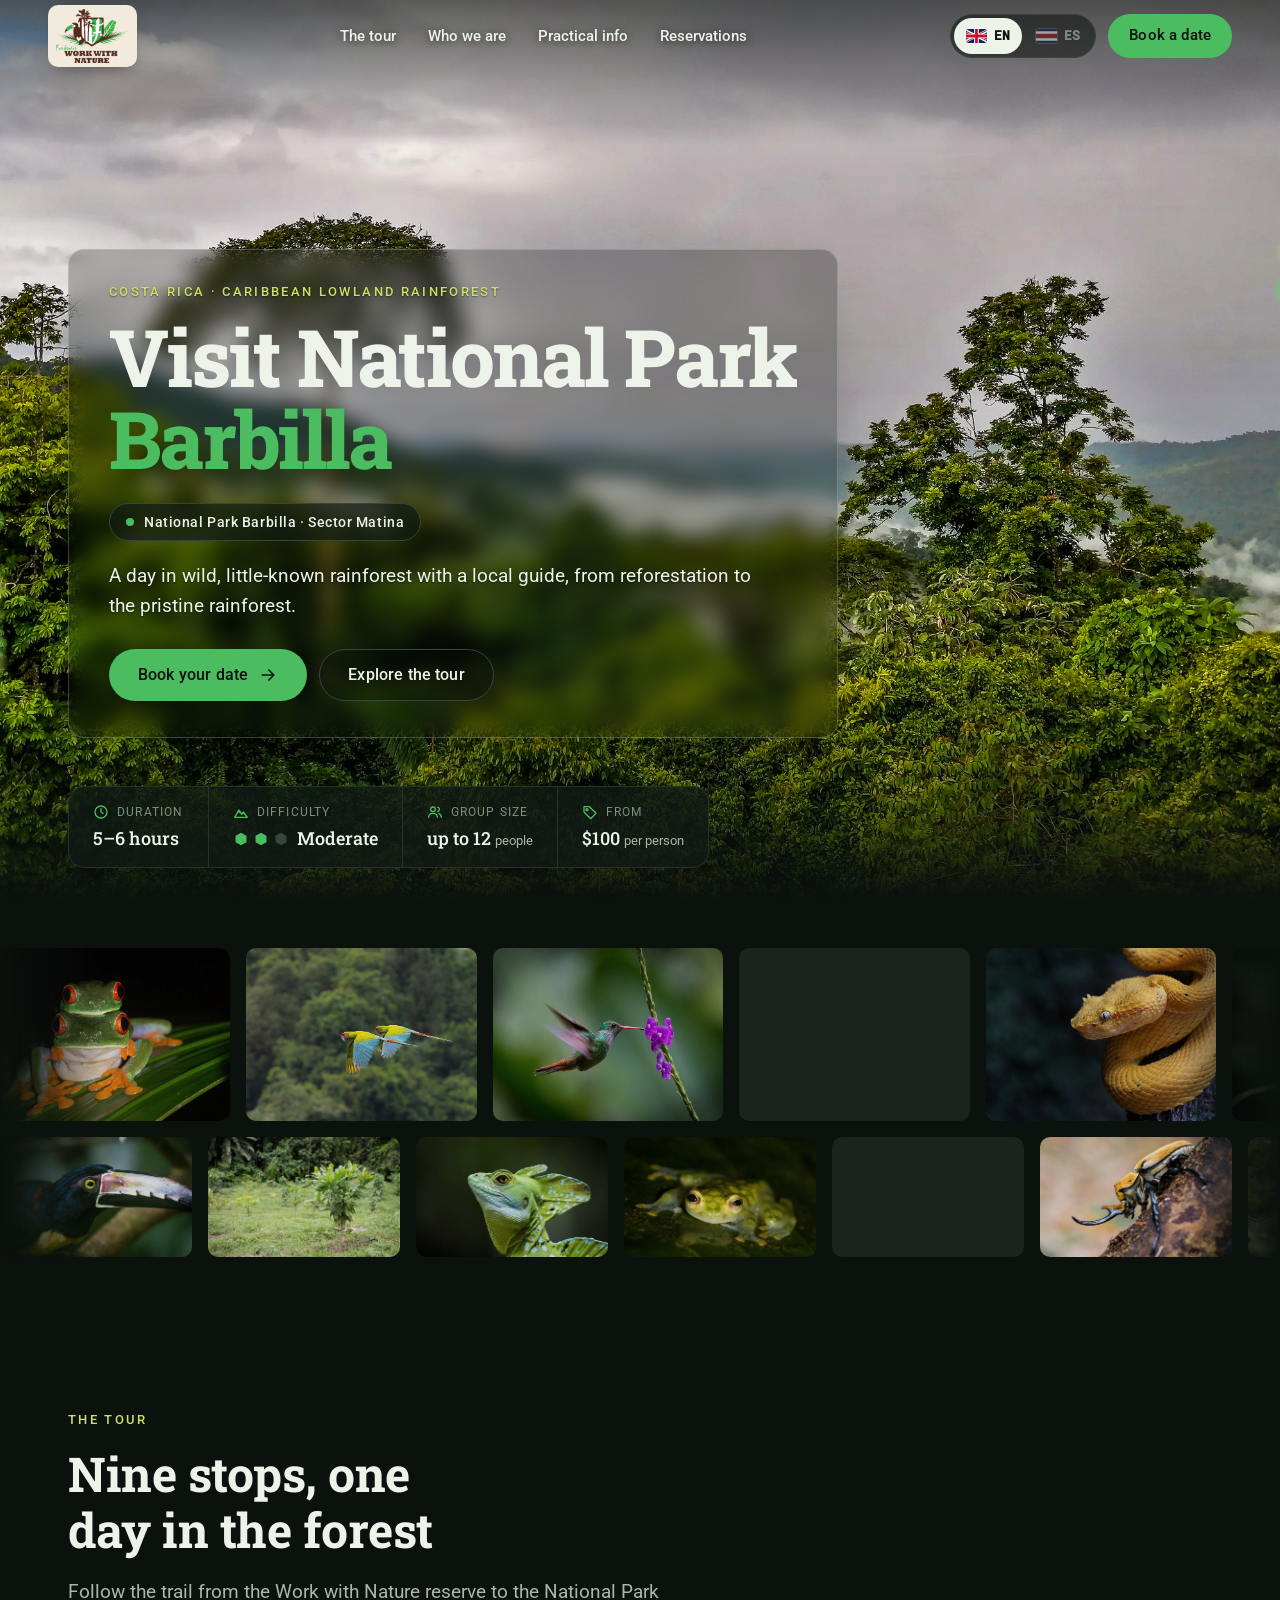
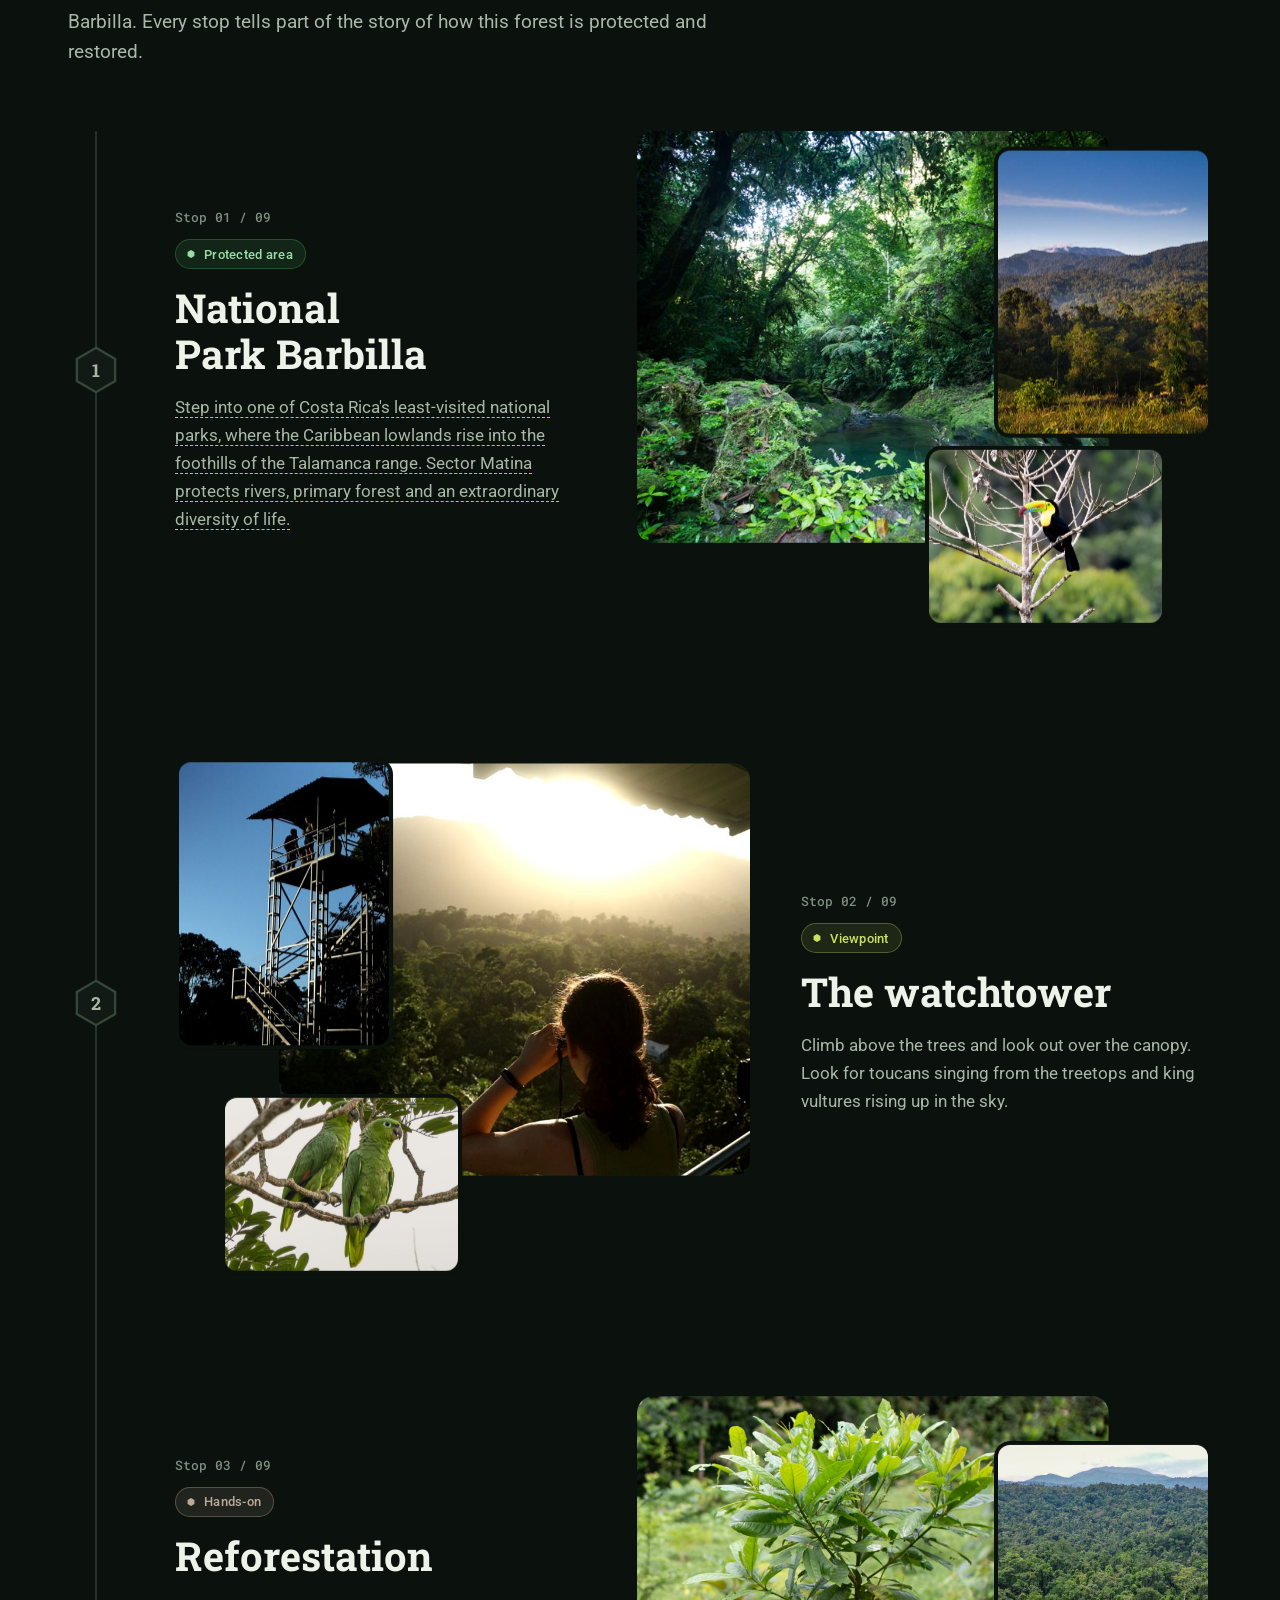
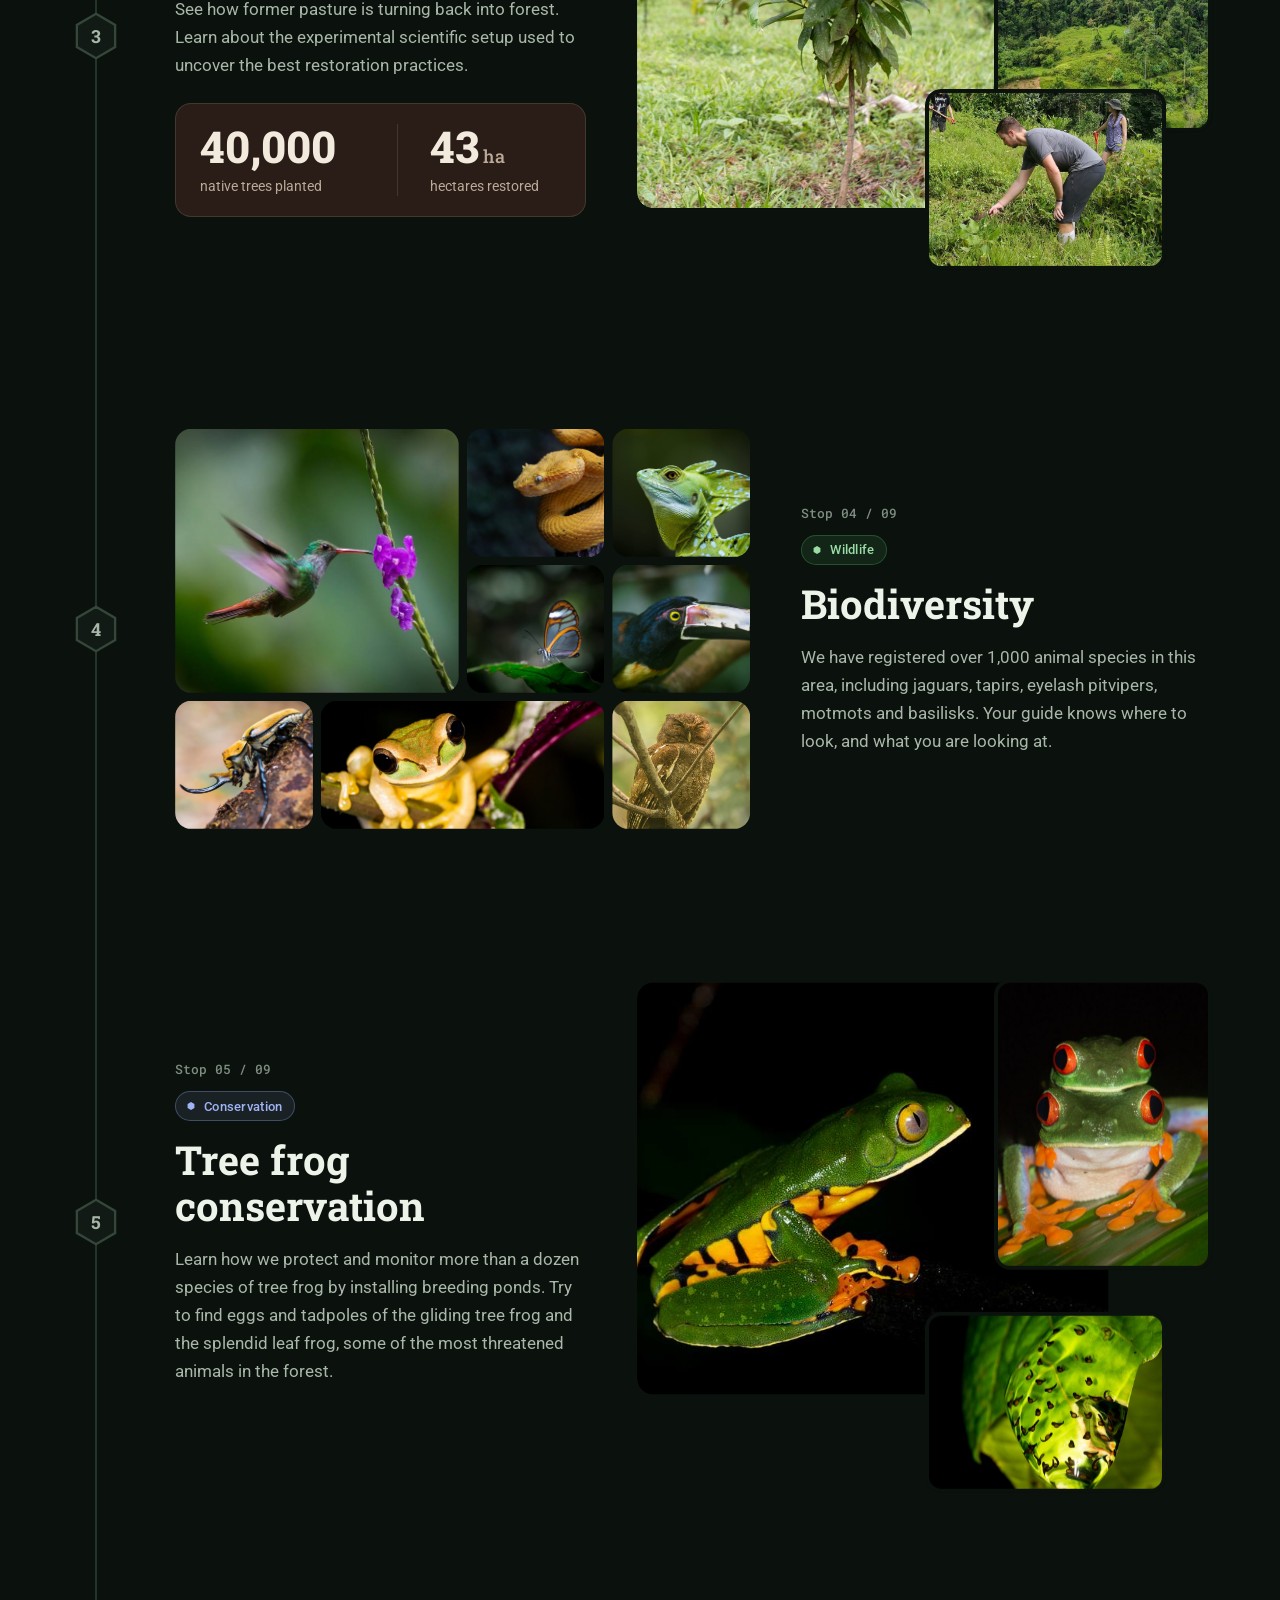
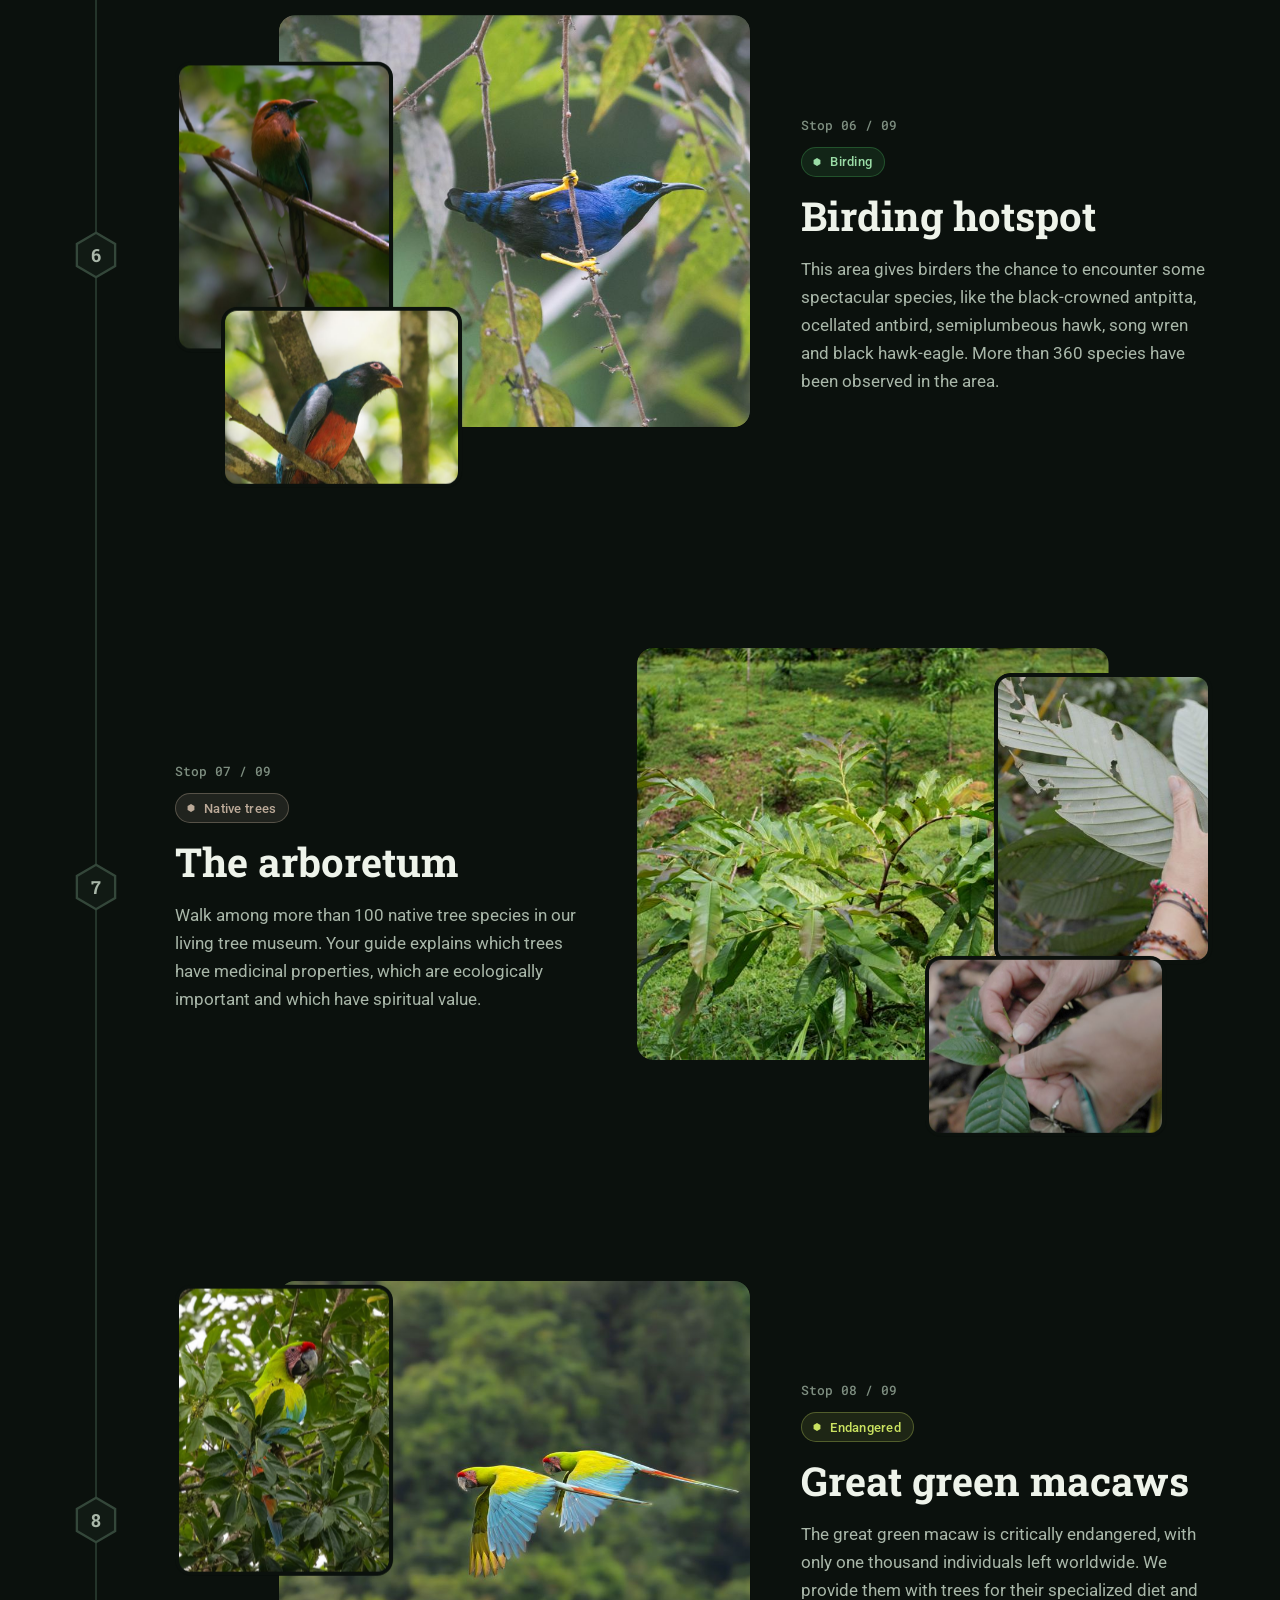
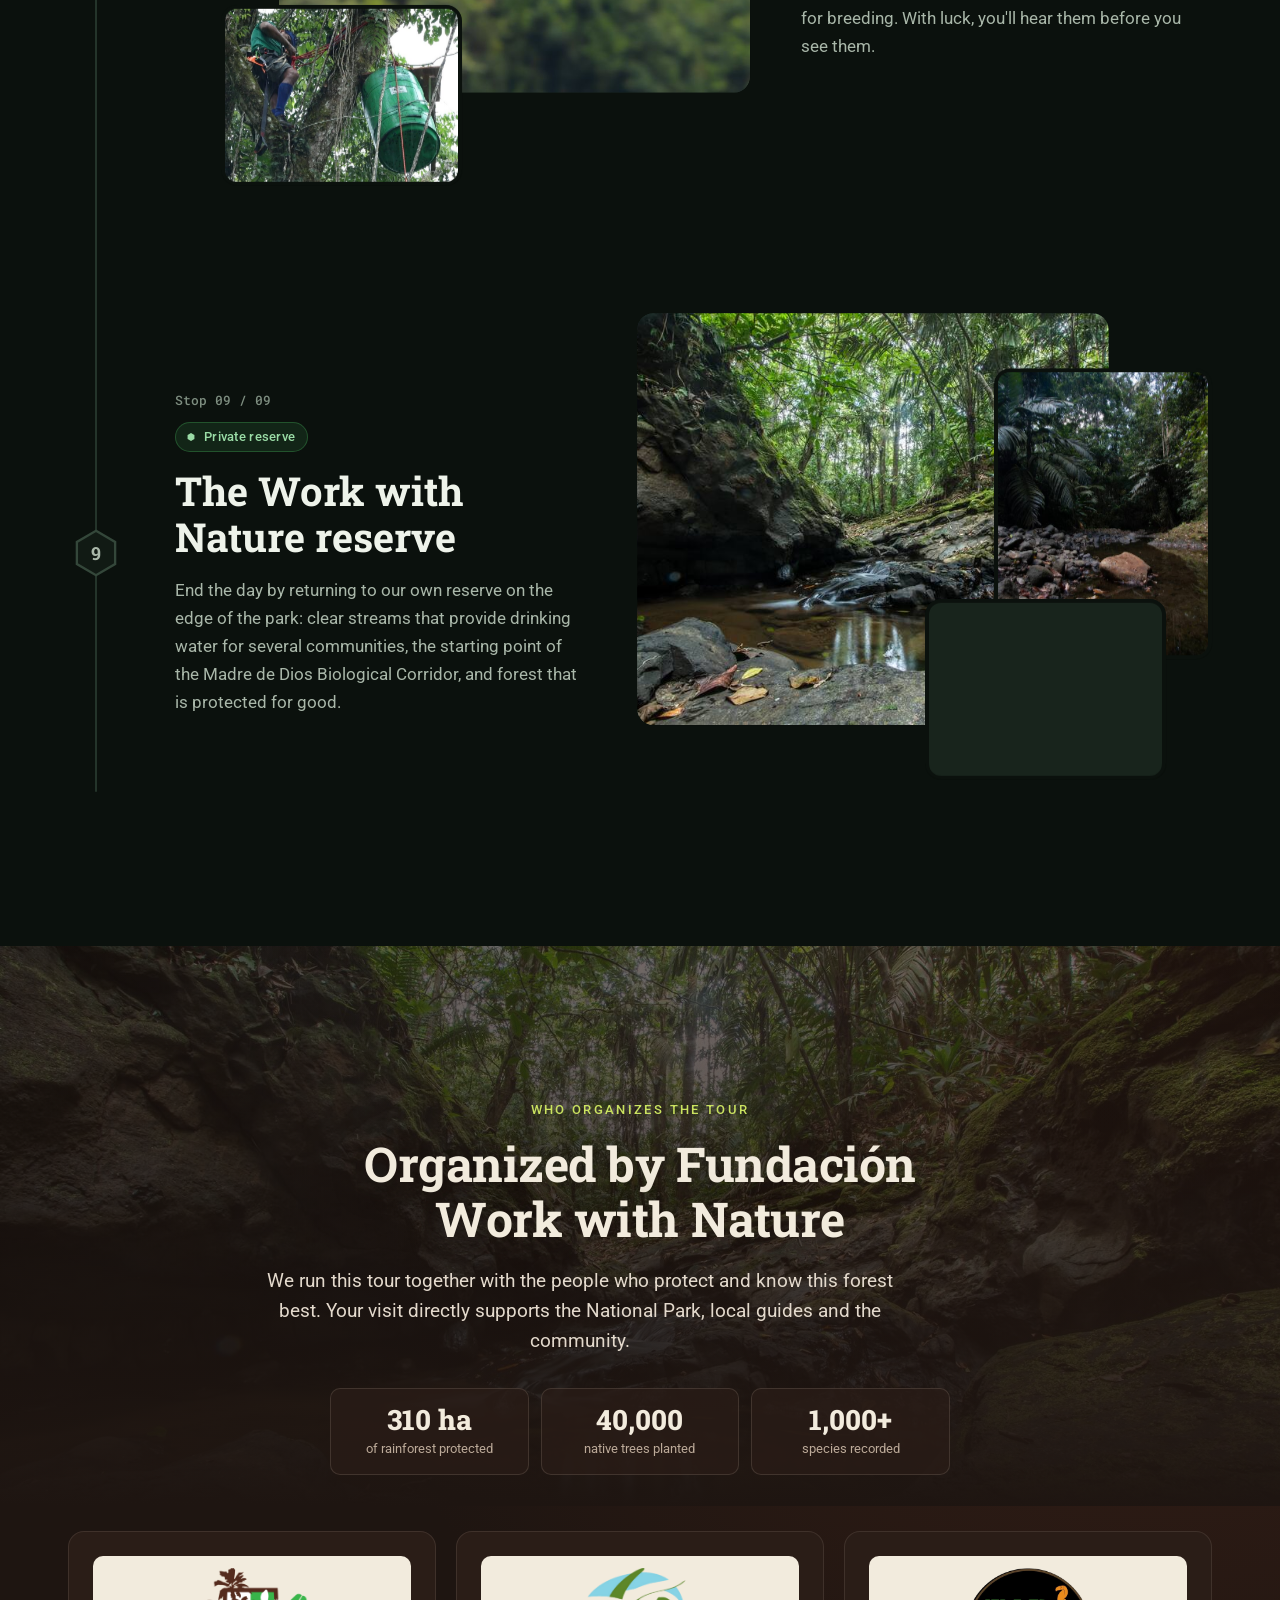
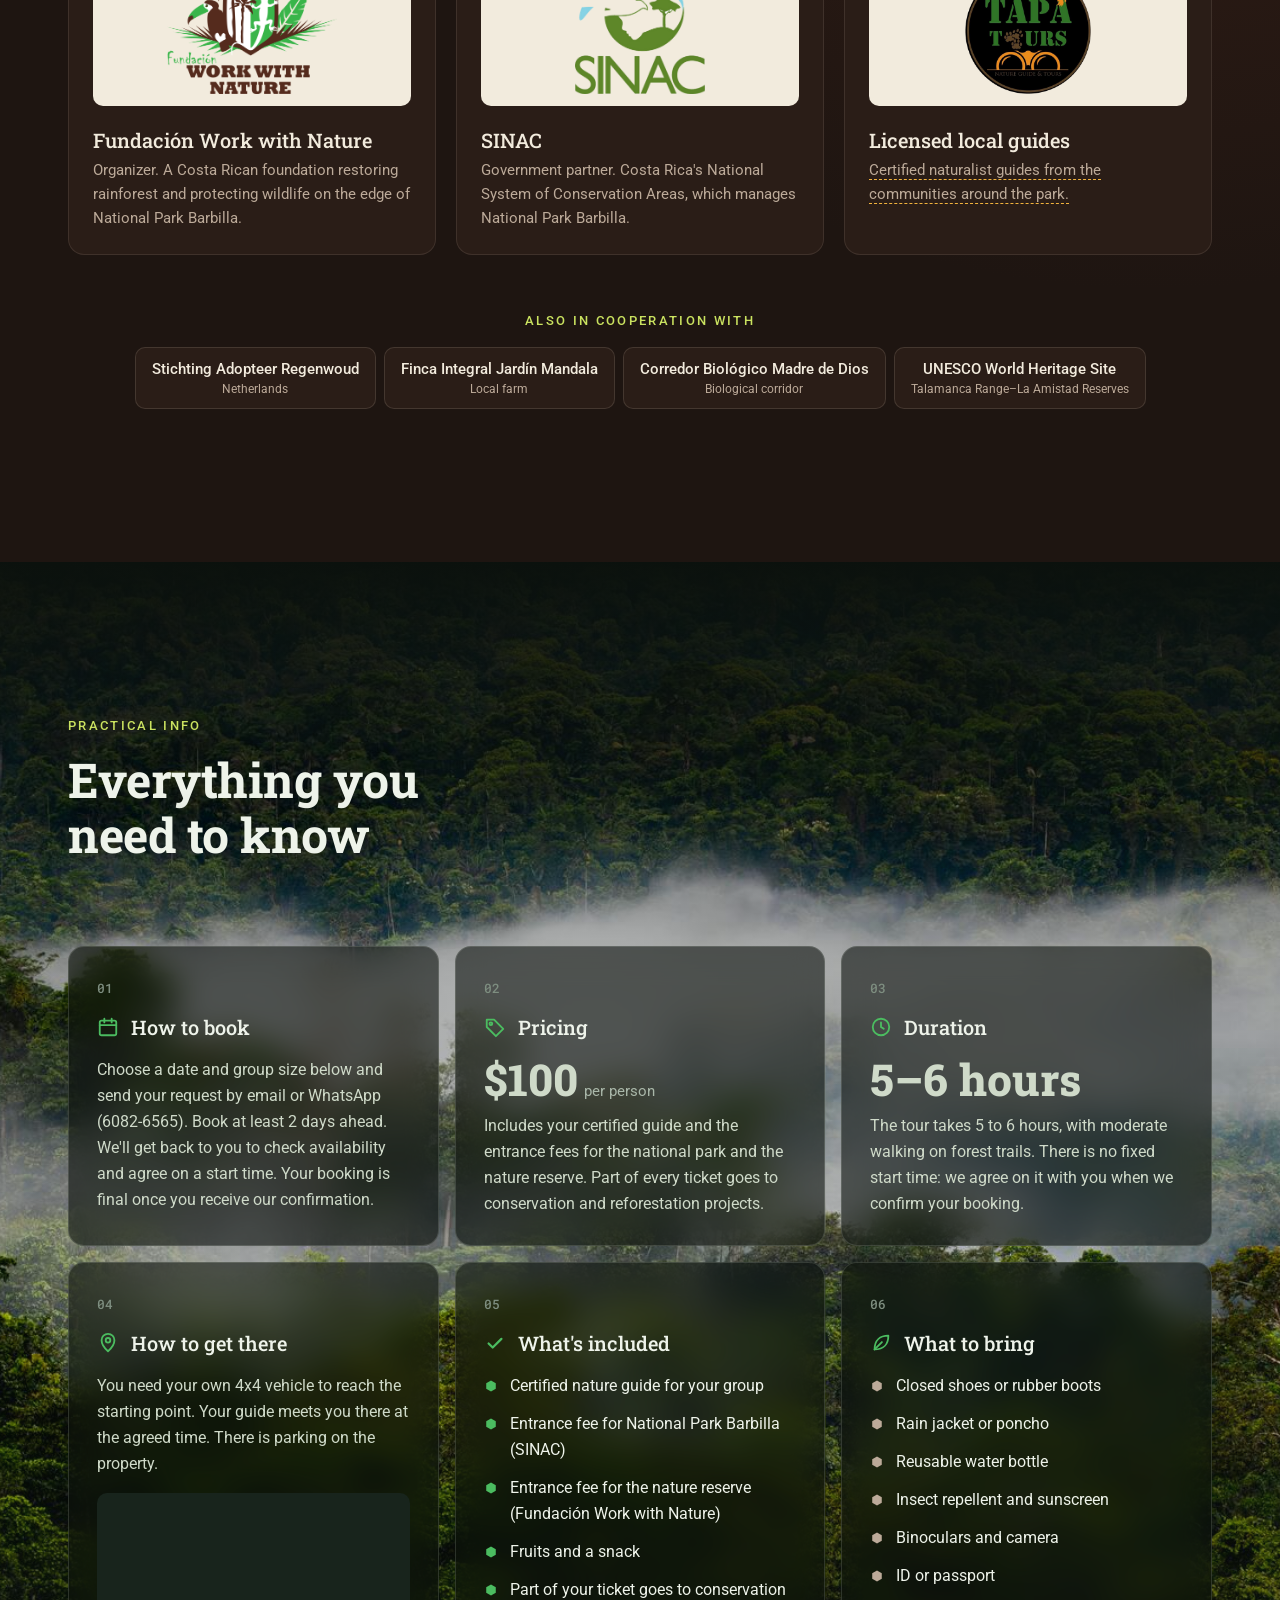
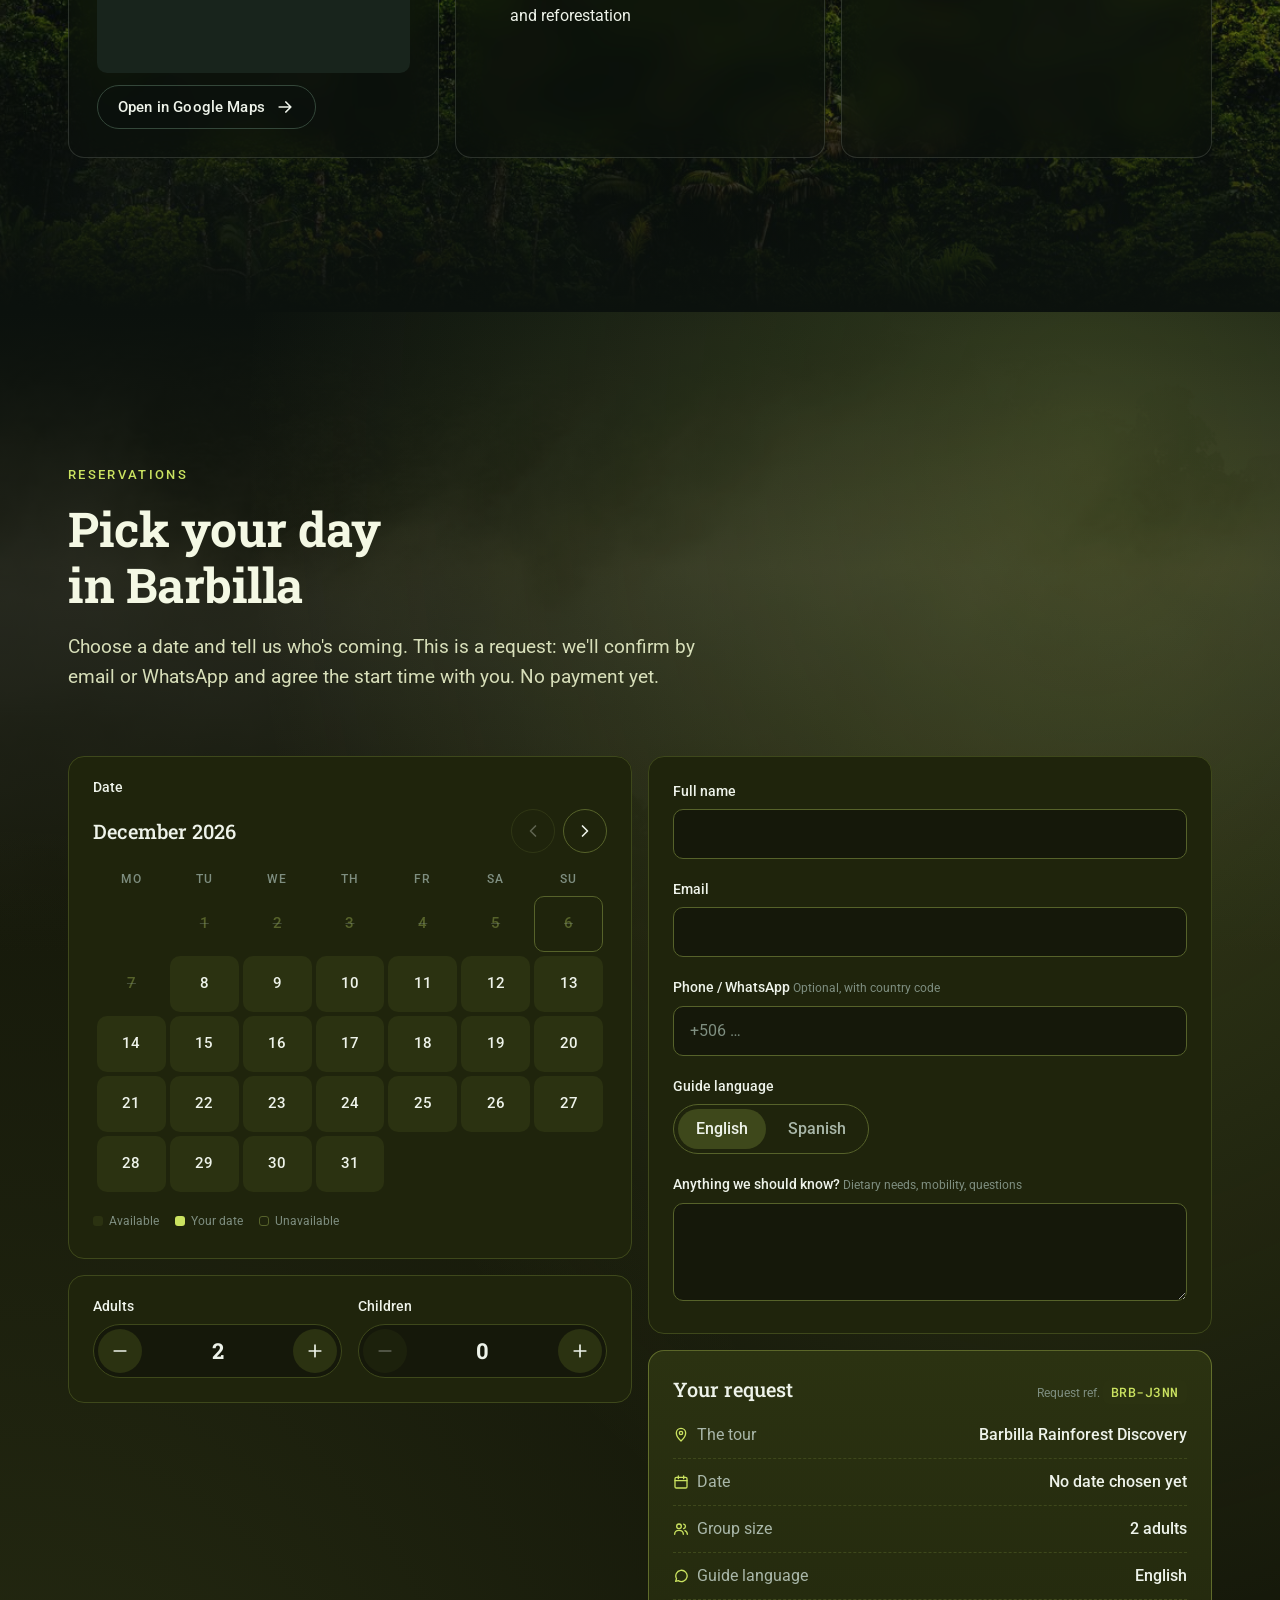
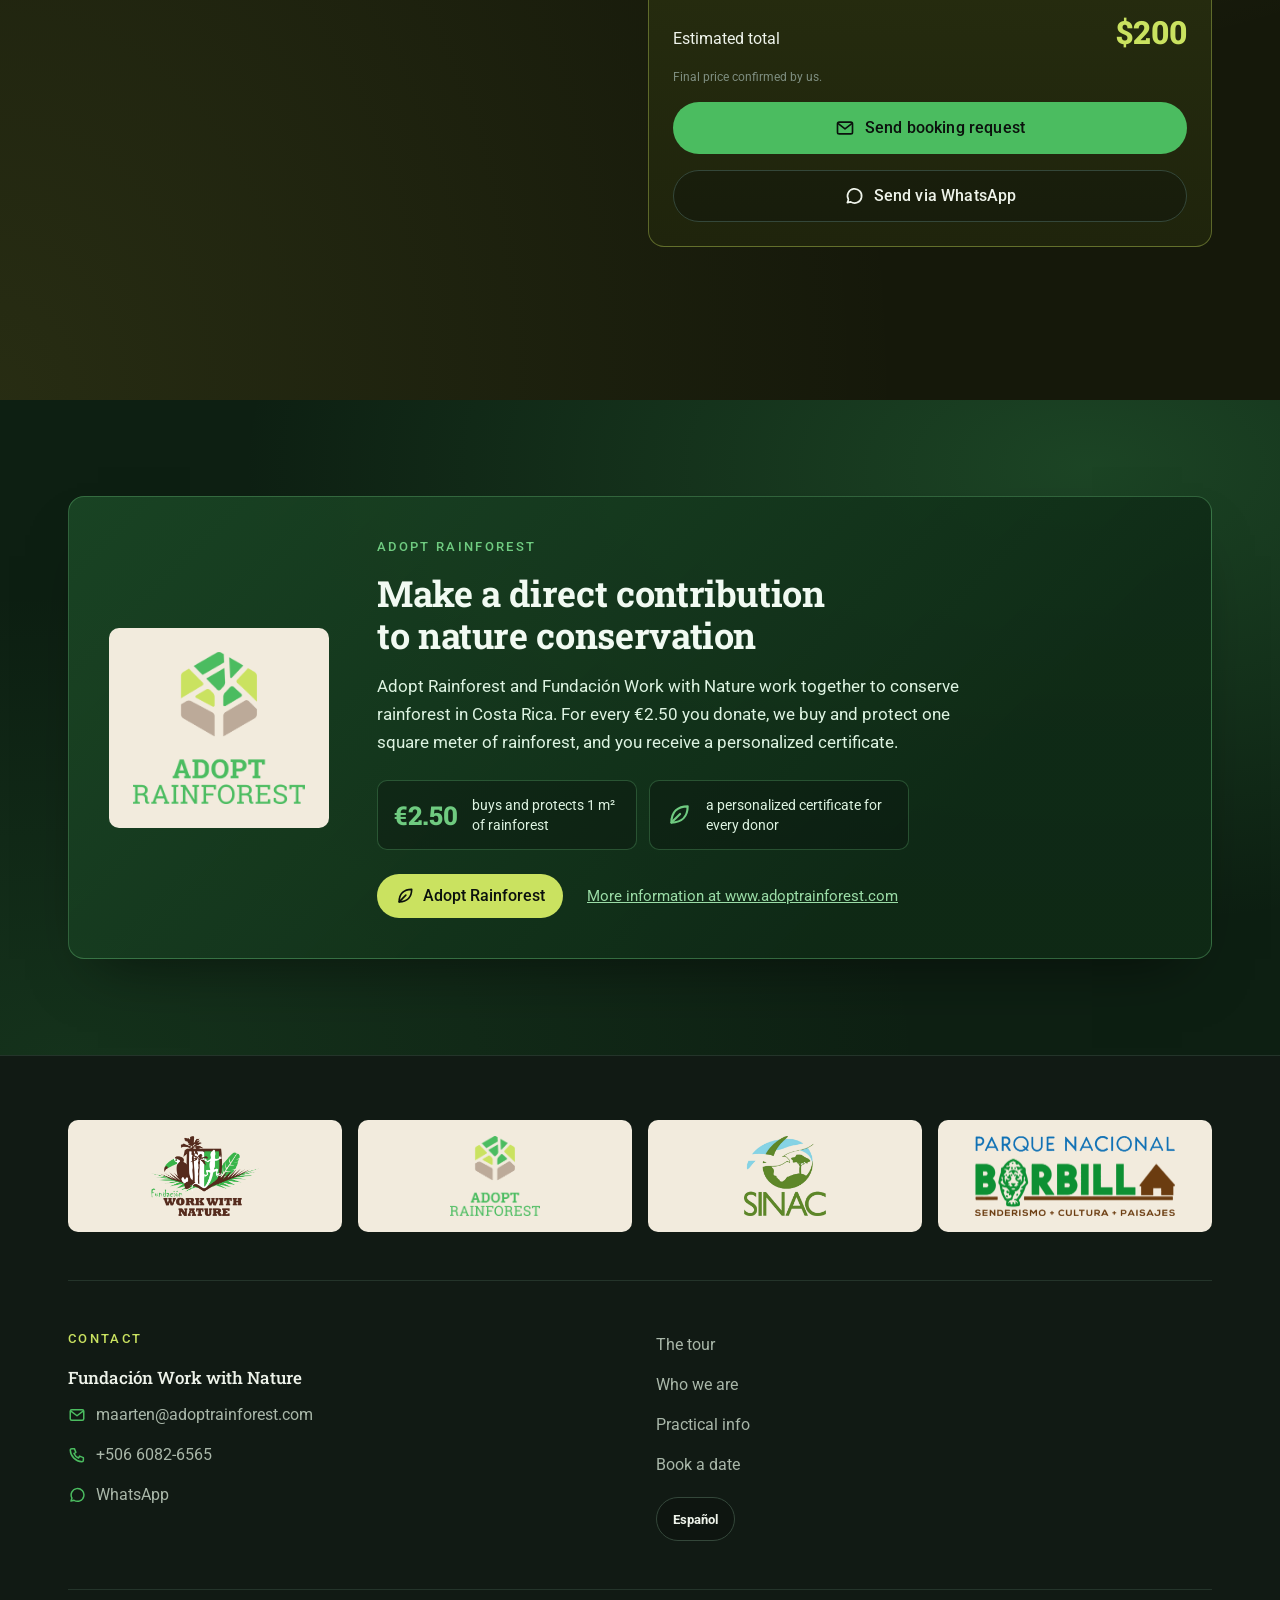
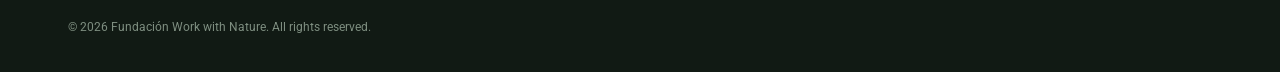
==== index.html @ 62157e4d "Audit fixes: self-hosted fonts, SEO/sharing tags, security policy, steadier hero - Fonts served from" ====
<!doctype html>
<html lang="en">
<head>
  <meta charset="utf-8">
  <meta name="viewport" content="width=device-width, initial-scale=1">
  <!-- Security: only load scripts, fonts and images from this site; the map may come from Google Maps.
       If you add an outside service later (booking form endpoint, analytics, video host), add its address here. -->
  <meta http-equiv="Content-Security-Policy" content="default-src 'self'; script-src 'self'; style-src 'self' 'unsafe-inline'; img-src 'self' data:; font-src 'self'; frame-src https://maps.google.com https://www.google.com; connect-src 'self'; object-src 'none'; base-uri 'self'; form-action 'self'">
  <meta name="referrer" content="strict-origin-when-cross-origin">
  <title>Barbilla Rainforest Tour · Fundación Work with Nature</title>
  <meta name="description" content="Visit National Park Barbilla, sector Matina, Costa Rica. A guided day in the Caribbean lowland rainforest by Fundación Work with Nature.">
  <meta name="theme-color" content="#0B110D">

  <!-- Web address. Change https://www.visitbarbilla.com/ everywhere in this block (and in robots.txt and sitemap.xml) if the domain changes. -->
  <link rel="canonical" href="https://www.visitbarbilla.com/">
  <link rel="alternate" hreflang="en" href="https://www.visitbarbilla.com/?lang=en">
  <link rel="alternate" hreflang="es" href="https://www.visitbarbilla.com/?lang=es">
  <link rel="alternate" hreflang="x-default" href="https://www.visitbarbilla.com/">

  <!-- How the page looks when shared on WhatsApp, Facebook, LinkedIn, X, etc. -->
  <meta property="og:type" content="website">
  <meta property="og:site_name" content="Fundación Work with Nature">
  <meta property="og:title" content="Visit National Park Barbilla · Rainforest tour in Costa Rica">
  <meta property="og:description" content="A guided day in the Caribbean lowland rainforest of National Park Barbilla, sector Matina, with a local guide. From reforestation to pristine rainforest.">
  <meta property="og:url" content="https://www.visitbarbilla.com/">
  <meta property="og:image" content="https://www.visitbarbilla.com/assets/img/og-image.jpg">
  <meta property="og:image:width" content="1200">
  <meta property="og:image:height" content="630">
  <meta property="og:image:alt" content="Rainforest canopy with mist in the valleys of Barbilla">
  <meta property="og:locale" content="en_US">
  <meta property="og:locale:alternate" content="es_CR">
  <meta name="twitter:card" content="summary_large_image">

  <link rel="icon" href="assets/logos/adopt-rainforest.png">
  <link rel="apple-touch-icon" href="assets/logos/adopt-rainforest.png">
  <link rel="preload" href="assets/fonts/roboto-latin-400-normal.woff2" as="font" type="font/woff2" crossorigin>
  <link rel="preload" href="assets/fonts/roboto-latin-500-normal.woff2" as="font" type="font/woff2" crossorigin>
  <link rel="preload" href="assets/fonts/roboto-slab-latin-800-normal.woff2" as="font" type="font/woff2" crossorigin>
  <link rel="preload" href="assets/fonts/roboto-slab-latin-500-normal.woff2" as="font" type="font/woff2" crossorigin>
  <link rel="stylesheet" href="css/style.css">
  <script src="js/top.js"></script>
  <!-- Tour details for Google search results -->
  <script type="application/ld+json">
{
  "@context": "https://schema.org",
  "@type": "TouristTrip",
  "name": "Barbilla Rainforest Tour",
  "description": "A guided day (5–6 hours) in the Caribbean lowland rainforest of National Park Barbilla, sector Matina, Costa Rica, with a certified local guide.",
  "url": "https://www.visitbarbilla.com/",
  "image": "https://www.visitbarbilla.com/assets/img/og-image.jpg",
  "inLanguage": [
    "en",
    "es"
  ],
  "touristType": [
    "Nature lovers",
    "Birdwatchers",
    "Families"
  ],
  "itinerary": {
    "@type": "Place",
    "name": "National Park Barbilla, sector Matina",
    "address": {
      "@type": "PostalAddress",
      "addressRegion": "Limón",
      "addressCountry": "CR"
    }
  },
  "offers": {
    "@type": "Offer",
    "price": "100",
    "priceCurrency": "USD",
    "url": "https://www.visitbarbilla.com/#book",
    "availability": "https://schema.org/InStock"
  },
  "provider": {
    "@type": "Organization",
    "name": "Fundación Work with Nature",
    "email": "maarten@adoptrainforest.com",
    "telephone": "+506 6082 6565",
    "url": "https://www.visitbarbilla.com/"
  }
}
  </script>
</head>
<body>
  <a class="skip" href="#tour" data-t="nav.tour"></a>

  <!-- ============ HEADER ============ -->
  <header class="site-header" id="top">
    <a class="brand" href="#top" aria-label="Fundación Work with Nature">
      <img src="assets/logos/work-with-nature.png" alt="Fundación Work with Nature" width="73" height="54">
    </a>
    <nav class="main-nav" id="mainNav" aria-label="Main">
      <a href="#tour" data-t="nav.tour"></a>
      <a href="#partners" data-t="nav.partners"></a>
      <a href="#logistics" data-t="nav.logistics"></a>
      <a href="#book" data-t="nav.reservations"></a>
    </nav>
    <div class="header-actions">
      <button class="lang-toggle" type="button" id="langToggle">
        <span class="lang-seg" data-seg="en" aria-hidden="true"><svg class="flag" viewBox="0 0 60 30" preserveAspectRatio="xMidYMid slice"><clipPath id="ukClip"><path d="M30,15h30v15zv15h-30zh-30v-15zv-15h30z"/></clipPath><path d="M0,0v30h60v-30z" fill="#012169"/><path d="M0,0L60,30M60,0L0,30" stroke="#fff" stroke-width="6"/><path d="M0,0L60,30M60,0L0,30" clip-path="url(#ukClip)" stroke="#C8102E" stroke-width="4"/><path d="M30,0v30M0,15h60" stroke="#fff" stroke-width="10"/><path d="M30,0v30M0,15h60" stroke="#C8102E" stroke-width="6"/></svg>EN</span>
        <span class="lang-seg" data-seg="es" aria-hidden="true"><svg class="flag" viewBox="0 0 30 18" preserveAspectRatio="none"><path fill="#002B7F" d="M0 0h30v18H0z"/><path fill="#fff" d="M0 3h30v12H0z"/><path fill="#CE1126" d="M0 6h30v6H0z"/></svg>ES</span>
      </button>
      <a class="btn btn-primary btn-sm header-cta" href="#book" data-t="nav.book"></a>
      <button class="menu-btn" type="button" id="menuBtn" aria-expanded="false" aria-controls="mainNav"><span class="sr" data-t="nav.menu"></span><i></i><i></i></button>
    </div>
  </header>

  <main>
    <!-- ============ HERO ============ -->
    <section class="hero" id="hero" aria-labelledby="heroTitle">
      <div class="hero-media">
        <div class="scene-wrap">
          <div class="scene" id="scene" role="img">
            <div class="layer layer-photo" data-depth="1">
              <img id="heroImg" src="assets/img/hero-barbilla1-s.jpg" srcset="assets/img/hero-barbilla1-s.jpg 1200w, assets/img/hero-barbilla1-l.jpg 2400w" sizes="120vw" alt="" fetchpriority="high">
            </div>
          </div>
        </div>
        <canvas class="fireflies" id="fireflies" aria-hidden="true"></canvas>
        <div class="hero-shade"></div>
      </div>
      <div class="hero-content wrap">
       <div class="hero-panel">
        <p class="eyebrow" data-t="hero.eyebrow"></p>
        <h1 id="heroTitle" class="display">
          <span class="line"><span data-t="hero.titleLine1"></span></span>
          <span class="line accent"><span data-t="hero.titleLine2"></span></span>
        </h1>
        <p class="hero-place" data-tour="place"></p>
        <p class="hero-sub lead" data-t="hero.subtitle"></p>
        <div class="hero-ctas">
          <a class="btn btn-primary" href="#book"><span data-t="hero.cta"></span><svg class="ic" aria-hidden="true"><use href="#i-arrow"/></svg></a>
          <a class="btn btn-ghost" href="#tour" data-t="hero.secondary"></a>
        </div>
       </div>
      </div>
      <div class="hero-bottom wrap">
        <dl class="facts" id="heroFacts"></dl>
        <button class="video-toggle" type="button" id="motionToggle" hidden>
          <svg class="ic" aria-hidden="true"><use href="#i-pause"/></svg><span class="sr"></span>
        </button>
      </div>
    </section>

    <!-- ============ MOVING PHOTO RIBBON ============ -->
    <section class="ribbon" aria-hidden="true">
      <div class="ribbon-track" id="ribbonA"></div>
      <div class="ribbon-track reverse" id="ribbonB"></div>
    </section>

    <!-- ============ 1. THE TOUR ============ -->
    <section class="tour" id="tour" aria-labelledby="tourTitle">
      <div class="wrap section-head">
        <p class="eyebrow" data-t="tour.eyebrow"></p>
        <h2 id="tourTitle" data-t="tour.title"></h2>
        <p class="lead" data-t="tour.intro"></p>
      </div>
      <div class="wrap trail">
        <div class="trail-line" aria-hidden="true"><div class="trail-fill" id="trailFill"></div></div>
        <ol class="stops" id="stops"></ol>
      </div>
    </section>

    <!-- ============ 2. PARTNERS ============ -->
    <section class="partners" id="partners" aria-labelledby="partnersTitle">
      <div class="org-hero" aria-hidden="true"><img id="partnersBg" alt="" loading="lazy"></div>
      <div class="wrap partners-grid">
        <div class="partners-head">
          <p class="eyebrow" data-t="partners.eyebrow"></p>
          <h2 id="partnersTitle" data-t="partners.title"></h2>
          <p class="lead" data-t="partners.intro"></p>
          <ul class="org-stats" id="orgStats"></ul>
        </div>
        <ul class="partner-list" id="partnerList"></ul>
      </div>
      <div class="wrap org-band" id="partnerOthers"></div>
    </section>

    <!-- ============ 3. LOGISTICS ============ -->
    <section class="logistics" id="logistics" aria-labelledby="logTitle">
      <div class="log-bg" aria-hidden="true"><img id="logisticsBg" alt="" loading="lazy"></div>
      <div class="wrap section-head">
        <p class="eyebrow" data-t="logistics.eyebrow"></p>
        <h2 id="logTitle" data-t="logistics.title"></h2>
      </div>
      <div class="wrap log-grid" id="logGrid"></div>
    </section>

    <!-- ============ 4. BOOKING ============ -->
    <section class="booking" id="book" aria-labelledby="bookTitle">
      <div class="booking-bg" aria-hidden="true"><img id="bookingBg" alt="" loading="lazy"></div>
      <div class="wrap section-head">
        <p class="eyebrow" data-t="booking.eyebrow"></p>
        <h2 id="bookTitle" data-t="booking.title"></h2>
        <p class="lead" data-t="booking.intro"></p>
      </div>
      <form class="wrap book-form" id="bookForm" novalidate>
        <div class="book-col">
          <fieldset class="panel cal-panel">
            <legend class="label"><span data-t="booking.date"></span></legend>
            <div class="cal" id="calendar"></div>
            <p class="field-error" id="err-date" role="alert"></p>
          </fieldset>
          <fieldset class="panel">
            <legend class="label sr" data-t="facts.group"></legend>
            <div class="stepper-row">
              <div class="stepper" data-field="adults">
                <span class="stepper-label" id="lbl-adults" data-t="booking.adults"></span>
                <div class="stepper-ctl">
                  <button type="button" class="step-btn" data-step="-1"><svg class="ic" aria-hidden="true"><use href="#i-minus"/></svg><span class="sr" data-t="booking.decrease"></span></button>
                  <output aria-labelledby="lbl-adults" aria-live="polite">2</output>
                  <button type="button" class="step-btn" data-step="1"><svg class="ic" aria-hidden="true"><use href="#i-plus"/></svg><span class="sr" data-t="booking.increase"></span></button>
                </div>
              </div>
              <div class="stepper" data-field="children">
                <span class="stepper-label" id="lbl-children" data-t="booking.children"></span>
                <div class="stepper-ctl">
                  <button type="button" class="step-btn" data-step="-1"><svg class="ic" aria-hidden="true"><use href="#i-minus"/></svg><span class="sr" data-t="booking.decrease"></span></button>
                  <output aria-labelledby="lbl-children" aria-live="polite">0</output>
                  <button type="button" class="step-btn" data-step="1"><svg class="ic" aria-hidden="true"><use href="#i-plus"/></svg><span class="sr" data-t="booking.increase"></span></button>
                </div>
              </div>
            </div>
            <p class="field-error" id="err-group" role="alert"></p>
          </fieldset>
        </div>

        <div class="book-col">
          <div class="panel fields">
            <div class="field">
              <label for="f-name" data-t="booking.name"></label>
              <input id="f-name" name="name" type="text" autocomplete="name" required>
              <p class="field-error" id="err-name" role="alert"></p>
            </div>
            <div class="field">
              <label for="f-email" data-t="booking.email"></label>
              <input id="f-email" name="email" type="email" autocomplete="email" inputmode="email" required>
              <p class="field-error" id="err-email" role="alert"></p>
            </div>
            <div class="field">
              <label for="f-phone"><span data-t="booking.phone"></span> <small data-t="booking.phoneHint"></small></label>
              <input id="f-phone" name="phone" type="tel" autocomplete="tel" inputmode="tel" placeholder="+506 …">
            </div>
            <div class="field">
              <span class="label-like" id="lbl-lang" data-t="booking.language"></span>
              <div class="seg" role="radiogroup" aria-labelledby="lbl-lang" id="guideLang"></div>
            </div>
            <div class="field">
              <label for="f-notes"><span data-t="booking.notes"></span> <small data-t="booking.notesHint"></small></label>
              <textarea id="f-notes" name="notes" rows="3"></textarea>
            </div>
          </div>

          <aside class="panel summary" aria-live="polite">
            <div class="summary-head">
              <h3 class="h4" data-t="booking.summary"></h3>
              <span class="ref"><span data-t="booking.reference"></span> <code id="bookRef">—</code></span>
            </div>
            <dl class="summary-list" id="summaryList"></dl>
            <div class="summary-total">
              <span data-t="booking.total"></span>
              <strong id="summaryTotal">—</strong>
            </div>
            <p class="caption" data-t="booking.priceNote"></p>
            <button class="btn btn-primary btn-block" type="submit"><svg class="ic" aria-hidden="true"><use href="#i-mail"/></svg><span data-t="booking.submit"></span></button>
            <button class="btn btn-ghost btn-block" type="button" id="waBtn"><svg class="ic" aria-hidden="true"><use href="#i-chat"/></svg><span data-t="booking.whatsapp"></span></button>
            <div class="sent-note" id="sentNote" hidden>
              <strong data-t="booking.sentTitle"></strong>
              <p><span data-t="booking.sentText"></span> <a data-contact="email"></a>.</p>
            </div>
          </aside>
        </div>
      </form>
    </section>

    <!-- ============ ADOPT RAINFOREST (donation) ============ -->
    <section class="adopt" id="adopt" aria-labelledby="adoptTitle">
      <div class="wrap">
        <div class="adopt-card">
          <div class="adopt-logo plate"><img src="assets/logos/adopt-rainforest.png" alt="Adopt Rainforest" width="160" height="141" loading="lazy"></div>
          <div class="adopt-body">
            <p class="eyebrow" data-t="adopt.eyebrow"></p>
            <h2 id="adoptTitle" data-t="adopt.title"></h2>
            <p class="adopt-text" data-t="adopt.text"></p>
            <div class="adopt-facts">
              <div><b data-t="adopt.price"></b><span data-t="adopt.priceLabel"></span></div>
              <div><b><svg class="ic" aria-hidden="true"><use href="#i-leaf"/></svg></b><span data-t="adopt.certificate"></span></div>
            </div>
            <div class="adopt-actions">
              <a class="adopt-link" data-contact="website" target="_blank" rel="noopener"><svg class="ic" aria-hidden="true"><use href="#i-leaf"/></svg><span data-t="adopt.button"></span></a>
              <a class="adopt-more" data-contact="website" target="_blank" rel="noopener"><span data-t="adopt.more"></span> www.adoptrainforest.com</a>
            </div>
          </div>
        </div>
      </div>
    </section>
  </main>

  <!-- ============ FOOTER ============ -->
  <footer class="site-footer">
    <div class="wrap">
      <div class="footer-logos" id="footerLogos"></div>
      <div class="footer-grid">
        <address class="footer-contact">
          <h2 class="eyebrow" data-t="footer.contact"></h2>
          <p class="org" data-contact="organization"></p>
          <a data-contact="email"><svg class="ic" aria-hidden="true"><use href="#i-mail"/></svg><span></span></a>
          <a data-contact="emailAlt"><svg class="ic" aria-hidden="true"><use href="#i-mail"/></svg><span></span></a>
          <a data-contact="phone"><svg class="ic" aria-hidden="true"><use href="#i-phone"/></svg><span></span></a>
          <a data-contact="whatsapp" target="_blank" rel="noopener"><svg class="ic" aria-hidden="true"><use href="#i-chat"/></svg><span>WhatsApp</span></a>
        </address>
        <div class="footer-nav">
          <a href="#tour" data-t="nav.tour"></a>
          <a href="#partners" data-t="nav.partners"></a>
          <a href="#logistics" data-t="nav.logistics"></a>
          <a href="#book" data-t="nav.book"></a>
          <button class="lang-toggle lang-toggle-text" type="button" data-lang-toggle data-t="langToggle"></button>
        </div>
      </div>
      <p class="copyright">© <span id="year"></span> <span data-contact="organization"></span>. <span data-t="footer.rights"></span></p>
    </div>
  </footer>

  <!-- ============ ICONS ============ -->
  <svg class="icon-sprite" width="0" height="0" aria-hidden="true">
    <defs>
      <symbol id="i-arrow" viewBox="0 0 24 24"><path d="M5 12h14M13 6l6 6-6 6" fill="none" stroke="currentColor" stroke-width="2" stroke-linecap="round" stroke-linejoin="round"/></symbol>
      <symbol id="i-left" viewBox="0 0 24 24"><path d="M15 6l-6 6 6 6" fill="none" stroke="currentColor" stroke-width="2" stroke-linecap="round" stroke-linejoin="round"/></symbol>
      <symbol id="i-right" viewBox="0 0 24 24"><path d="M9 6l6 6-6 6" fill="none" stroke="currentColor" stroke-width="2" stroke-linecap="round" stroke-linejoin="round"/></symbol>
      <symbol id="i-plus" viewBox="0 0 24 24"><path d="M12 5v14M5 12h14" fill="none" stroke="currentColor" stroke-width="2" stroke-linecap="round"/></symbol>
      <symbol id="i-minus" viewBox="0 0 24 24"><path d="M5 12h14" fill="none" stroke="currentColor" stroke-width="2" stroke-linecap="round"/></symbol>
      <symbol id="i-pause" viewBox="0 0 24 24"><path d="M9 6v12M15 6v12" fill="none" stroke="currentColor" stroke-width="2.4" stroke-linecap="round"/></symbol>
      <symbol id="i-play" viewBox="0 0 24 24"><path d="M8 5.5v13l11-6.5z" fill="currentColor"/></symbol>
      <symbol id="i-clock" viewBox="0 0 24 24"><g fill="none" stroke="currentColor" stroke-width="2" stroke-linecap="round"><circle cx="12" cy="12" r="9"/><path d="M12 7v5l3 2"/></g></symbol>
      <symbol id="i-users" viewBox="0 0 24 24"><g fill="none" stroke="currentColor" stroke-width="2" stroke-linecap="round" stroke-linejoin="round"><circle cx="9" cy="8" r="3.5"/><path d="M2.5 20c0-3.6 2.9-6 6.5-6s6.5 2.4 6.5 6"/><path d="M16 4.6a3.5 3.5 0 0 1 0 6.8M18 14.3c2 .8 3.5 2.8 3.5 5.7"/></g></symbol>
      <symbol id="i-tag" viewBox="0 0 24 24"><g fill="none" stroke="currentColor" stroke-width="2" stroke-linejoin="round"><path d="M3 12V4h8l10 10-8 8z"/><circle cx="7.5" cy="8.5" r="1.5"/></g></symbol>
      <symbol id="i-calendar" viewBox="0 0 24 24"><g fill="none" stroke="currentColor" stroke-width="2" stroke-linecap="round"><rect x="3" y="5" width="18" height="16" rx="2"/><path d="M3 10h18M8 3v4M16 3v4"/></g></symbol>
      <symbol id="i-check" viewBox="0 0 24 24"><path d="M5 12.5l4.5 4.5L19 7.5" fill="none" stroke="currentColor" stroke-width="2.4" stroke-linecap="round" stroke-linejoin="round"/></symbol>
      <symbol id="i-mail" viewBox="0 0 24 24"><g fill="none" stroke="currentColor" stroke-width="2" stroke-linejoin="round"><rect x="3" y="5" width="18" height="14" rx="2"/><path d="M3.5 6.5l8.5 6.5 8.5-6.5"/></g></symbol>
      <symbol id="i-phone" viewBox="0 0 24 24"><path d="M5 3.5h3.5l2 5-2.5 1.5a11 11 0 0 0 6 6l1.5-2.5 5 2V19a2 2 0 0 1-2 2A16.5 16.5 0 0 1 3 5.5a2 2 0 0 1 2-2z" fill="none" stroke="currentColor" stroke-width="2" stroke-linejoin="round"/></symbol>
      <symbol id="i-chat" viewBox="0 0 24 24"><path d="M4 20l1.3-3.9A8.5 8.5 0 1 1 8 19z" fill="none" stroke="currentColor" stroke-width="2" stroke-linejoin="round"/></symbol>
      <symbol id="i-leaf" viewBox="0 0 24 24"><g fill="none" stroke="currentColor" stroke-width="2" stroke-linecap="round" stroke-linejoin="round"><path d="M5 19C5 9 11 4 20 4c0 9-5 15-15 15z"/><path d="M5 19l8-8"/></g></symbol>
      <symbol id="i-guide" viewBox="0 0 24 24"><g fill="none" stroke="currentColor" stroke-width="2" stroke-linecap="round" stroke-linejoin="round"><circle cx="12" cy="6" r="3"/><path d="M7 21l2-8h6l2 8M9 13l-3-2M15 13l3-3"/><path d="M4 9h5"/></g></symbol>
      <symbol id="i-town" viewBox="0 0 24 24"><g fill="none" stroke="currentColor" stroke-width="2" stroke-linejoin="round"><path d="M3 21h18M5 21V10l7-5 7 5v11"/><path d="M10 21v-5h4v5M9 11h6"/></g></symbol>
      <symbol id="i-pin" viewBox="0 0 24 24"><g fill="none" stroke="currentColor" stroke-width="2" stroke-linejoin="round"><path d="M12 21s7-6.2 7-12a7 7 0 0 0-14 0c0 5.8 7 12 7 12z"/><circle cx="12" cy="9" r="2.5"/></g></symbol>
      <symbol id="i-mountain" viewBox="0 0 24 24"><g fill="none" stroke="currentColor" stroke-width="2" stroke-linecap="round" stroke-linejoin="round"><path d="M2.5 20l6.5-11 4 6.5 2.5-3.5 6 8z"/><path d="M7.2 11.2l1.8 1.3 1.6-1.1"/></g></symbol>
      <symbol id="i-hex" viewBox="0 0 24 24"><path d="M12 2.5l8.2 4.75v9.5L12 21.5l-8.2-4.75v-9.5z"/></symbol>
    </defs>
  </svg>

  <script src="content/content.js"></script>
  <script src="js/main.js"></script>
</body>
</html>
---- css/style.css ----
/* =====================================================================
   Night Canopy design system · Barbilla tour site
   Colors, type and radii follow the Night Canopy tokens.
   ===================================================================== */

/* Fonts are hosted on this site (no Google Fonts request, so visitors' IP
   addresses are not sent to Google, and the page shows text sooner). */
@font-face { font-family: "Roboto"; font-style: normal; font-weight: 400; font-display: swap; src: url("../assets/fonts/roboto-latin-400-normal.woff2") format("woff2"); }
@font-face { font-family: "Roboto"; font-style: normal; font-weight: 500; font-display: swap; src: url("../assets/fonts/roboto-latin-500-normal.woff2") format("woff2"); }
@font-face { font-family: "Roboto"; font-style: normal; font-weight: 700; font-display: swap; src: url("../assets/fonts/roboto-latin-700-normal.woff2") format("woff2"); }
@font-face { font-family: "Roboto Slab"; font-style: normal; font-weight: 500; font-display: swap; src: url("../assets/fonts/roboto-slab-latin-500-normal.woff2") format("woff2"); }
@font-face { font-family: "Roboto Slab"; font-style: normal; font-weight: 700; font-display: swap; src: url("../assets/fonts/roboto-slab-latin-700-normal.woff2") format("woff2"); }
@font-face { font-family: "Roboto Slab"; font-style: normal; font-weight: 800; font-display: swap; src: url("../assets/fonts/roboto-slab-latin-800-normal.woff2") format("woff2"); }
@font-face { font-family: "Roboto Mono"; font-style: normal; font-weight: 500; font-display: swap; src: url("../assets/fonts/roboto-mono-latin-500-normal.woff2") format("woff2"); }

.icon-sprite { position: absolute; }

:root {
  /* Brand core */
  --canopy: #4BBC60;
  --fern: #39B54A;
  --lime: #CAE260;
  --clay: #BCAA99;
  --cacao: #552B1D;

  /* Grounds */
  --night-950: #0B110D;
  --night-900: #111A14;
  --night-800: #18241C;
  --night-700: #24342A;
  --night-600: #34473A;
  --bark-900: #1E1511;
  --bark-800: #2A1D17;

  /* Canopy ramp */
  --canopy-900: #0F2A16;
  --canopy-800: #1C4A27;
  --canopy-600: #36924A;
  --canopy-400: #6FCB80;
  --canopy-300: #9ADCA6;
  --canopy-100: #DDF3E1;

  /* Text */
  --mist: #EEF3EA;
  --moss: #A9B7A9;
  --lichen: #7E8E80;
  --cream: #F2EBDD;

  /* Accents & feedback */
  --moonlight: #9FB4F5;
  --warning: #F2B33D;
  --error: #F0705A;
  --info: #6FB7D9;

  /* Type */
  --f-slab: "Roboto Slab", Georgia, serif;
  --f-sans: "Roboto", system-ui, -apple-system, "Segoe UI", sans-serif;
  --f-mono: "Roboto Mono", ui-monospace, Menlo, Consolas, monospace;

  /* Radii & spacing (4-pt grid) */
  --r-sm: 6px;
  --r-md: 10px;
  --r-lg: 16px;
  --r-pill: 999px;
  --gutter: clamp(16px, 4vw, 48px);
  --section: clamp(80px, 12vw, 160px);

  /* Motion */
  --ease: cubic-bezier(.2, .7, .2, 1);
  --t-fast: 160ms;
  --t-med: 320ms;
  --t-slow: 800ms;

  color-scheme: dark;
}

*, *::before, *::after { box-sizing: border-box; }
[hidden] { display: none !important; }
html { scroll-behavior: smooth; scroll-padding-top: 80px; -webkit-text-size-adjust: 100%; }
body {
  margin: 0;
  background: var(--night-950);
  color: var(--mist);
  font: 400 16px/26px var(--f-sans);
  -webkit-font-smoothing: antialiased;
  overflow-x: hidden;
}
img, video, canvas { display: block; max-width: 100%; }
a { color: inherit; }
button { font: inherit; color: inherit; }
h1, h2, h3, h4 { font-family: var(--f-slab); margin: 0; text-wrap: balance; }
h2 { font-weight: 700; font-size: clamp(32px, 4.4vw, 48px); line-height: 1.15; letter-spacing: -.01em; }
h3, .h3 { font-weight: 700; font-size: clamp(24px, 2.6vw, 28px); line-height: 36px; }
.h4 { font: 500 20px/28px var(--f-slab); }
p { margin: 0; }
.lead { font-size: 19px; line-height: 30px; color: var(--moss); max-width: 60ch; }
.caption { font-size: 12px; line-height: 18px; color: var(--lichen); }
.eyebrow {
  font: 500 13px/20px var(--f-sans);
  letter-spacing: .18em; text-transform: uppercase;
  color: var(--lime); margin: 0 0 16px;
}
.sr { position: absolute !important; width: 1px; height: 1px; overflow: hidden; clip: rect(0 0 0 0); white-space: nowrap; }
.wrap { width: 100%; max-width: 1240px; margin-inline: auto; padding-inline: var(--gutter); }
.ic { width: 20px; height: 20px; flex: none; }

.skip { position: absolute; left: 16px; top: -60px; z-index: 100; background: var(--canopy); color: var(--night-950); padding: 8px 16px; border-radius: var(--r-sm); }
.skip:focus { top: 16px; }

:focus-visible { outline: 2px solid var(--canopy-300); outline-offset: 3px; border-radius: 4px; }

/* Placeholder markers (switch off in content.js) */
.is-todo { text-decoration: underline dashed var(--warning); text-decoration-thickness: 1px; text-underline-offset: 4px; }
.todo-note {
  display: inline-flex; align-items: center; gap: 8px;
  font-size: 12px; line-height: 18px; color: var(--warning);
  border: 1px dashed rgba(242,179,61,.6); border-radius: var(--r-pill); padding: 4px 12px;
}

/* ---------------- Buttons ---------------- */
.btn {
  display: inline-flex; align-items: center; justify-content: center; gap: 10px;
  min-height: 52px; padding: 0 28px; border-radius: var(--r-pill);
  font: 500 16px/1 var(--f-sans); letter-spacing: .01em; text-decoration: none;
  border: 1.5px solid transparent; cursor: pointer; position: relative; overflow: hidden; isolation: isolate;
  transition: background-color var(--t-fast) var(--ease), border-color var(--t-fast) var(--ease), color var(--t-fast) var(--ease), transform var(--t-fast) var(--ease);
}
.btn:active { transform: scale(.98); }
.btn .ic { transition: transform var(--t-med) var(--ease); }
.btn:hover .ic { transform: translateX(3px); }
.btn-primary { background: var(--canopy); color: var(--night-950); }
.btn-primary::before {
  content: ""; position: absolute; inset: 0; z-index: -1;
  background: radial-gradient(120px circle at var(--mx, 50%) var(--my, 50%), rgba(255,255,255,.35), transparent 70%);
  opacity: 0; transition: opacity var(--t-med) var(--ease);
}
.btn-primary:hover { background: var(--canopy-400); }
.btn-primary:hover::before { opacity: 1; }
.btn-primary:active { background: var(--canopy-600); }
.btn-ghost { border-color: var(--night-600); color: var(--mist); background: rgba(11,17,13,.35); }
.btn-ghost:hover { border-color: var(--canopy); color: var(--canopy-300); }
.btn-sm { min-height: 44px; padding: 0 20px; font-size: 15px; }
.btn-block { width: 100%; }

/* ---------------- Header ---------------- */
.site-header {
  position: fixed; inset: 0 0 auto; z-index: 50;
  display: flex; align-items: center; justify-content: space-between; gap: 16px;
  height: 72px; padding-inline: var(--gutter);
  transition: background-color var(--t-med) var(--ease), border-color var(--t-med) var(--ease), transform var(--t-med) var(--ease);
  border-bottom: 1px solid transparent;
}
.site-header.solid { background: rgba(11,17,13,.94); border-bottom-color: var(--night-700); }
.site-header.hide { transform: translateY(-100%); }
.brand { display: flex; align-items: center; text-decoration: none; }
.brand { padding: 4px 8px; border-radius: var(--r-md); background: var(--cream); box-shadow: 0 6px 18px -8px rgba(0,0,0,.5); }
.brand img { height: 54px; width: auto; display: block; }
.main-nav { display: flex; gap: 32px; }
.main-nav a { text-decoration: none; color: var(--moss); font-weight: 500; font-size: 15px; position: relative; padding: 8px 0; transition: color var(--t-fast); }
.main-nav a::after { content: ""; position: absolute; left: 0; right: 0; bottom: 2px; height: 2px; background: var(--canopy); transform: scaleX(0); transform-origin: left; transition: transform var(--t-med) var(--ease); }
.main-nav a:hover, .main-nav a.active { color: var(--mist); }
.main-nav a:hover::after, .main-nav a.active::after { transform: scaleX(1); }
.header-actions { display: flex; align-items: center; gap: 12px; }
.lang-toggle {
  display: inline-flex; align-items: center; gap: 2px; min-height: 44px; padding: 3px;
  background: rgba(11,17,13,.55); border: 1px solid var(--night-600); border-radius: var(--r-pill);
  font: 600 13px/1 var(--f-mono); color: var(--lichen); cursor: pointer;
  transition: border-color var(--t-fast);
}
.lang-toggle:hover { border-color: var(--canopy); }
.lang-seg { display: inline-flex; align-items: center; gap: 7px; height: 36px; padding: 0 12px; border-radius: var(--r-pill); transition: background var(--t-fast), color var(--t-fast); }
.lang-seg .flag { width: 21px; height: 14px; border-radius: 3px; flex: none; box-shadow: 0 0 0 1px rgba(255,255,255,.25); opacity: .55; filter: saturate(.6); transition: opacity var(--t-fast), filter var(--t-fast); }
.lang-seg.on { background: var(--mist); color: var(--night-950); }
.lang-seg.on .flag { opacity: 1; filter: none; }
.lang-toggle:hover .lang-seg:not(.on) { color: var(--mist); }
.lang-toggle:hover .lang-seg:not(.on) .flag { opacity: .9; }
.menu-btn { display: none; width: 44px; height: 44px; border: 1px solid var(--night-600); border-radius: var(--r-pill); background: transparent; cursor: pointer; position: relative; }
.menu-btn i { position: absolute; left: 13px; right: 13px; height: 2px; background: var(--mist); border-radius: 2px; transition: transform var(--t-med) var(--ease); }
.menu-btn i:first-of-type { top: 17px; } .menu-btn i:last-of-type { top: 25px; }
.menu-btn[aria-expanded="true"] i:first-of-type { transform: translateY(4px) rotate(45deg); }
.menu-btn[aria-expanded="true"] i:last-of-type { transform: translateY(-4px) rotate(-45deg); }

/* ---------------- Hero ---------------- */
.hero { position: relative; min-height: 100svh; display: flex; flex-direction: column; justify-content: flex-end; overflow: hidden; }
.hero-media { position: absolute; inset: 0; }
/* 3D photo scene: layers of one photo moving at different depths */
.scene-wrap { position: absolute; inset: 0; perspective: 1400px; overflow: hidden; background: #8fb0d8; }
.scene { position: absolute; left: 50%; top: 50%; aspect-ratio: 3 / 2; transform-style: preserve-3d; will-change: transform; }
.layer { position: absolute; inset: 0; will-change: transform; }
.layer img { position: absolute; inset: 0; width: 100%; height: 100%; display: block; filter: saturate(1.3) brightness(1.18) contrast(1.04); }
.layer-photo img { object-fit: cover; object-position: 50% 100%; filter: saturate(1.12) contrast(1.04); }
.mist { pointer-events: none; opacity: .55; mix-blend-mode: screen;
  background:
    radial-gradient(28% 6% at 30% 47%, rgba(235,242,250,.55), transparent 70%),
    radial-gradient(22% 5% at 58% 52%, rgba(235,242,250,.45), transparent 70%),
    radial-gradient(30% 5% at 84% 45%, rgba(235,242,250,.35), transparent 70%); }
.mist-low { opacity: .35;
  background:
    radial-gradient(35% 5% at 20% 64%, rgba(240,245,250,.5), transparent 70%),
    radial-gradient(30% 4% at 70% 70%, rgba(240,245,250,.4), transparent 70%); }
.fireflies { position: absolute; inset: 0; width: 100%; height: 100%; pointer-events: none; }
.hero-shade {
  position: absolute; inset: 0;
  background:
    linear-gradient(180deg, rgba(11,17,13,.6) 0%, rgba(11,17,13,0) 16%),
    linear-gradient(0deg, var(--night-950) 0%, rgba(11,17,13,.35) 12%, rgba(11,17,13,0) 26%);
}
.hero-content { position: relative; padding-top: 140px; }
/* Keep the hero text hidden for the split second before main.js fills it in, so nothing jumps */
html:not(.ready) .hero-content, html:not(.ready) .hero-bottom { visibility: hidden; }
.display { font-weight: 800; font-size: clamp(44px, 8.4vw, 104px); line-height: .98; letter-spacing: -.025em; margin-bottom: 20px; }
.display .line { display: block; overflow: hidden; padding-bottom: .06em; }
.display .line > span { display: inline-block; transform: translateY(105%); animation: rise 1s var(--ease) forwards; }
.display .line.accent > span { color: var(--canopy); animation-delay: .15s; }
.hero-place {
  display: inline-flex; align-items: center; gap: 10px; margin-bottom: 20px;
  font: 500 14px/20px var(--f-sans); letter-spacing: .04em; color: var(--mist);
  padding: 8px 16px; border-radius: var(--r-pill); background: rgba(17,26,20,.7); border: 1px solid var(--night-600);
}
.hero-place::before { content: ""; width: 8px; height: 8px; border-radius: 50%; background: var(--canopy); box-shadow: 0 0 0 0 rgba(75,188,96,.6); animation: ping 2.4s infinite; }
.hero-sub { margin-bottom: 32px; color: var(--mist); opacity: .88; }
.hero-ctas { display: flex; flex-wrap: wrap; gap: 12px; }
.hero-panel { width: fit-content; max-width: 820px; padding: 32px 40px 36px; border-radius: var(--r-lg);
  background: rgba(11,17,13,.26); border: 1px solid rgba(238,243,234,.22);
  -webkit-backdrop-filter: blur(10px) saturate(1.25); backdrop-filter: blur(10px) saturate(1.25);
  box-shadow: 0 30px 60px -30px rgba(0,0,0,.5); opacity: 0; animation: fadeUp .9s var(--ease) forwards; }
.hero-panel .display { font-size: clamp(40px, 6.2vw, 84px); }
.hero-panel .hero-sub { margin-bottom: 28px; }
.hero-content > * { opacity: 0; animation: fadeUp .9s var(--ease) forwards; }
.hero-panel > * { opacity: 0; animation: fadeUp .9s var(--ease) forwards; }
.hero-panel > .eyebrow { animation-delay: .05s; }
.hero-panel > h1 { opacity: 1; animation: none; }
.hero-panel > .hero-place { animation-delay: .35s; }
.hero-panel > .hero-sub { animation-delay: .45s; }
.hero-panel > .hero-ctas { animation-delay: .55s; }
.hero-bottom { position: relative; display: flex; align-items: flex-end; justify-content: space-between; gap: 16px; padding-top: 48px; padding-bottom: 32px; }
.facts {
  display: grid; grid-template-columns: repeat(4, minmax(0, auto)); gap: 0; margin: 0;
  background: rgba(17,26,20,.82); border: 1px solid var(--night-700); border-radius: var(--r-lg);
  opacity: 0; animation: fadeUp .9s .7s var(--ease) forwards;
}
.fact { padding: 16px 24px; border-left: 1px solid var(--night-700); }
.fact:first-child { border-left: 0; }
.fact dt { display: flex; align-items: center; gap: 8px; font-size: 12px; line-height: 18px; color: var(--lichen); text-transform: uppercase; letter-spacing: .1em; }
.fact dt .ic { width: 16px; height: 16px; color: var(--canopy); }
.fact dd { margin: 4px 0 0; font: 500 18px/26px var(--f-slab); white-space: nowrap; }
.fact dd small { font: 400 13px var(--f-sans); color: var(--moss); }
.hexes { display: inline-flex; gap: 4px; vertical-align: -2px; margin-right: 8px; }
.hexes svg { width: 16px; height: 16px; fill: var(--night-600); }
.fact dt svg { fill: var(--canopy); }
.hexes svg.on { fill: var(--canopy); }
.video-toggle { width: 44px; height: 44px; border-radius: 50%; border: 1px solid var(--night-600); background: rgba(17,26,20,.7); display: grid; place-items: center; cursor: pointer; flex: none; }
.video-toggle:hover { border-color: var(--canopy); }

/* ---------------- Ribbon (moving photos) ---------------- */
.ribbon { padding: 48px 0 0; display: grid; gap: 16px; overflow: hidden; mask-image: linear-gradient(90deg, transparent, #000 8%, #000 92%, transparent); }
.ribbon-track { display: flex; gap: 16px; width: max-content; animation: marquee 70s linear infinite; }
.ribbon-track.reverse { animation-direction: reverse; animation-duration: 85s; }
.ribbon:hover .ribbon-track { animation-play-state: paused; }
.ribbon-track figure { margin: 0; width: clamp(160px, 18vw, 260px); aspect-ratio: 4/3; border-radius: var(--r-md); overflow: hidden; background: var(--night-800); }
.ribbon-track.reverse figure { aspect-ratio: 16/10; width: clamp(140px, 15vw, 220px); }
.ribbon-track img { width: 100%; height: 100%; object-fit: cover; filter: saturate(.92) brightness(.9); transition: filter var(--t-med), transform var(--t-slow) var(--ease); }
.ribbon-track figure:hover img { filter: none; transform: scale(1.06); }

/* ---------------- Section heads ---------------- */
.section-head { padding-top: var(--section); padding-bottom: 64px; }
.section-head h2 { max-width: 18ch; margin-bottom: 20px; }

/* ---------------- Tour trail ---------------- */
.trail { position: relative; padding-bottom: var(--section); }
.trail-line { position: absolute; top: 0; bottom: var(--section); left: calc(var(--gutter) + 27px); width: 2px; background: var(--night-700); border-radius: 2px; }
.trail-fill { width: 100%; height: 0; background: linear-gradient(180deg, var(--canopy-600), var(--canopy)); border-radius: 2px; box-shadow: 0 0 12px rgba(75,188,96,.5); }
.stops { list-style: none; margin: 0; padding: 0; display: grid; gap: clamp(96px, 12vw, 160px); }
.stop { position: relative; display: grid; grid-template-columns: 56px minmax(0, 5fr) minmax(0, 7fr); gap: 0 clamp(24px, 4vw, 64px); align-items: center; }
.stop:nth-child(even) { grid-template-columns: 56px minmax(0, 7fr) minmax(0, 5fr); }
.stop:nth-child(even) .stop-body { order: 3; }
.stop:nth-child(even) .stop-media { order: 2; }
.stop-marker { position: relative; align-self: center; width: 56px; height: 56px; display: grid; place-items: center; z-index: 1; }
.stop-marker svg { position: absolute; inset: 0; width: 100%; height: 100%; fill: var(--night-900); stroke: var(--night-600); stroke-width: 1; transition: fill var(--t-med), stroke var(--t-med); }
.stop-marker b { position: relative; font: 700 18px/1 var(--f-slab); color: var(--moss); transition: color var(--t-med); }
.stop.active .stop-marker svg { fill: var(--canopy); stroke: var(--canopy); }
.stop.active .stop-marker b { color: var(--night-950); }
.stop-body { padding: 24px 0; }
.stop-num { font: 500 13px/20px var(--f-mono); color: var(--lichen); margin-bottom: 12px; display: block; }
.stop-body h3 { margin: 16px 0 16px; font-size: clamp(28px, 3.4vw, 40px); line-height: 1.15; }
.stop-body p { color: var(--moss); font-size: 17px; line-height: 28px; max-width: 46ch; }
.stop-body .todo-note { margin-top: 16px; }
.tag {
  display: inline-flex; align-items: center; gap: 8px; min-height: 30px; padding: 0 12px 0 10px;
  border-radius: var(--r-pill); font: 500 13px/1 var(--f-sans); letter-spacing: .02em;
  background: rgba(75,188,96,.12); color: var(--canopy-300); border: 1px solid rgba(75,188,96,.3);
}
.tag svg { width: 10px; height: 10px; fill: currentColor; }
.tag.clay { background: rgba(188,170,153,.12); color: var(--clay); border-color: rgba(188,170,153,.35); }
.tag.lime { background: rgba(202,226,96,.1); color: var(--lime); border-color: rgba(202,226,96,.3); }
.tag.moon { background: rgba(159,180,245,.1); color: var(--moonlight); border-color: rgba(159,180,245,.3); }

/* Collage */
.collage { position: relative; aspect-ratio: 6/5; }
.collage figure { position: absolute; margin: 0; overflow: hidden; border-radius: var(--r-lg); background: var(--night-800); box-shadow: 0 24px 48px -16px rgba(0,0,0,.6); }
.collage figure img { width: 100%; height: 100%; object-fit: cover; transform: scale(1.12); transition: transform 1.6s var(--ease); }
.collage .c1 { inset: 0 18% 14% 0; }
.collage .c2 { width: 38%; aspect-ratio: 3/4; right: 0; top: 8%; border: 4px solid var(--night-950); }
.collage .c3 { width: 42%; aspect-ratio: 4/3; right: 8%; bottom: 0; border: 4px solid var(--night-950); }
.stop:nth-child(even) .collage .c1 { inset: 0 0 14% 18%; }
.stop:nth-child(even) .collage .c2 { right: auto; left: 0; }
.stop:nth-child(even) .collage .c3 { right: auto; left: 8%; }
.reveal .collage figure, .reveal .mosaic figure { clip-path: inset(12% 12% 12% 12% round var(--r-lg)); opacity: 0; transition: clip-path 1.1s var(--ease), opacity .8s var(--ease); }
.reveal.in .collage figure, .reveal.in .mosaic figure { clip-path: inset(0 0 0 0 round var(--r-lg)); opacity: 1; }
.reveal.in .collage figure img { transform: scale(1); }
.reveal .collage .c2, .reveal .mosaic figure:nth-child(2n) { transition-delay: .15s; }
.reveal .collage .c3, .reveal .mosaic figure:nth-child(3n) { transition-delay: .3s; }
.reveal .stop-body > * { opacity: 0; transform: translateY(24px); transition: opacity .8s var(--ease), transform .8s var(--ease); }
.reveal.in .stop-body > * { opacity: 1; transform: none; }
.reveal.in .stop-body > *:nth-child(2) { transition-delay: .08s; }
.reveal.in .stop-body > *:nth-child(3) { transition-delay: .16s; }
.reveal.in .stop-body > *:nth-child(4) { transition-delay: .24s; }
.reveal.in .stop-body > *:nth-child(5) { transition-delay: .32s; }
.parallax { will-change: transform; }

/* Mosaic (biodiversity) */
.mosaic { display: grid; grid-template-columns: repeat(4, 1fr); grid-auto-rows: clamp(90px, 10vw, 150px); gap: 8px;
  grid-template-areas: "a a b c" "a a d e" "f g g h"; }
.mosaic figure:nth-child(1) { grid-area: a; } .mosaic figure:nth-child(2) { grid-area: b; } .mosaic figure:nth-child(3) { grid-area: c; } .mosaic figure:nth-child(4) { grid-area: d; }
.mosaic figure:nth-child(5) { grid-area: e; } .mosaic figure:nth-child(6) { grid-area: f; } .mosaic figure:nth-child(7) { grid-area: g; } .mosaic figure:nth-child(8) { grid-area: h; }
.mosaic figure { margin: 0; overflow: hidden; border-radius: var(--r-md); background: var(--night-800); position: relative; }
.mosaic img { width: 100%; height: 100%; object-fit: cover; transition: transform var(--t-slow) var(--ease); }
.mosaic figure:hover img { transform: scale(1.08); }
.mosaic figcaption {
  position: absolute; left: 8px; bottom: 8px; padding: 4px 10px; border-radius: var(--r-pill);
  background: rgba(11,17,13,.8); font-size: 12px; line-height: 18px; color: var(--mist);
  opacity: 0; transform: translateY(6px); transition: opacity var(--t-med), transform var(--t-med) var(--ease);
}
.mosaic figure:hover figcaption, .mosaic figure:focus-within figcaption { opacity: 1; transform: none; }

/* Impact stat */
.impact { margin-top: 24px; padding: 20px 24px; border-radius: var(--r-lg); background: var(--bark-800); border: 1px solid rgba(188,170,153,.18); max-width: 460px; display: flex; flex-wrap: wrap; gap: 20px 32px; }
.impact-stat { flex: 1 1 140px; }
.impact-stat + .impact-stat { border-left: 1px solid rgba(188,170,153,.18); padding-left: 32px; }
@media (max-width: 420px) { .impact-stat + .impact-stat { border-left: 0; padding-left: 0; } }
.impact-num { font: 800 44px/1 var(--f-slab); color: var(--cream); }
.impact-num small { font: 500 18px var(--f-slab); color: var(--clay); margin-left: 4px; }
.impact p { color: var(--clay); font-size: 14px; line-height: 20px; margin-top: 8px; }

/* ---------------- Partners ---------------- */
.partners { background: var(--bark-900); position: relative; overflow: hidden; }
.partners::before { content: ""; position: absolute; inset: 0; background: radial-gradient(ellipse at 90% 0%, rgba(85,43,29,.55), transparent 55%); pointer-events: none; }
/* photo header behind the title; title centered; three partner cards in a row */
.org-hero { position: absolute; left: 0; right: 0; top: 0; height: 560px; }
.org-hero img { width: 100%; height: 100%; object-fit: cover; opacity: .55; }
.org-hero::after { content: ""; position: absolute; inset: 0; background: linear-gradient(180deg, rgba(30,21,17,.35) 0%, rgba(30,21,17,.55) 45%, var(--bark-900) 100%); }
.partners-grid { position: relative; display: grid; grid-template-columns: 1fr; gap: 56px; padding-top: var(--section); padding-bottom: 48px; }
.partners-head { text-align: center; max-width: 780px; margin: 0 auto; }
.partners-head h2 { color: var(--cream); margin-bottom: 20px; max-width: none; text-shadow: 0 4px 30px rgba(30,21,17,.6); }
.partners .lead { color: #e3d9cc; }
.org-stats { list-style: none; padding: 0; display: grid; grid-template-columns: repeat(3, 1fr); gap: 12px; max-width: 620px; margin: 32px auto 0; }
.org-stats li { padding: 16px; border-radius: var(--r-md); background: rgba(42,29,23,.75); border: 1px solid rgba(188,170,153,.18); }
.org-stats b { display: block; font: 800 28px/1.1 var(--f-slab); color: var(--cream); }
.org-stats span { display: block; margin-top: 4px; font-size: 13px; line-height: 18px; color: var(--clay); }
.partner-list { list-style: none; margin: 0; padding: 0; display: grid; grid-template-columns: repeat(3, 1fr); gap: 20px; }
.org-band { position: relative; padding-bottom: var(--section); text-align: center; }
.org-band .chips { justify-content: center; }
.partner {
  background: var(--bark-800); border: 1px solid rgba(188,170,153,.14); border-radius: var(--r-lg); padding: 24px;
  display: flex; flex-direction: column; gap: 16px; transition: transform var(--t-med) var(--ease), border-color var(--t-med);
}
.partner:hover { transform: translateY(-4px); border-color: rgba(188,170,153,.4); }
.partner { flex-direction: column; align-items: stretch; gap: 20px; }
.plate { width: 112px; height: 88px; flex: none; border-radius: var(--r-md); background: var(--cream); padding: 12px; }
.plate img { width: 100%; height: 100%; object-fit: contain; }
.partner .plate { width: 100%; height: 150px; }
.partner .icon-plate { width: 160px; height: 72px; }
.partner .icon-plate svg.bg { width: 72px; left: 44px; }
.partner-others { padding: 8px 0 0; }
.partner-others h3 { font: 500 13px/20px var(--f-sans); letter-spacing: .18em; text-transform: uppercase; color: var(--lime); margin-bottom: 16px; }
.chips { list-style: none; margin: 0; padding: 0; display: flex; flex-wrap: wrap; gap: 8px; }
.chips li { display: inline-flex; flex-direction: column; padding: 10px 16px; border-radius: var(--r-md); background: var(--bark-800); border: 1px solid rgba(188,170,153,.18); }
.chips b { font: 500 15px/22px var(--f-sans); color: var(--cream); }
.chips small { font-size: 12px; line-height: 18px; color: var(--clay); }
.icon-plate { width: 56px; height: 56px; display: grid; place-items: center; position: relative; color: var(--cream); }
.icon-plate svg.bg { position: absolute; inset: 0; width: 100%; height: 100%; fill: var(--cacao); }
.icon-plate .ic { position: relative; width: 24px; height: 24px; }
.partner h3 { font: 500 20px/28px var(--f-slab); color: var(--cream); margin-bottom: 4px; }
.partner p { color: var(--clay); font-size: 15px; line-height: 24px; }
.partner .role { font: 500 12px/18px var(--f-sans); text-transform: uppercase; letter-spacing: .14em; color: var(--lime); }

/* ---------------- Logistics ---------------- */
/* forest photo behind the section, cards as frosted glass on top */
.logistics { position: relative; isolation: isolate; overflow: hidden; }
.log-bg { position: absolute; inset: 0; z-index: -1; }
.log-bg img { width: 100%; height: 100%; object-fit: cover; filter: saturate(1.15); }
.log-bg::after { content: ""; position: absolute; inset: 0;
  background: linear-gradient(180deg, var(--night-950) 0%, rgba(11,17,13,.35) 22%, rgba(11,17,13,.25) 55%, rgba(11,17,13,.7) 85%, var(--night-950) 100%); }
.logistics .section-head h2 { text-shadow: 0 4px 30px rgba(11,17,13,.6); }
.log-grid { display: grid; grid-template-columns: repeat(6, 1fr); gap: 16px; padding-bottom: var(--section); }
.log-card { grid-column: span 2; background: rgba(11,17,13,.58); border: 1px solid rgba(238,244,234,.14); -webkit-backdrop-filter: blur(16px) saturate(1.2); backdrop-filter: blur(16px) saturate(1.2); border-radius: var(--r-lg); padding: 28px; position: relative; overflow: hidden; transition: border-color var(--t-med), transform var(--t-med) var(--ease); }
.log-card:hover { border-color: rgba(238,244,234,.28); transform: translateY(-3px); }
.log-card.wide { grid-column: span 2; }
.log-card .num { font: 500 13px/20px var(--f-mono); color: var(--lichen); }
.log-head { display: flex; align-items: center; gap: 12px; margin: 12px 0 16px; }
.log-head .ic { width: 22px; height: 22px; color: var(--canopy); }
.log-head h3 { font: 500 20px/28px var(--f-slab); }
.log-card p { color: #cfdac9; }
.log-big { font: 800 44px/1 var(--f-slab); margin-bottom: 12px; color: var(--lime); }
.log-big small { font: 400 15px var(--f-sans); color: var(--moss); margin-left: 6px; }
.checklist { list-style: none; margin: 0; padding: 0; display: grid; gap: 12px; }
.checklist li { display: flex; gap: 12px; align-items: flex-start; color: var(--mist); }
.checklist svg { width: 14px; height: 14px; margin-top: 6px; flex: none; fill: var(--canopy); }
.log-card.bring .checklist svg { fill: var(--clay); }
.log-map { margin-top: 16px; position: relative; }
.log-map iframe { display: block; width: 100%; height: 180px; border: 0; border-radius: var(--r-md); background: var(--night-800); }
.log-map .btn { margin-top: 12px; }

/* ---------------- Booking ---------------- */
.booking { position: relative; padding-bottom: var(--section); overflow: hidden; }
.booking-bg { position: absolute; inset: 0 0 auto; height: 640px; z-index: 0; }
.booking-bg img { width: 100%; height: 100%; object-fit: cover; opacity: .28; }
.booking-bg::after { content: ""; position: absolute; inset: 0; background: linear-gradient(180deg, var(--night-950) 0%, rgba(11,17,13,.6) 40%, var(--night-950) 100%); }
.booking > .wrap { position: relative; z-index: 1; }
.book-form { display: grid; grid-template-columns: minmax(0, 1fr) minmax(0, 1fr); gap: 16px; align-items: start; }
.book-col { display: grid; gap: 16px; }
.panel { margin: 0; background: var(--night-900); border: 1px solid var(--night-700); border-radius: var(--r-lg); padding: 24px; min-width: 0; }
fieldset.panel { padding-top: 20px; }
.label, legend.label { font: 500 14px/20px var(--f-sans); color: var(--mist); padding: 0; margin-bottom: 12px; float: left; width: 100%; }
.label-like { display: block; font: 500 14px/20px var(--f-sans); margin-bottom: 8px; }

/* Calendar */
.cal { clear: both; }
.cal-head { display: flex; align-items: center; justify-content: space-between; margin-bottom: 12px; }
.cal-title { font: 500 20px/28px var(--f-slab); }
.cal-nav { display: flex; gap: 8px; }
.cal-nav button { width: 44px; height: 44px; border-radius: 50%; border: 1px solid var(--night-600); background: transparent; display: grid; place-items: center; cursor: pointer; transition: border-color var(--t-fast), background-color var(--t-fast); }
.cal-nav button:hover:not(:disabled) { border-color: var(--canopy); }
.cal-nav button:disabled { opacity: .3; cursor: not-allowed; }
.cal-grid { width: 100%; border-collapse: separate; border-spacing: 4px; table-layout: fixed; }
.cal-grid th { font: 500 12px/18px var(--f-sans); color: var(--lichen); text-transform: uppercase; letter-spacing: .08em; padding-bottom: 4px; }
.cal-grid td { padding: 0; }
.day {
  width: 100%; aspect-ratio: 1; min-height: 40px; max-height: 56px; border-radius: var(--r-md); border: 1px solid transparent;
  background: var(--night-800); color: var(--mist); font: 500 15px/1 var(--f-sans); cursor: pointer;
  transition: background-color var(--t-fast), border-color var(--t-fast), color var(--t-fast), transform var(--t-fast);
}
.day:hover:not(:disabled) { border-color: var(--canopy); }
.day:disabled { background: transparent; color: var(--night-600); cursor: not-allowed; text-decoration: line-through; text-decoration-color: rgba(126,142,128,.4); }
.day.today { border-color: var(--night-600); }
.day[aria-pressed="true"] { background: var(--canopy); color: var(--night-950); border-color: var(--canopy); transform: scale(1.04); }
.cal-legend { display: flex; gap: 16px; margin-top: 12px; font-size: 12px; color: var(--lichen); }
.cal-legend span::before { content: ""; display: inline-block; width: 10px; height: 10px; border-radius: 3px; margin-right: 6px; vertical-align: -1px; background: var(--night-800); }
.cal-legend .off::before { background: transparent; border: 1px solid var(--night-600); }
.cal-legend .sel::before { background: var(--canopy); }

/* Steppers */
.stepper-row { clear: both; display: grid; grid-template-columns: 1fr 1fr; gap: 16px; }
.stepper { display: grid; gap: 8px; }
.stepper-label { font: 500 14px/20px var(--f-sans); }
.stepper-ctl { display: flex; align-items: center; justify-content: space-between; border: 1px solid var(--night-700); border-radius: var(--r-pill); padding: 4px; background: var(--night-950); }
.step-btn { width: 44px; height: 44px; border-radius: 50%; border: 0; background: var(--night-800); display: grid; place-items: center; cursor: pointer; transition: background-color var(--t-fast); }
.step-btn:hover:not(:disabled) { background: var(--night-700); }
.step-btn:disabled { opacity: .35; cursor: not-allowed; }
.stepper output { font: 700 22px/1 var(--f-slab); min-width: 2ch; text-align: center; }

/* Fields */
.fields { display: grid; gap: 20px; }
.field label { display: block; font: 500 14px/20px var(--f-sans); margin-bottom: 8px; }
.field label small, .field .label-like small { font-weight: 400; color: var(--lichen); }
input, textarea {
  width: 100%; min-height: 48px; padding: 12px 16px; border-radius: var(--r-md);
  border: 1px solid var(--night-600); background: var(--night-950); color: var(--mist);
  font: 400 16px/24px var(--f-sans); transition: border-color var(--t-fast), box-shadow var(--t-fast);
}
textarea { resize: vertical; min-height: 96px; }
input::placeholder, textarea::placeholder { color: var(--lichen); }
input:hover, textarea:hover { border-color: var(--lichen); }
input:focus, textarea:focus { outline: none; border-color: var(--canopy); box-shadow: 0 0 0 1px var(--canopy); }
.invalid input, input.invalid { border-color: var(--error); box-shadow: 0 0 0 1px var(--error); }
.field-error { color: var(--error); font-size: 13px; line-height: 20px; margin-top: 6px; min-height: 0; clear: both; }
.field-error:empty { display: none; }
.seg { display: inline-flex; border: 1px solid var(--night-600); border-radius: var(--r-pill); padding: 4px; gap: 4px; }
.seg button { min-height: 40px; padding: 0 18px; border-radius: var(--r-pill); border: 0; background: transparent; color: var(--moss); cursor: pointer; font-weight: 500; transition: background-color var(--t-fast), color var(--t-fast); }
.seg button[aria-checked="true"] { background: var(--night-700); color: var(--mist); }

/* Summary */
.summary { display: grid; gap: 16px; border-color: var(--night-600); background: linear-gradient(180deg, var(--night-800), var(--night-900)); }
.summary-head { display: flex; align-items: baseline; justify-content: space-between; gap: 12px; flex-wrap: wrap; }
.ref { font-size: 12px; color: var(--lichen); }
.ref code { font: 500 13px var(--f-mono); color: var(--canopy-300); background: var(--canopy-900); padding: 3px 8px; border-radius: var(--r-sm); letter-spacing: .04em; }
.summary-list { margin: 0; display: grid; gap: 10px; }
.summary-list div { display: flex; justify-content: space-between; gap: 16px; border-bottom: 1px dashed var(--night-700); padding-bottom: 10px; }
.summary-list dt { color: var(--moss); display: flex; align-items: center; gap: 8px; }
.summary-list dt .ic { width: 16px; height: 16px; color: var(--canopy); }
.summary-list dd { margin: 0; text-align: right; font-weight: 500; }
.summary-total { display: flex; justify-content: space-between; align-items: baseline; }
.summary-total strong { font: 800 32px/1 var(--f-slab); }
.sent-note { border-radius: var(--r-md); padding: 16px; background: var(--canopy-900); border: 1px solid var(--canopy-800); }
.sent-note p { color: var(--canopy-100); font-size: 14px; line-height: 22px; margin-top: 4px; }
.sent-note a { color: var(--canopy-300); }

/* ---------------- Adopt rainforest (donation) ---------------- */
.adopt { padding-bottom: 96px; }
.adopt-card { display: grid; grid-template-columns: 220px 1fr; gap: 48px; align-items: center; padding: 40px; border-radius: var(--r-lg);
  background: linear-gradient(135deg, var(--canopy-900) 0%, var(--night-800) 70%); border: 1px solid var(--canopy-800); }
.adopt-logo.plate { width: 220px; height: 200px; padding: 24px; }
.adopt-body h2 { font-size: clamp(26px, 3vw, 36px); max-width: 22ch; margin: 8px 0 16px; }
.adopt-text { color: var(--canopy-100); font-size: 17px; line-height: 28px; max-width: 62ch; }
.adopt-facts { display: grid; grid-template-columns: repeat(2, minmax(0, 260px)); gap: 12px; margin: 24px 0; }
.adopt-facts div { display: flex; align-items: center; gap: 14px; padding: 14px 16px; border-radius: var(--r-md); background: rgba(11,17,13,.45); border: 1px solid var(--night-700); }
.adopt-facts b { font: 800 26px/1 var(--f-slab); color: var(--lime); flex: none; }
.adopt-facts b .ic { width: 26px; height: 26px; color: var(--lime); display: block; }
.adopt-facts span { font-size: 14px; line-height: 20px; color: var(--moss); }
.adopt-actions { display: flex; flex-wrap: wrap; align-items: center; gap: 12px 24px; }
.adopt-more { color: var(--canopy-300); font-size: 15px; }
.adopt-more:hover { color: var(--mist); }
@media (max-width: 900px) {
  .adopt-card { grid-template-columns: 1fr; gap: 24px; padding: 24px; }
  .adopt-logo.plate { width: 140px; height: 124px; padding: 14px; }
}
@media (max-width: 640px) { .adopt-facts { grid-template-columns: 1fr; } .adopt { padding-bottom: 64px; } }

/* ---------------- Footer ---------------- */
.site-footer { background: var(--night-900); border-top: 1px solid var(--night-700); padding: 64px 0 32px; }
.footer-logos { display: grid; grid-template-columns: repeat(4, 1fr); gap: 16px; padding-bottom: 48px; border-bottom: 1px solid var(--night-700); }
.footer-logos .plate { width: 100%; height: 112px; padding: 16px 24px; transition: transform var(--t-med) var(--ease); }
.footer-logos .plate:hover { transform: translateY(-3px); }
.footer-grid { display: grid; grid-template-columns: 1fr 1fr; gap: 32px; padding: 48px 0; }
.adopt-link { display: inline-flex; align-items: center; gap: 8px; min-height: 44px; padding: 0 18px; border-radius: var(--r-pill); background: var(--lime); color: var(--night-950); text-decoration: none; font-weight: 500; transition: filter var(--t-fast); }
.adopt-link:hover { filter: brightness(1.08); }
.footer-contact { font-style: normal; display: grid; gap: 8px; align-content: start; }
.footer-contact .eyebrow { font-family: var(--f-sans); margin-bottom: 8px; }
.footer-contact .org { font: 500 17px/26px var(--f-slab); }
.footer-contact a { display: inline-flex; align-items: center; gap: 10px; text-decoration: none; color: var(--moss); min-height: 32px; transition: color var(--t-fast); }
.footer-contact a:hover { color: var(--canopy-300); }
.footer-contact .ic { width: 18px; height: 18px; color: var(--canopy); }
.footer-nav { display: grid; gap: 8px; align-content: start; justify-items: start; }
.footer-nav a { color: var(--moss); text-decoration: none; min-height: 32px; display: inline-flex; align-items: center; }
.footer-nav a:hover { color: var(--mist); }
.lang-toggle-text { font-family: var(--f-sans); color: var(--mist); margin-top: 8px; padding: 0 16px; }
.copyright { font-size: 12px; color: var(--lichen); border-top: 1px solid var(--night-700); padding-top: 24px; }

/* ---------------- Animations ---------------- */
@keyframes rise { to { transform: translateY(0); } }
@keyframes fadeUp { from { opacity: 0; transform: translateY(20px); } to { opacity: 1; transform: none; } }
@keyframes kenburns { from { transform: scale(1.02) translate(0, 0); } to { transform: scale(1.14) translate(-2%, -2%); } }
@keyframes marquee { to { transform: translateX(-50%); } }
@keyframes ping { 0% { box-shadow: 0 0 0 0 rgba(75,188,96,.6); } 70%, 100% { box-shadow: 0 0 0 10px rgba(75,188,96,0); } }

/* ---------------- Responsive ---------------- */
@media (max-width: 1080px) {
  .facts { grid-template-columns: repeat(2, minmax(0, 1fr)); }
  .fact:nth-child(3) { border-left: 0; }
  .fact:nth-child(n+3) { border-top: 1px solid var(--night-700); }
  .log-card, .log-card.wide { grid-column: span 2; }
}
@media (max-width: 900px) {
  .main-nav {
    position: fixed; inset: 72px 0 auto; flex-direction: column; gap: 0; padding: 8px var(--gutter) 24px;
    background: var(--night-950); border-bottom: 1px solid var(--night-700);
    transform: translateY(-8px); opacity: 0; visibility: hidden; transition: opacity var(--t-med), transform var(--t-med) var(--ease), visibility var(--t-med);
  }
  .main-nav.open { transform: none; opacity: 1; visibility: visible; }
  .main-nav a { padding: 14px 0; font-size: 18px; border-bottom: 1px solid var(--night-800); }
  .main-nav a::after { display: none; }
  .menu-btn { display: block; }
  .stop, .stop:nth-child(even) { grid-template-columns: 56px minmax(0, 1fr); gap: 24px 20px; }
  .stop .stop-body, .stop:nth-child(even) .stop-body { grid-column: 2; order: 2; padding: 0; }
  .stop .stop-media, .stop:nth-child(even) .stop-media { grid-column: 2; order: 3; }
  .stop-marker { grid-row: span 2; }
  .partners-grid { grid-template-columns: 1fr; }
  .partners-head { position: static; }
  .book-form { grid-template-columns: 1fr; }
  .footer-logos { grid-template-columns: repeat(2, 1fr); }
}
@media (max-width: 640px) {
  .header-cta { display: none; }
  .brand img { height: 44px; }
  .hero-content { padding-top: 112px; }
  .hero-ctas .btn { flex: 1 1 auto; }
  .facts { width: 100%; }
  .fact { padding: 12px 16px; }
  .fact dd { font-size: 16px; }
  .video-toggle { position: absolute; right: var(--gutter); top: 0; }
  .hero-bottom { padding-top: 64px; }
  .trail-line { left: calc(var(--gutter) + 19px); }
  .stop, .stop:nth-child(even) { grid-template-columns: 40px minmax(0, 1fr); gap: 20px 16px; }
  .stop-marker { width: 40px; height: 40px; top: 88px; }
  .stop-marker b { font-size: 15px; }
  .collage { aspect-ratio: 5/6; }
  .collage .c1, .stop:nth-child(even) .collage .c1 { inset: 0 0 24% 0; }
  .collage .c2 { width: 46%; top: auto; bottom: 0; }
  .collage .c3 { width: 50%; right: 0 !important; left: auto !important; bottom: 4%; }
  .collage .c2, .stop:nth-child(even) .collage .c2 { left: 0; right: auto; aspect-ratio: 1; }
  .mosaic { grid-template-columns: repeat(2, 1fr); grid-auto-rows: 120px; grid-template-areas: "a a" "a a" "b c" "d e" "f g" "h h"; }
  .partner-list { grid-template-columns: 1fr; }
  .partner { flex-direction: column; align-items: stretch; }
  .partner .icon-plate { width: 56px; height: 56px; }
  .partner .icon-plate svg.bg { width: 100%; left: 0; }
  .log-card, .log-card.wide { grid-column: span 6; }
  .panel { padding: 20px 16px; }
  .cal-grid { border-spacing: 3px; }
  .day { font-size: 14px; min-height: 36px; }
  .stepper-row { grid-template-columns: 1fr; }
  .footer-grid { grid-template-columns: 1fr; }
  .footer-logos .plate { height: 96px; padding: 12px 16px; }
}

/* ---------------- Reduced motion ---------------- */
@media (prefers-reduced-motion: reduce) {
  *, *::before, *::after { animation-duration: 1ms !important; animation-iteration-count: 1 !important; transition-duration: 1ms !important; scroll-behavior: auto !important; }
  .hero-poster { animation: none; }
  .ribbon { overflow-x: auto; mask-image: none; }
  .ribbon-track { animation: none; }
  .fireflies { display: none; }
  .reveal .collage figure, .reveal .mosaic figure, .reveal .stop-body > * { clip-path: none; opacity: 1; transform: none; }
}

/* keep the hero text readable on the brighter photo */
.hero-panel > .eyebrow, .hero-sub { text-shadow: 0 1px 2px rgba(11,17,13,.55), 0 4px 28px rgba(11,17,13,.6); }
@media (max-width: 900px) { .org-hero { height: 680px; } }
@media (max-width: 640px) { .org-stats { gap: 8px; } .org-stats li { padding: 12px 10px; } .org-stats b { font-size: 22px; } }
.log-map iframe { pointer-events: auto; }
.log-map .map-link { position: relative; z-index: 1; }
/* hero: natural photo, text on a glass panel */
.site-header:not(.solid) .main-nav a { color: var(--mist); text-shadow: 0 1px 8px rgba(11,17,13,.7); }
@media (max-width: 640px) {
  .hero-panel { padding: 20px 20px 22px; }
  .hero-panel .display { font-size: 40px; margin-bottom: 14px; }
  .hero-panel .hero-place { margin-bottom: 14px; }
  .hero-panel .hero-sub { font-size: 16px; line-height: 25px; margin-bottom: 20px; }
}
.hero-panel .hero-sub { opacity: 1; }

/* Booking: warm sunlit-lime grounds (like the bark tint in "Who we are") */
.booking { --sun-950: #15180A; --sun-900: #1F240C; --sun-800: #2B3211; --sun-700: #3E481B; --sun-600: #56622A;
  background: var(--sun-950); }
.booking::before { content: ""; position: absolute; inset: 0; pointer-events: none; z-index: 1;
  background: radial-gradient(ellipse at 85% 8%, rgba(202,226,96,.2), transparent 55%), radial-gradient(ellipse at 0% 100%, rgba(202,226,96,.1), transparent 50%); }
.booking > .wrap { z-index: 2; }
.booking-bg::after { background: linear-gradient(180deg, var(--night-950) 0%, rgba(19,21,10,.55) 40%, var(--sun-950) 100%); }
.booking .section-head h2 { color: #F4F8E4; }
.booking .section-head .lead { color: #D7DEB9; }
.booking .panel { background: var(--sun-900); border-color: var(--sun-700); }
.booking .summary { border-color: rgba(202,226,96,.35); background: linear-gradient(180deg, var(--sun-800), var(--sun-900)); }
.booking .day { background: var(--sun-800); }
.booking .day.today { border-color: var(--sun-600); }
.booking .day:disabled { background: transparent; color: var(--sun-600); }
.booking .day[aria-pressed="true"] { background: var(--lime); border-color: var(--lime); color: var(--night-950); }
.booking .day:hover:not(:disabled) { border-color: var(--lime); }
.booking .cal-legend span::before { background: var(--sun-800); }
.booking .cal-legend .sel::before { background: var(--lime); }
.booking .cal-legend .off::before { background: transparent; border-color: var(--sun-600); }
.booking .cal-nav button { border-color: var(--sun-600); }
.booking .stepper-ctl, .booking input, .booking textarea { background: var(--sun-950); border-color: var(--sun-600); }
.booking .stepper-ctl { border-color: var(--sun-700); }
.booking .step-btn { background: var(--sun-800); }
.booking .step-btn:hover:not(:disabled) { background: var(--sun-700); }
.booking .seg { border-color: var(--sun-600); }
.booking .seg button[aria-checked="true"] { background: var(--sun-700); }
.booking .summary-list div { border-bottom-color: var(--sun-700); }
.booking .summary-list dt .ic { color: var(--lime); }
.booking .summary-total strong { color: var(--lime); }
.booking .ref code { color: var(--lime); background: var(--sun-800); }

/* Adopt Rainforest: canopy-green tinted grounds (same principle as the booking lime and the "Who we are" bark) */
.adopt { position: relative; overflow: hidden; padding-top: 96px; background: #0D1F12; }
.adopt::before { content: ""; position: absolute; inset: 0; pointer-events: none;
  background: radial-gradient(ellipse at 85% 10%, rgba(75,188,96,.24), transparent 55%), radial-gradient(ellipse at 5% 100%, rgba(75,188,96,.12), transparent 50%); }
.adopt > .wrap { position: relative; z-index: 1; }
.adopt-card { background: linear-gradient(135deg, rgba(28,74,39,.85) 0%, rgba(15,42,22,.9) 75%); border-color: rgba(111,203,128,.35); box-shadow: 0 30px 60px -30px rgba(0,0,0,.55); }
.adopt-body h2 { color: #F1FAF2; }
.adopt .eyebrow { color: var(--canopy-400); }
.adopt-facts div { background: rgba(11,17,13,.35); border-color: rgba(111,203,128,.28); }
.adopt-facts b, .adopt-facts b .ic { color: var(--canopy-400); }
.adopt-facts span { color: var(--canopy-100); }
.adopt-more { color: var(--canopy-300); }
@media (max-width: 640px) { .adopt { padding-top: 64px; } }
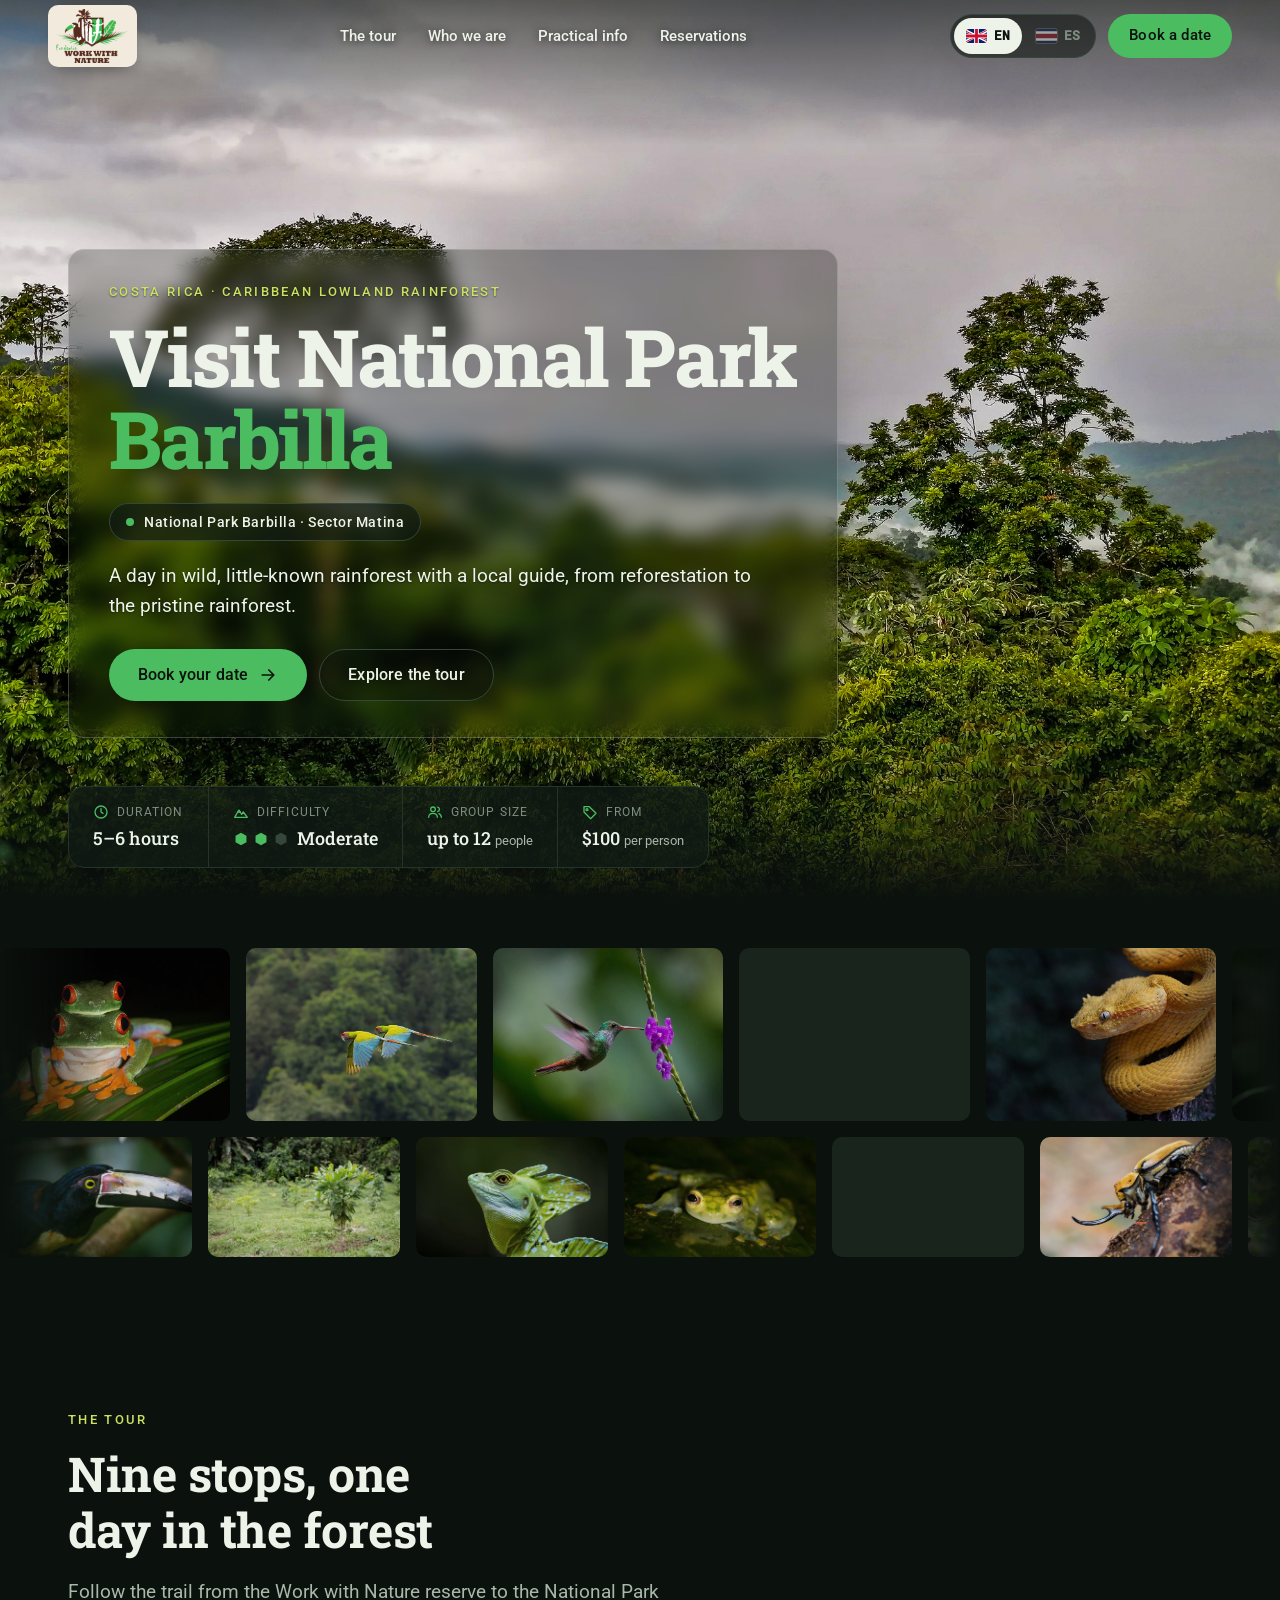
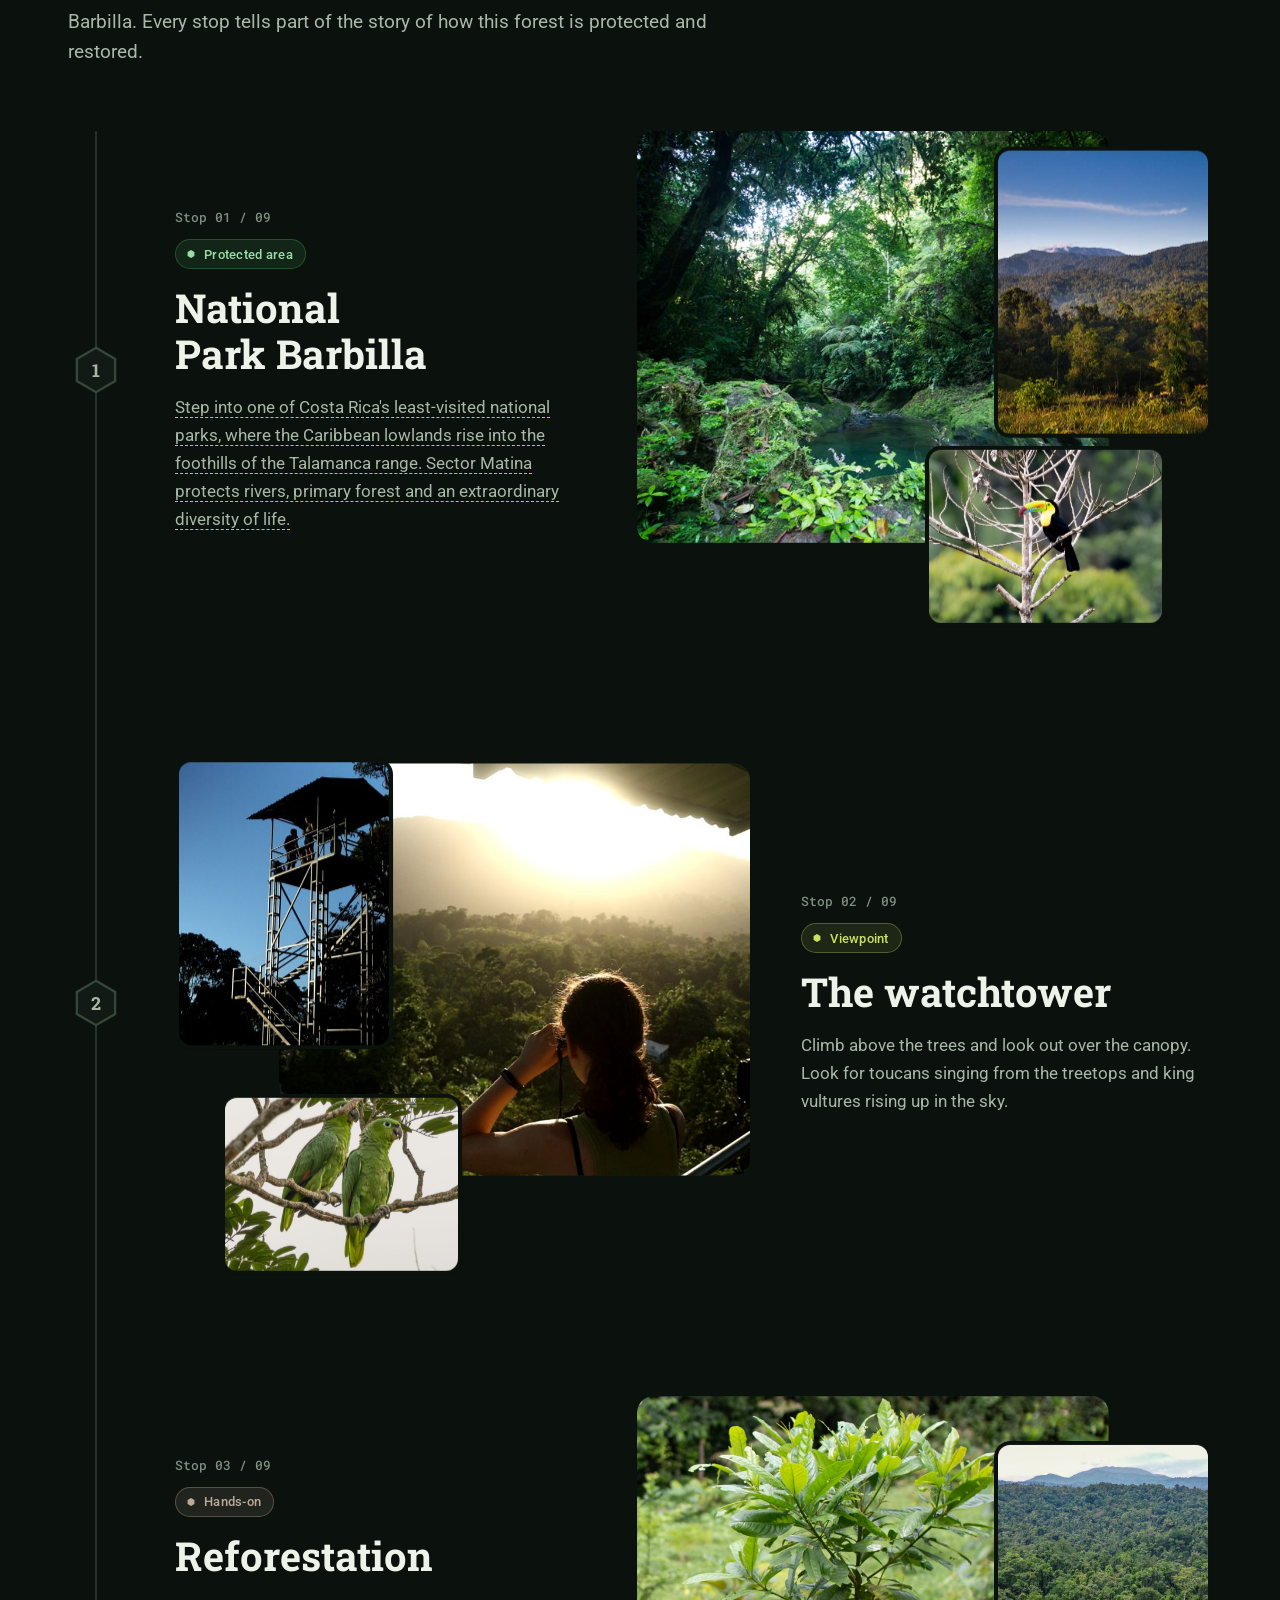
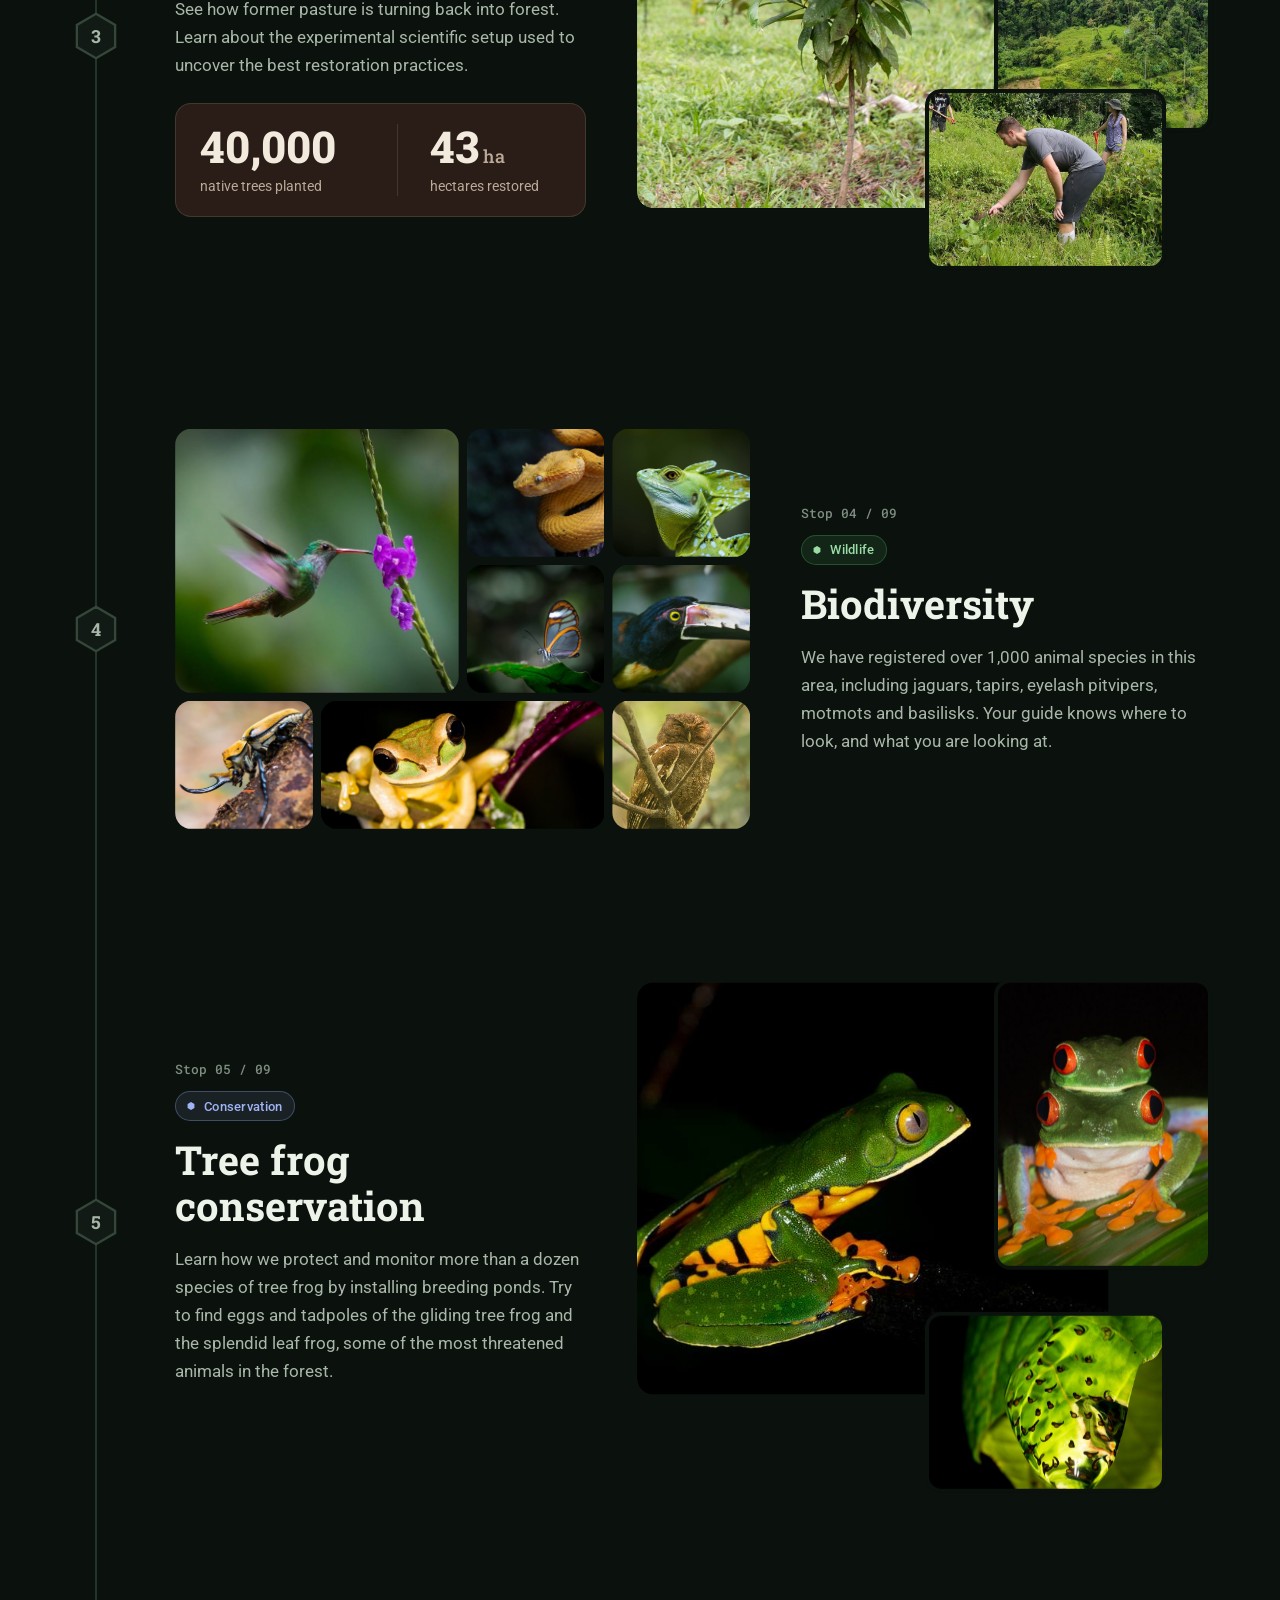
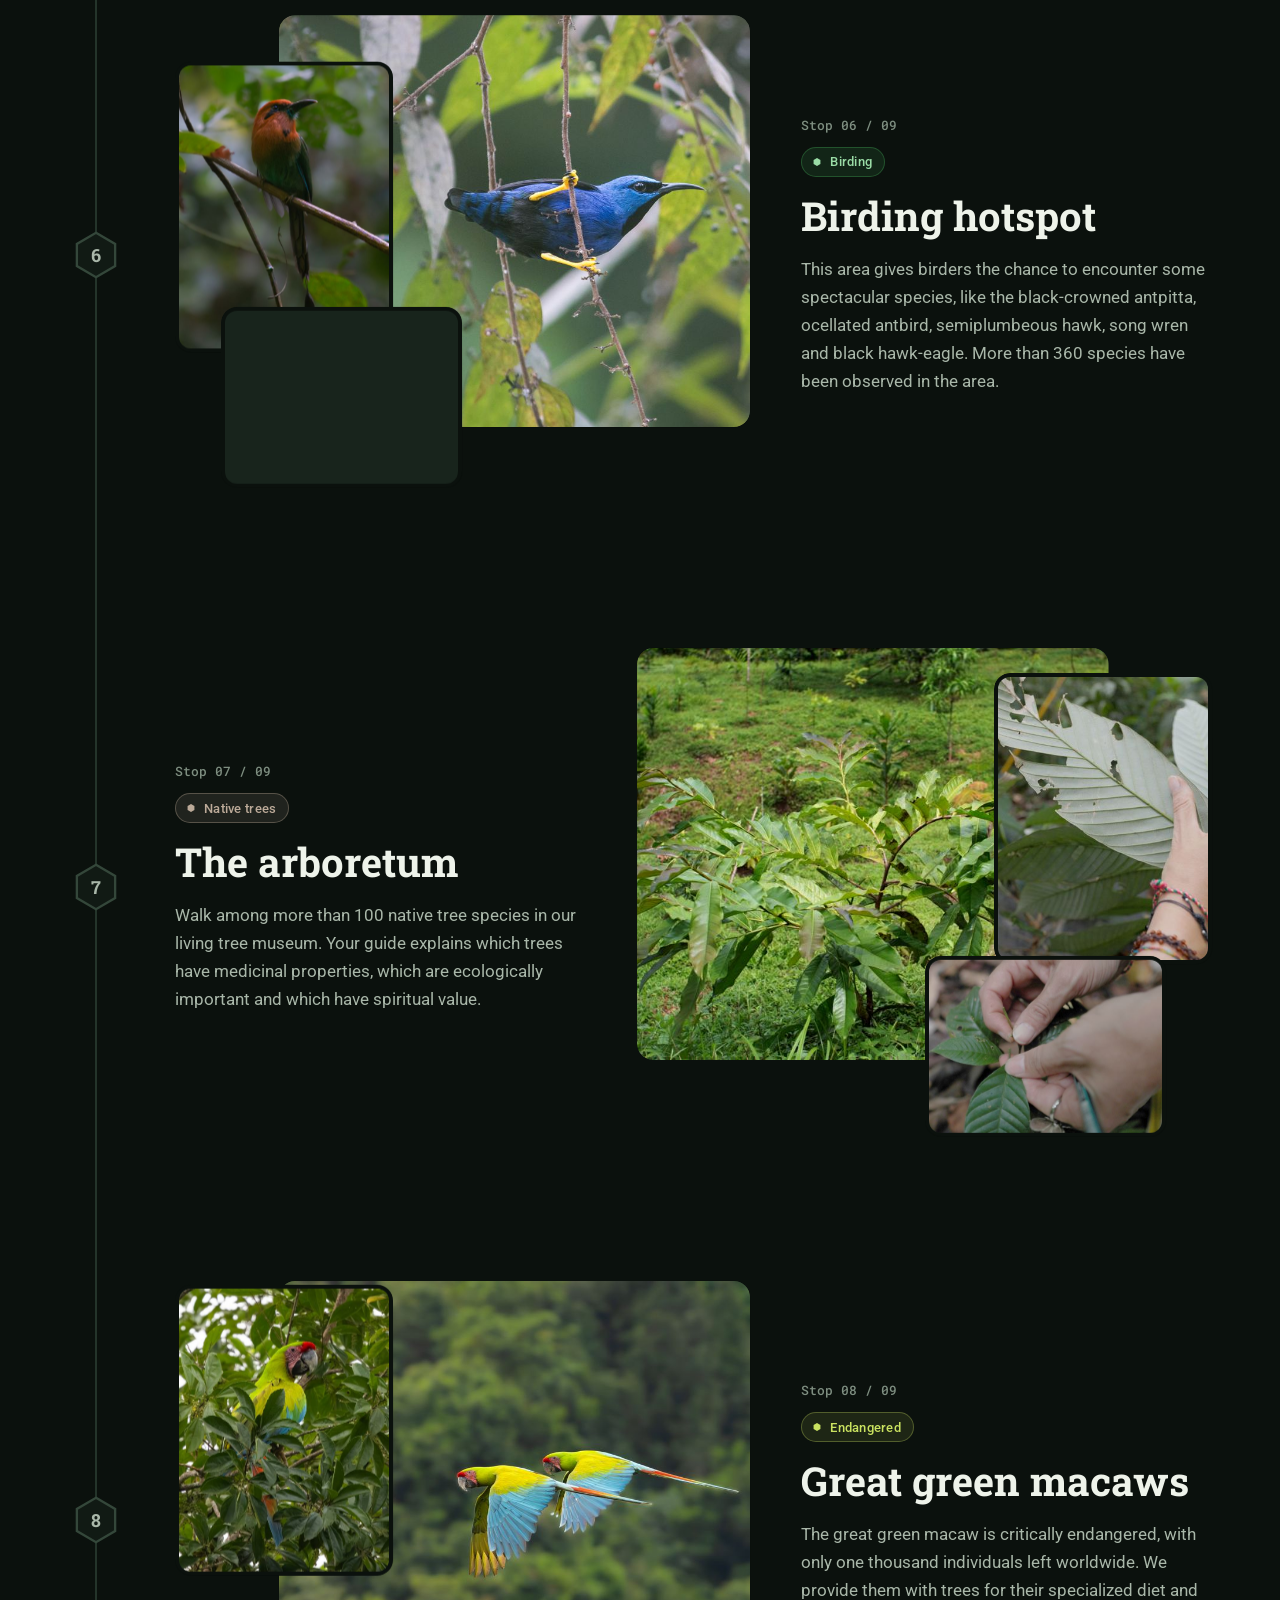
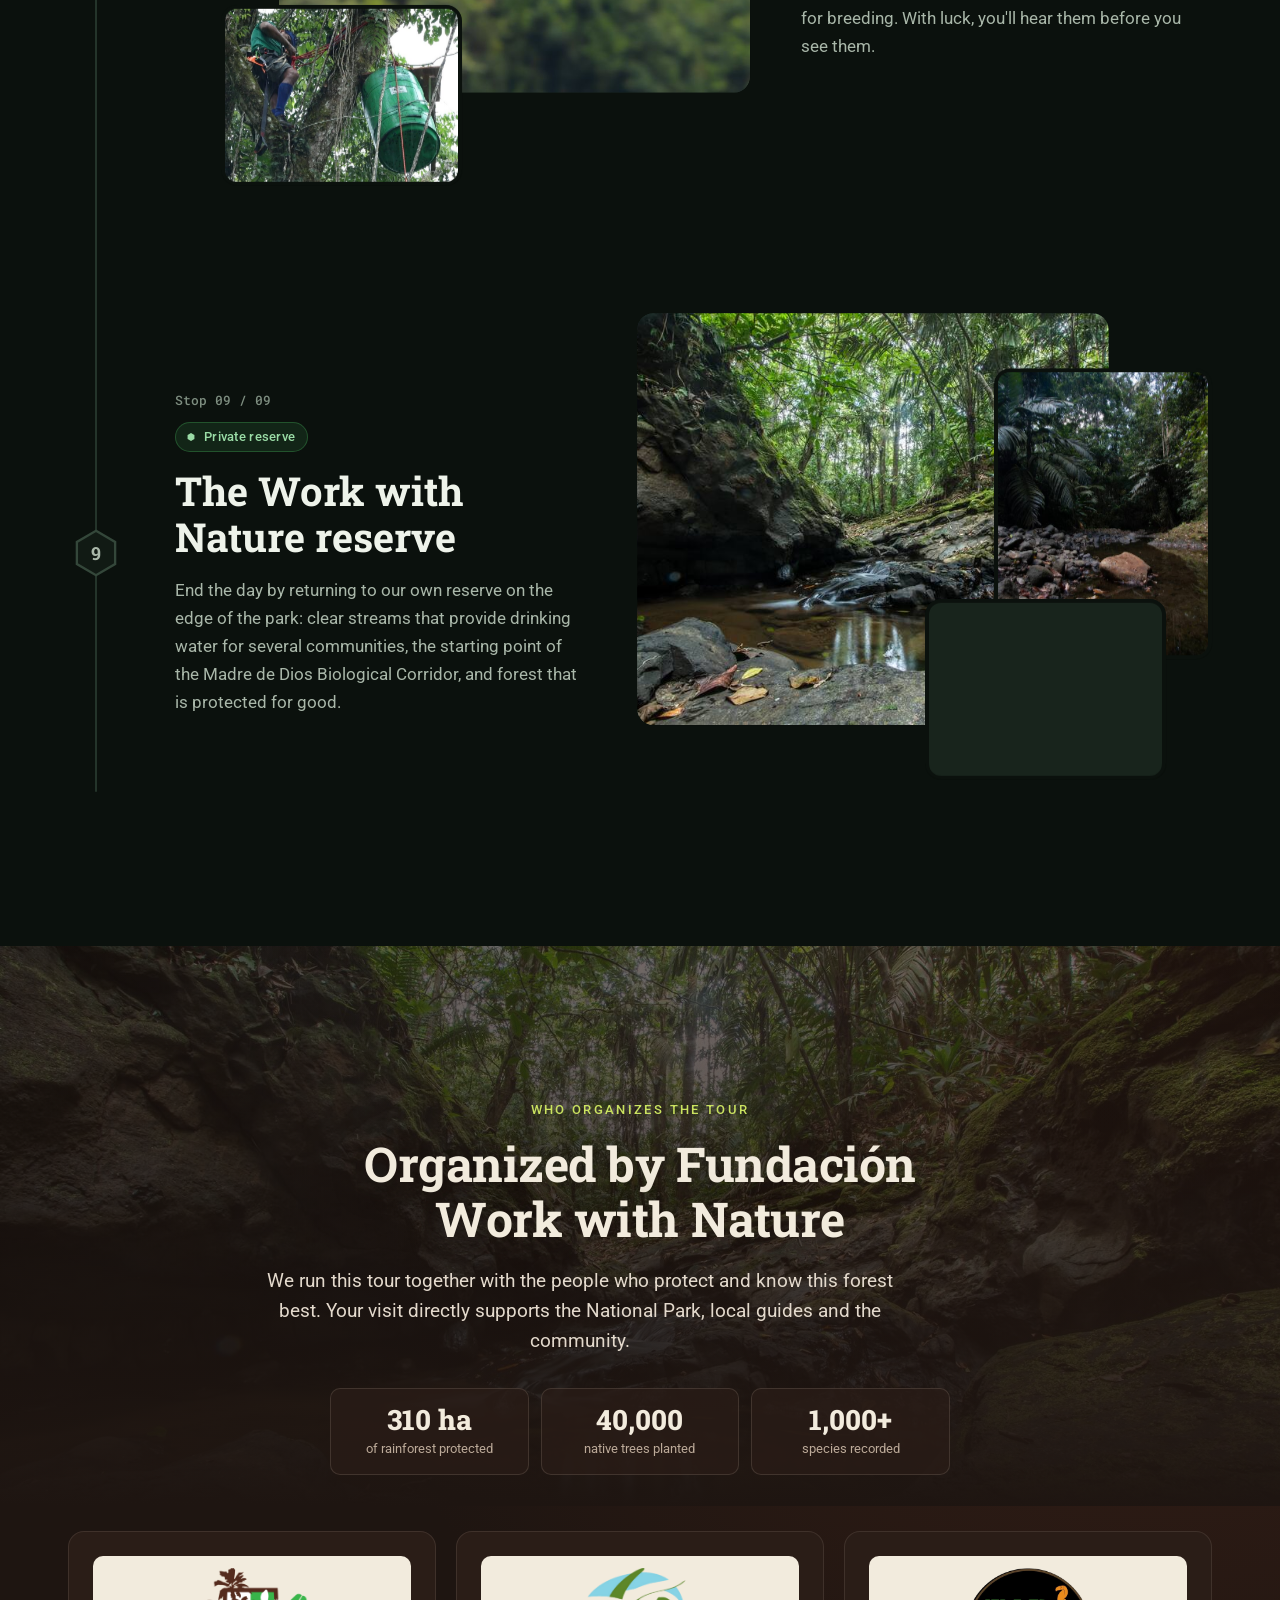
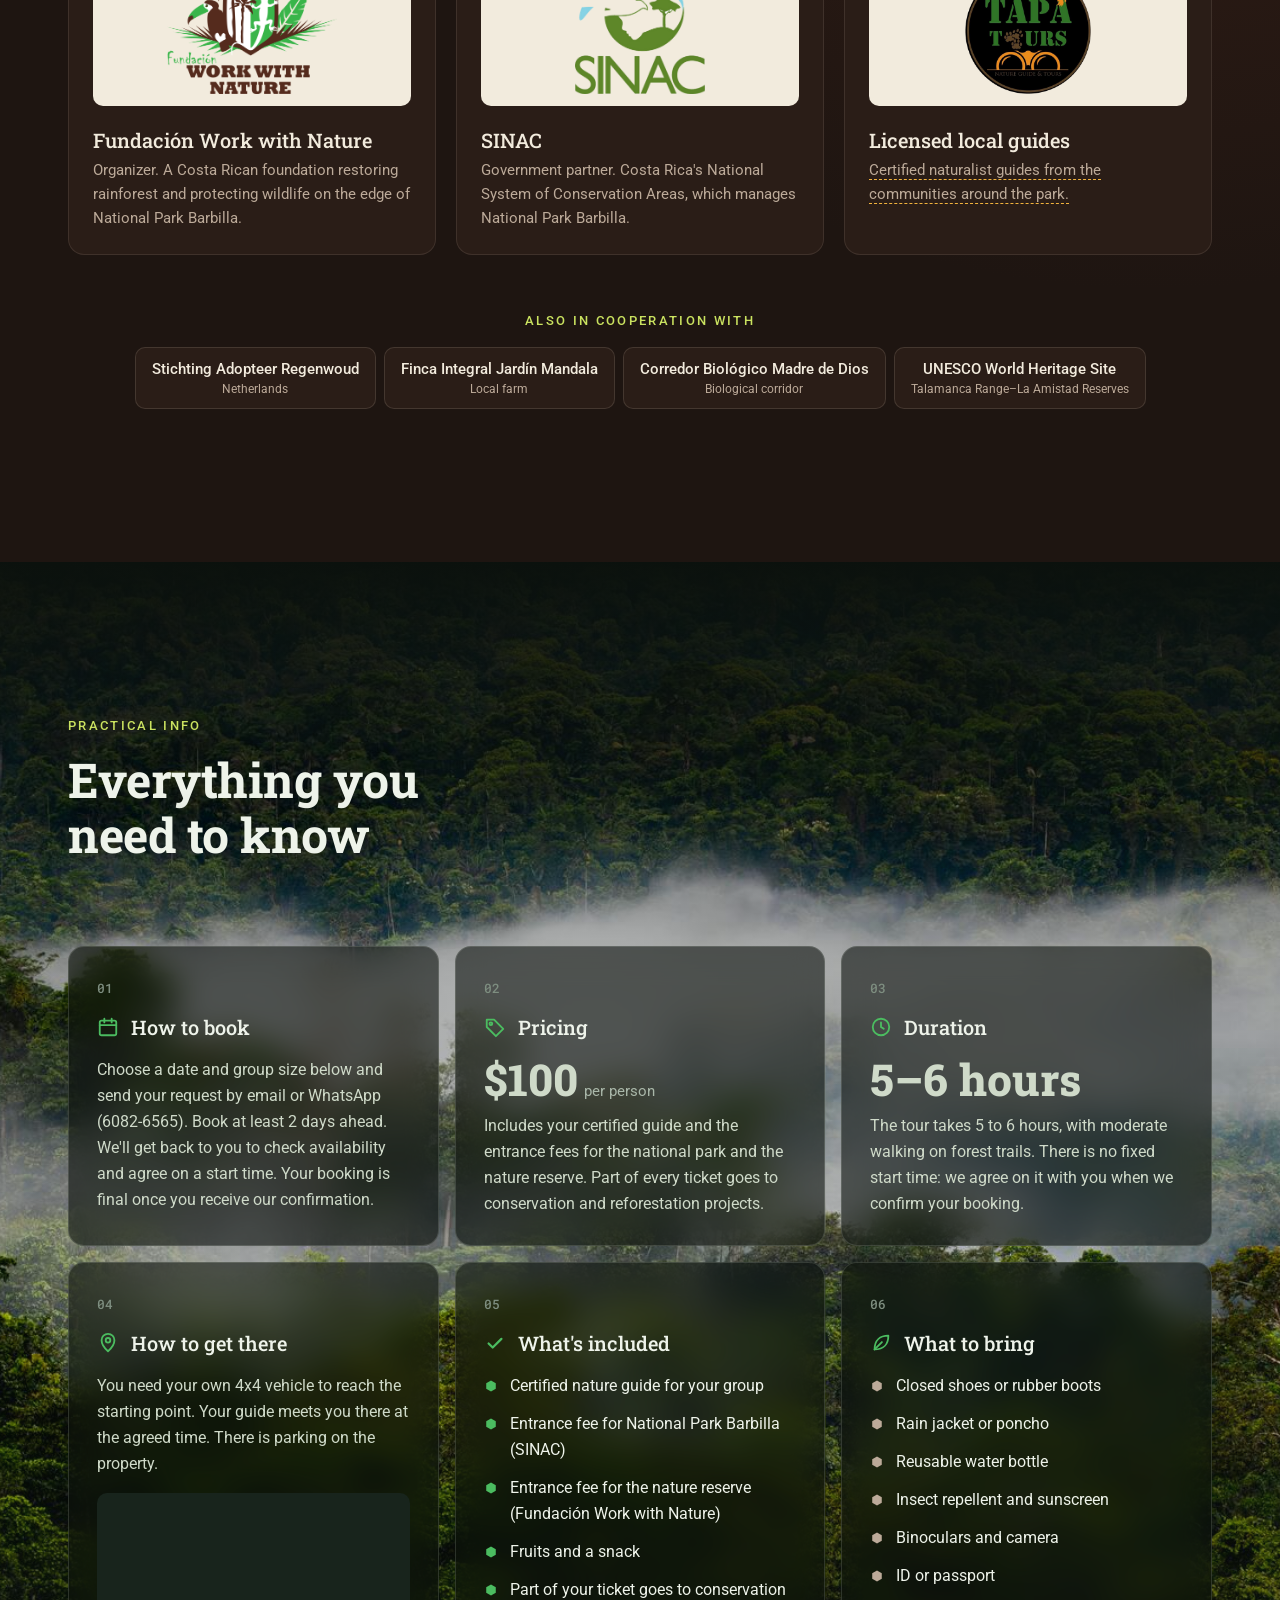
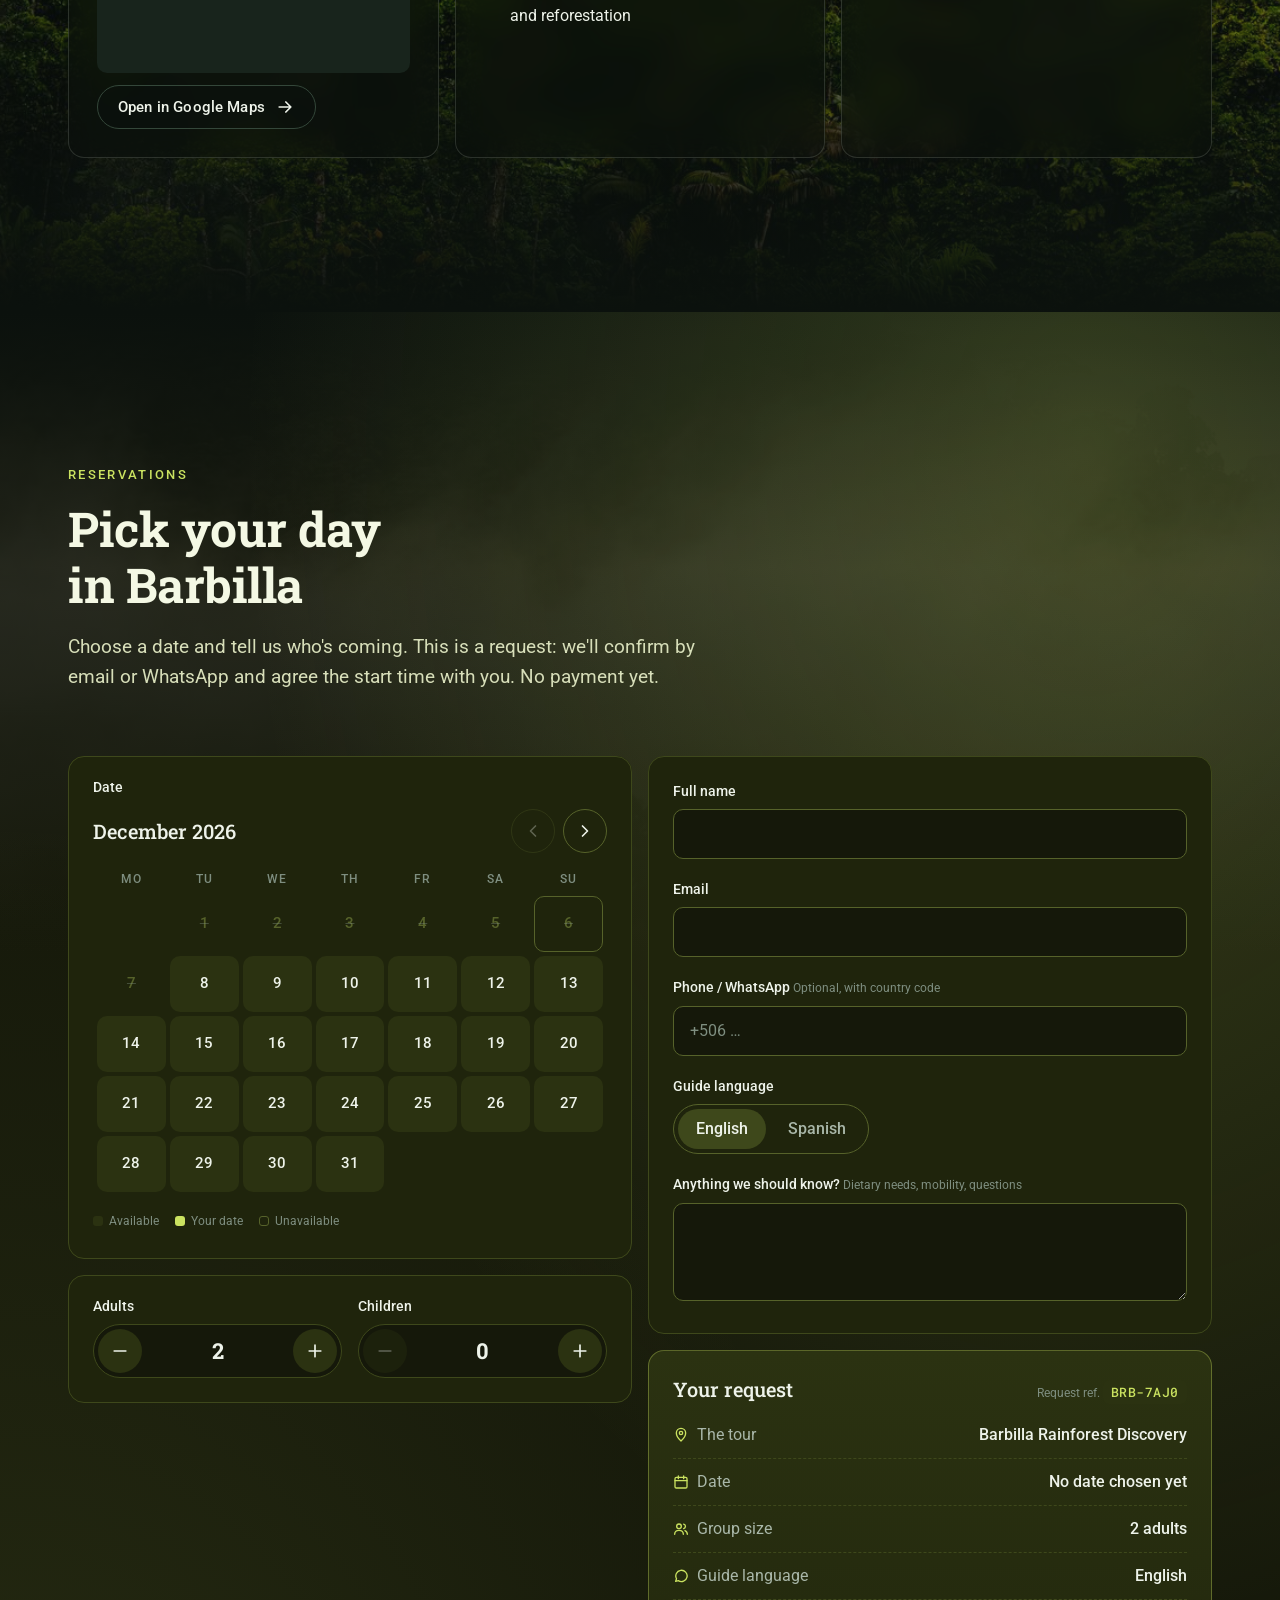
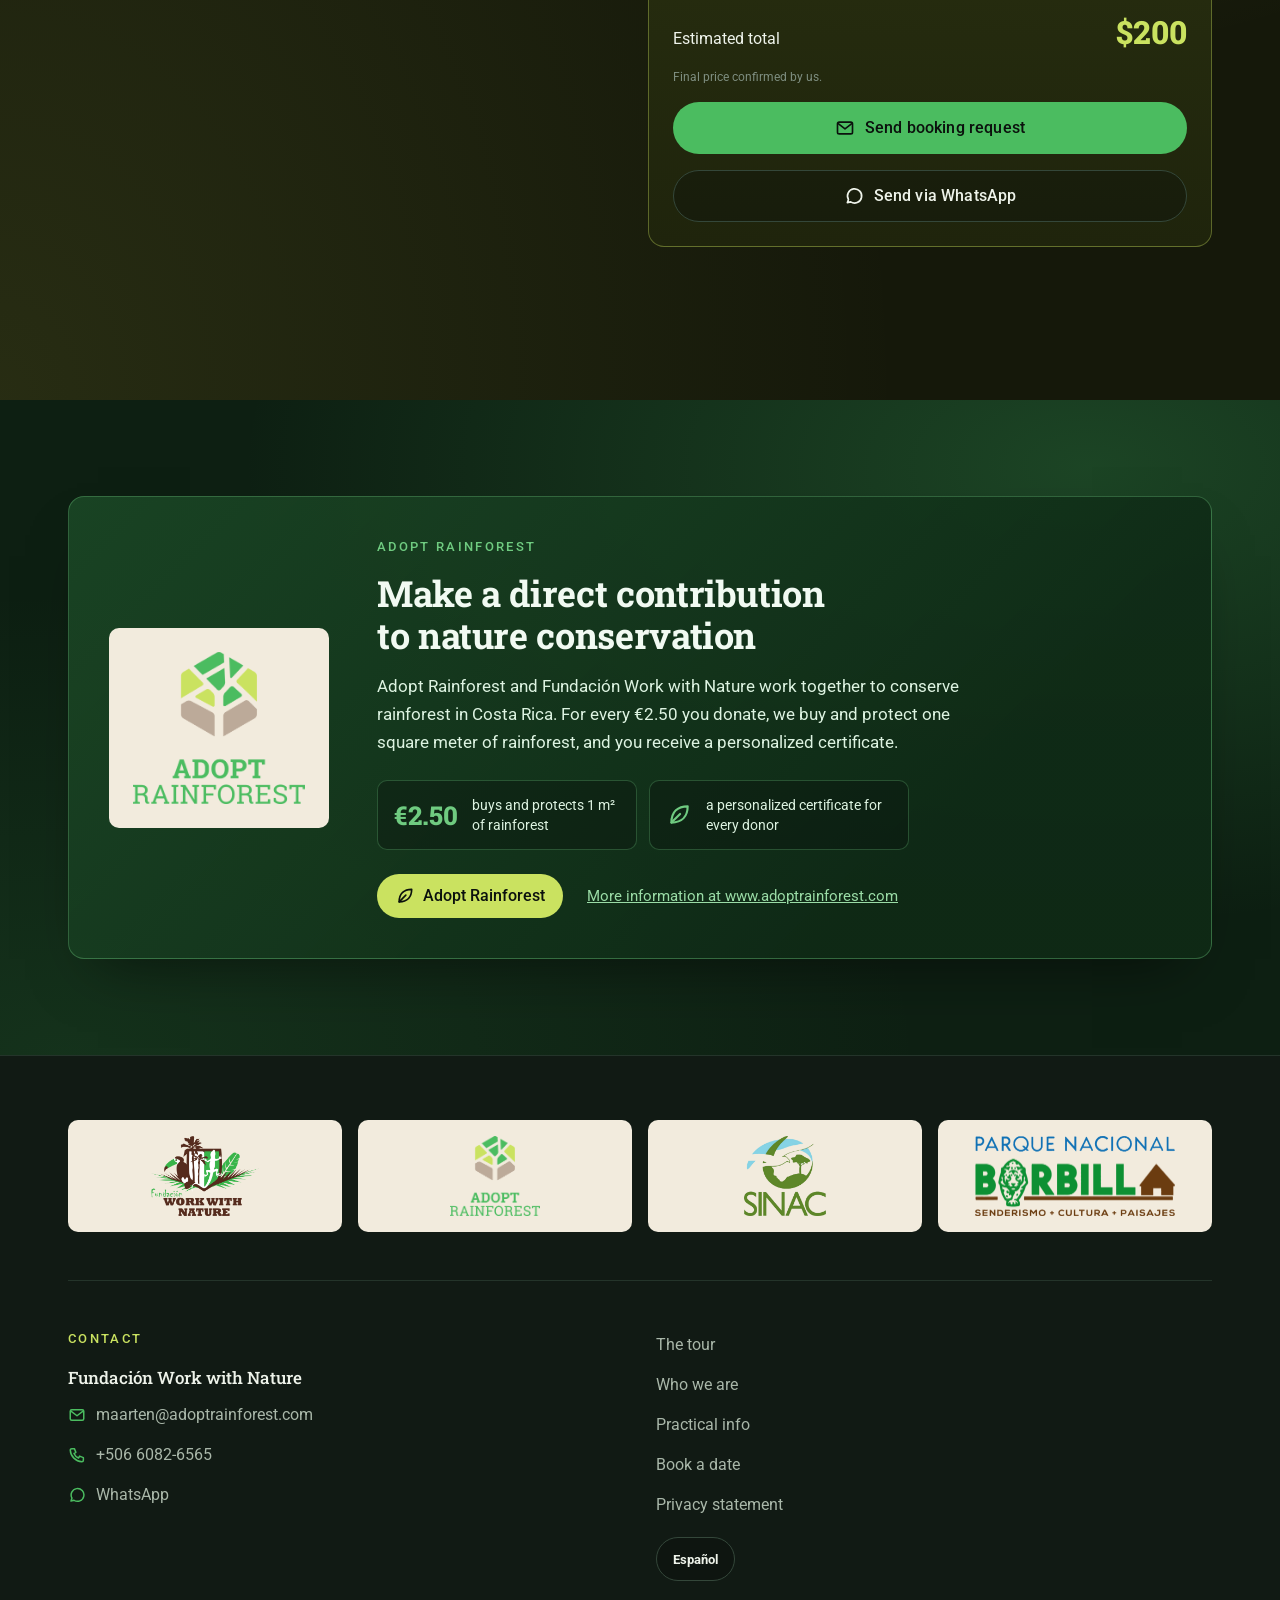
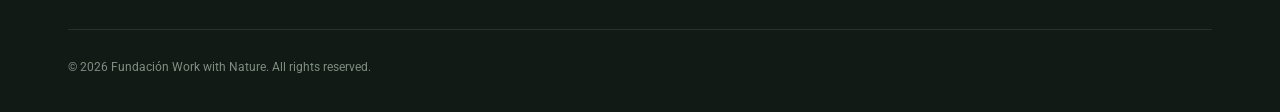
==== commit 52c21ed1: "Privacy statement (EN/ES), GoatCounter hook, English Adopt Rainforest links - privacy.html: bilingua" ====
--- a/index.html
+++ b/index.html
@@ -3,9 +3,10 @@
 <head>
   <meta charset="utf-8">
   <meta name="viewport" content="width=device-width, initial-scale=1">
-  <!-- Security: only load scripts, fonts and images from this site; the map may come from Google Maps.
+  <!-- Security: only load scripts, fonts and images from this site; the map may come from Google Maps,
+       visitor statistics from GoatCounter (gc.zgo.at / goatcounter.com).
        If you add an outside service later (booking form endpoint, analytics, video host), add its address here. -->
-  <meta http-equiv="Content-Security-Policy" content="default-src 'self'; script-src 'self'; style-src 'self' 'unsafe-inline'; img-src 'self' data:; font-src 'self'; frame-src https://maps.google.com https://www.google.com; connect-src 'self'; object-src 'none'; base-uri 'self'; form-action 'self'">
+  <meta http-equiv="Content-Security-Policy" content="default-src 'self'; script-src 'self' https://gc.zgo.at; style-src 'self' 'unsafe-inline'; img-src 'self' data: https://*.goatcounter.com; font-src 'self'; frame-src https://maps.google.com https://www.google.com; connect-src 'self' https://*.goatcounter.com; object-src 'none'; base-uri 'self'; form-action 'self'">
   <meta name="referrer" content="strict-origin-when-cross-origin">
   <title>Barbilla Rainforest Tour · Fundación Work with Nature</title>
   <meta name="description" content="Visit National Park Barbilla, sector Matina, Costa Rica. A guided day in the Caribbean lowland rainforest by Fundación Work with Nature.">
@@ -289,7 +290,7 @@
               <div><b><svg class="ic" aria-hidden="true"><use href="#i-leaf"/></svg></b><span data-t="adopt.certificate"></span></div>
             </div>
             <div class="adopt-actions">
-              <a class="adopt-link" data-contact="website" target="_blank" rel="noopener"><svg class="ic" aria-hidden="true"><use href="#i-leaf"/></svg><span data-t="adopt.button"></span></a>
+              <a class="adopt-link" data-contact="adopt" target="_blank" rel="noopener"><svg class="ic" aria-hidden="true"><use href="#i-leaf"/></svg><span data-t="adopt.button"></span></a>
               <a class="adopt-more" data-contact="website" target="_blank" rel="noopener"><span data-t="adopt.more"></span> www.adoptrainforest.com</a>
             </div>
           </div>
@@ -316,6 +317,7 @@
           <a href="#partners" data-t="nav.partners"></a>
           <a href="#logistics" data-t="nav.logistics"></a>
           <a href="#book" data-t="nav.book"></a>
+          <a href="privacy.html" id="privacyLink" data-t="footer.privacy"></a>
           <button class="lang-toggle lang-toggle-text" type="button" data-lang-toggle data-t="langToggle"></button>
         </div>
       </div>
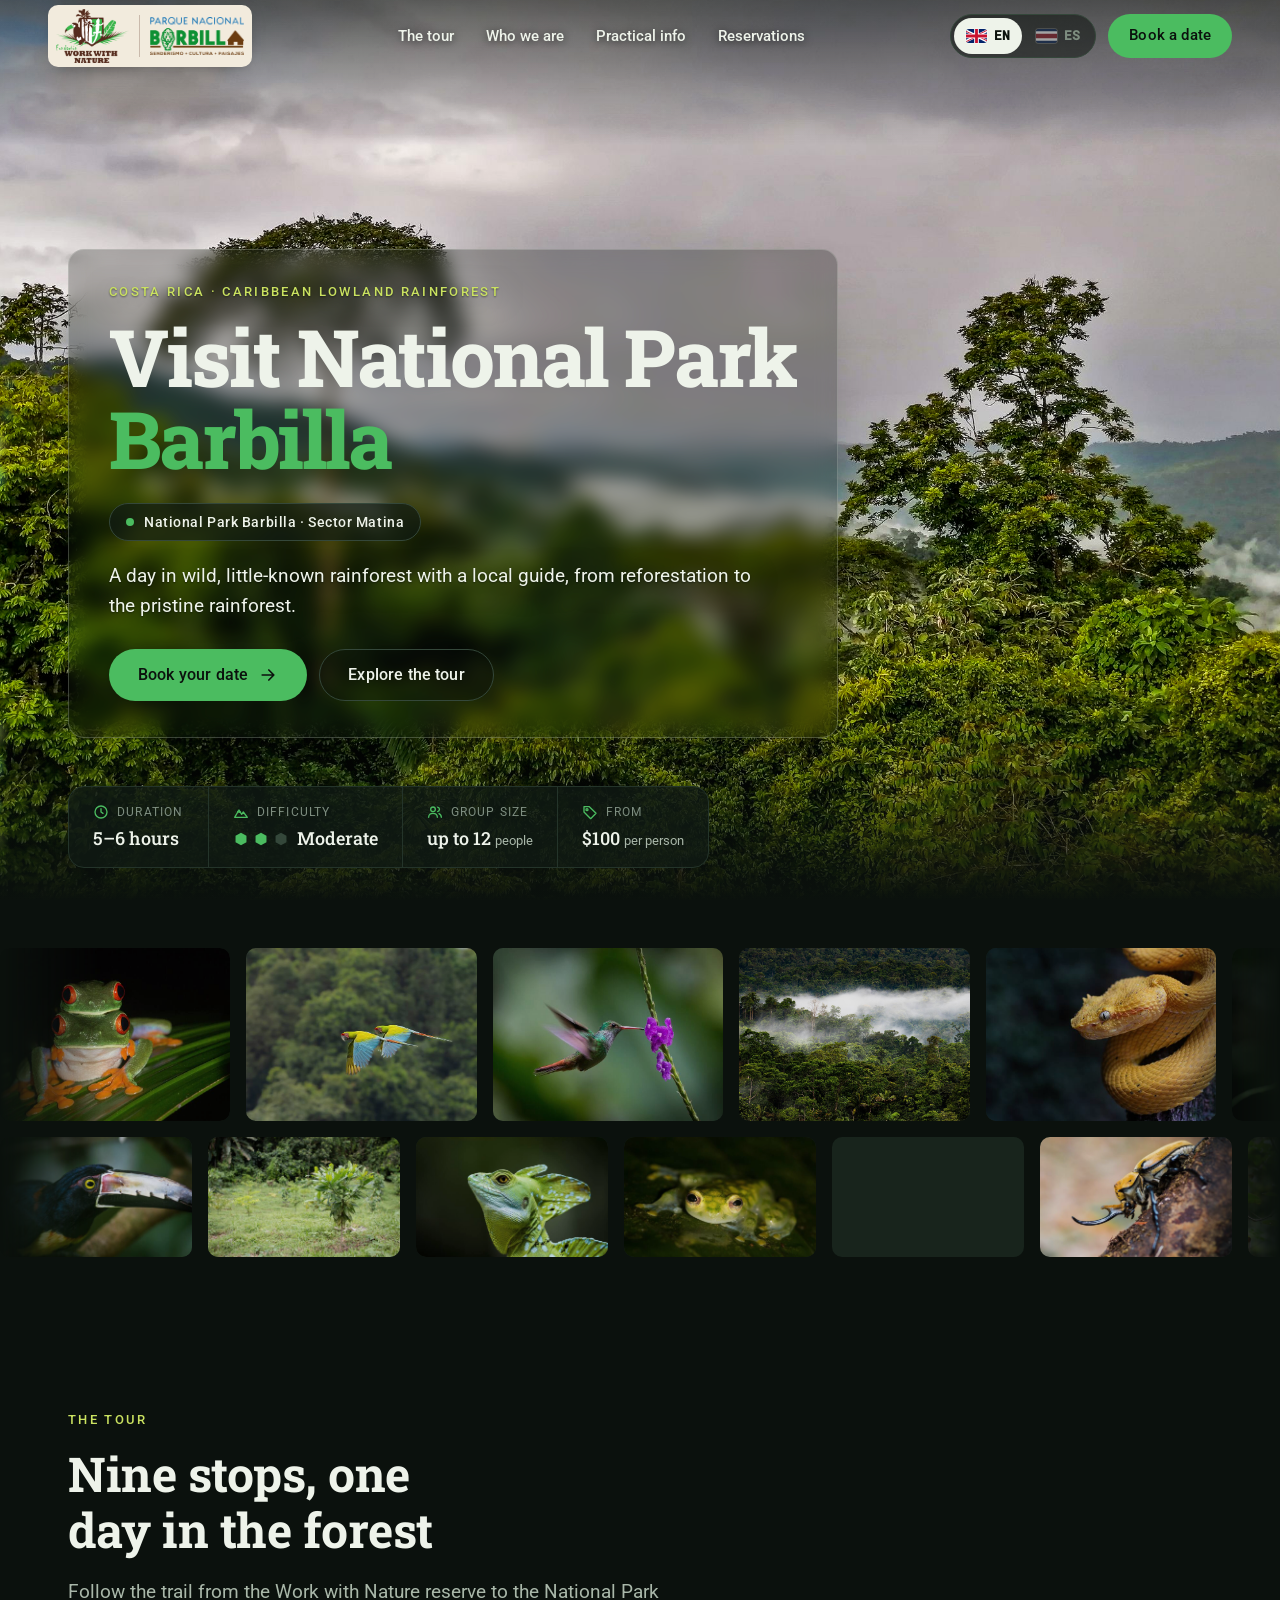
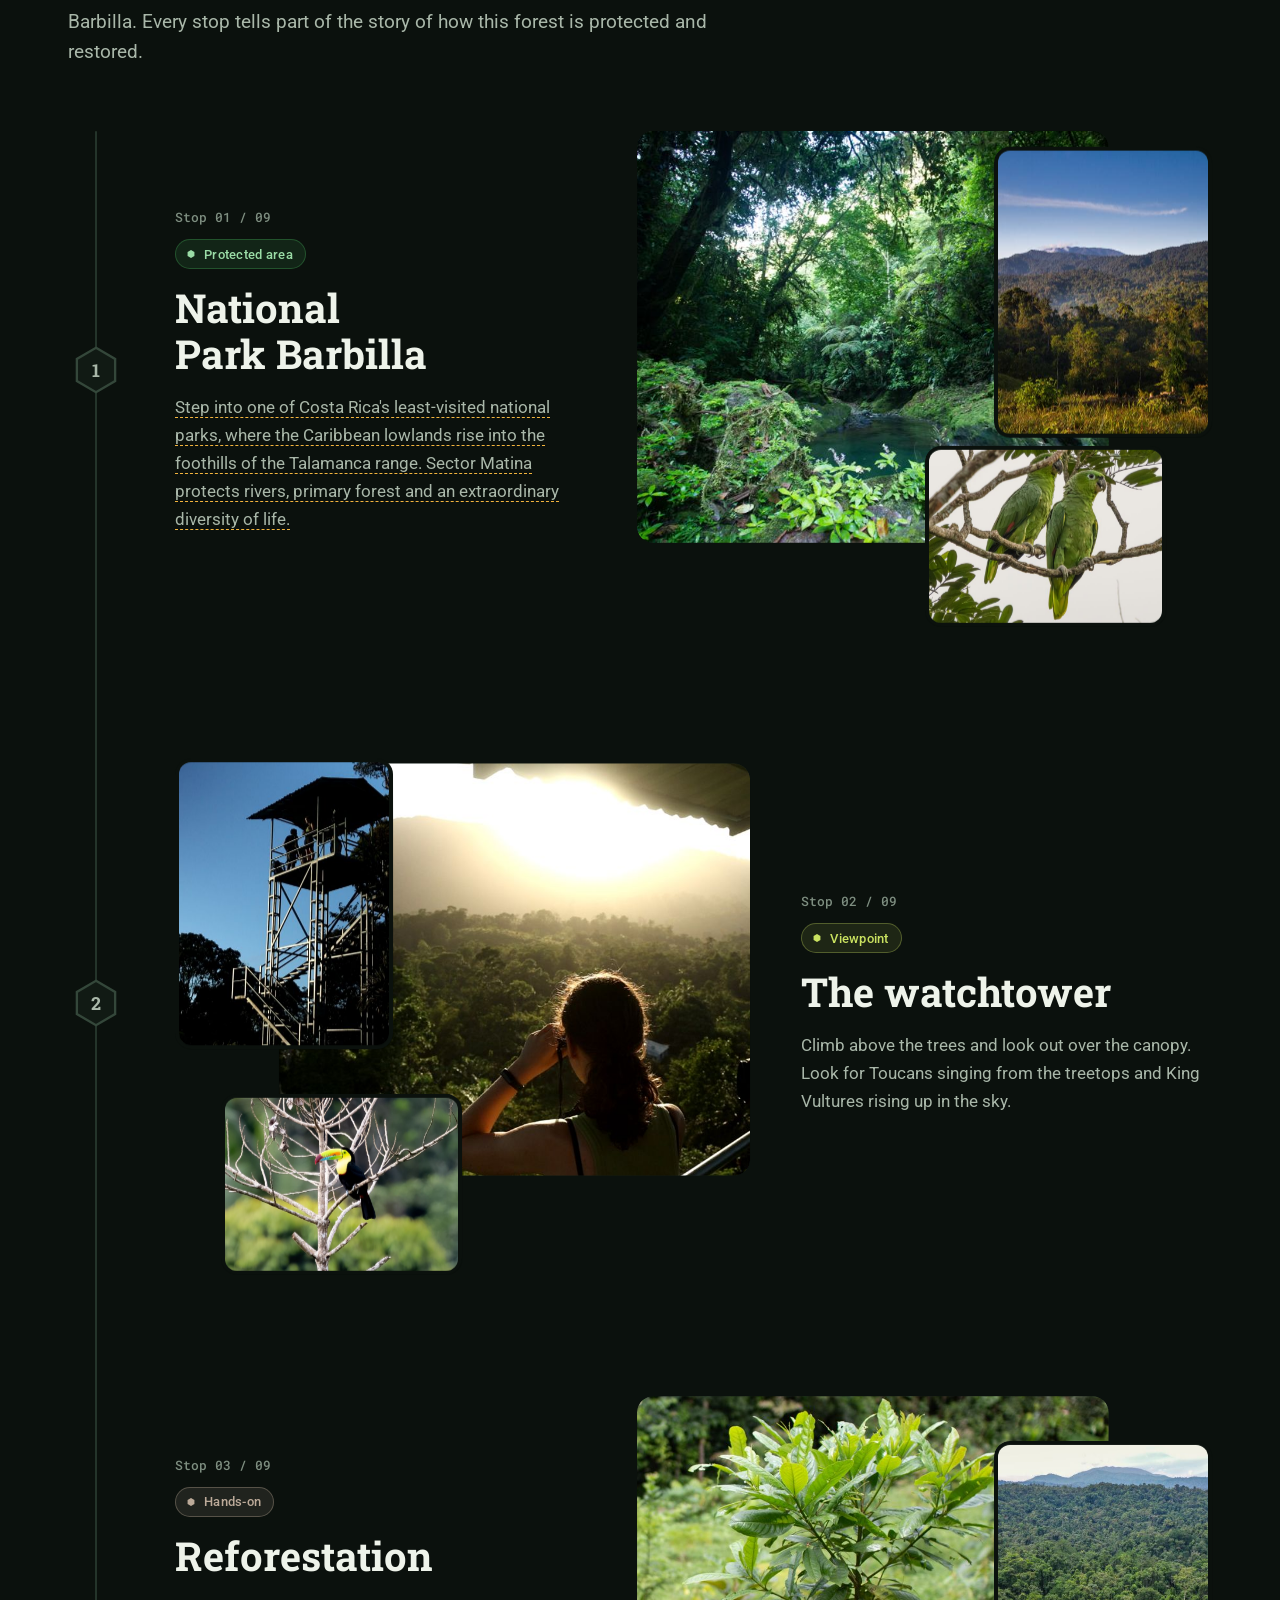
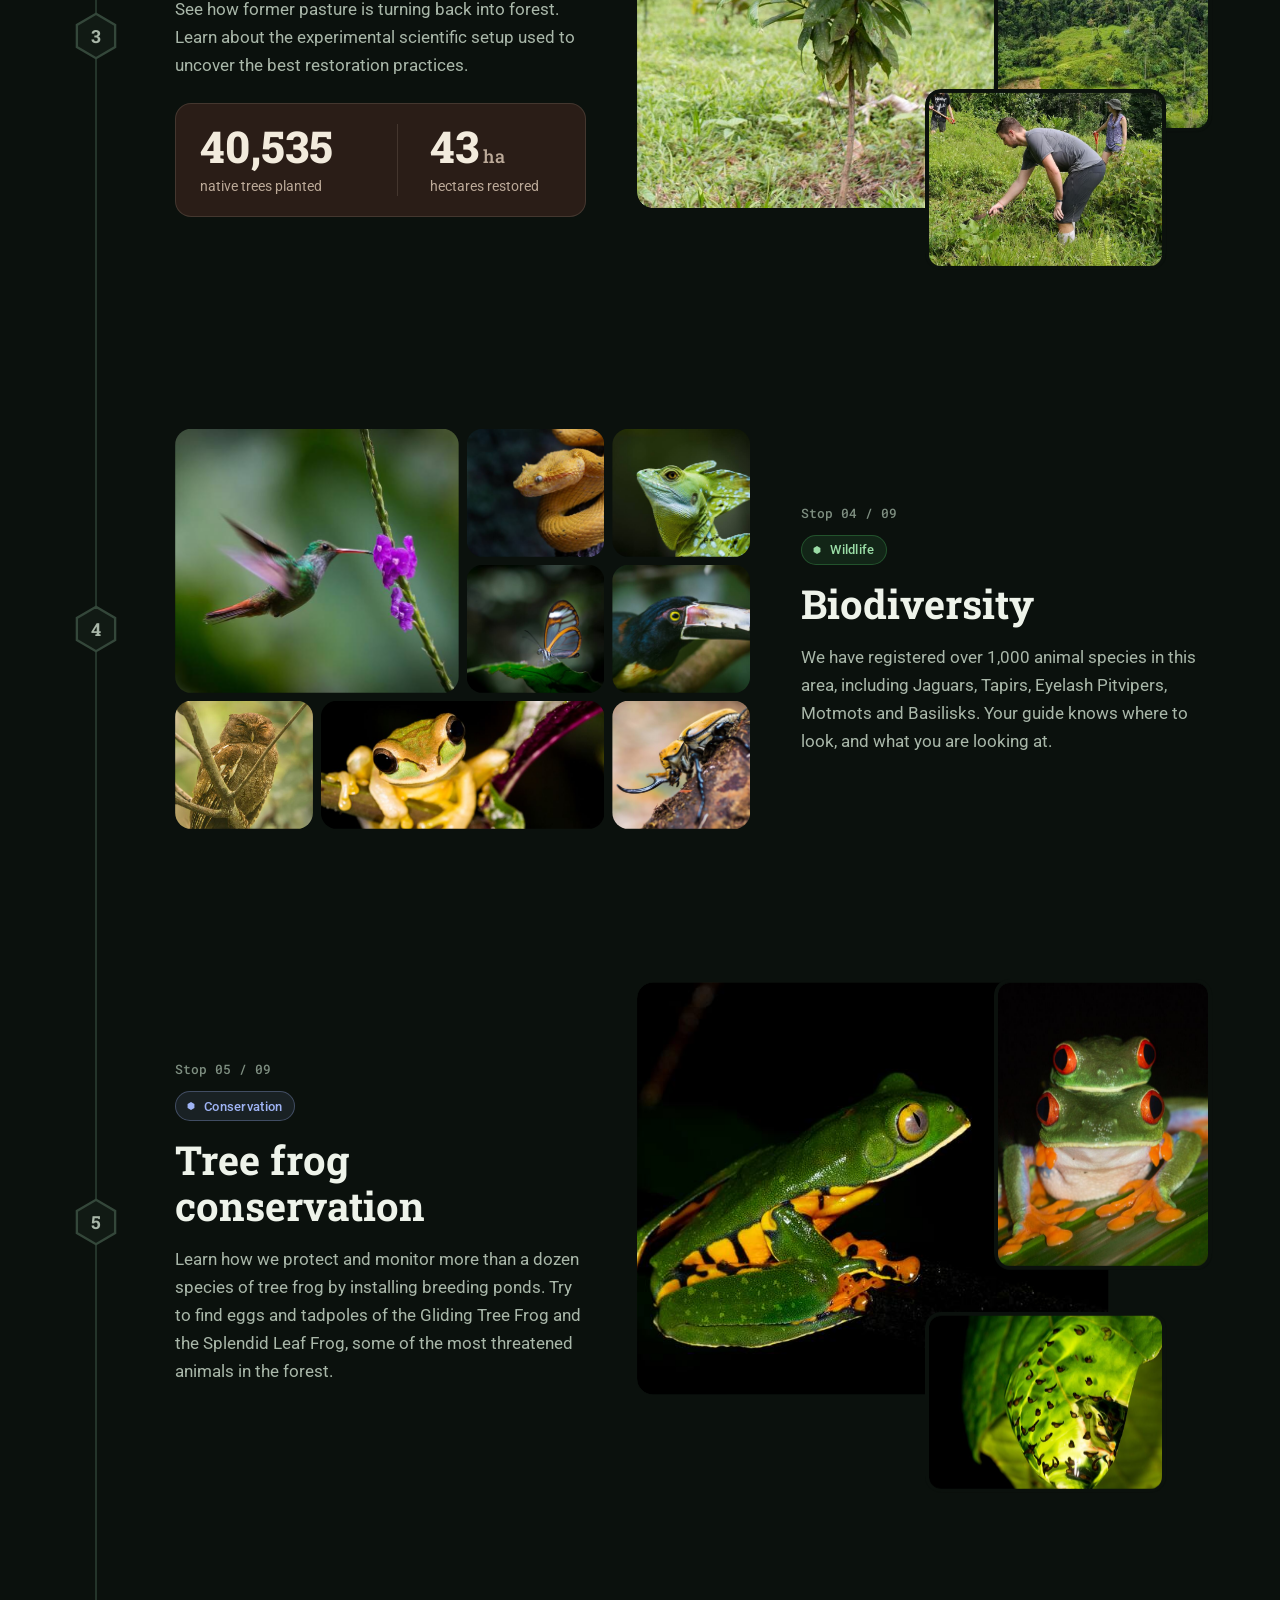
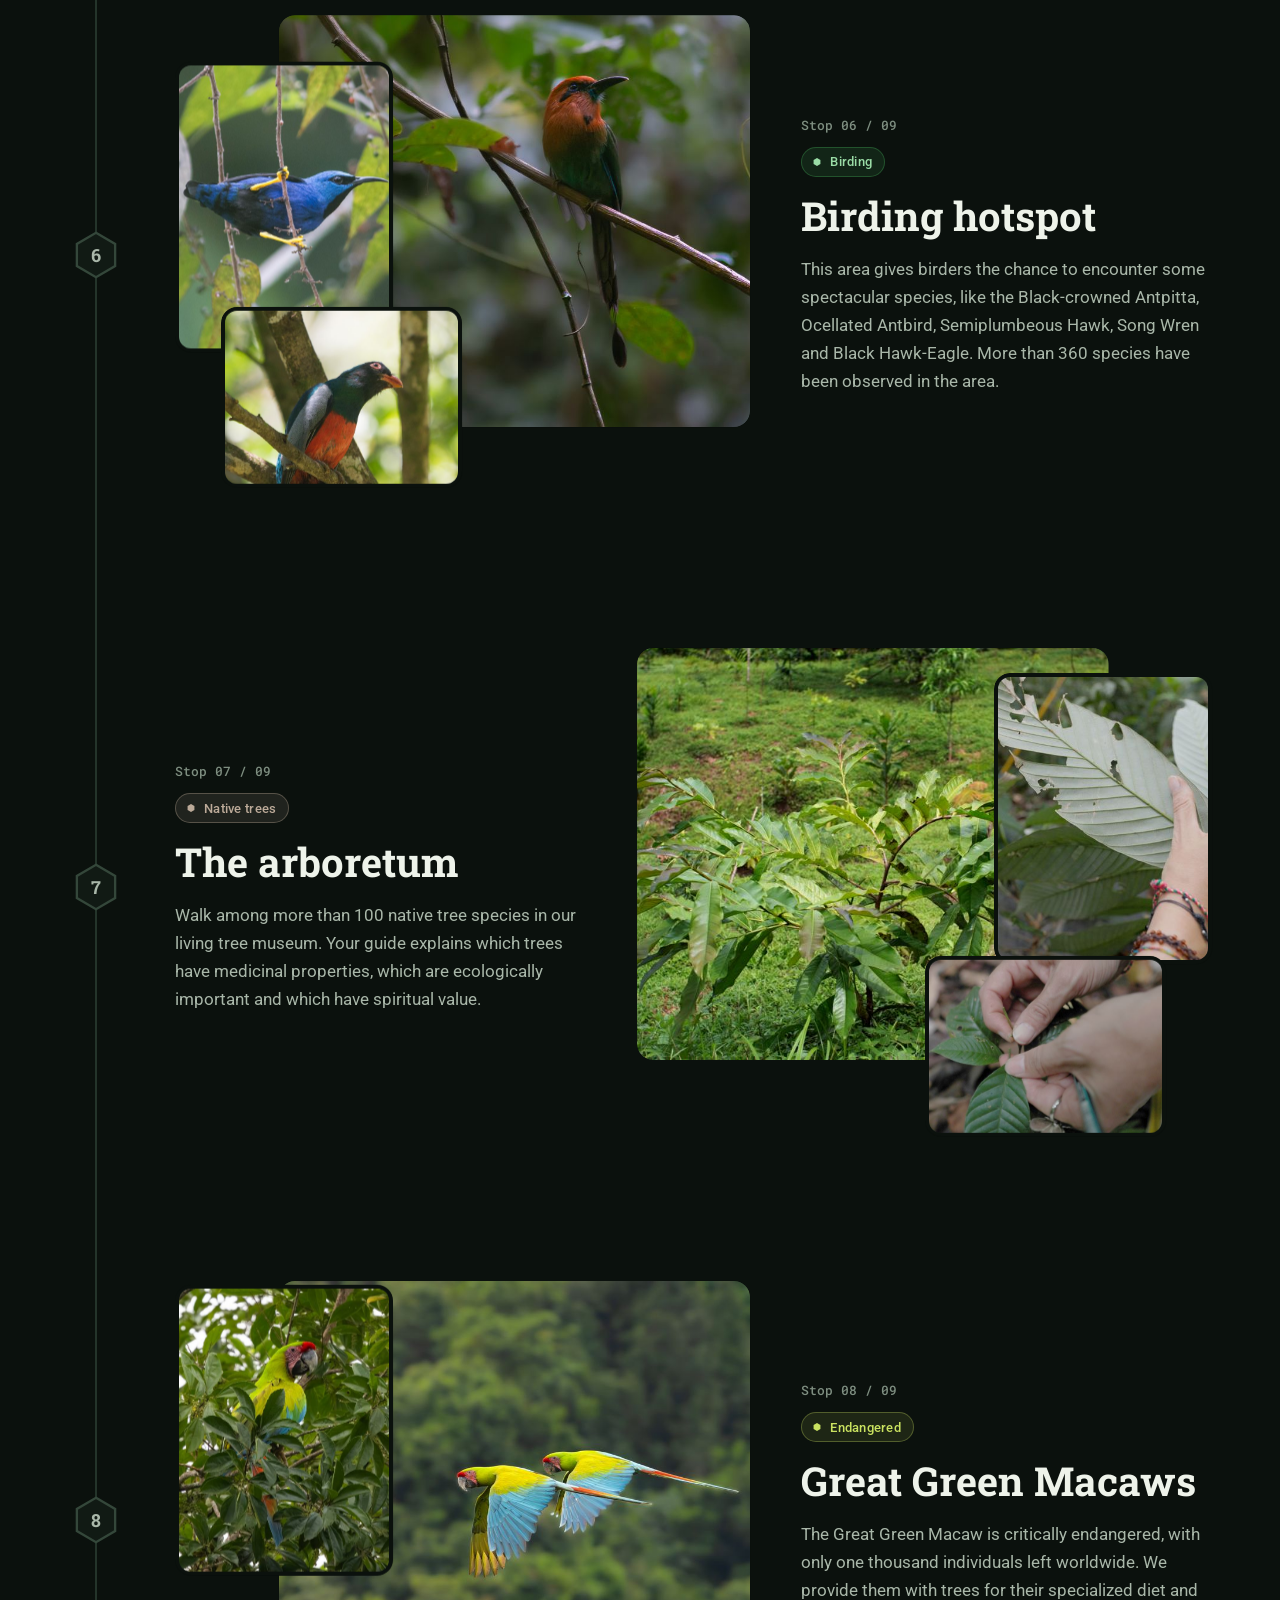
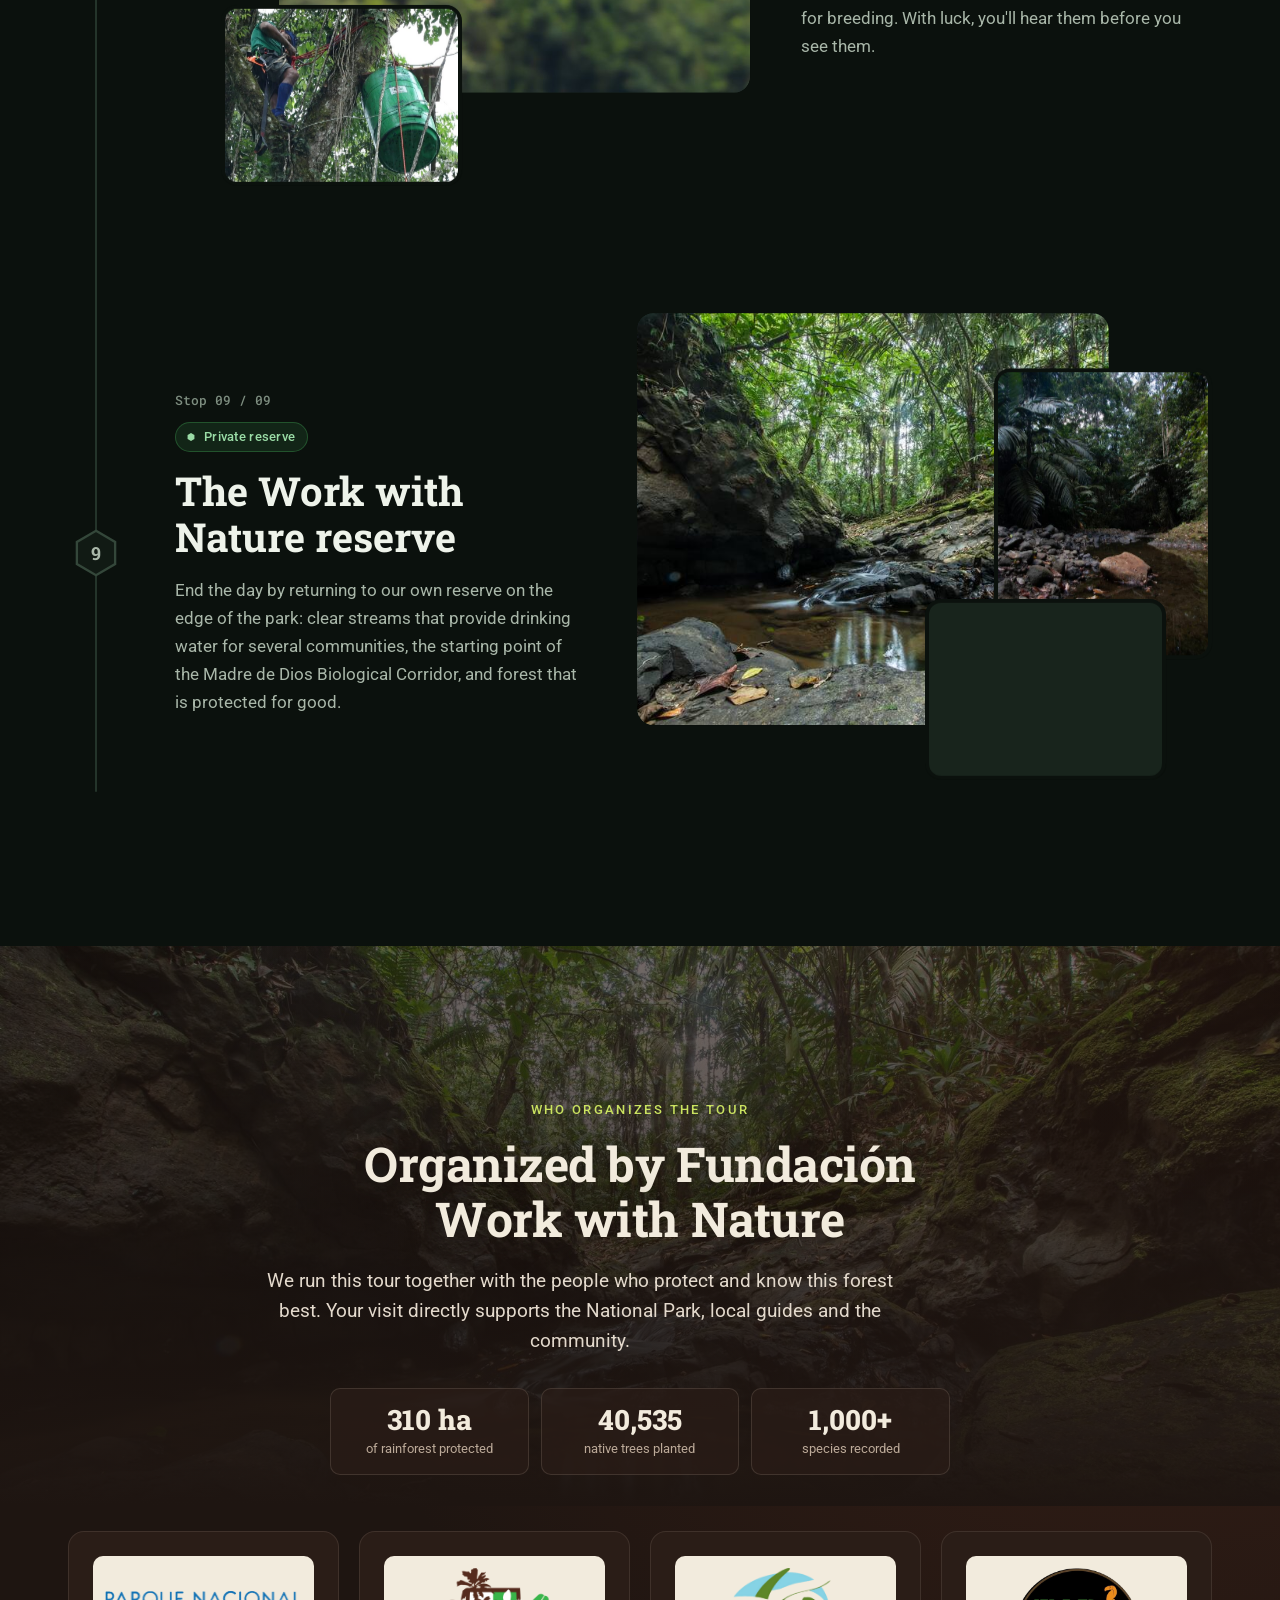
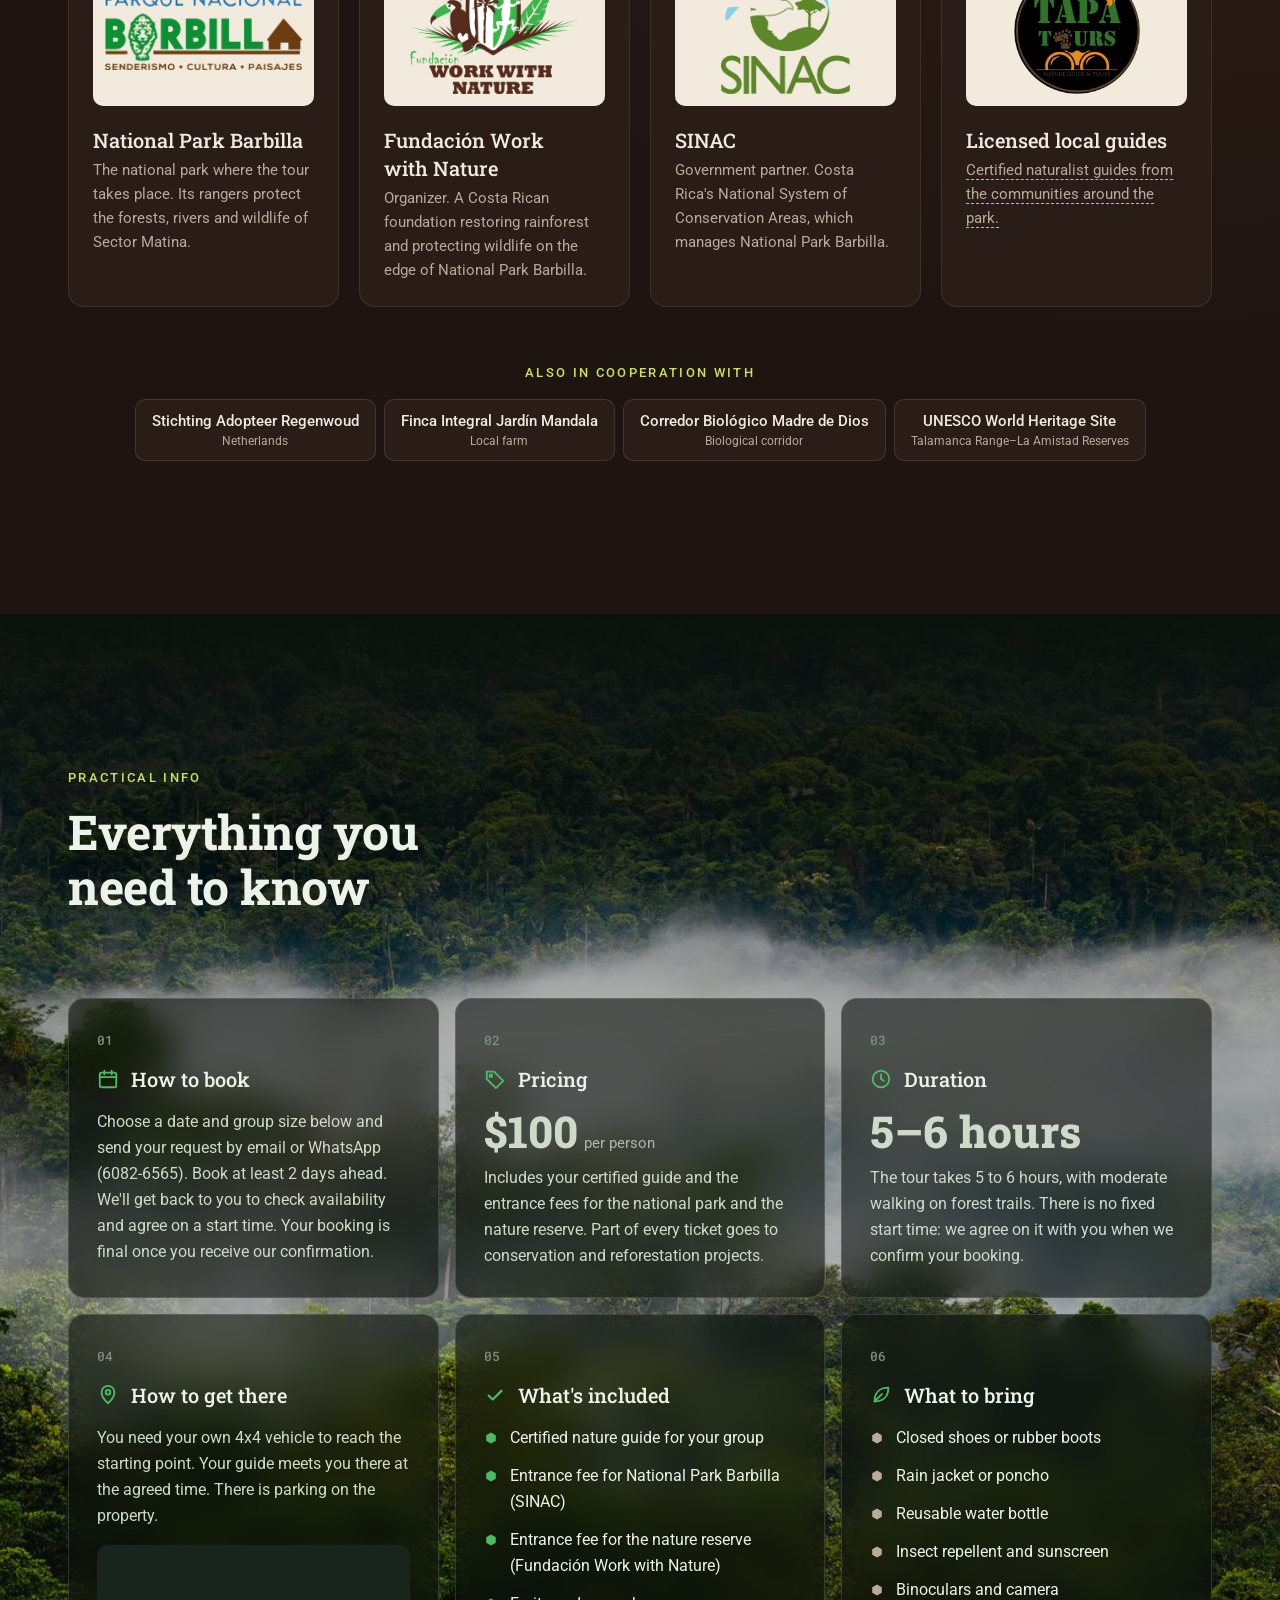
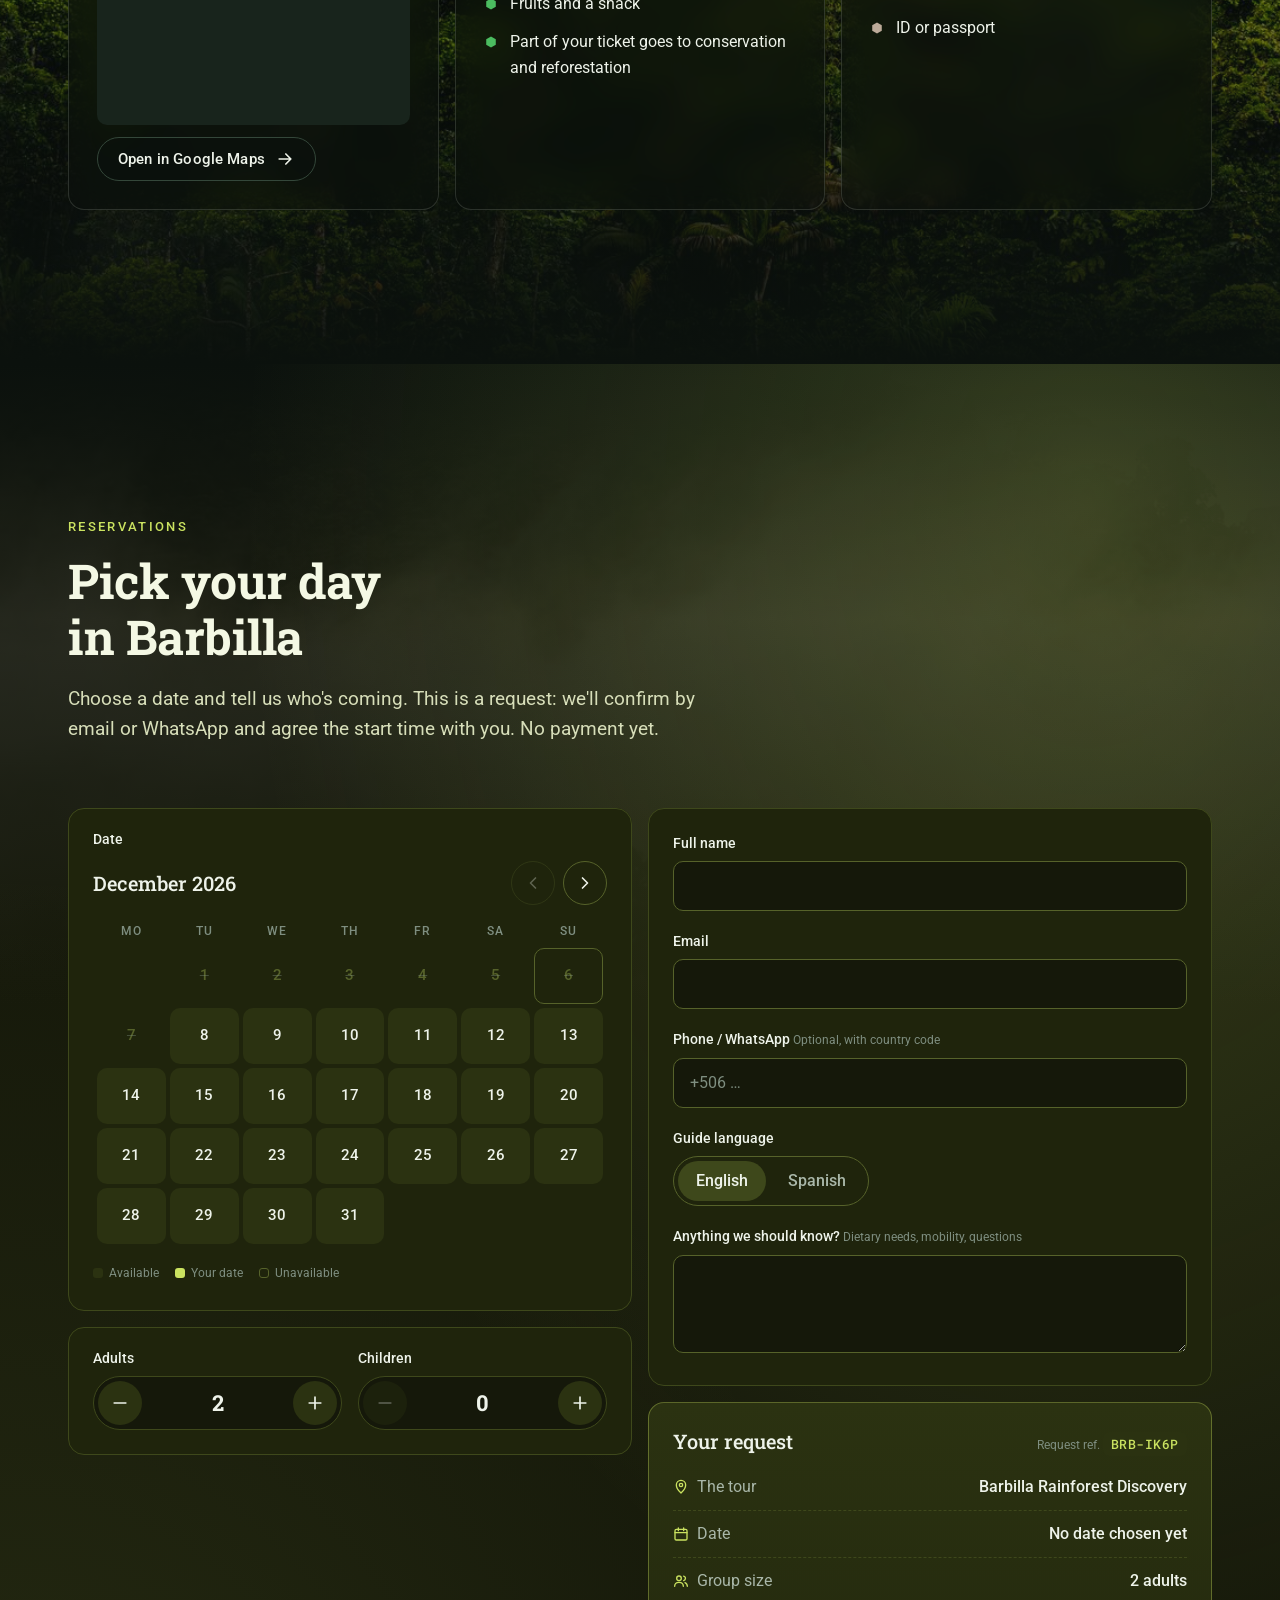
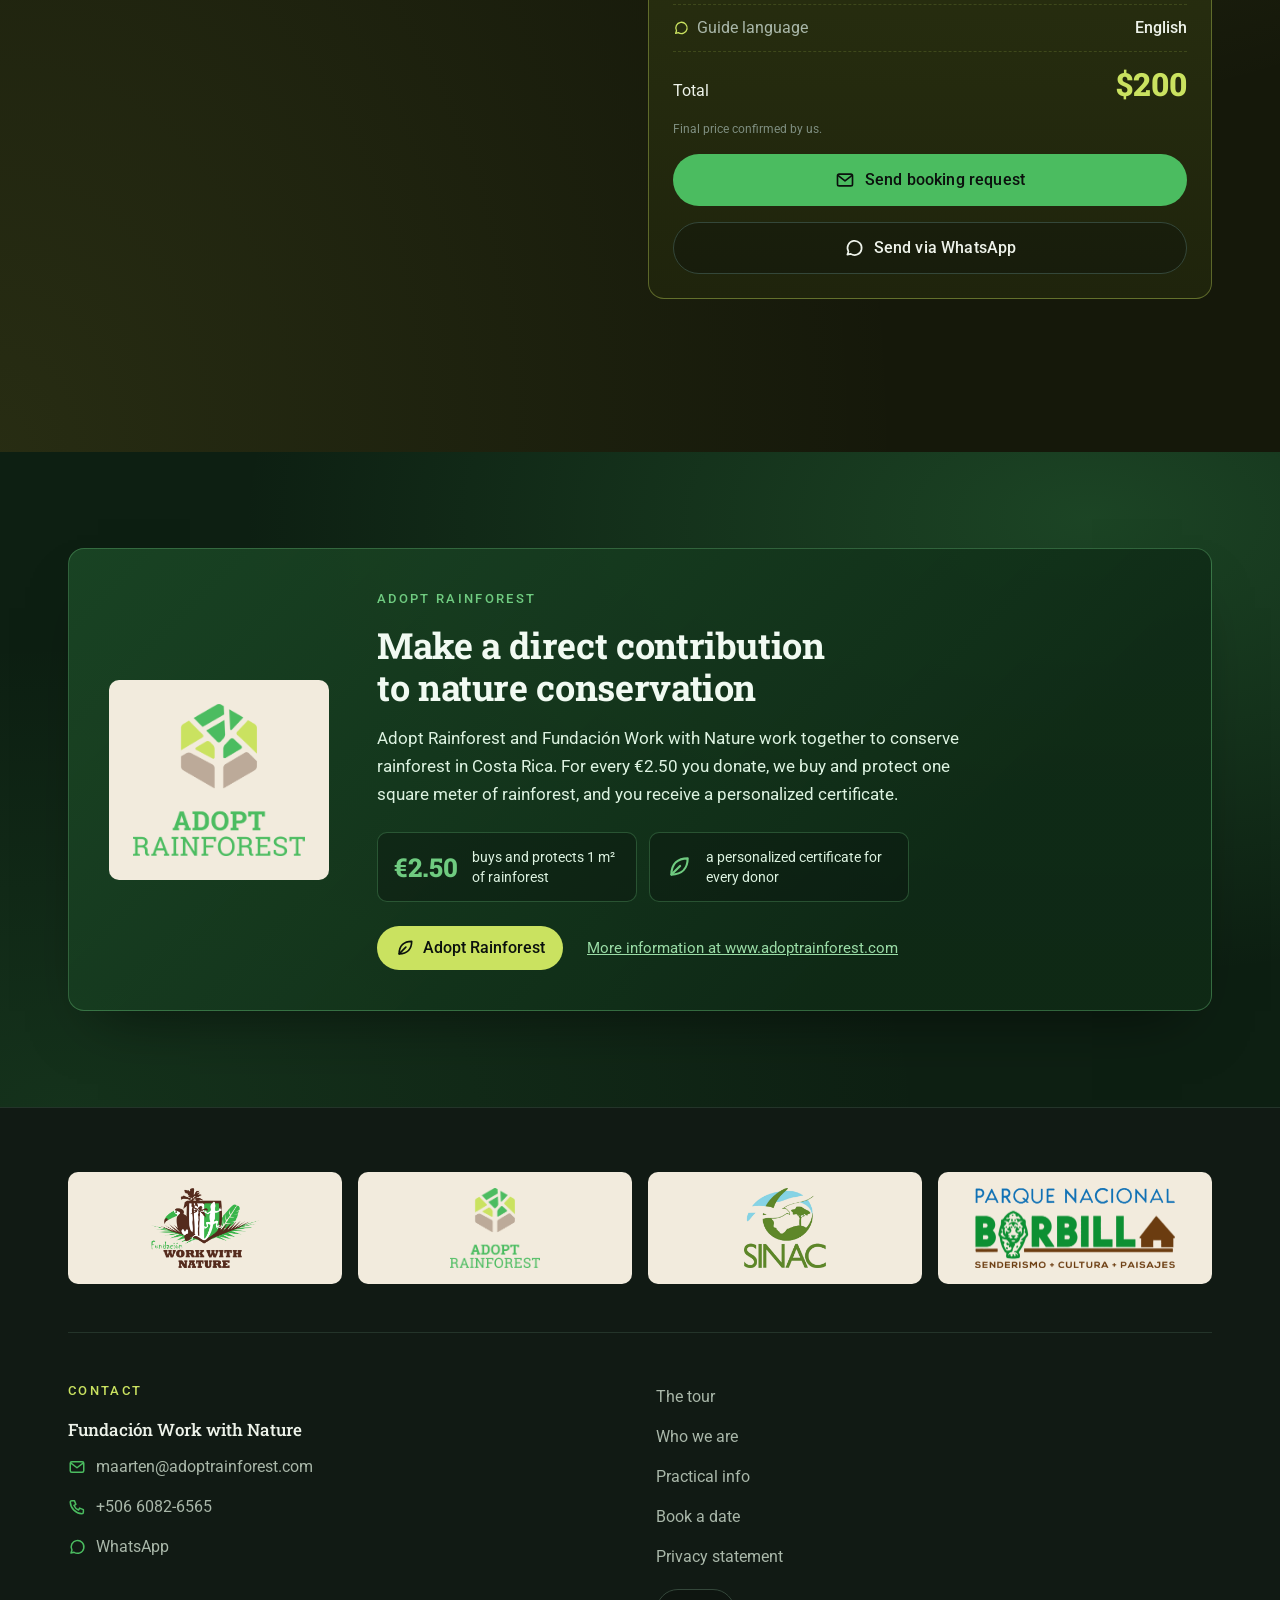
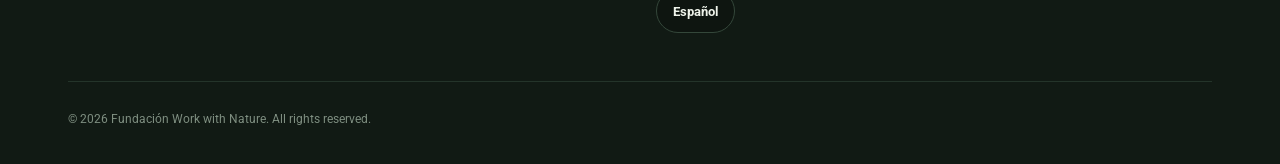
==== commit 9796b4cc: "Trees 40,535; photo swaps; capitalized animal names; Barbilla as first partner and in header; Total " ====
--- a/index.html
+++ b/index.html
@@ -89,8 +89,10 @@
 
   <!-- ============ HEADER ============ -->
   <header class="site-header" id="top">
-    <a class="brand" href="#top" aria-label="Fundación Work with Nature">
+    <a class="brand" href="#top" aria-label="Fundación Work with Nature · Parque Nacional Barbilla">
       <img src="assets/logos/work-with-nature.png" alt="Fundación Work with Nature" width="73" height="54">
+      <span class="brand-sep" aria-hidden="true"></span>
+      <img class="brand-park" src="assets/logos/barbilla.png" alt="Parque Nacional Barbilla" width="100" height="40">
     </a>
     <nav class="main-nav" id="mainNav" aria-label="Main">
       <a href="#tour" data-t="nav.tour"></a>
--- a/css/style.css
+++ b/css/style.css
@@ -155,6 +155,9 @@
 .brand { display: flex; align-items: center; text-decoration: none; }
 .brand { padding: 4px 8px; border-radius: var(--r-md); background: var(--cream); box-shadow: 0 6px 18px -8px rgba(0,0,0,.5); }
 .brand img { height: 54px; width: auto; display: block; }
+.brand { gap: 10px; }
+.brand .brand-park { height: 38px; }
+.brand-sep { width: 1px; align-self: stretch; margin: 6px 0; background: rgba(85,43,29,.25); }
 .main-nav { display: flex; gap: 32px; }
 .main-nav a { text-decoration: none; color: var(--moss); font-weight: 500; font-size: 15px; position: relative; padding: 8px 0; transition: color var(--t-fast); }
 .main-nav a::after { content: ""; position: absolute; left: 0; right: 0; bottom: 2px; height: 2px; background: var(--canopy); transform: scaleX(0); transform-origin: left; transition: transform var(--t-med) var(--ease); }
@@ -357,7 +360,8 @@
 .org-stats li { padding: 16px; border-radius: var(--r-md); background: rgba(42,29,23,.75); border: 1px solid rgba(188,170,153,.18); }
 .org-stats b { display: block; font: 800 28px/1.1 var(--f-slab); color: var(--cream); }
 .org-stats span { display: block; margin-top: 4px; font-size: 13px; line-height: 18px; color: var(--clay); }
-.partner-list { list-style: none; margin: 0; padding: 0; display: grid; grid-template-columns: repeat(3, 1fr); gap: 20px; }
+.partner-list { list-style: none; margin: 0; padding: 0; display: grid; grid-template-columns: repeat(4, 1fr); gap: 20px; }
+@media (max-width: 1180px) { .partner-list { grid-template-columns: repeat(2, 1fr); } }
 .org-band { position: relative; padding-bottom: var(--section); text-align: center; }
 .org-band .chips { justify-content: center; }
 .partner {
@@ -571,7 +575,9 @@
 }
 @media (max-width: 640px) {
   .header-cta { display: none; }
-  .brand img { height: 44px; }
+  .brand img { height: 40px; }
+  .brand { gap: 6px; padding: 3px 6px; }
+  .brand .brand-park { height: 26px; }
   .hero-content { padding-top: 112px; }
   .hero-ctas .btn { flex: 1 1 auto; }
   .facts { width: 100%; }
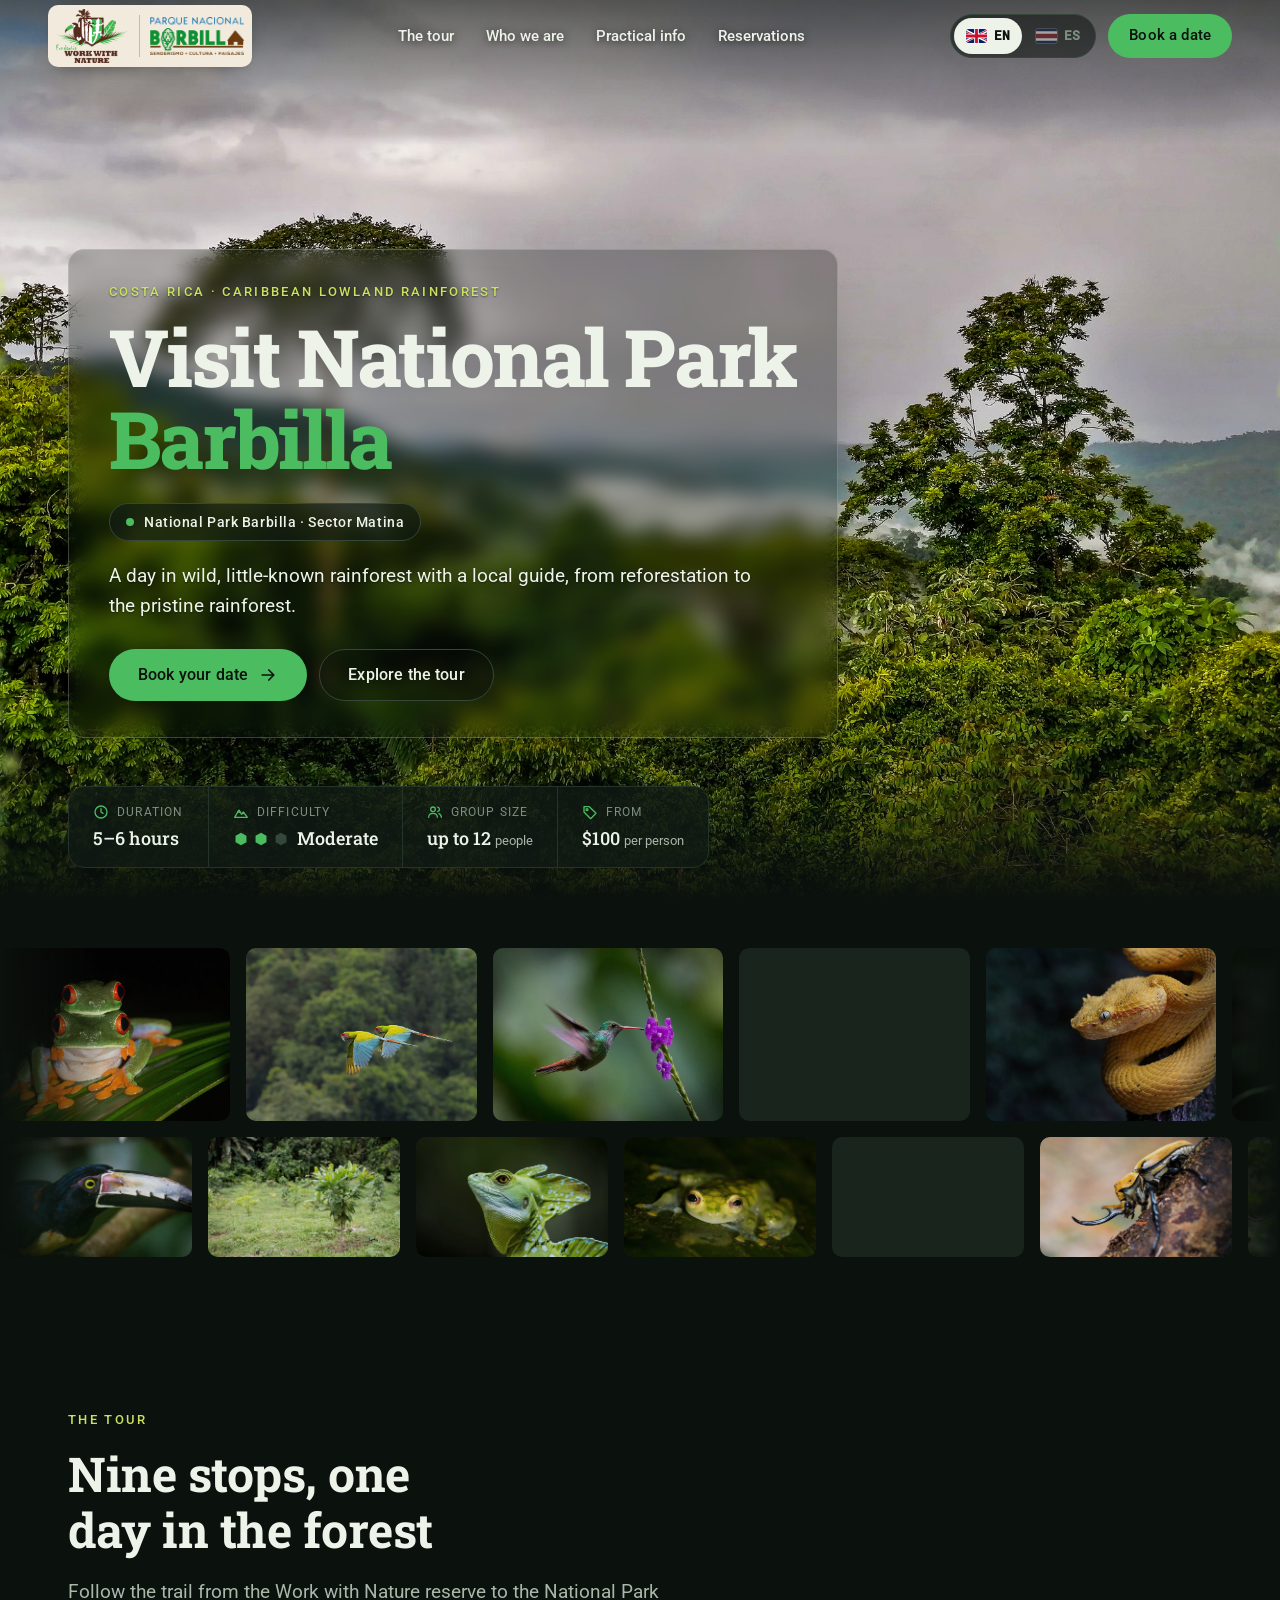
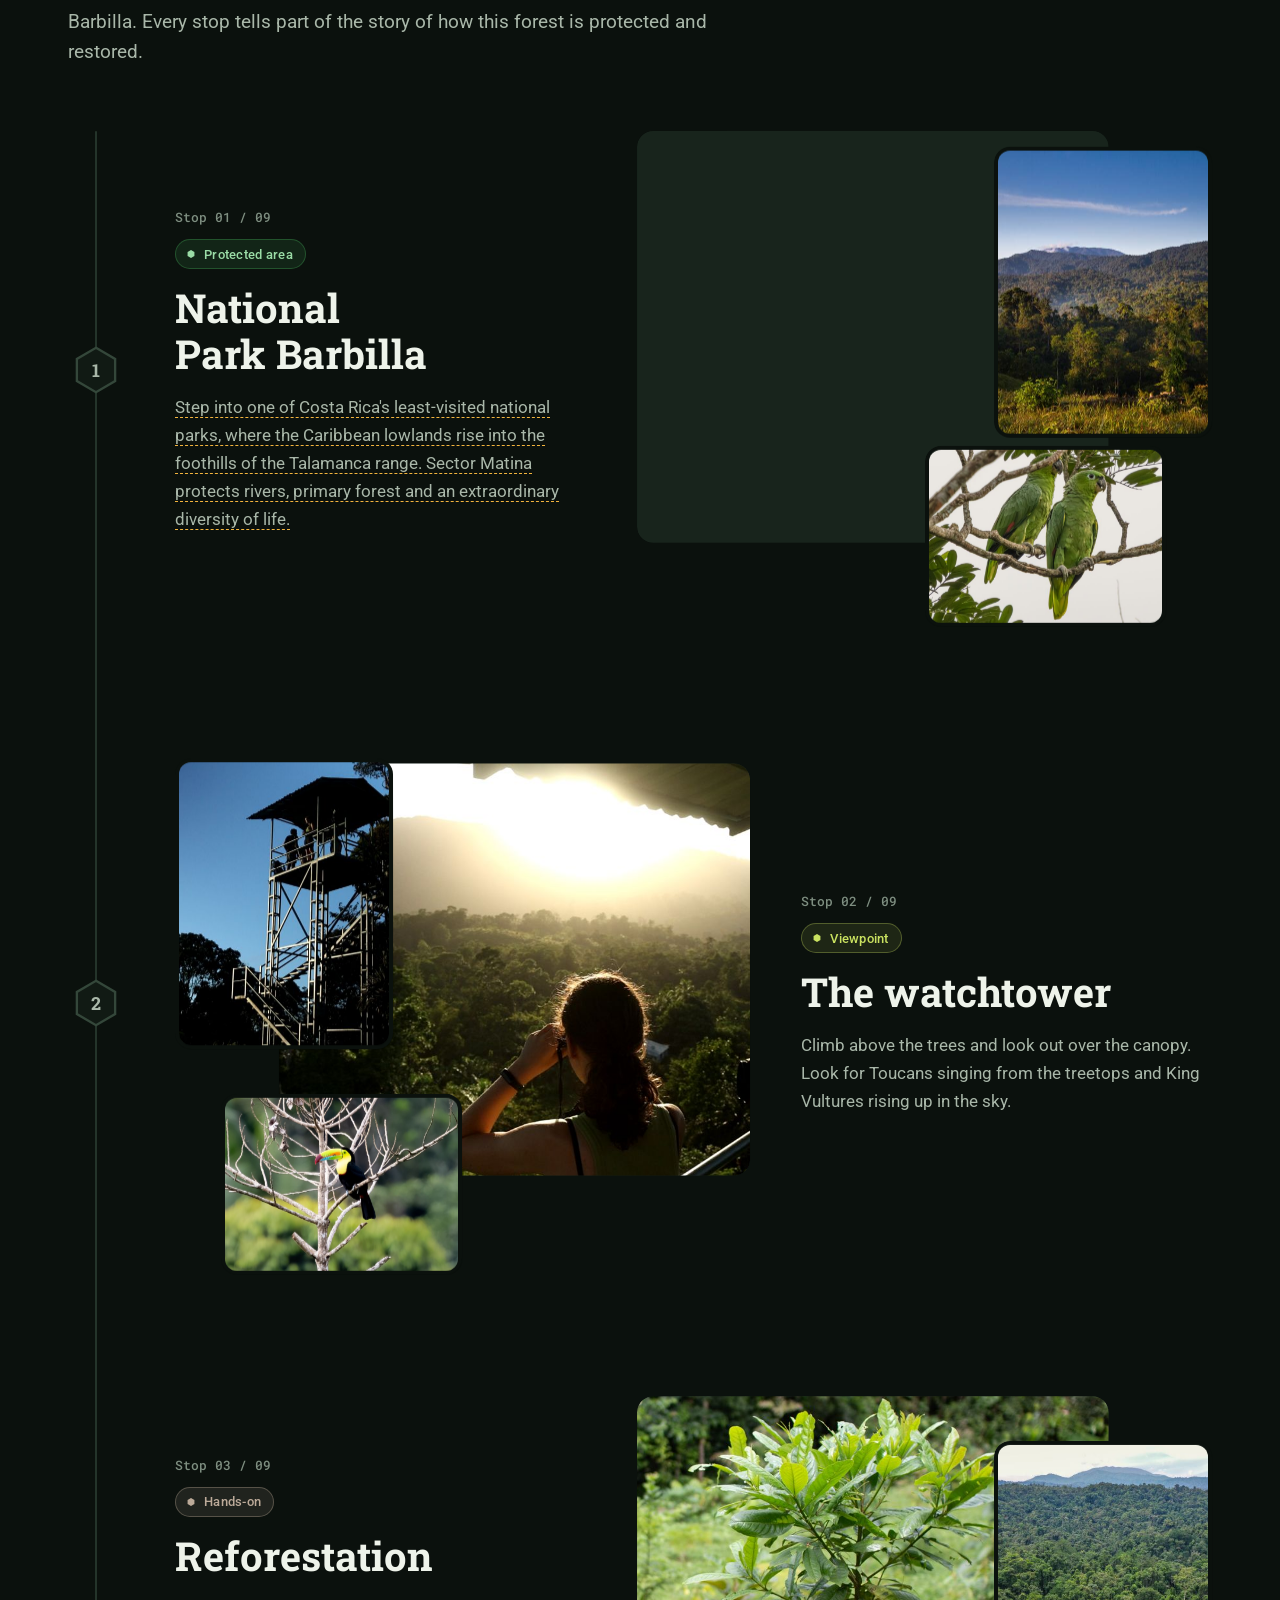
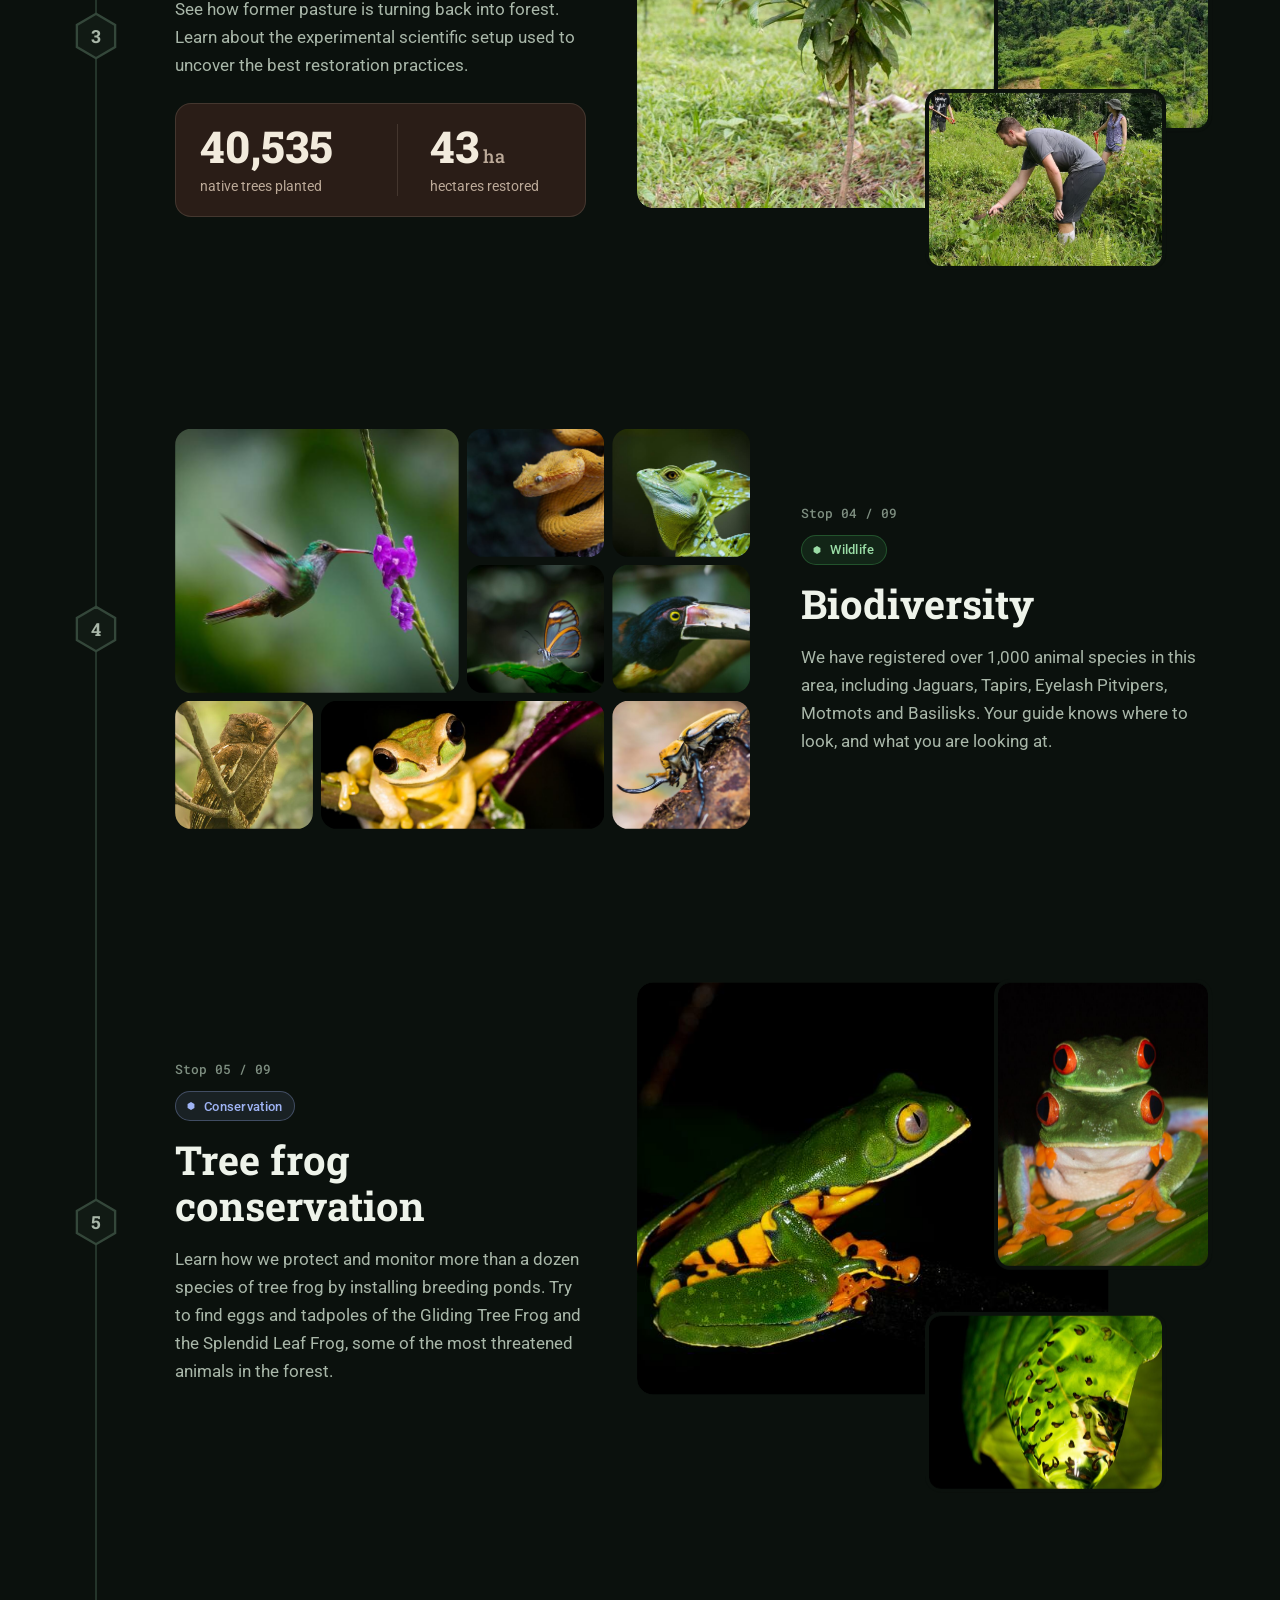
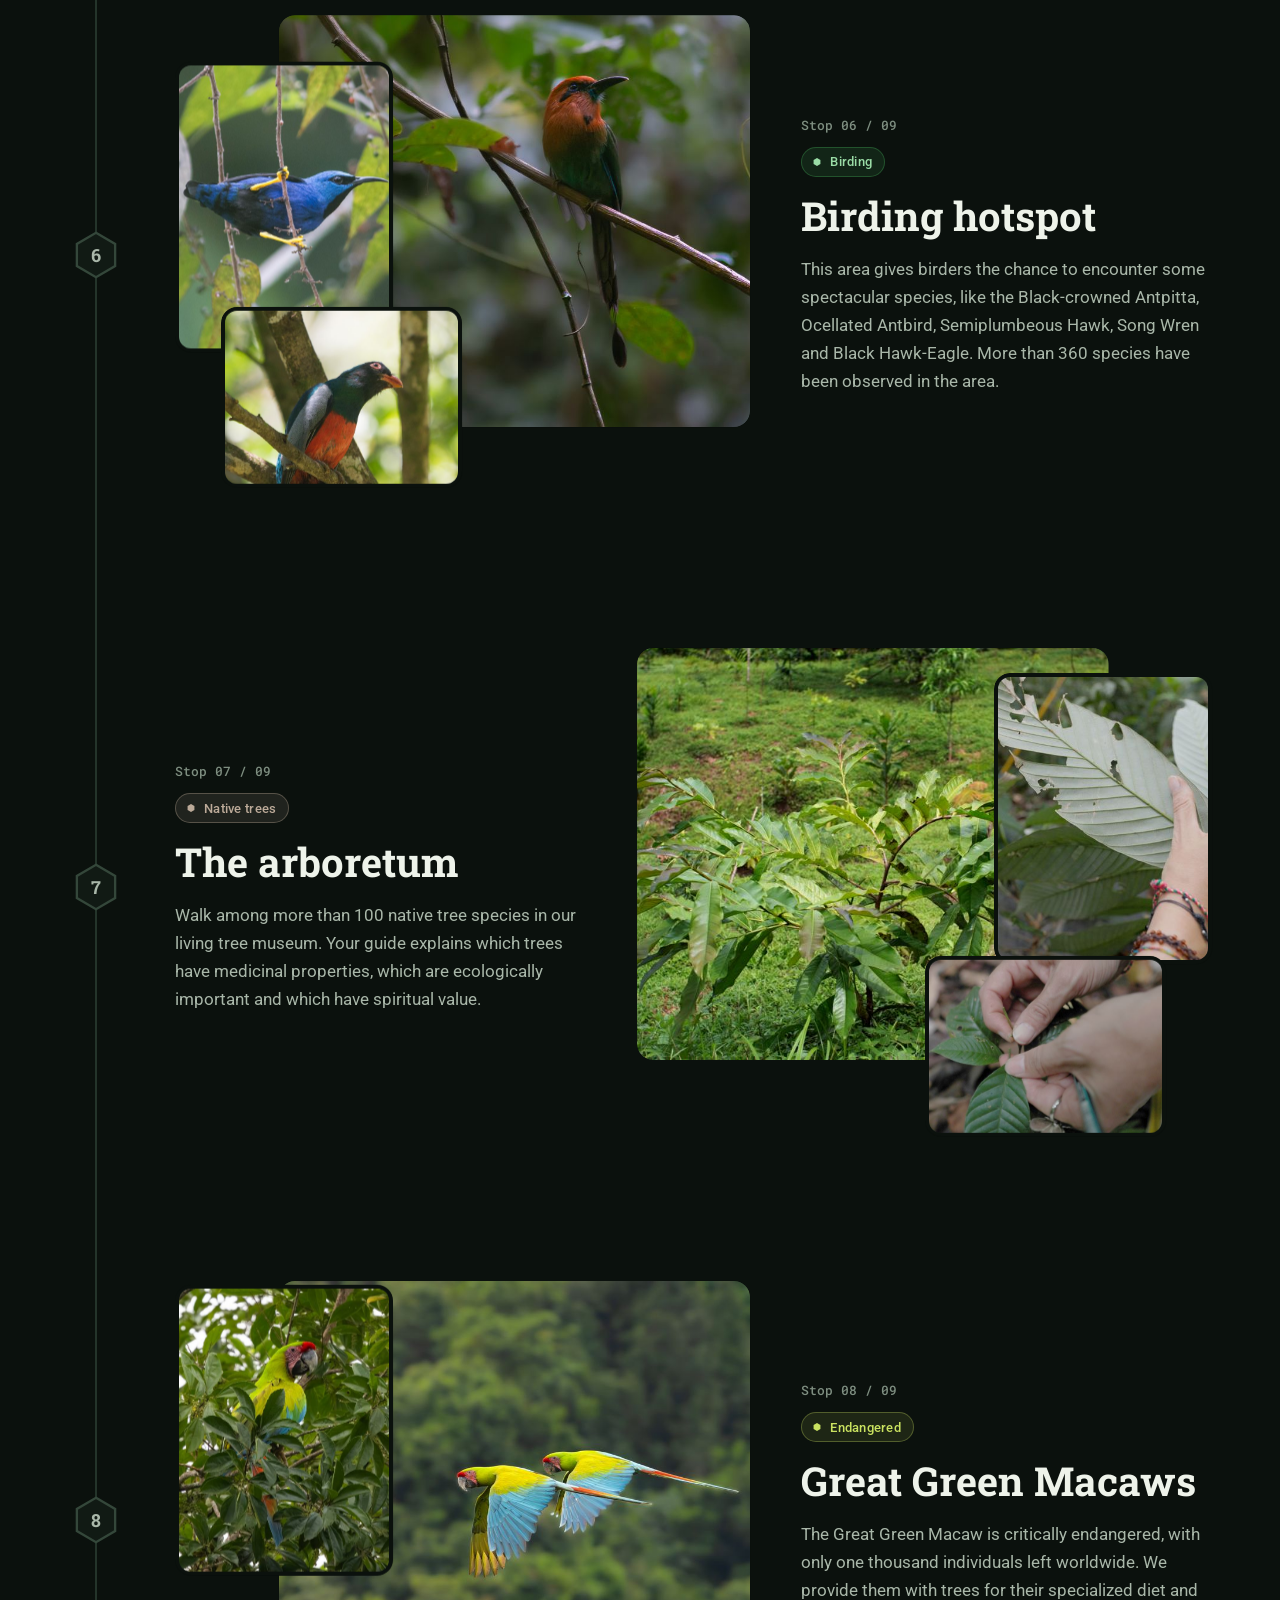
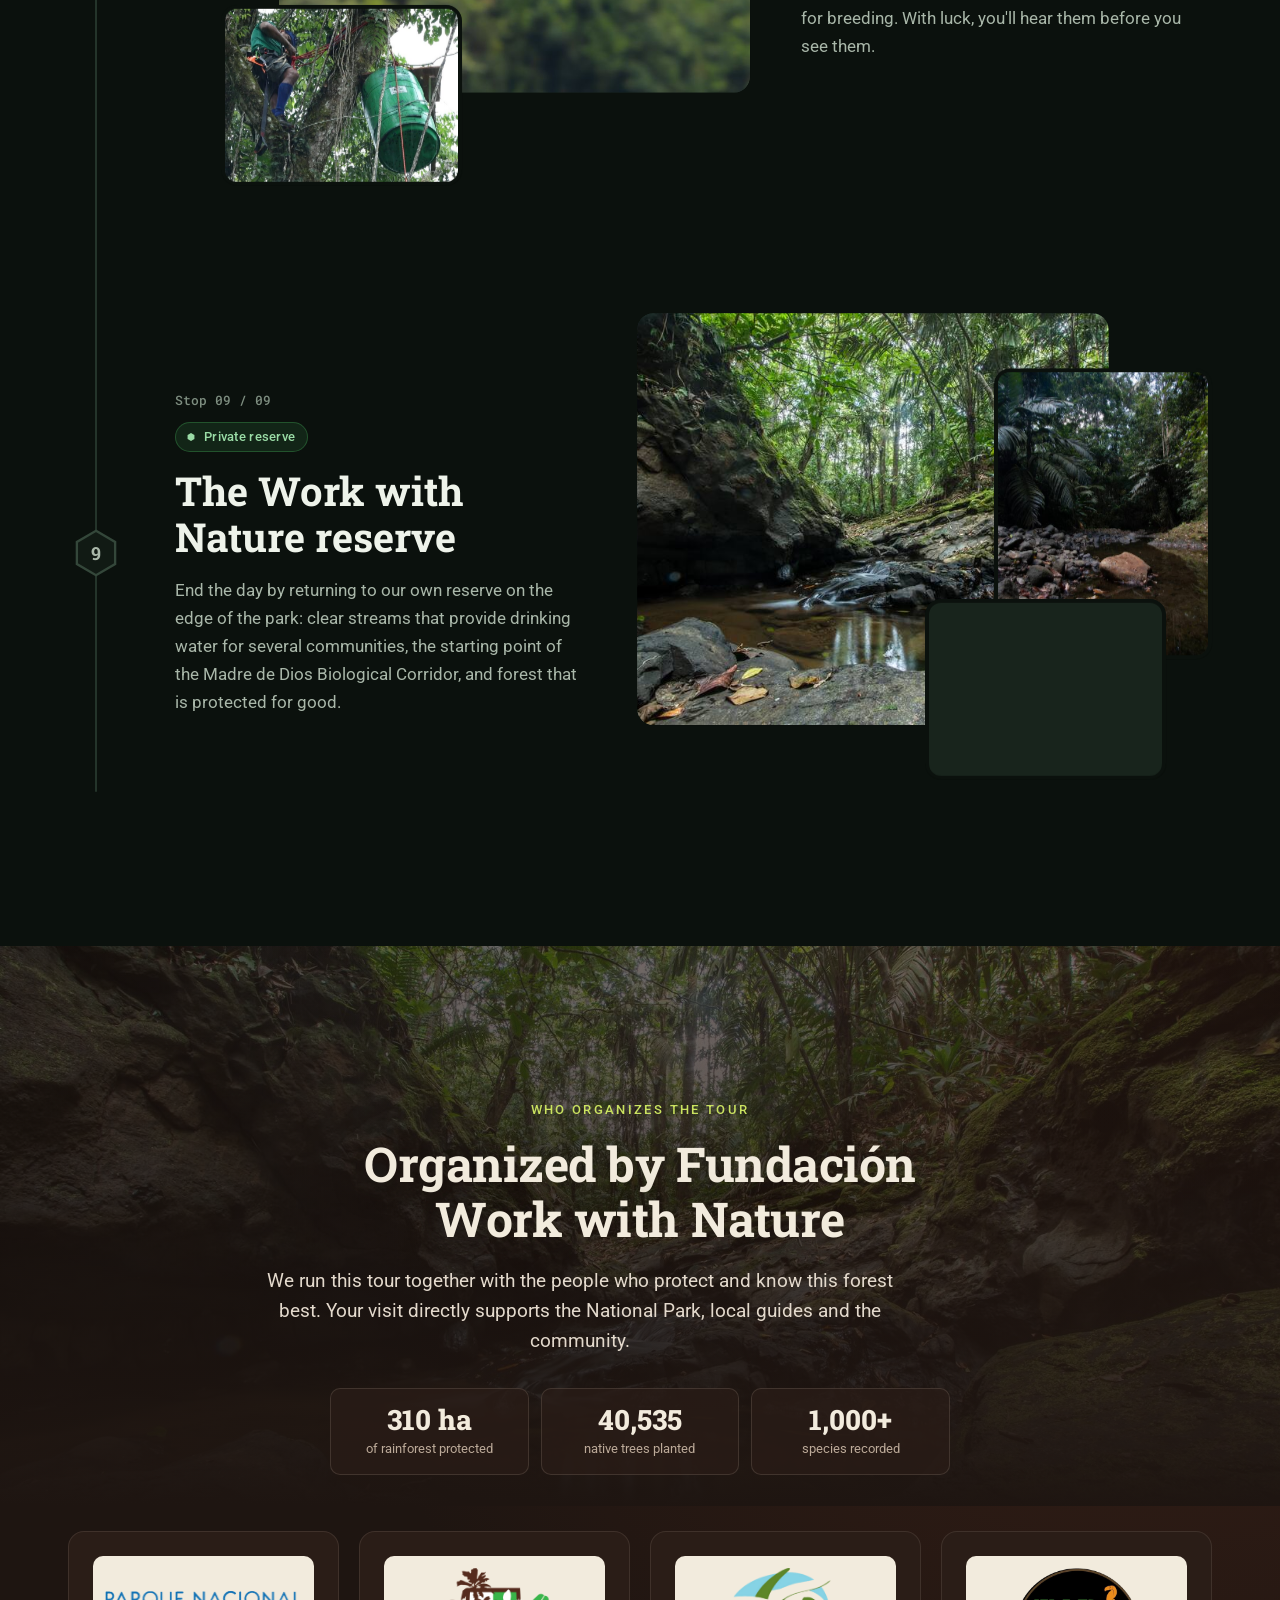
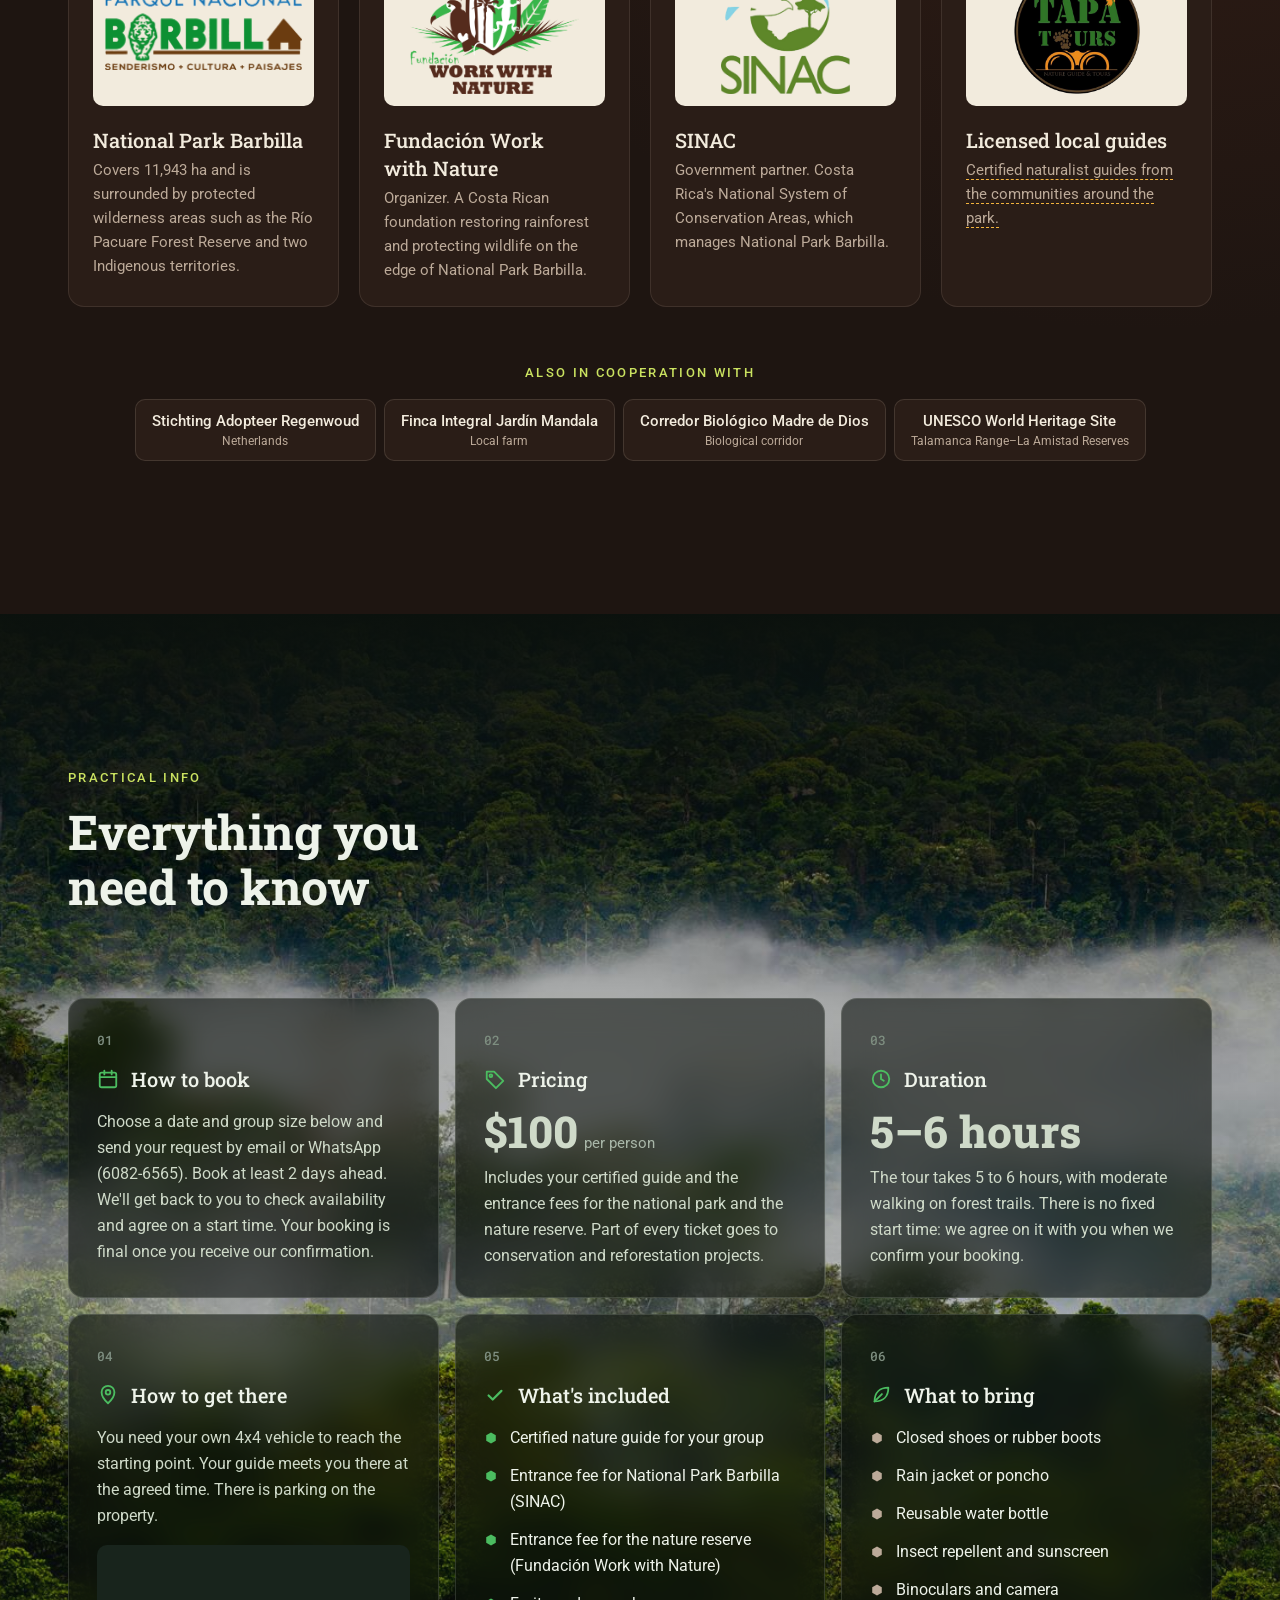
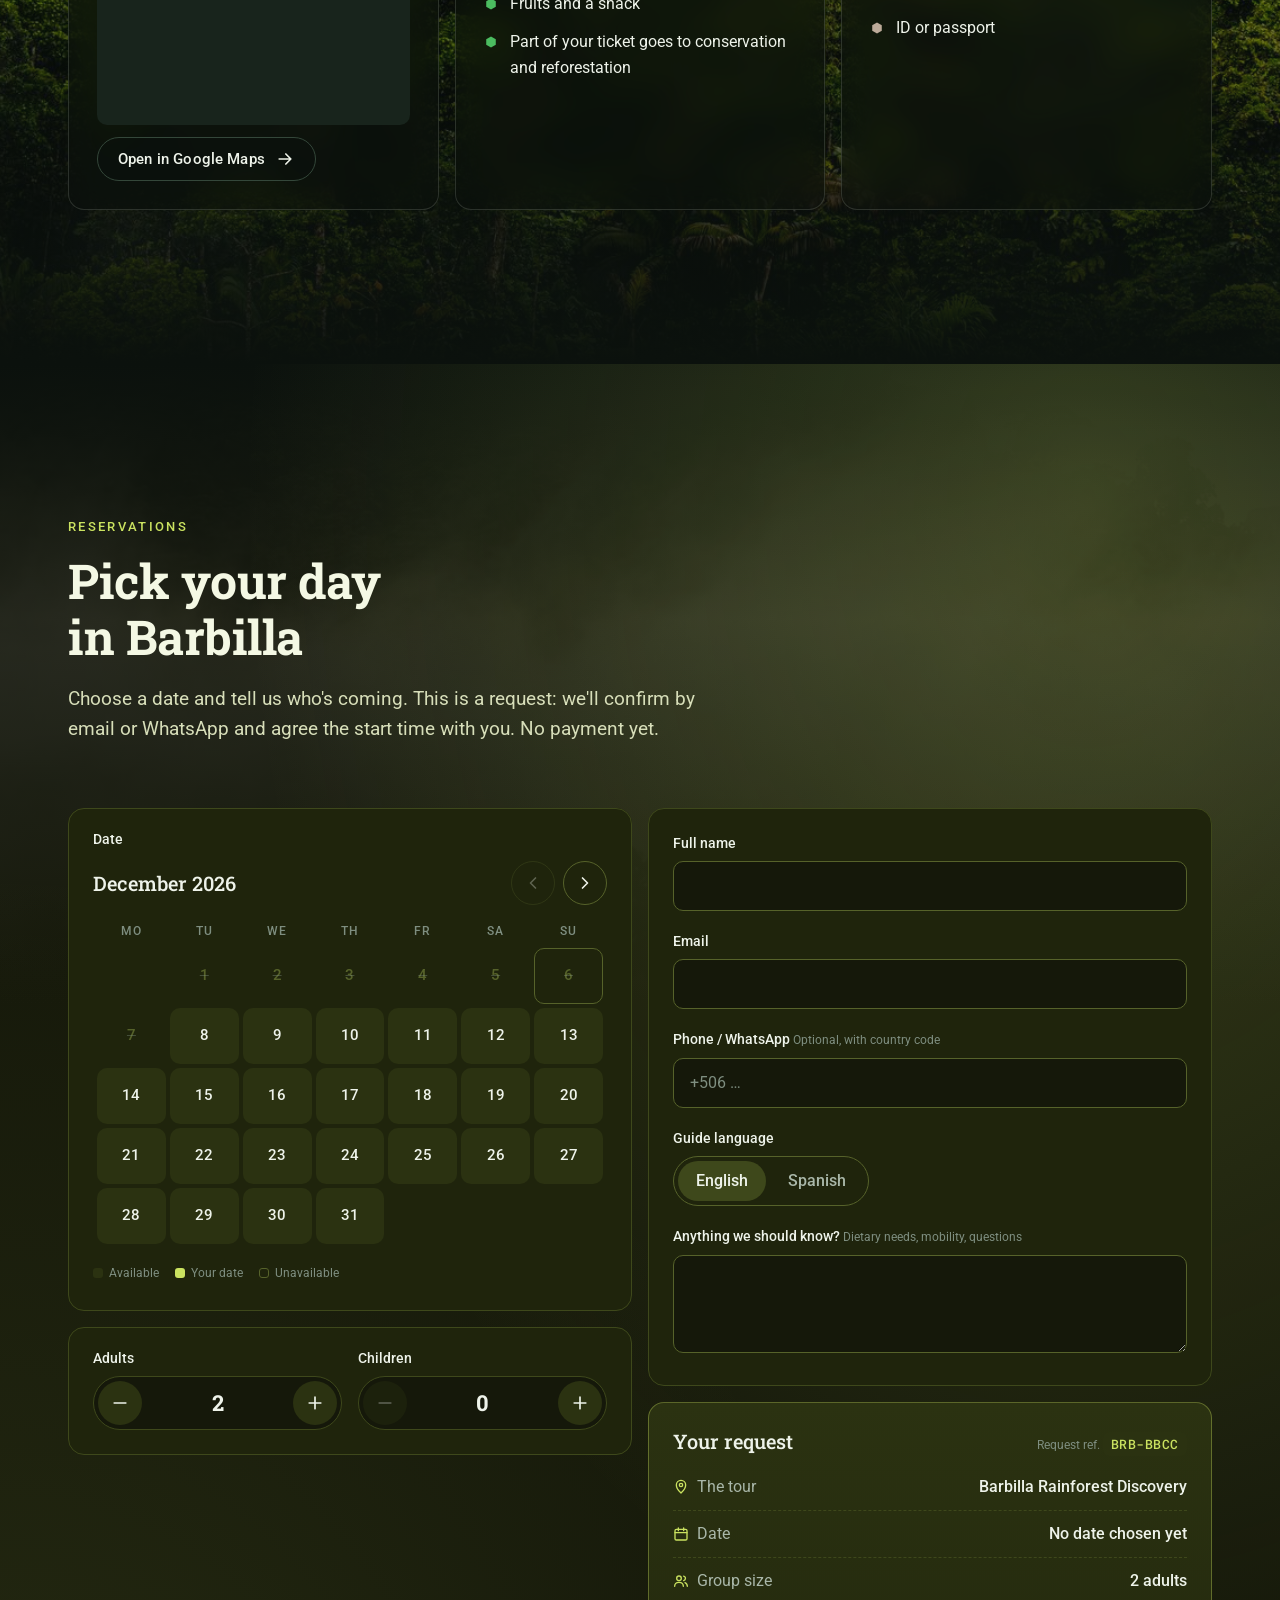
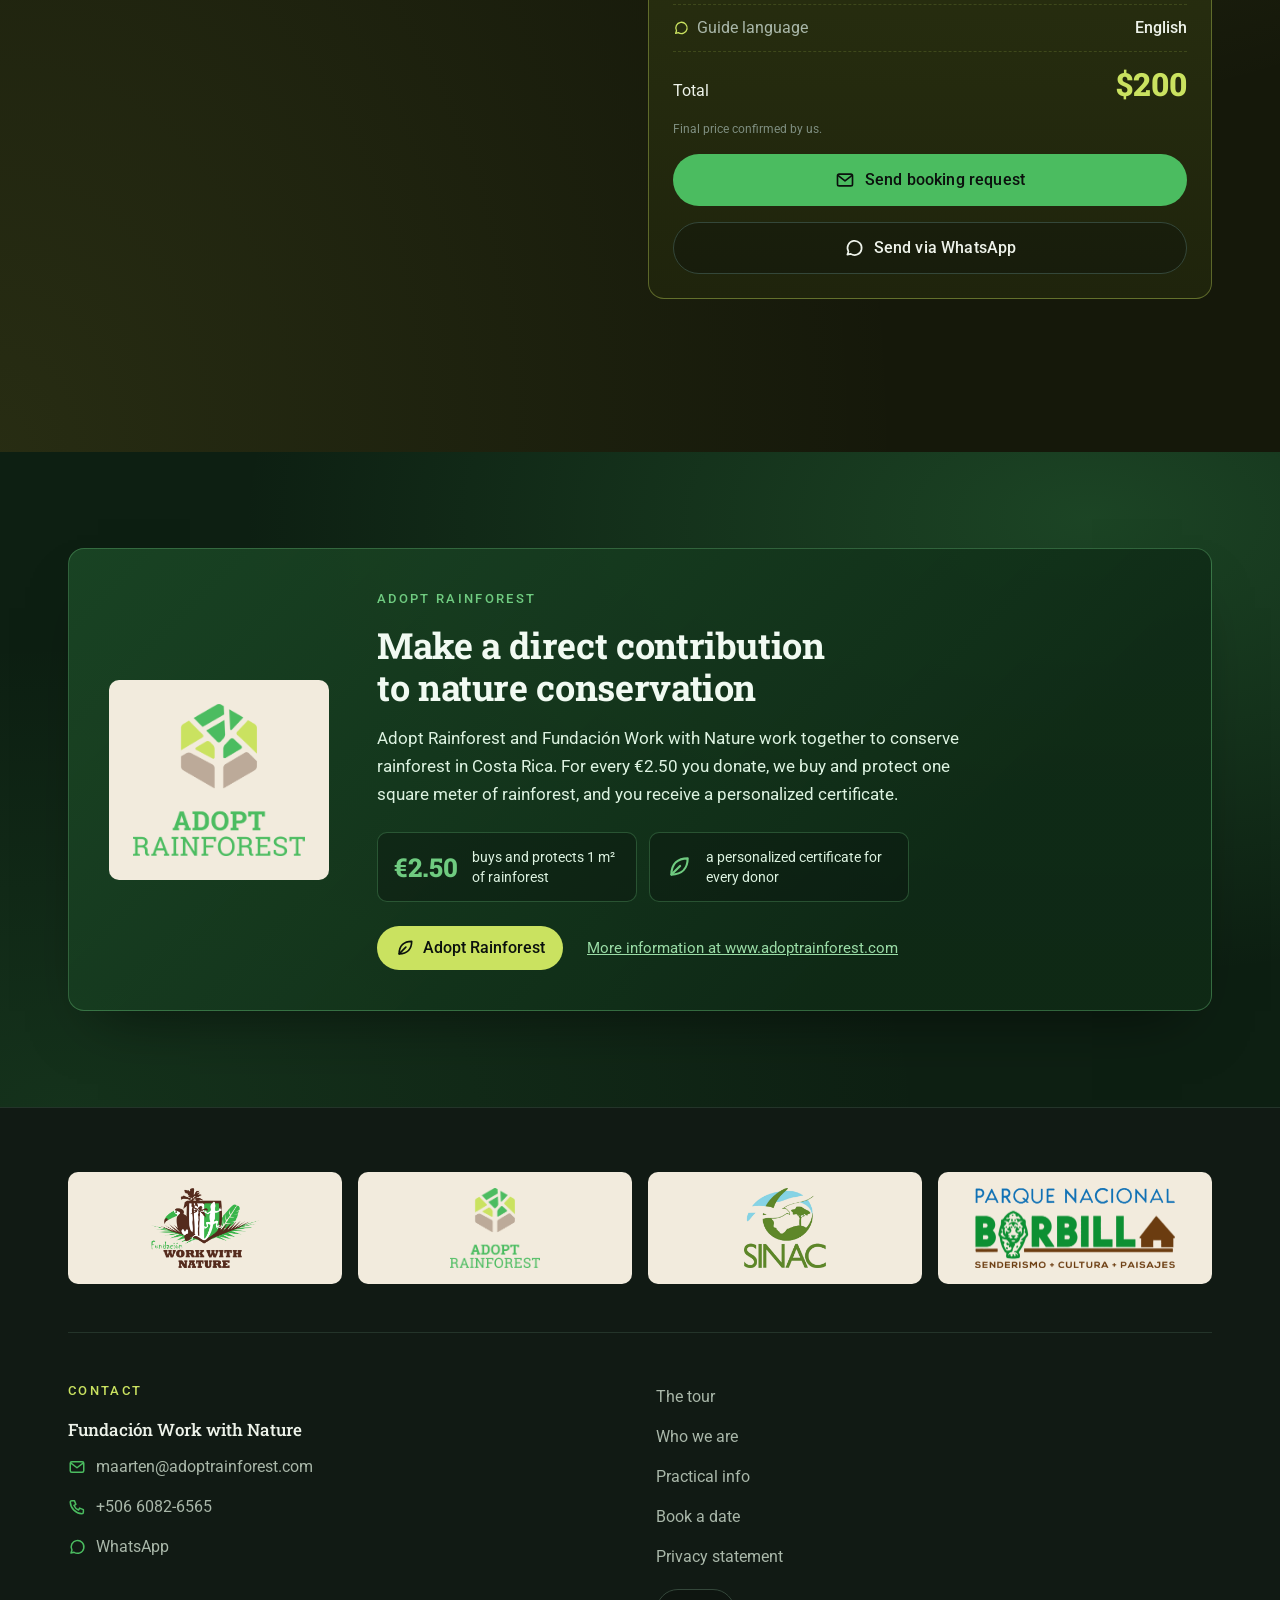
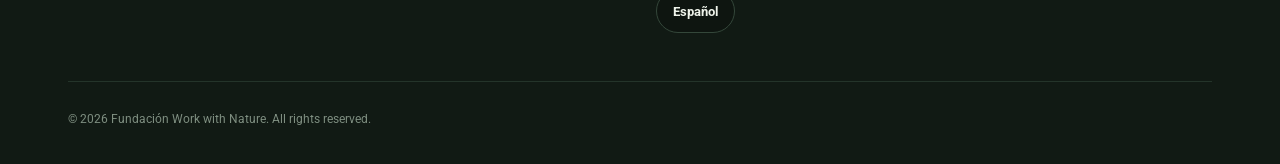
==== commit 62ca4a45: "Guest reviews section (EN/ES), hidden until real reviews are added; ?reviews=demo preview Co-Authore" ====
--- a/index.html
+++ b/index.html
@@ -191,6 +191,15 @@
       <div class="wrap log-grid" id="logGrid"></div>
     </section>
 
+    <!-- ============ GUEST REVIEWS (hidden until content.js has reviews) ============ -->
+    <section class="reviews" id="reviews" aria-labelledby="reviewsTitle" hidden>
+      <div class="wrap section-head">
+        <p class="eyebrow" data-t="reviews.eyebrow"></p>
+        <h2 id="reviewsTitle" data-t="reviews.title"></h2>
+      </div>
+      <div class="wrap review-grid" id="reviewGrid"></div>
+    </section>
+
     <!-- ============ 4. BOOKING ============ -->
     <section class="booking" id="book" aria-labelledby="bookTitle">
       <div class="booking-bg" aria-hidden="true"><img id="bookingBg" alt="" loading="lazy"></div>
--- a/css/style.css
+++ b/css/style.css
@@ -678,3 +678,27 @@
 .adopt-facts span { color: var(--canopy-100); }
 .adopt-more { color: var(--canopy-300); }
 @media (max-width: 640px) { .adopt { padding-top: 64px; } }
+
+/* ---------------- Guest reviews ---------------- */
+.reviews { position: relative; padding-bottom: var(--section); background: var(--night-900); }
+.reviews::before { content: ""; position: absolute; inset: 0; pointer-events: none;
+  background: radial-gradient(ellipse at 15% 0%, rgba(159,180,245,.08), transparent 55%); }
+.reviews > .wrap { position: relative; }
+.review-grid { display: grid; grid-template-columns: repeat(3, minmax(0, 1fr)); gap: 20px; }
+.review { margin: 0; display: flex; flex-direction: column; gap: 20px; padding: 28px; border-radius: var(--r-lg);
+  background: var(--night-800); border: 1px solid var(--night-700); }
+.review-stars { display: flex; gap: 4px; }
+.review-stars svg { width: 16px; height: 16px; fill: var(--night-600); }
+.review-stars svg.on { fill: var(--lime); }
+.review-quote { margin: 0; flex: 1; position: relative; padding-top: 28px; font: 400 18px/29px var(--f-slab); color: var(--mist); }
+.review-quote::before { content: "\201C"; position: absolute; top: -14px; left: -4px; font: 800 64px/1 var(--f-slab); color: var(--canopy); }
+.review figcaption { border-top: 1px solid var(--night-700); padding-top: 16px; }
+.review-who { display: flex; align-items: center; gap: 12px; }
+.review-who img, .review-initial { width: 48px; height: 48px; border-radius: 50%; flex: none; object-fit: cover; }
+.review-initial { display: grid; place-items: center; background: var(--canopy-900); color: var(--canopy-300); font: 700 20px/1 var(--f-slab); }
+.review-who b { display: block; font: 500 16px/22px var(--f-sans); }
+.review-who span { font-size: 13px; color: var(--lichen); }
+.review-link { margin-left: auto; font-size: 13px; color: var(--canopy-300); }
+.review.is-todo { outline: 1px dashed rgba(242,179,61,.6); outline-offset: 4px; }
+@media (max-width: 1000px) { .review-grid { grid-template-columns: 1fr 1fr; } }
+@media (max-width: 640px) { .review-grid { grid-template-columns: 1fr; } .review { padding: 22px; } }
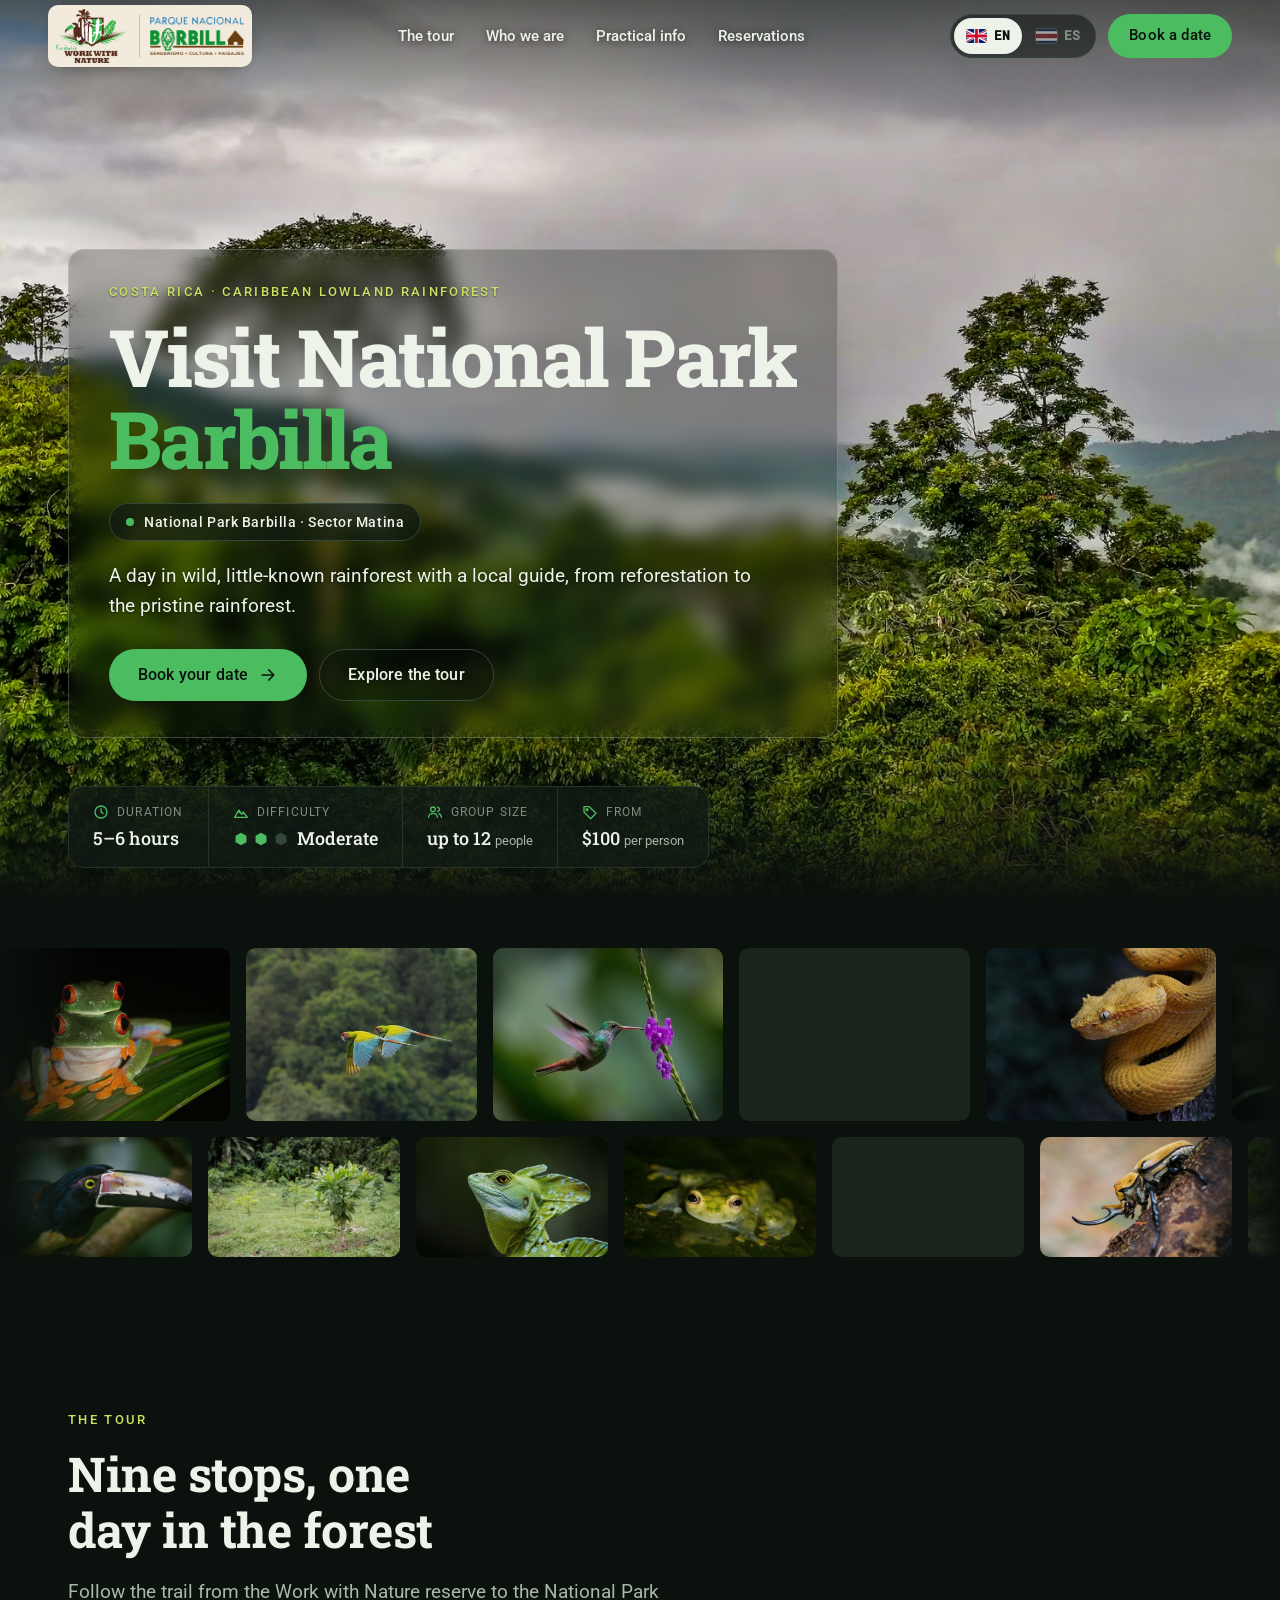
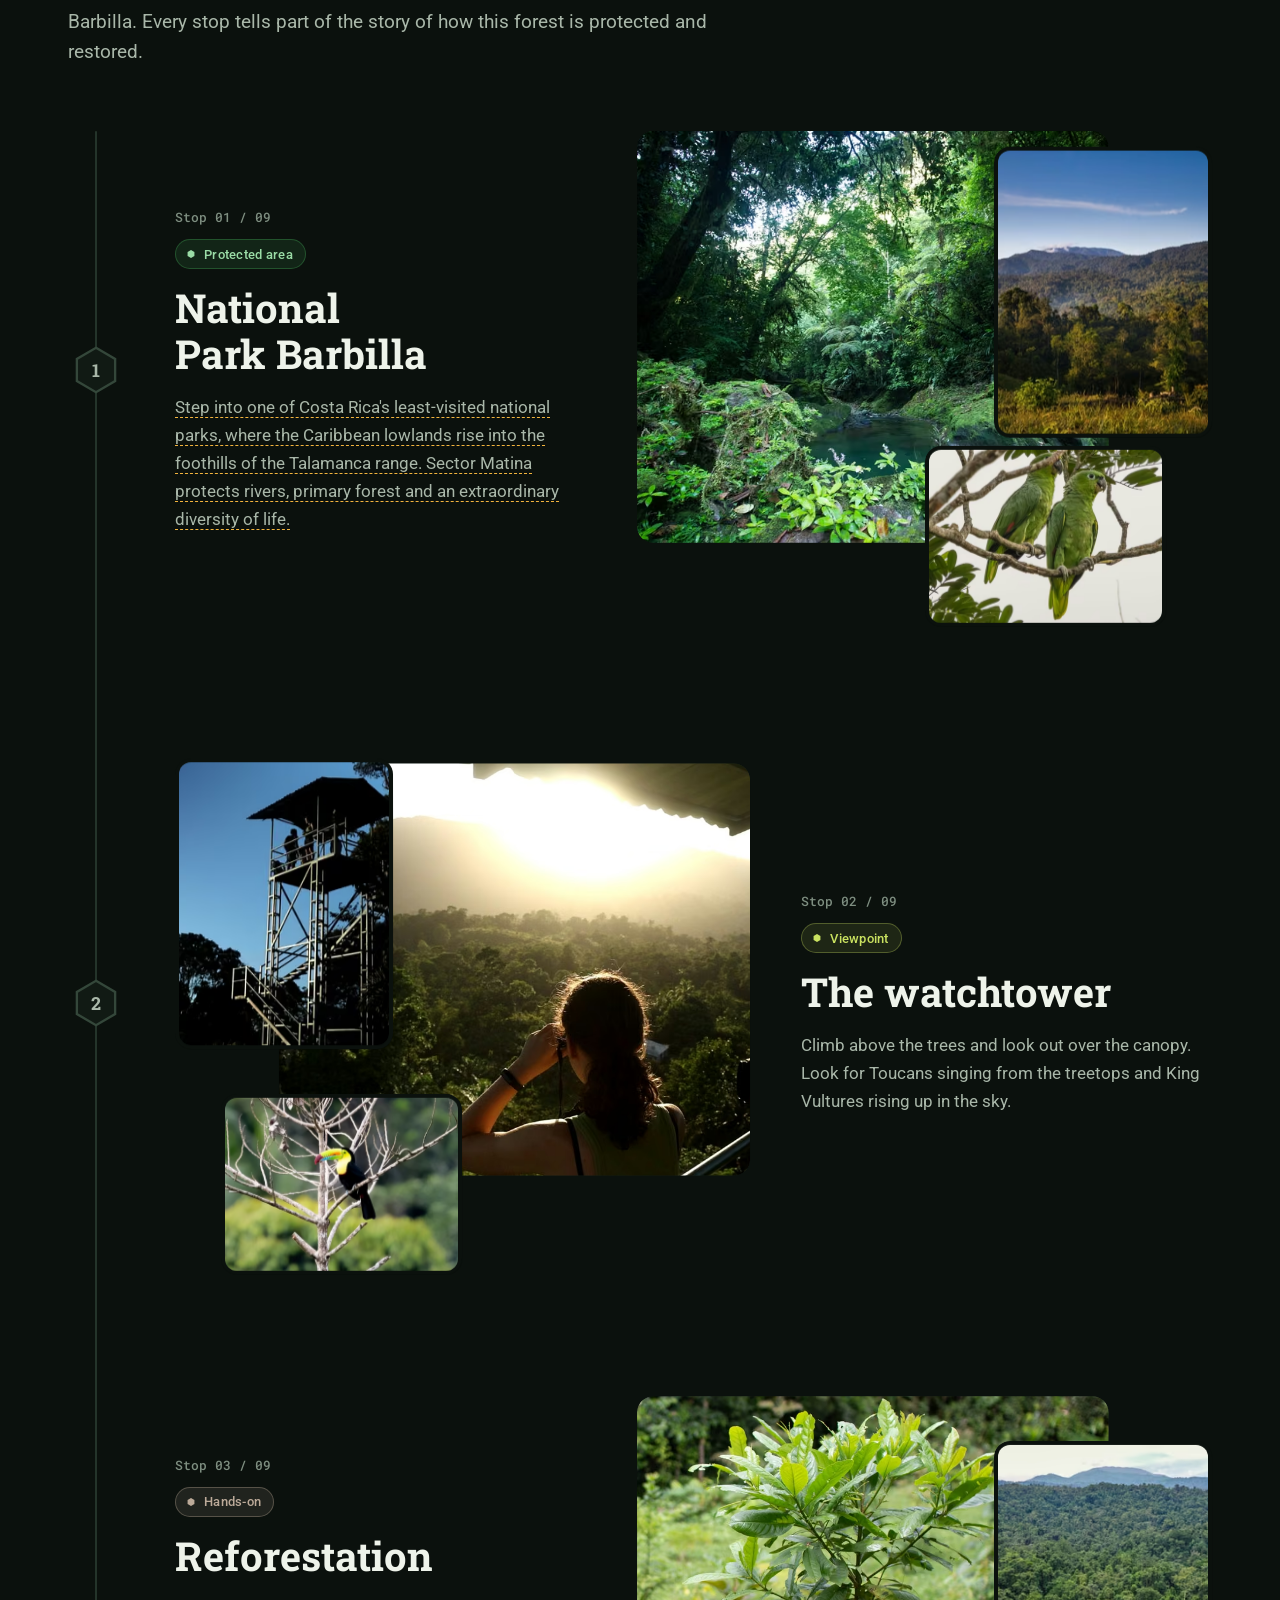
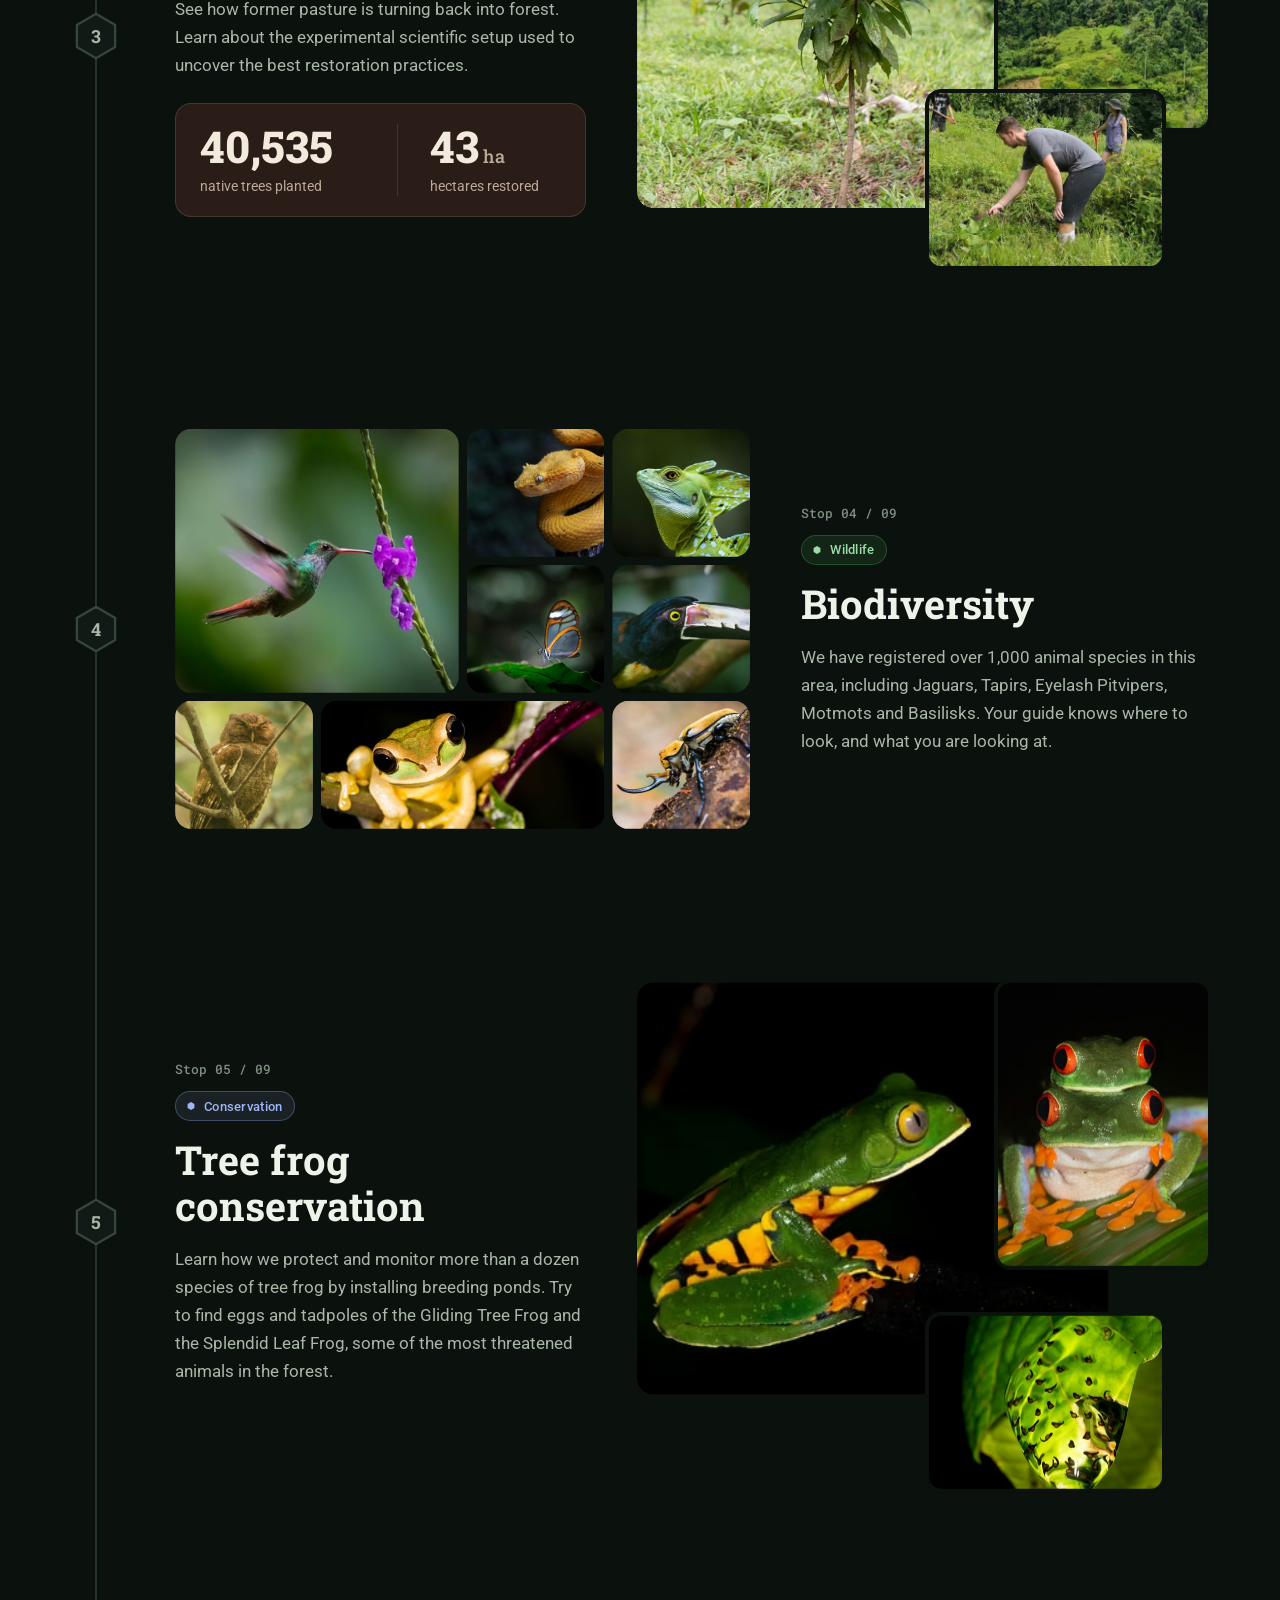
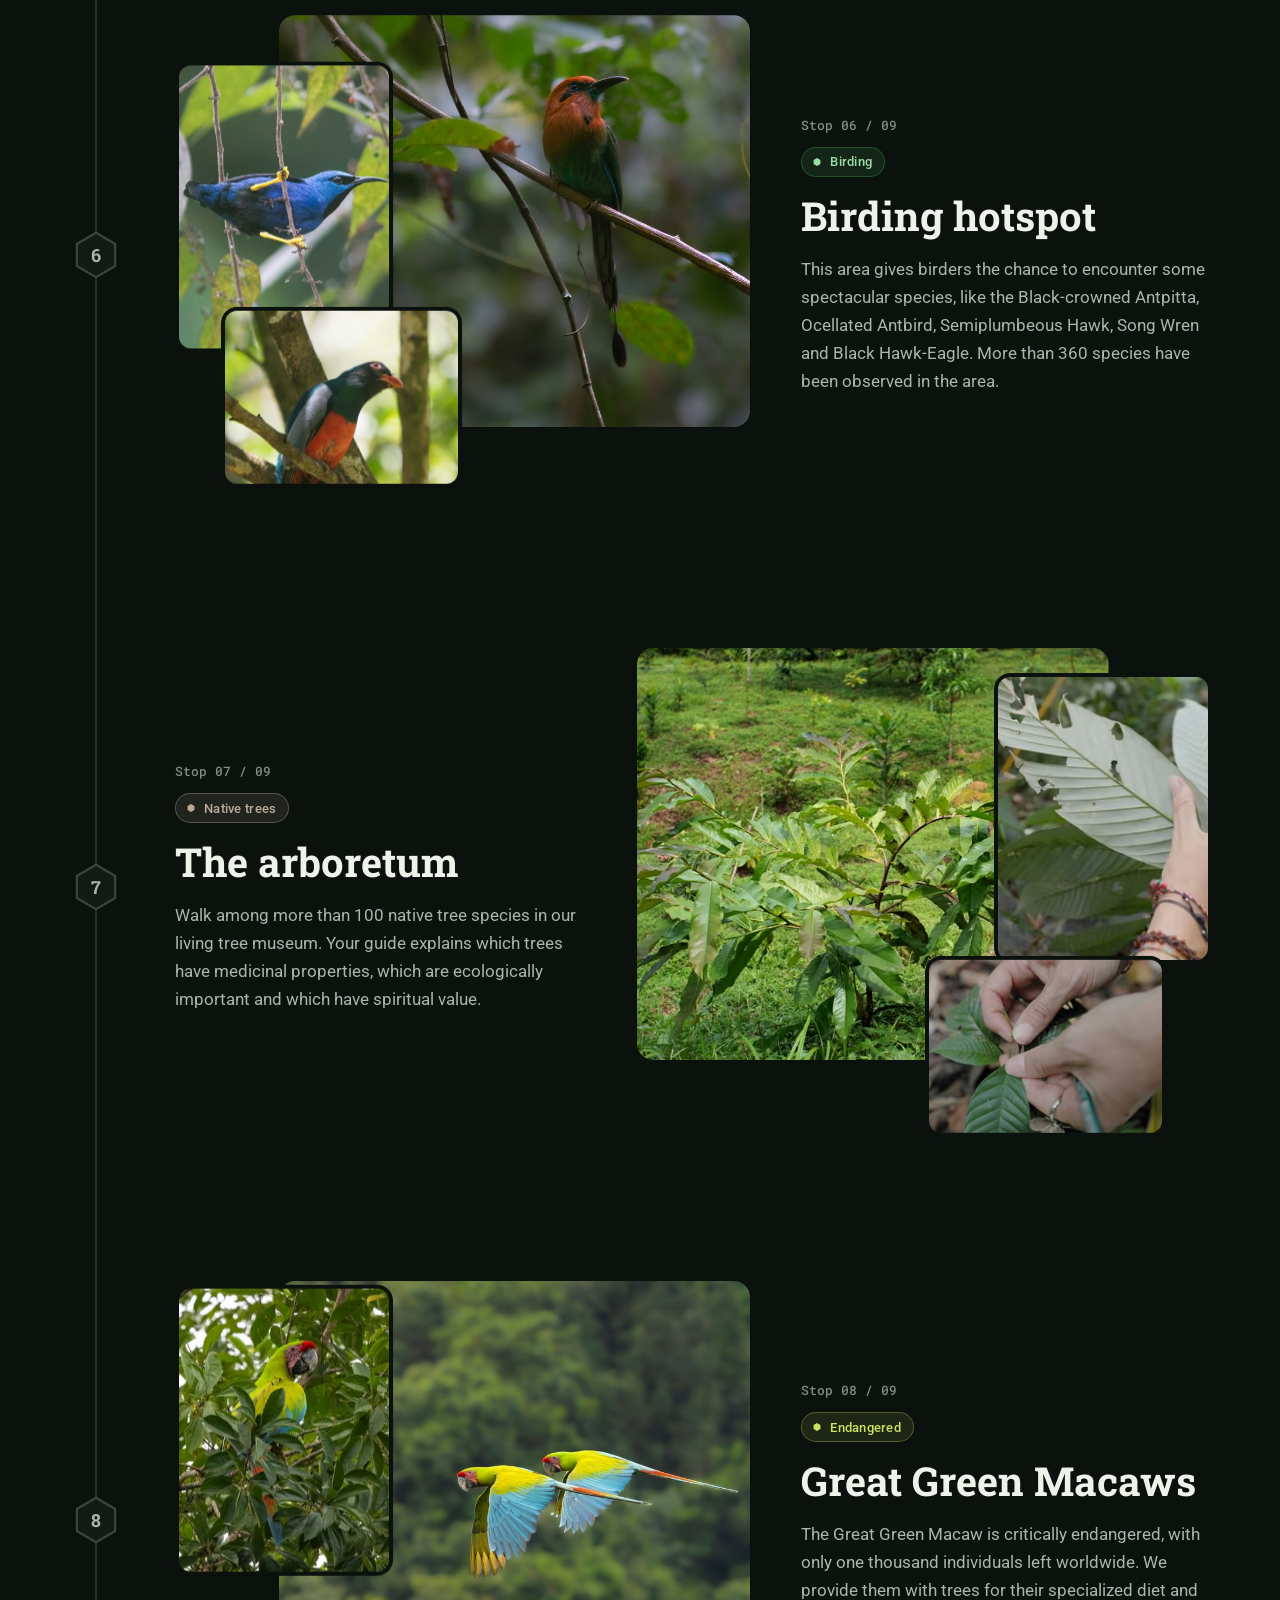
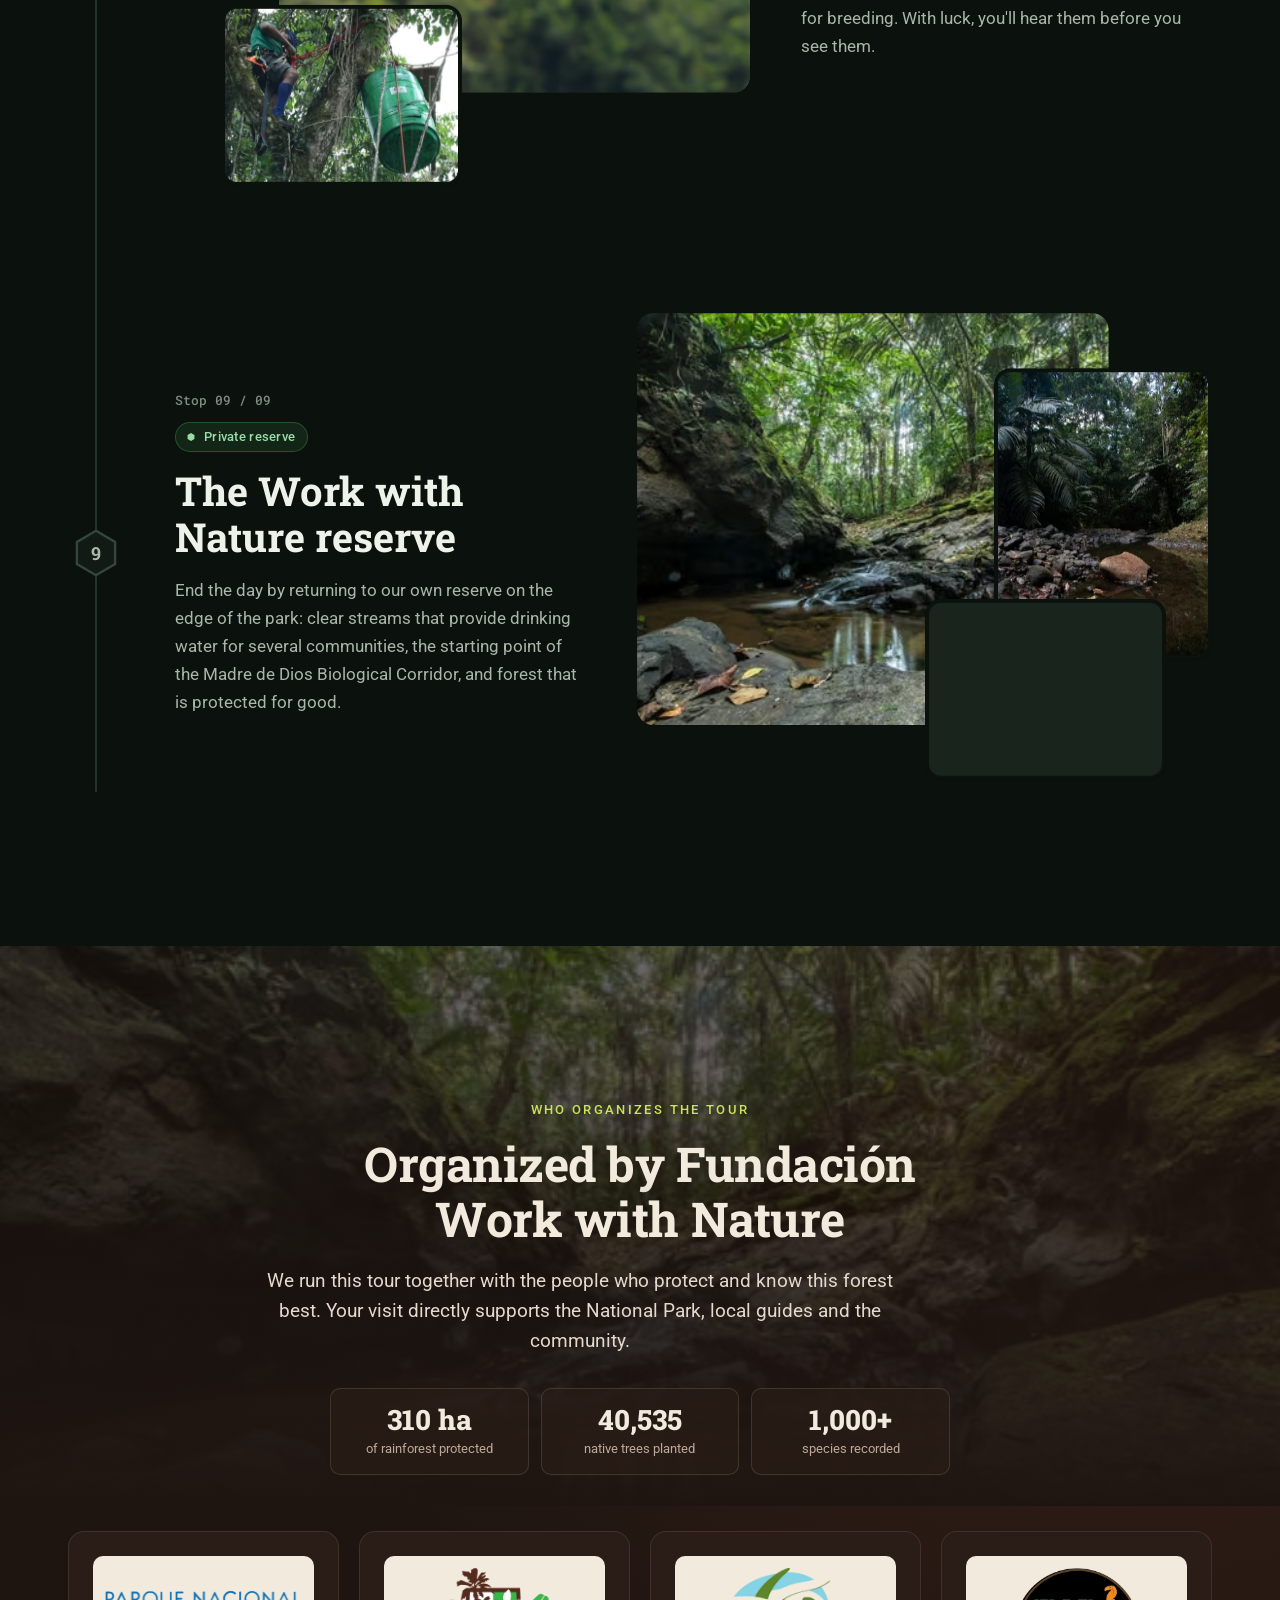
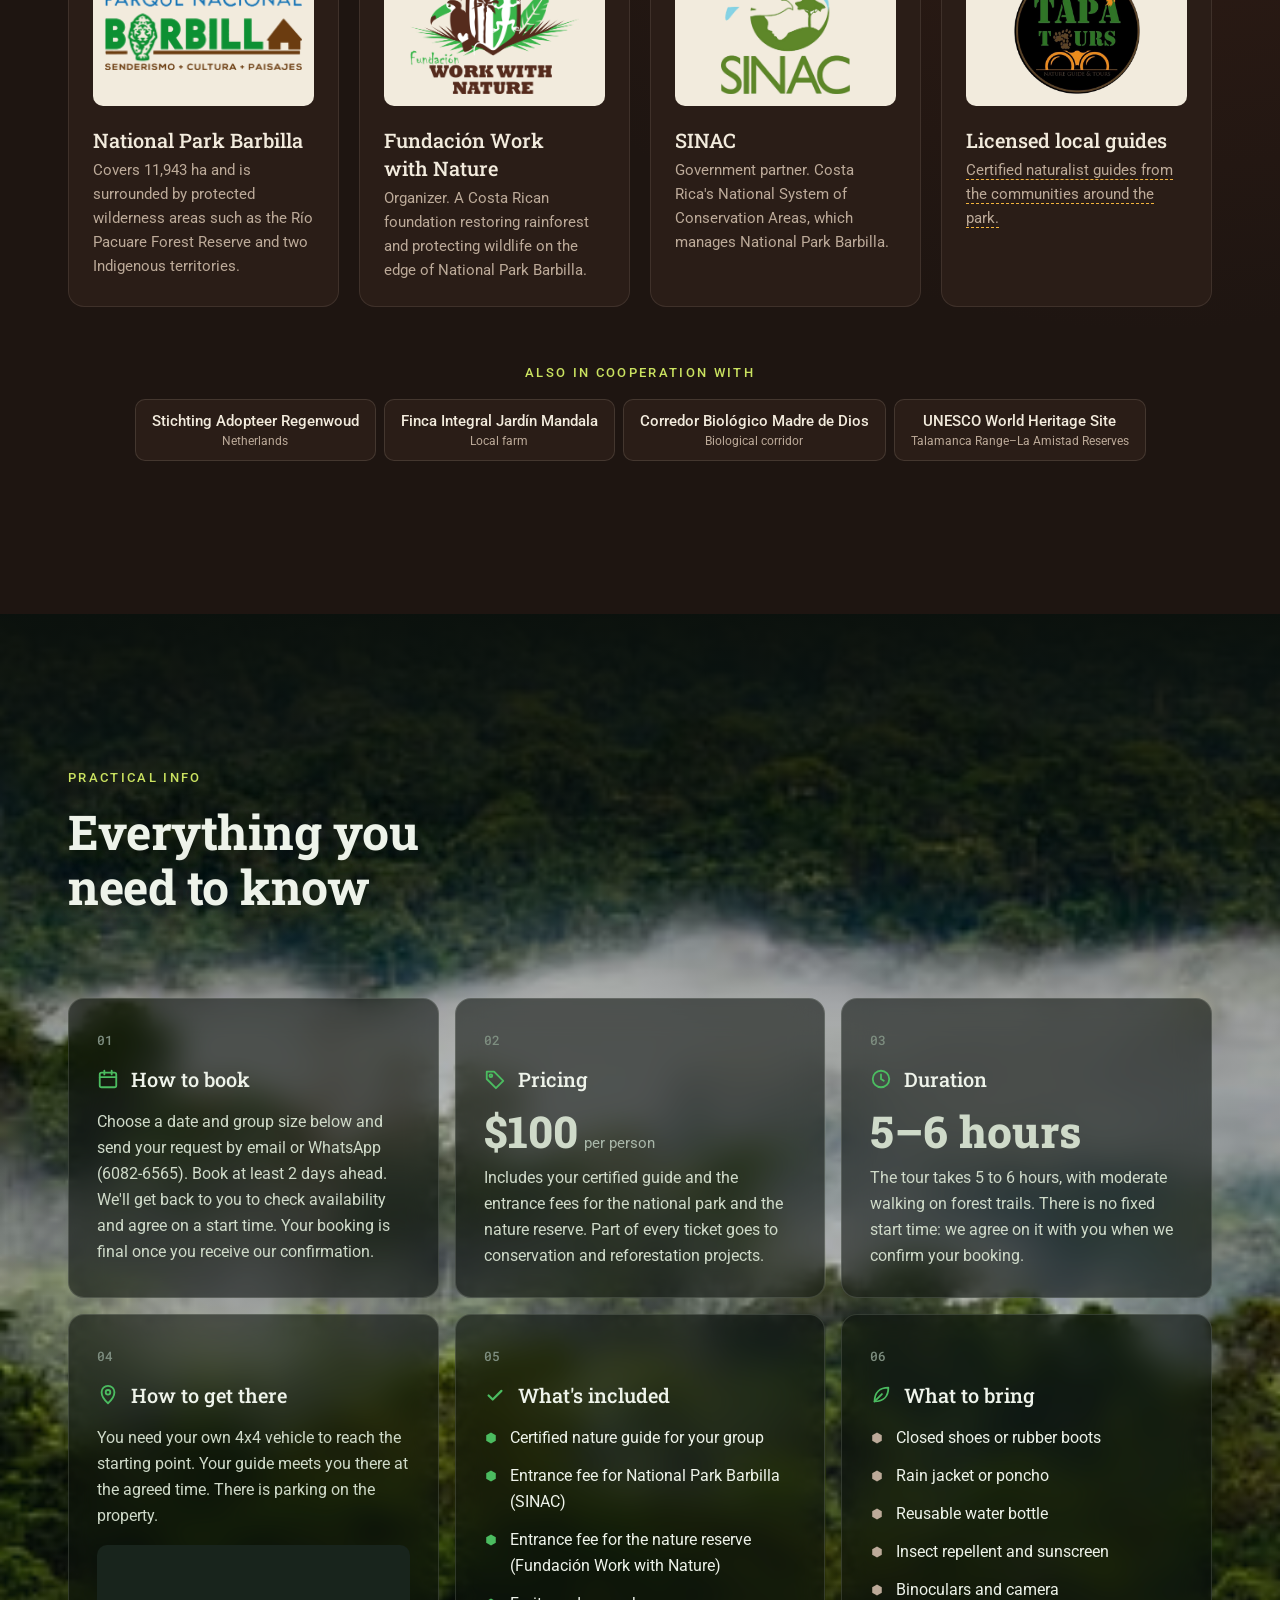
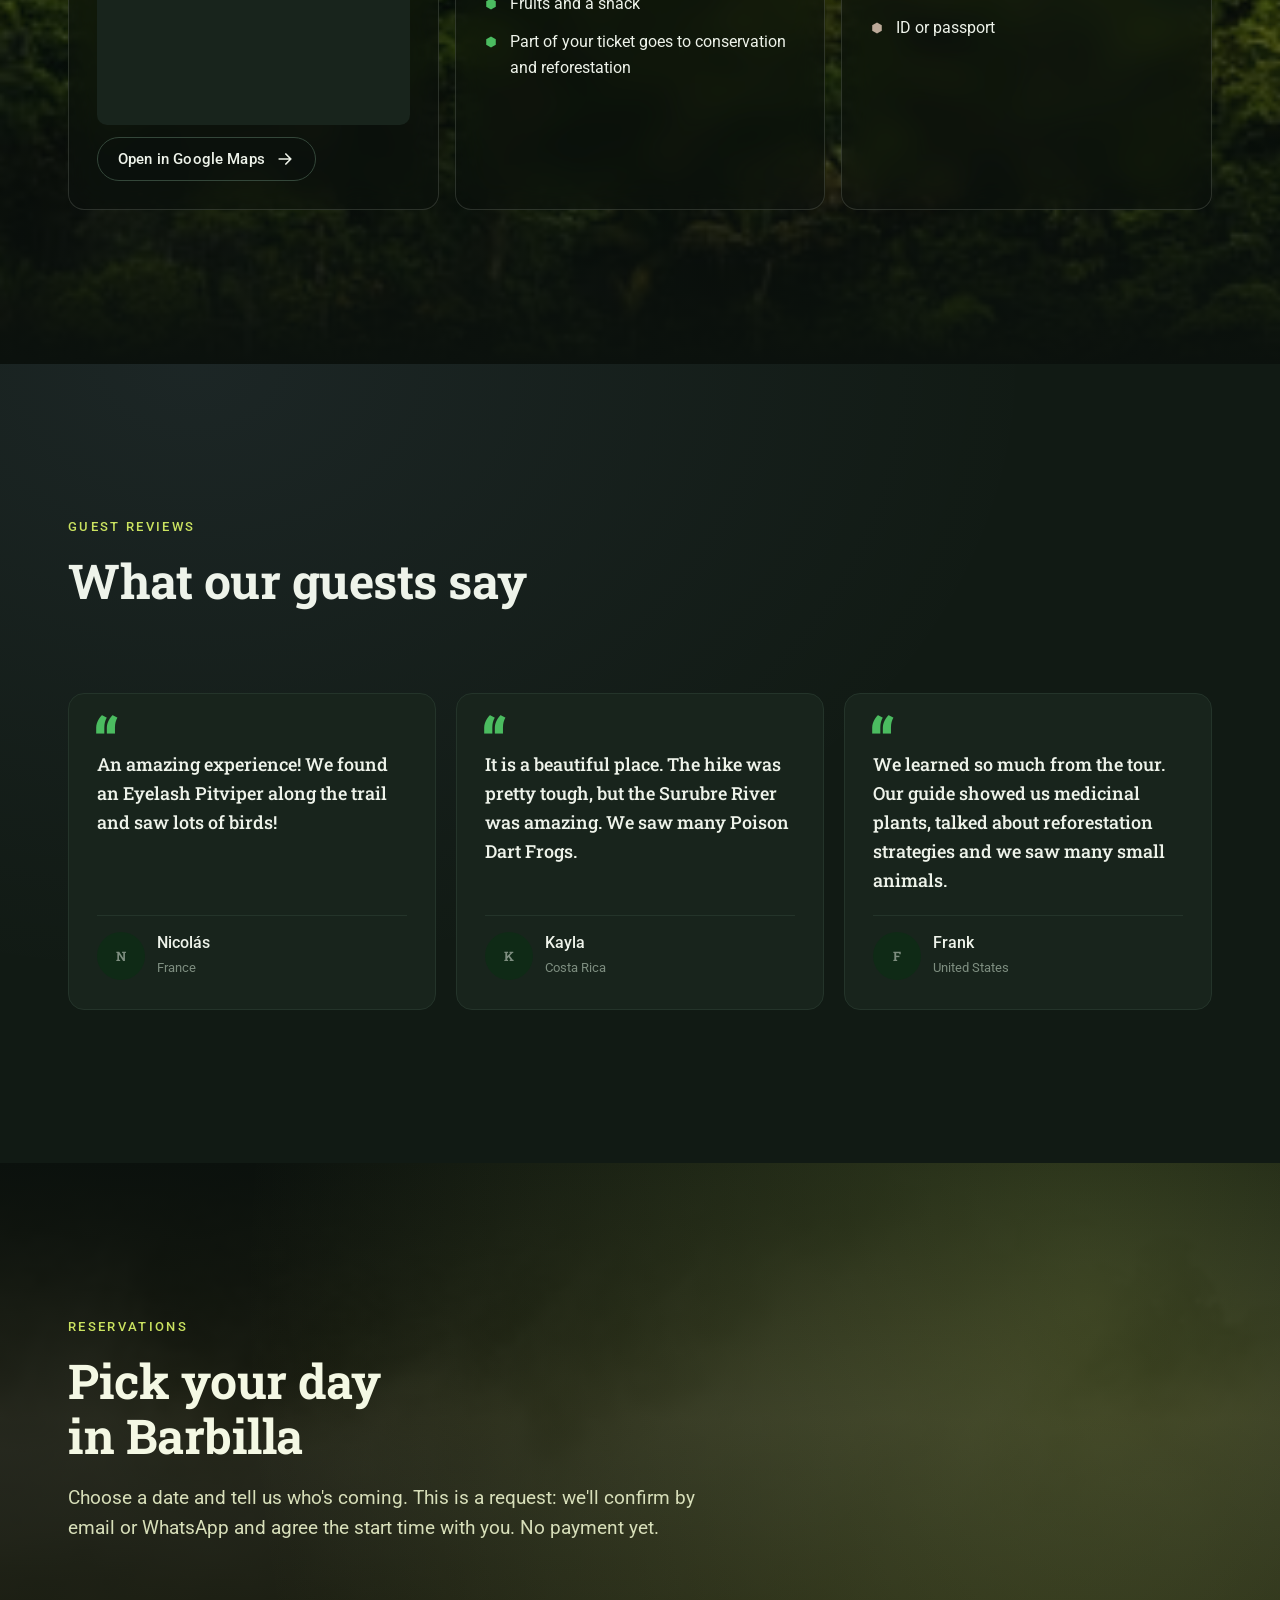
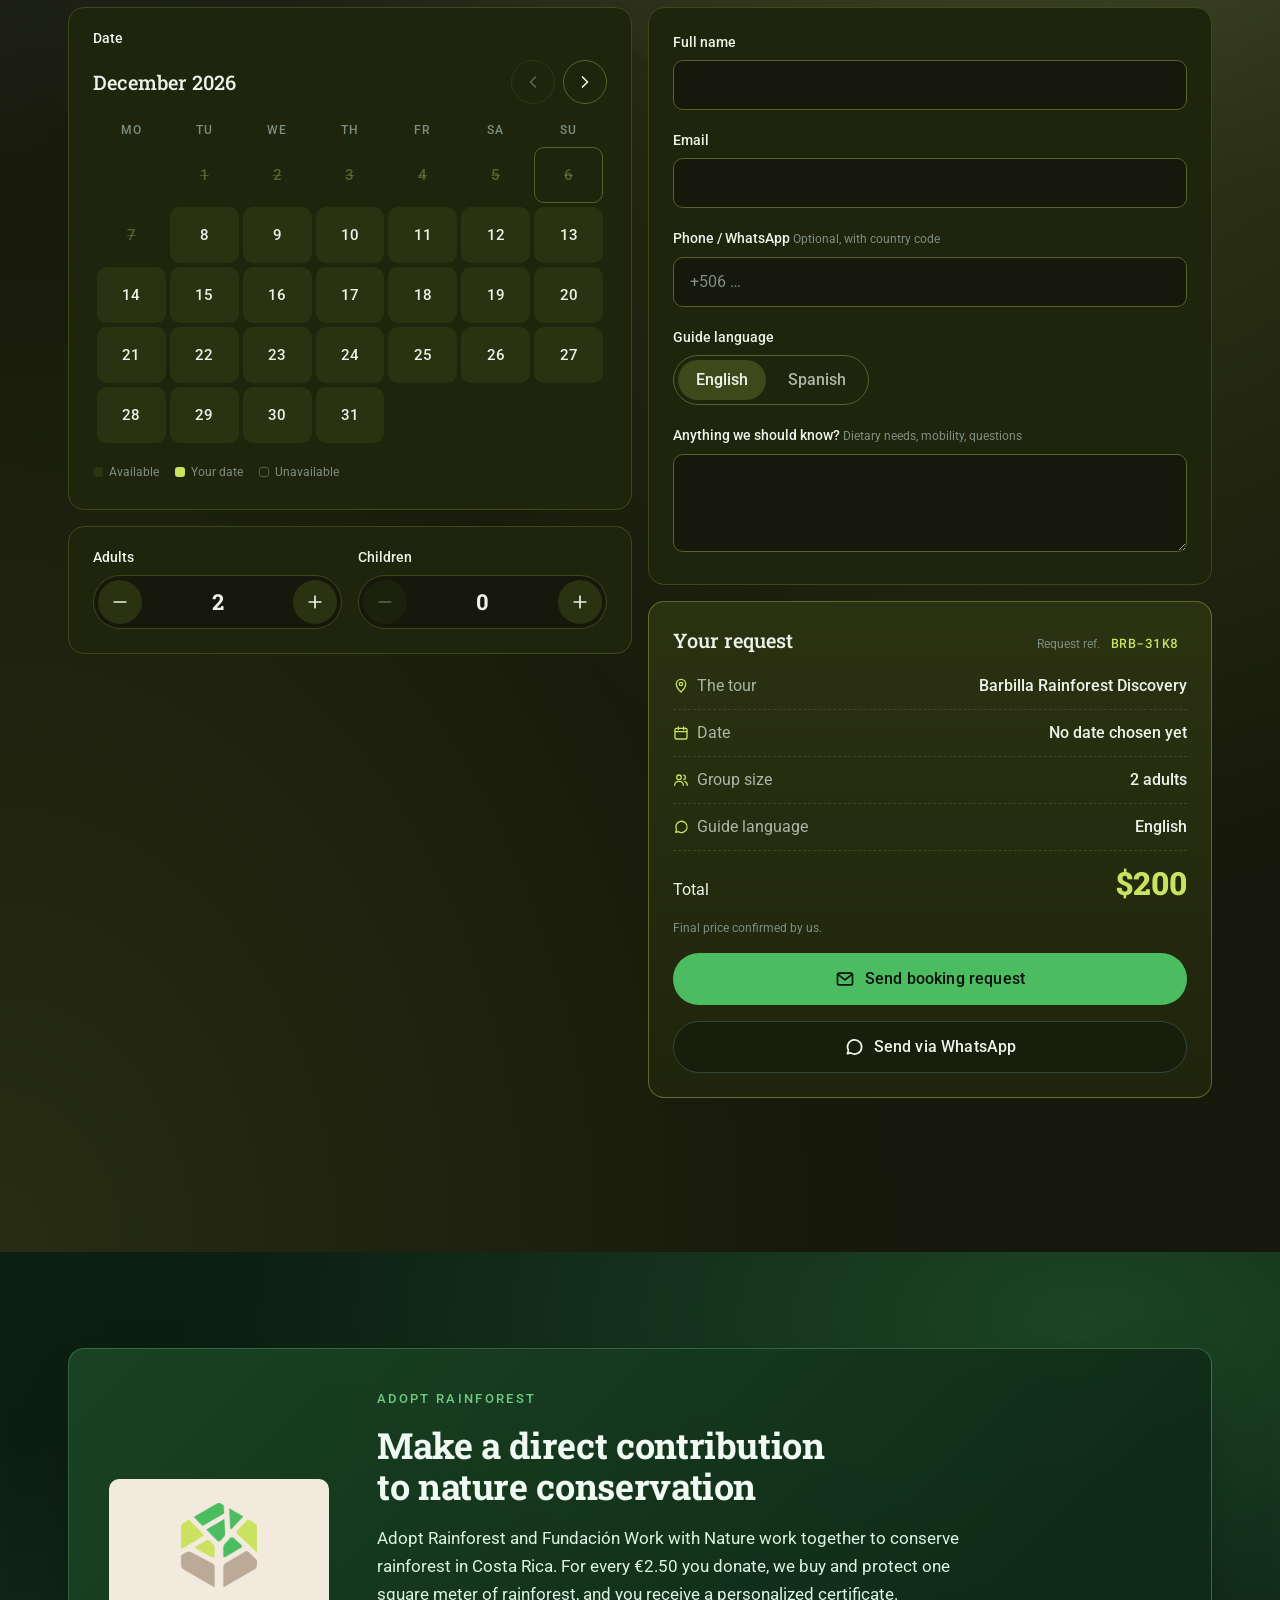
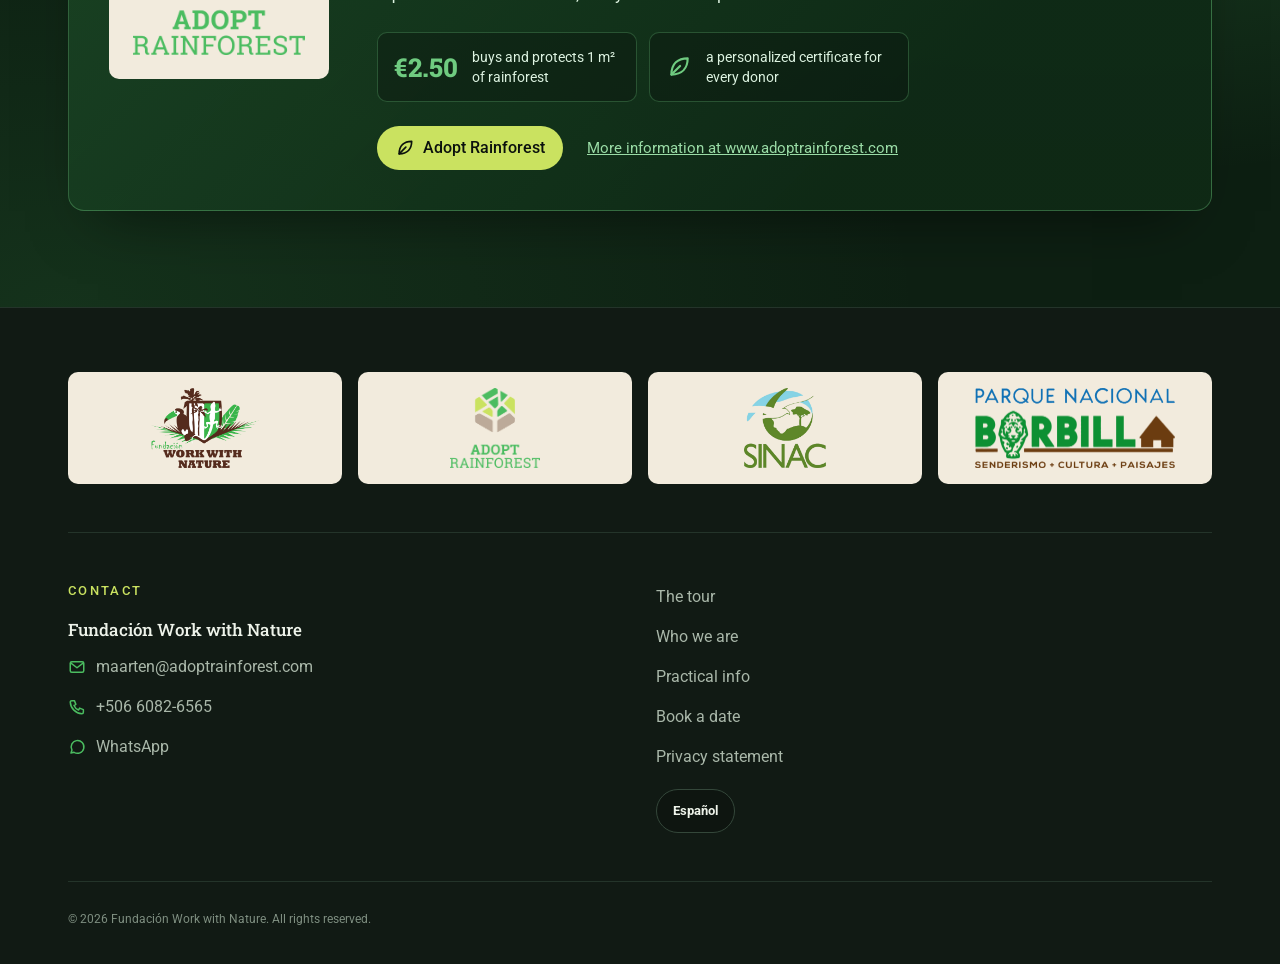
==== commit e9c8487d: "Lighter photos: AVIF versions with automatic JPG fallback - tools/optimize-images.py makes assets/im" ====
--- a/index.html
+++ b/index.html
@@ -117,7 +117,7 @@
         <div class="scene-wrap">
           <div class="scene" id="scene" role="img">
             <div class="layer layer-photo" data-depth="1">
-              <img id="heroImg" src="assets/img/hero-barbilla1-s.jpg" srcset="assets/img/hero-barbilla1-s.jpg 1200w, assets/img/hero-barbilla1-l.jpg 2400w" sizes="120vw" alt="" fetchpriority="high">
+              <picture><source type="image/avif" srcset="assets/img/avif/hero-barbilla1-800.avif 800w, assets/img/avif/hero-barbilla1-1200.avif 1200w, assets/img/avif/hero-barbilla1-1800.avif 1800w, assets/img/avif/hero-barbilla1-2400.avif 2400w" sizes="120vw"><img id="heroImg" src="assets/img/hero-barbilla1-s.jpg" srcset="assets/img/hero-barbilla1-s.jpg 1200w, assets/img/hero-barbilla1-l.jpg 2400w" sizes="120vw" alt="" fetchpriority="high"></picture>
             </div>
           </div>
         </div>
--- a/css/style.css
+++ b/css/style.css
@@ -86,6 +86,7 @@
   overflow-x: hidden;
 }
 img, video, canvas { display: block; max-width: 100%; }
+picture { display: contents; }   /* <picture> wrappers (AVIF + JPG) do not change the layout */
 a { color: inherit; }
 button { font: inherit; color: inherit; }
 h1, h2, h3, h4 { font-family: var(--f-slab); margin: 0; text-wrap: balance; }
@@ -699,6 +700,7 @@
 .review-who b { display: block; font: 500 16px/22px var(--f-sans); }
 .review-who span { font-size: 13px; color: var(--lichen); }
 .review-link { margin-left: auto; font-size: 13px; color: var(--canopy-300); }
+.review-note { margin: -8px 0 0; font-size: 12px; font-style: italic; color: var(--lichen); }
 .review.is-todo { outline: 1px dashed rgba(242,179,61,.6); outline-offset: 4px; }
 @media (max-width: 1000px) { .review-grid { grid-template-columns: 1fr 1fr; } }
 @media (max-width: 640px) { .review-grid { grid-template-columns: 1fr; } .review { padding: 22px; } }
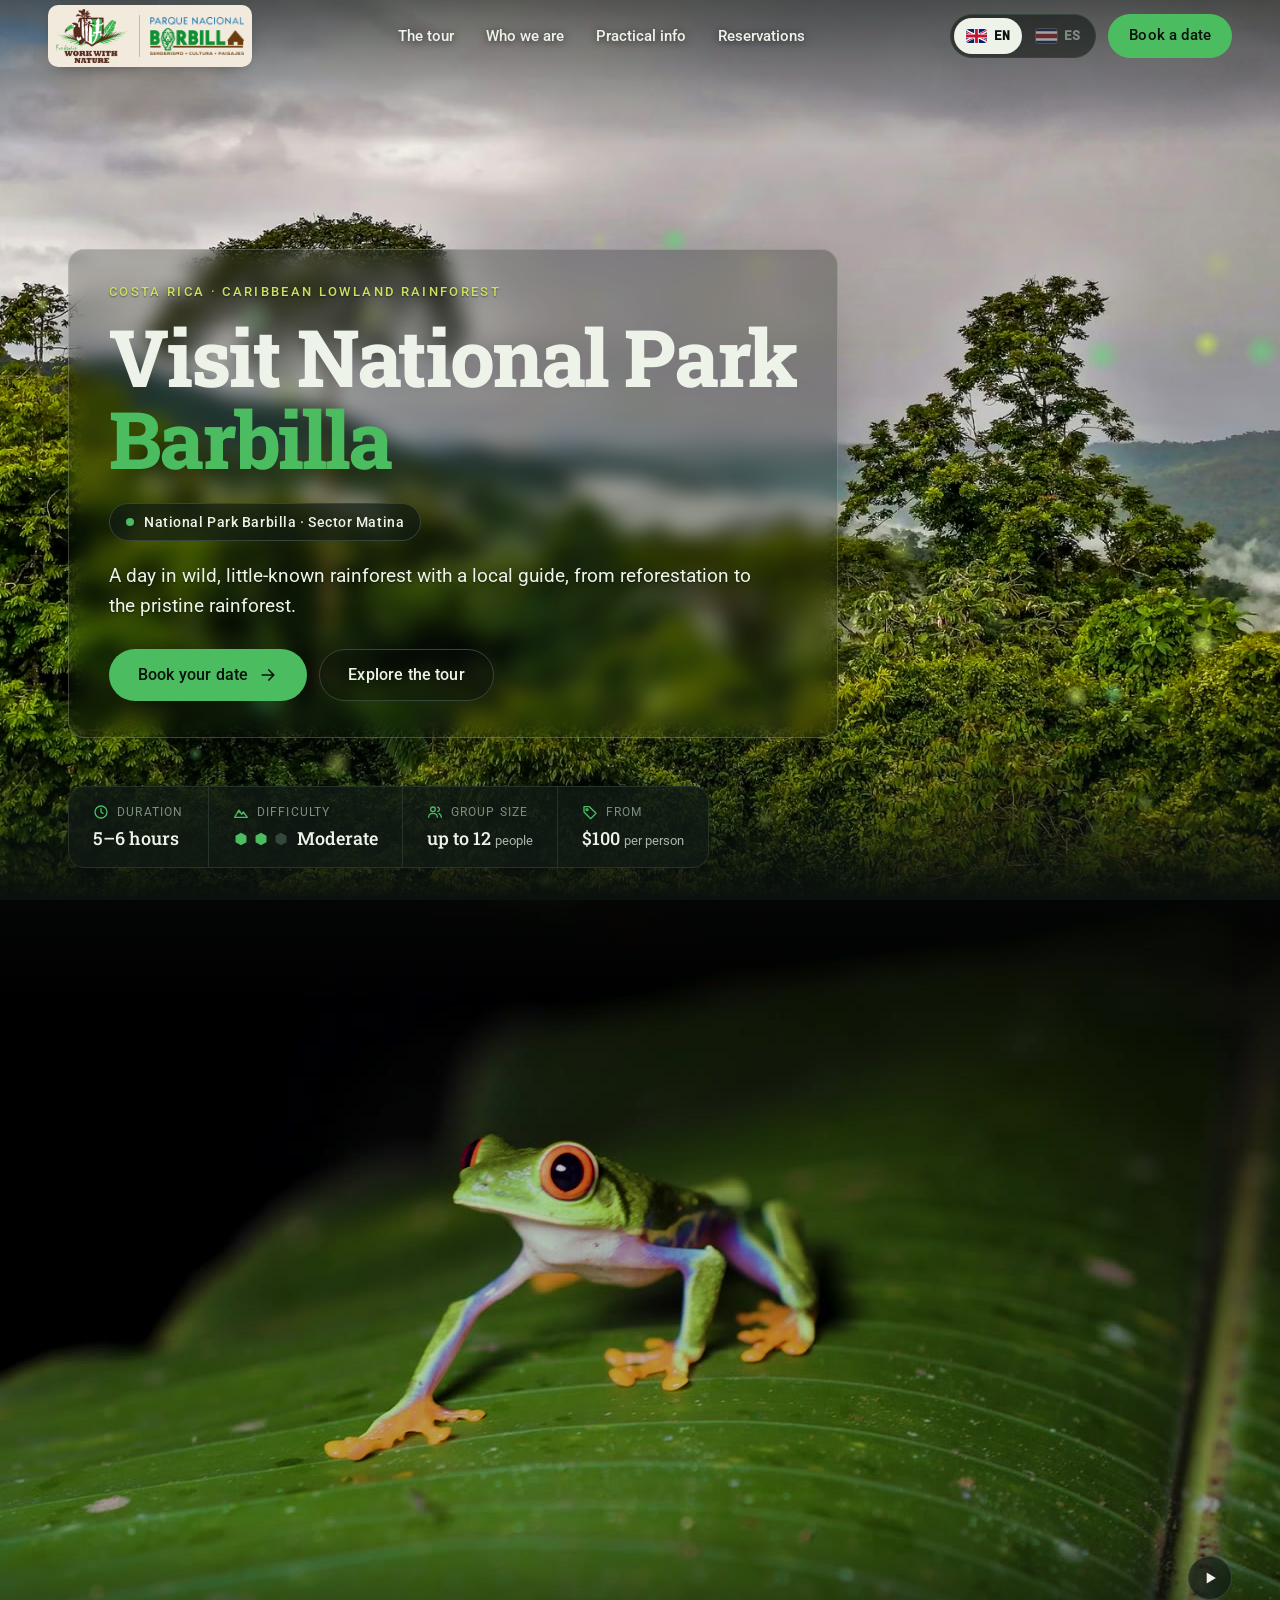
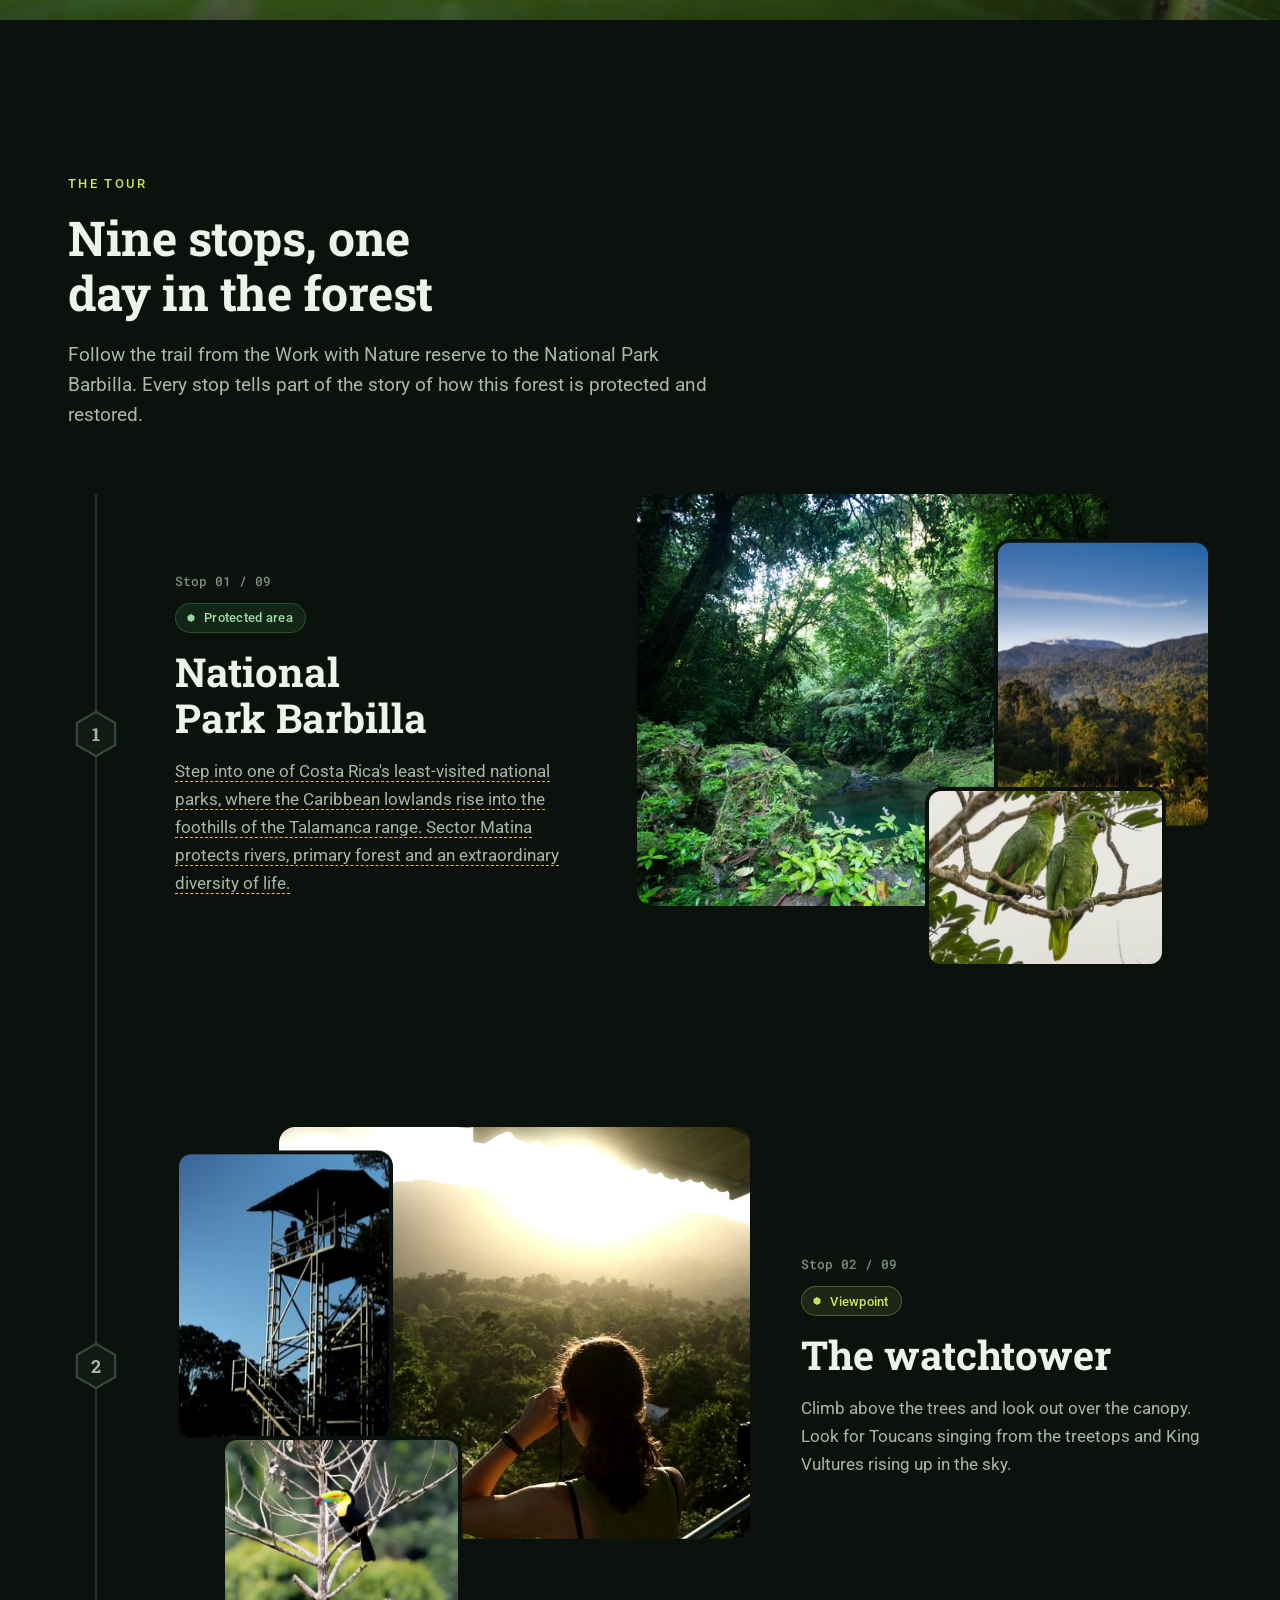
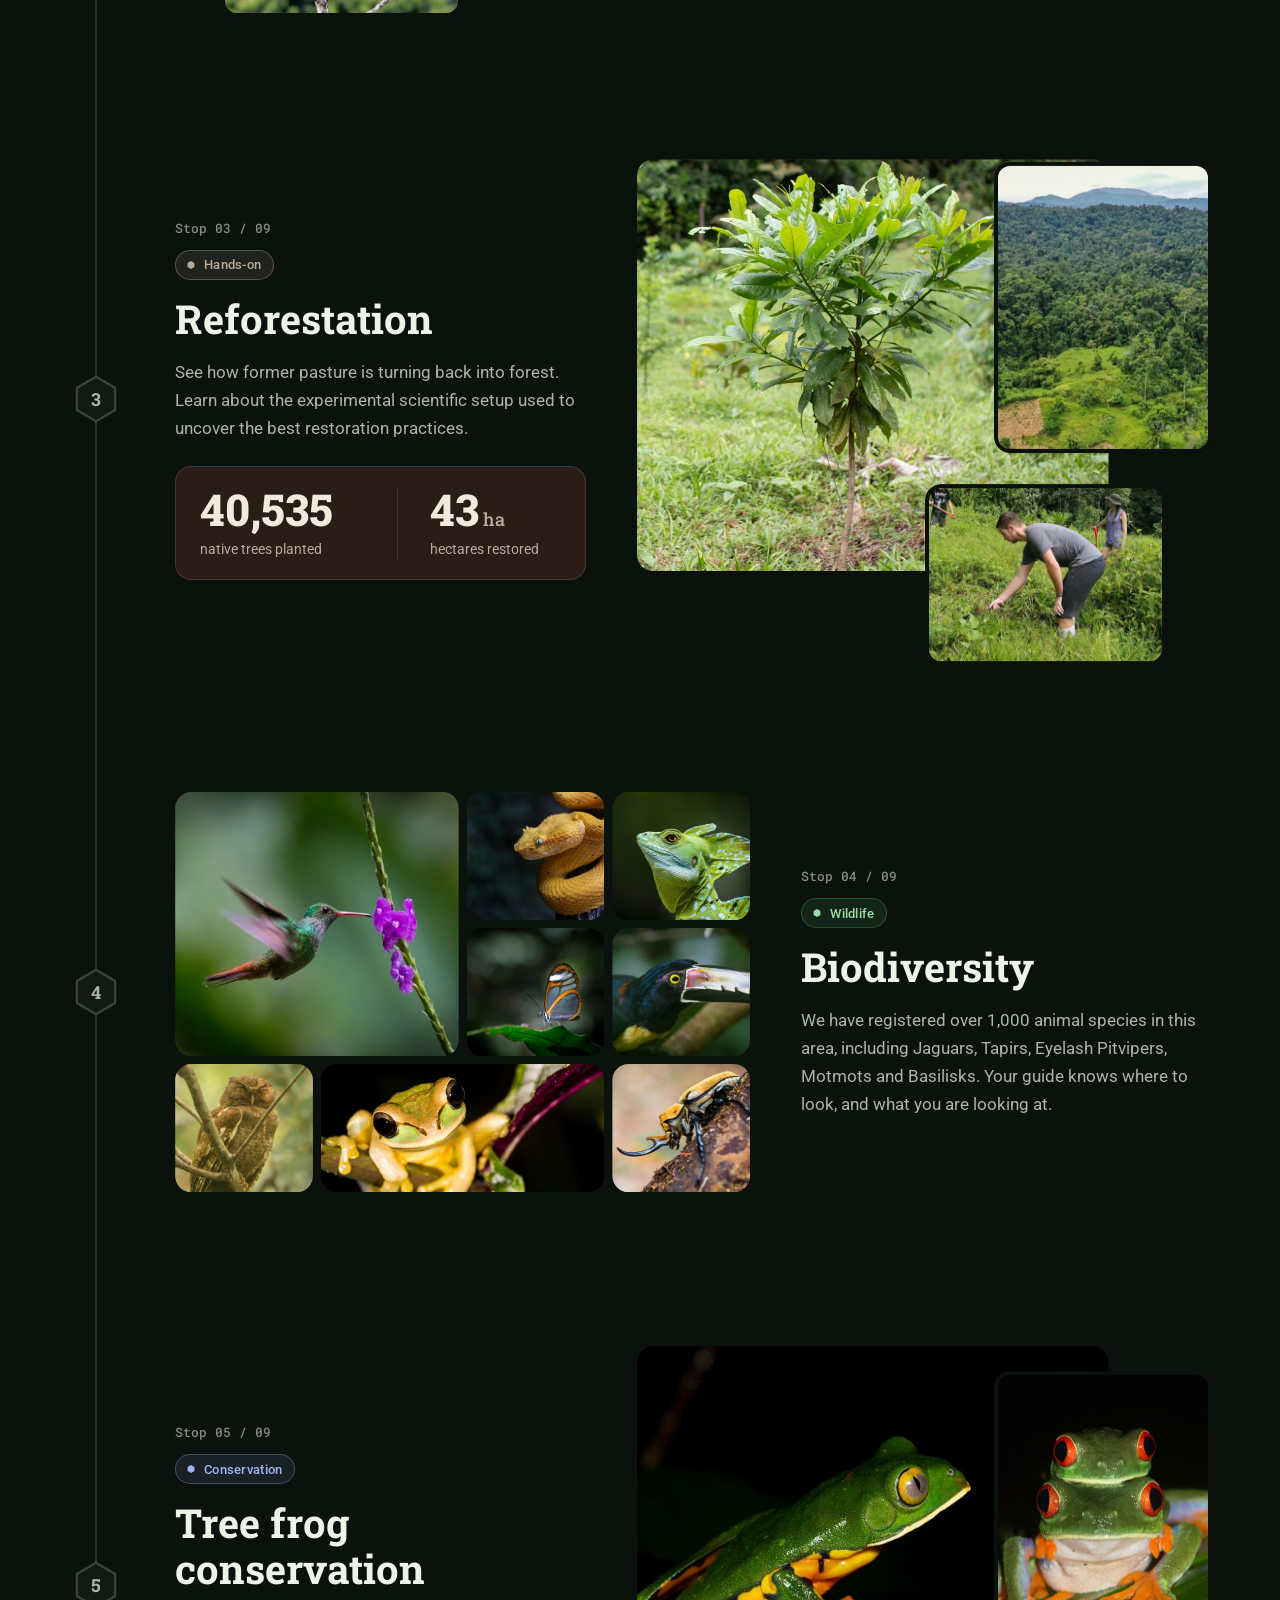
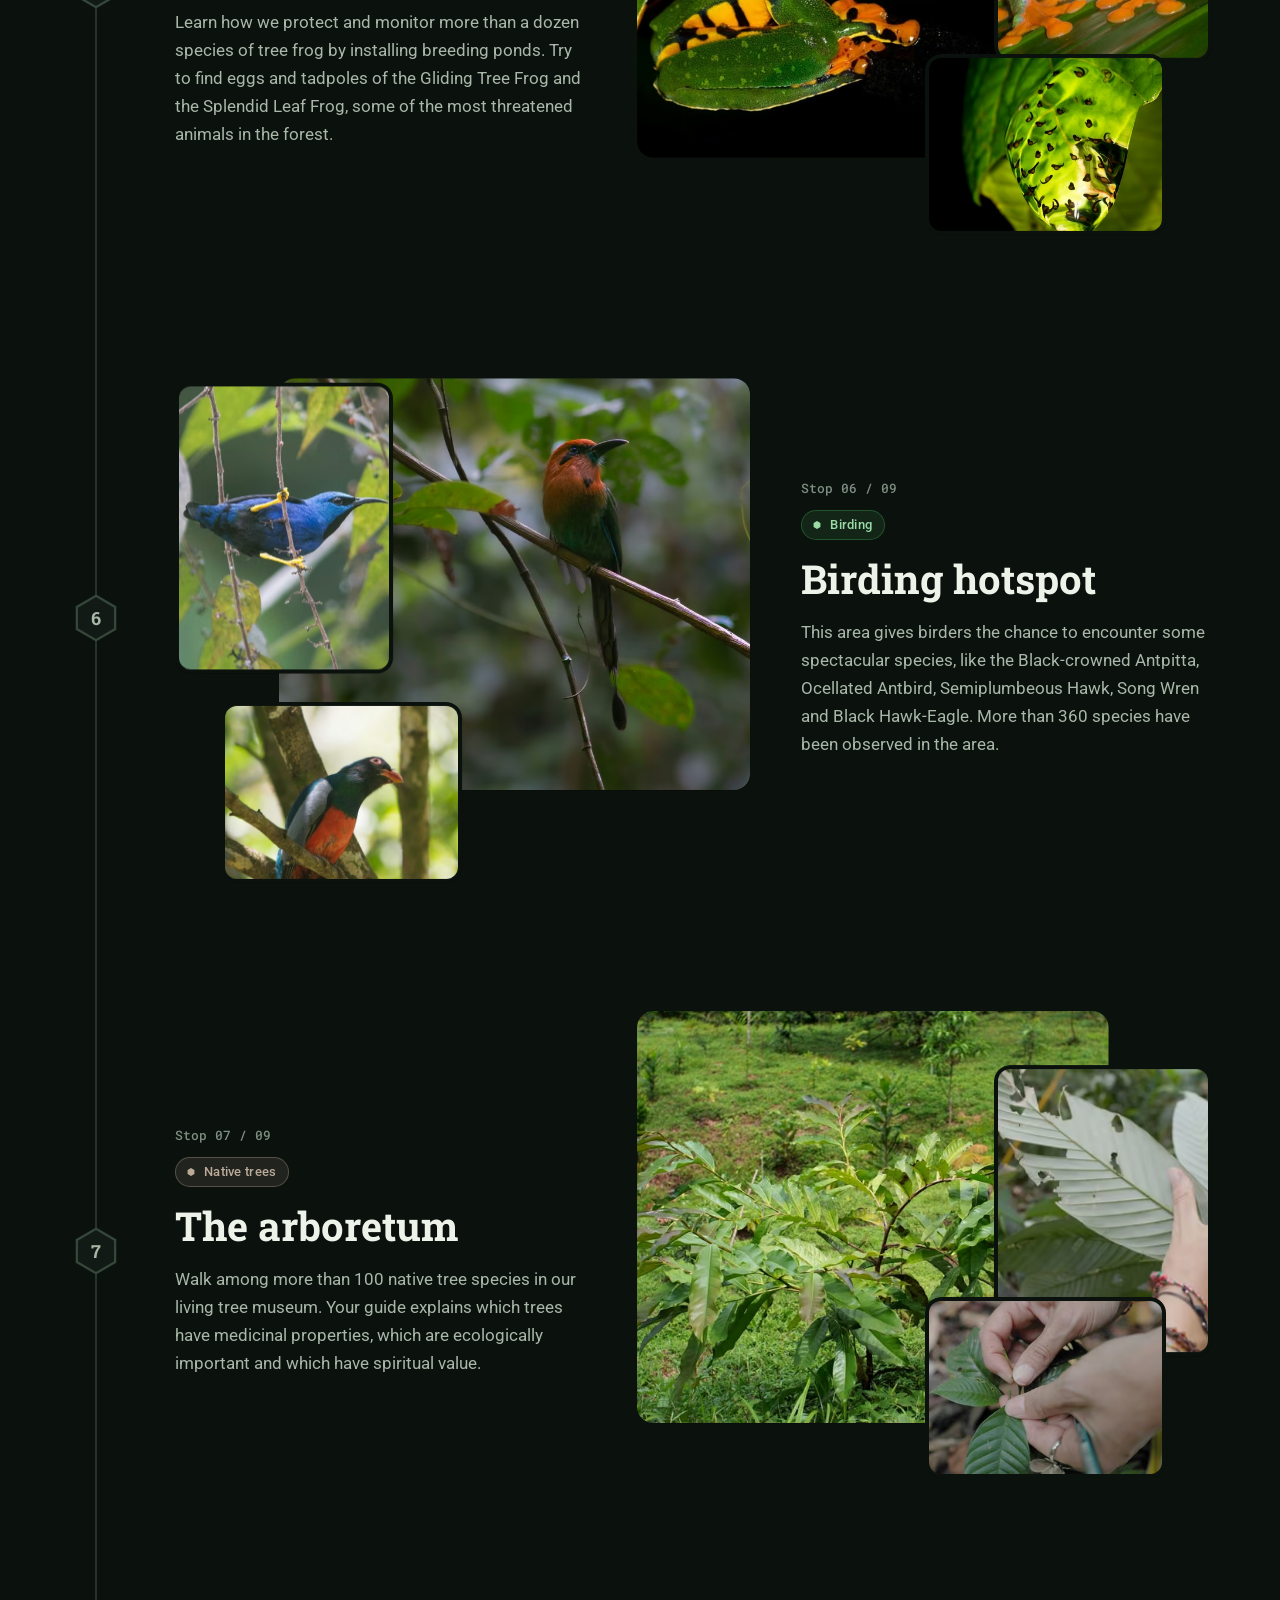
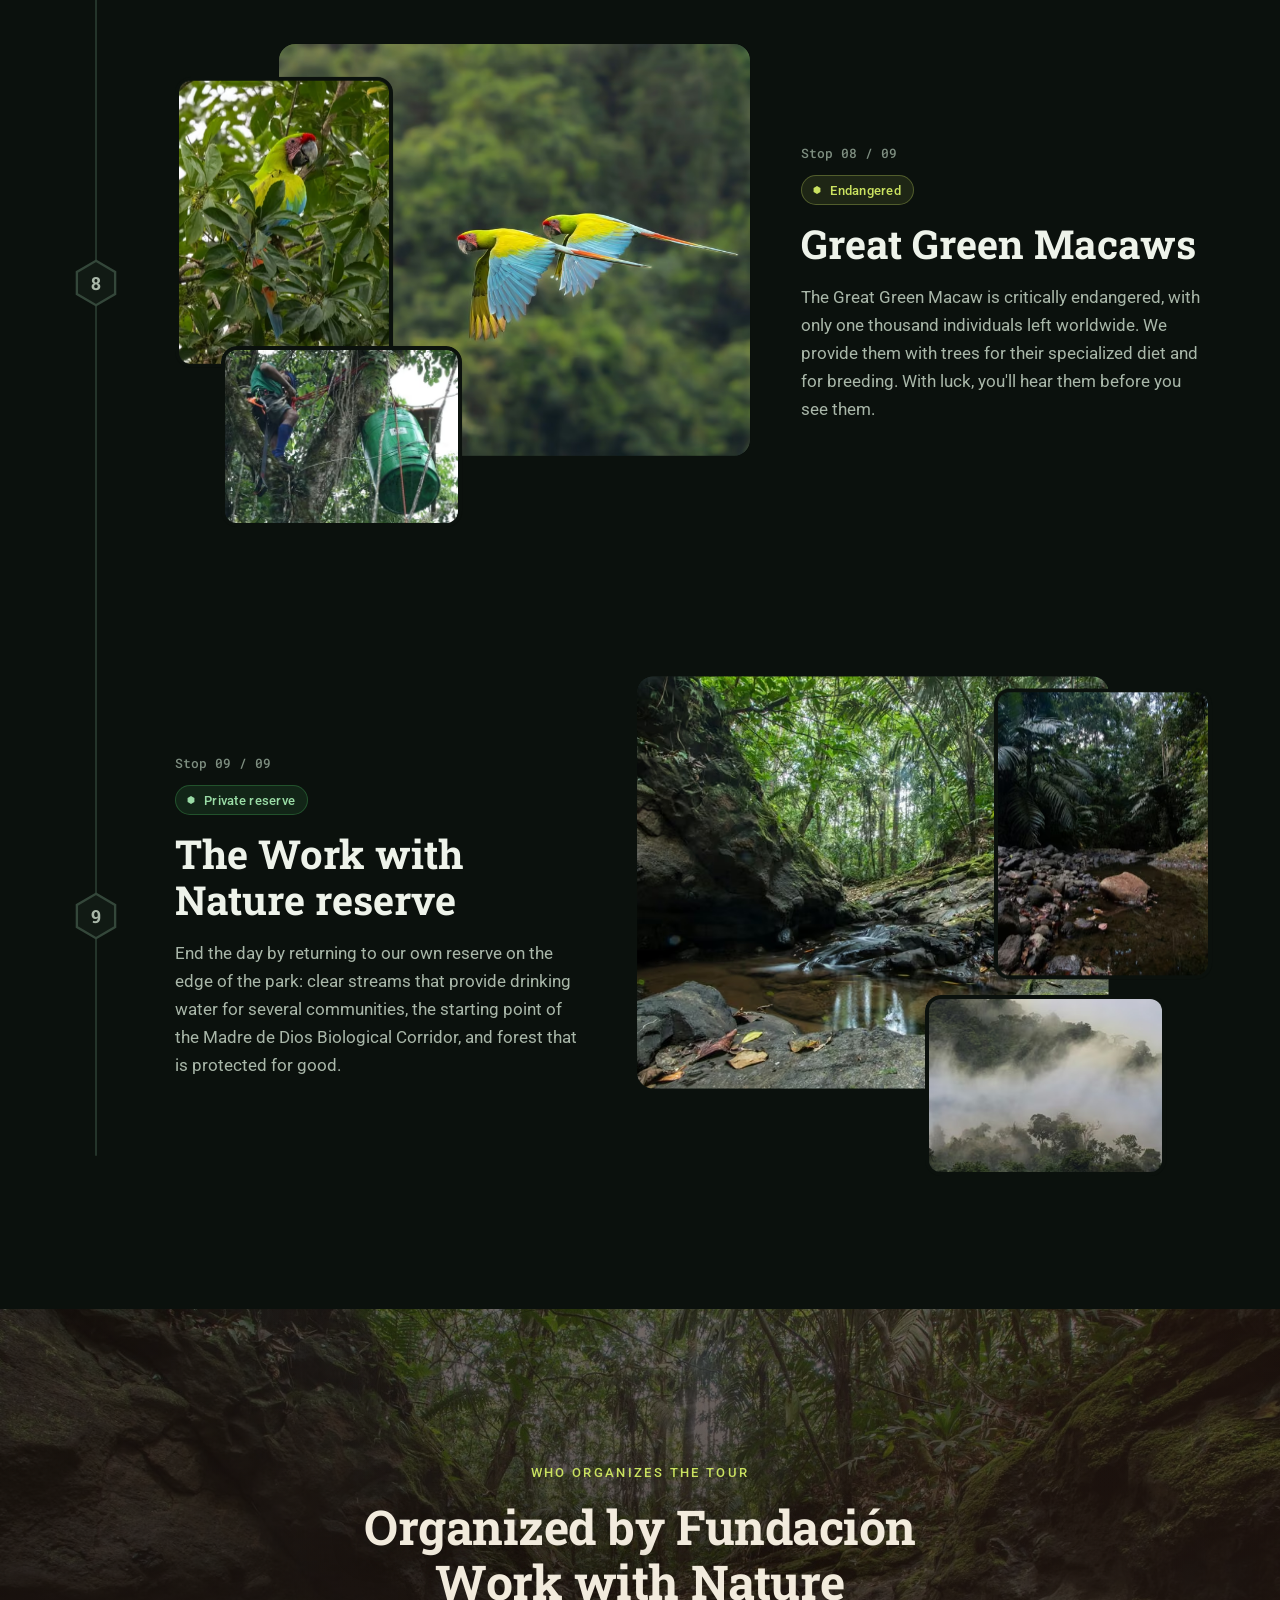
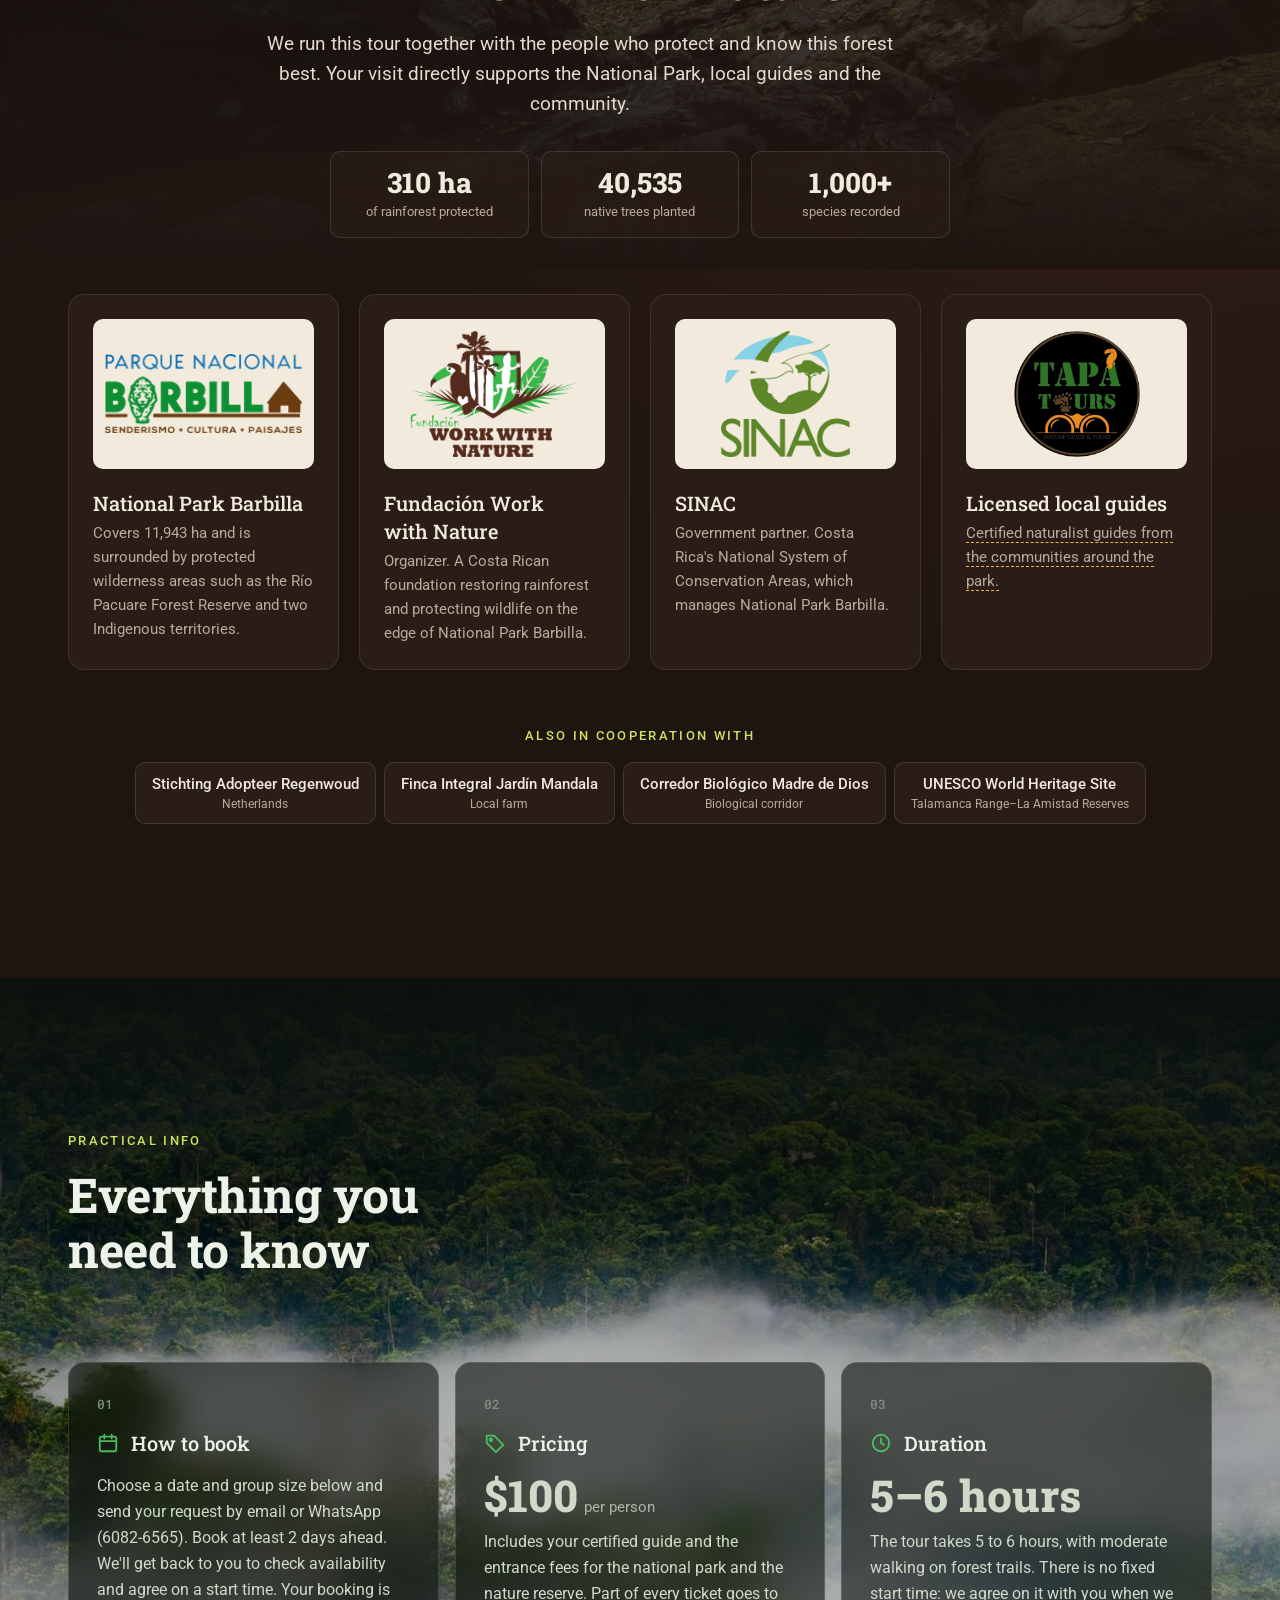
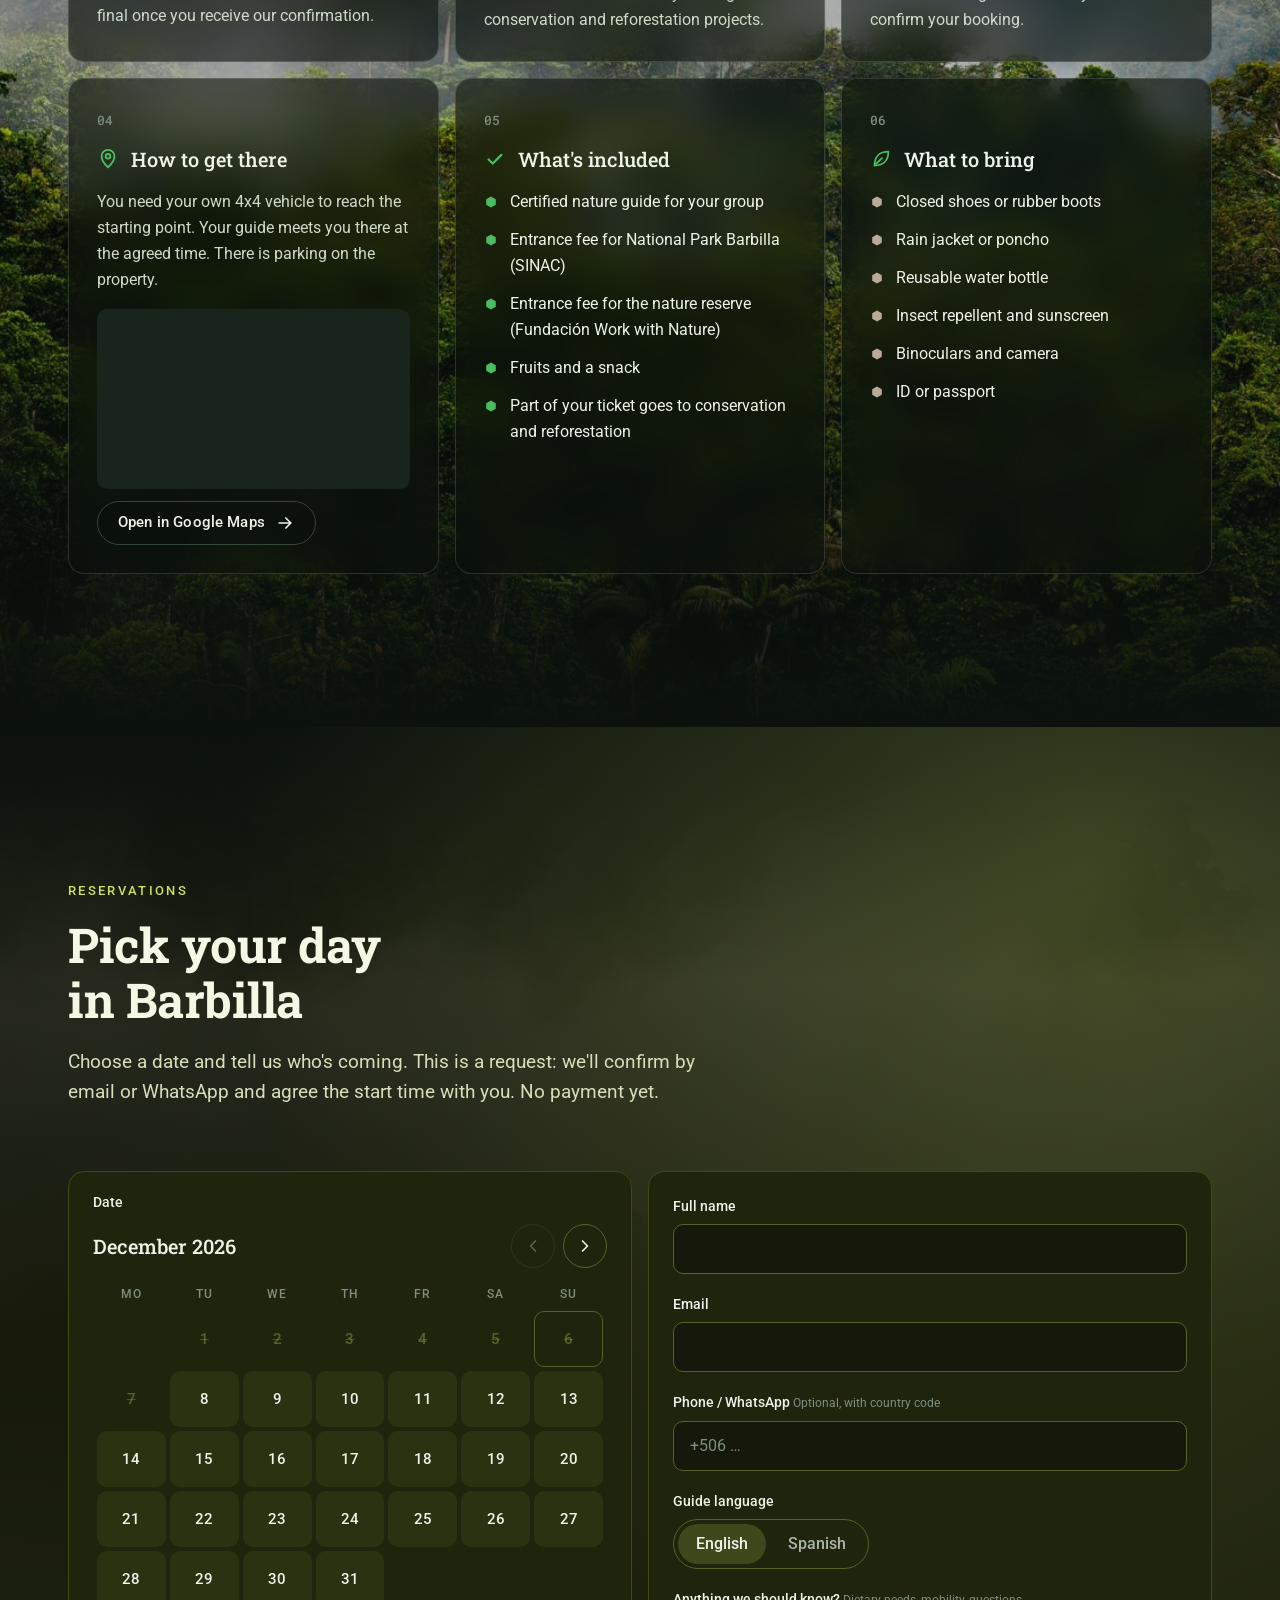
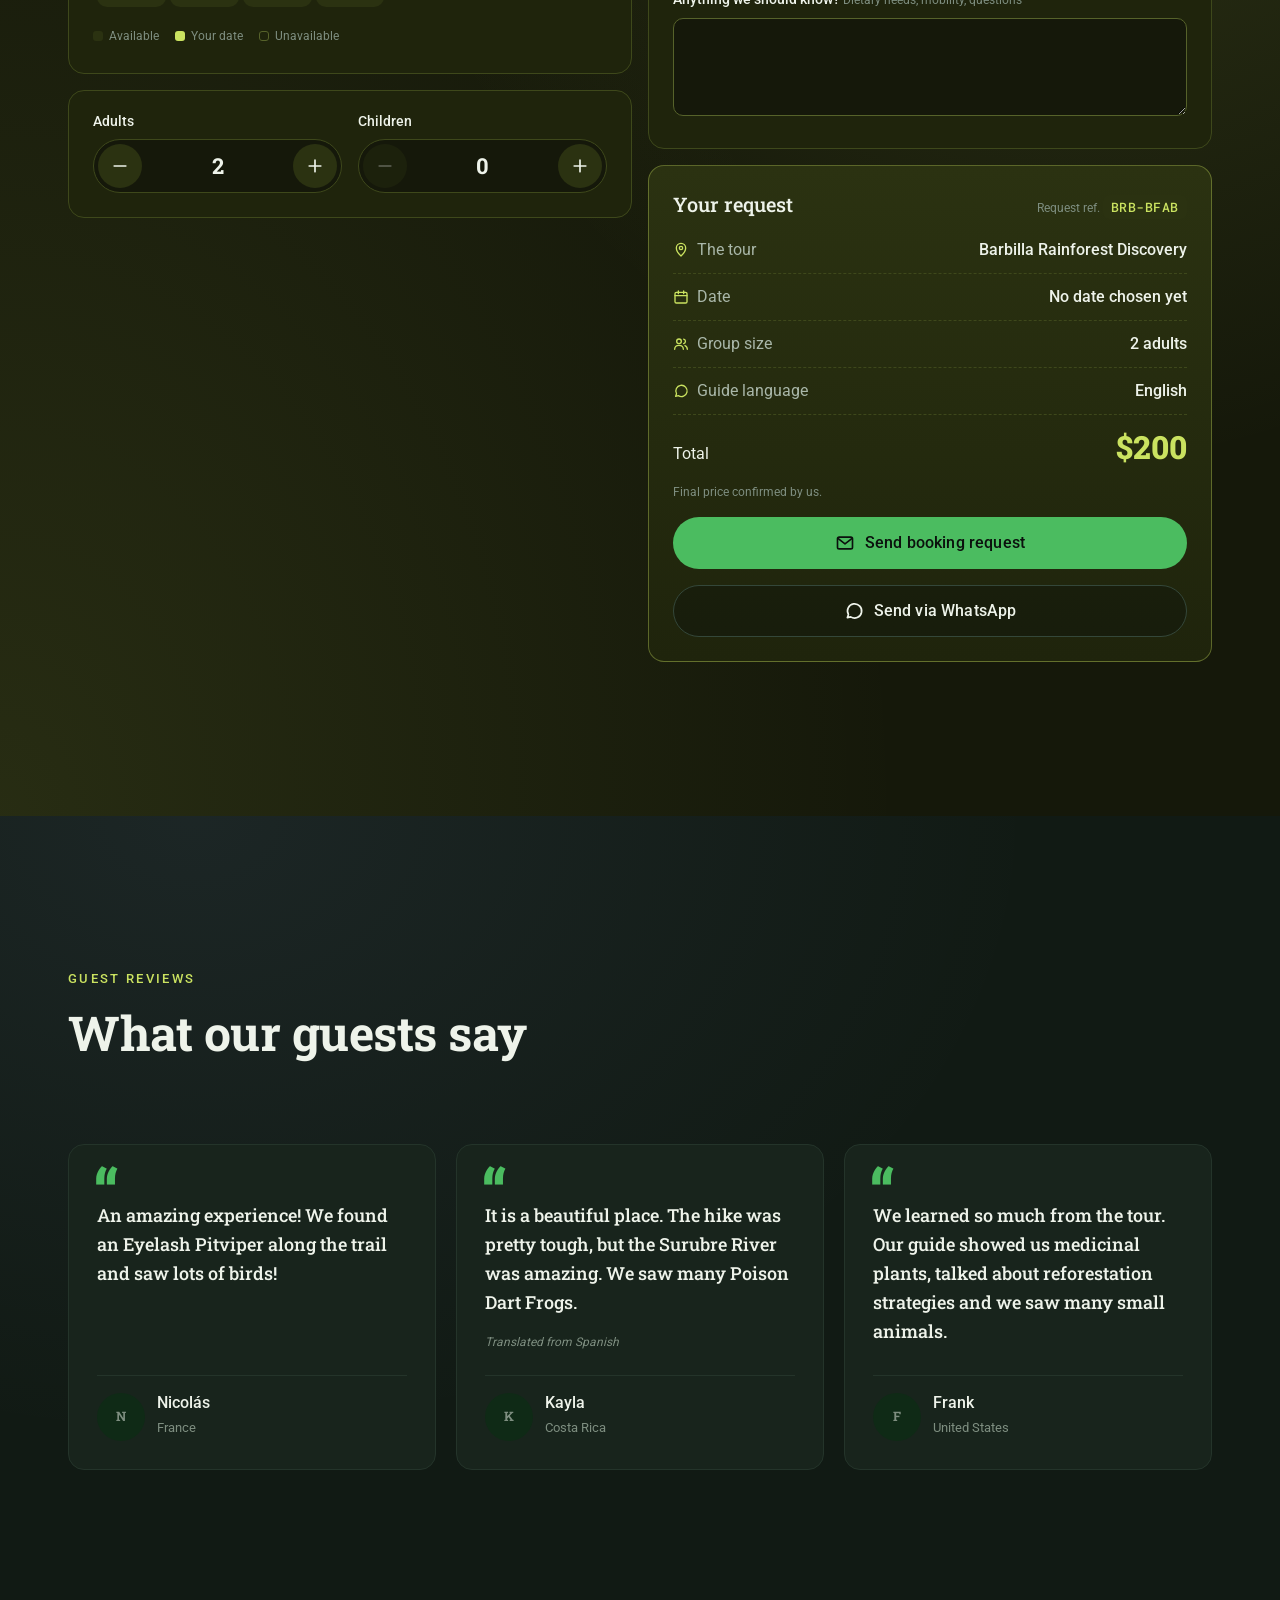
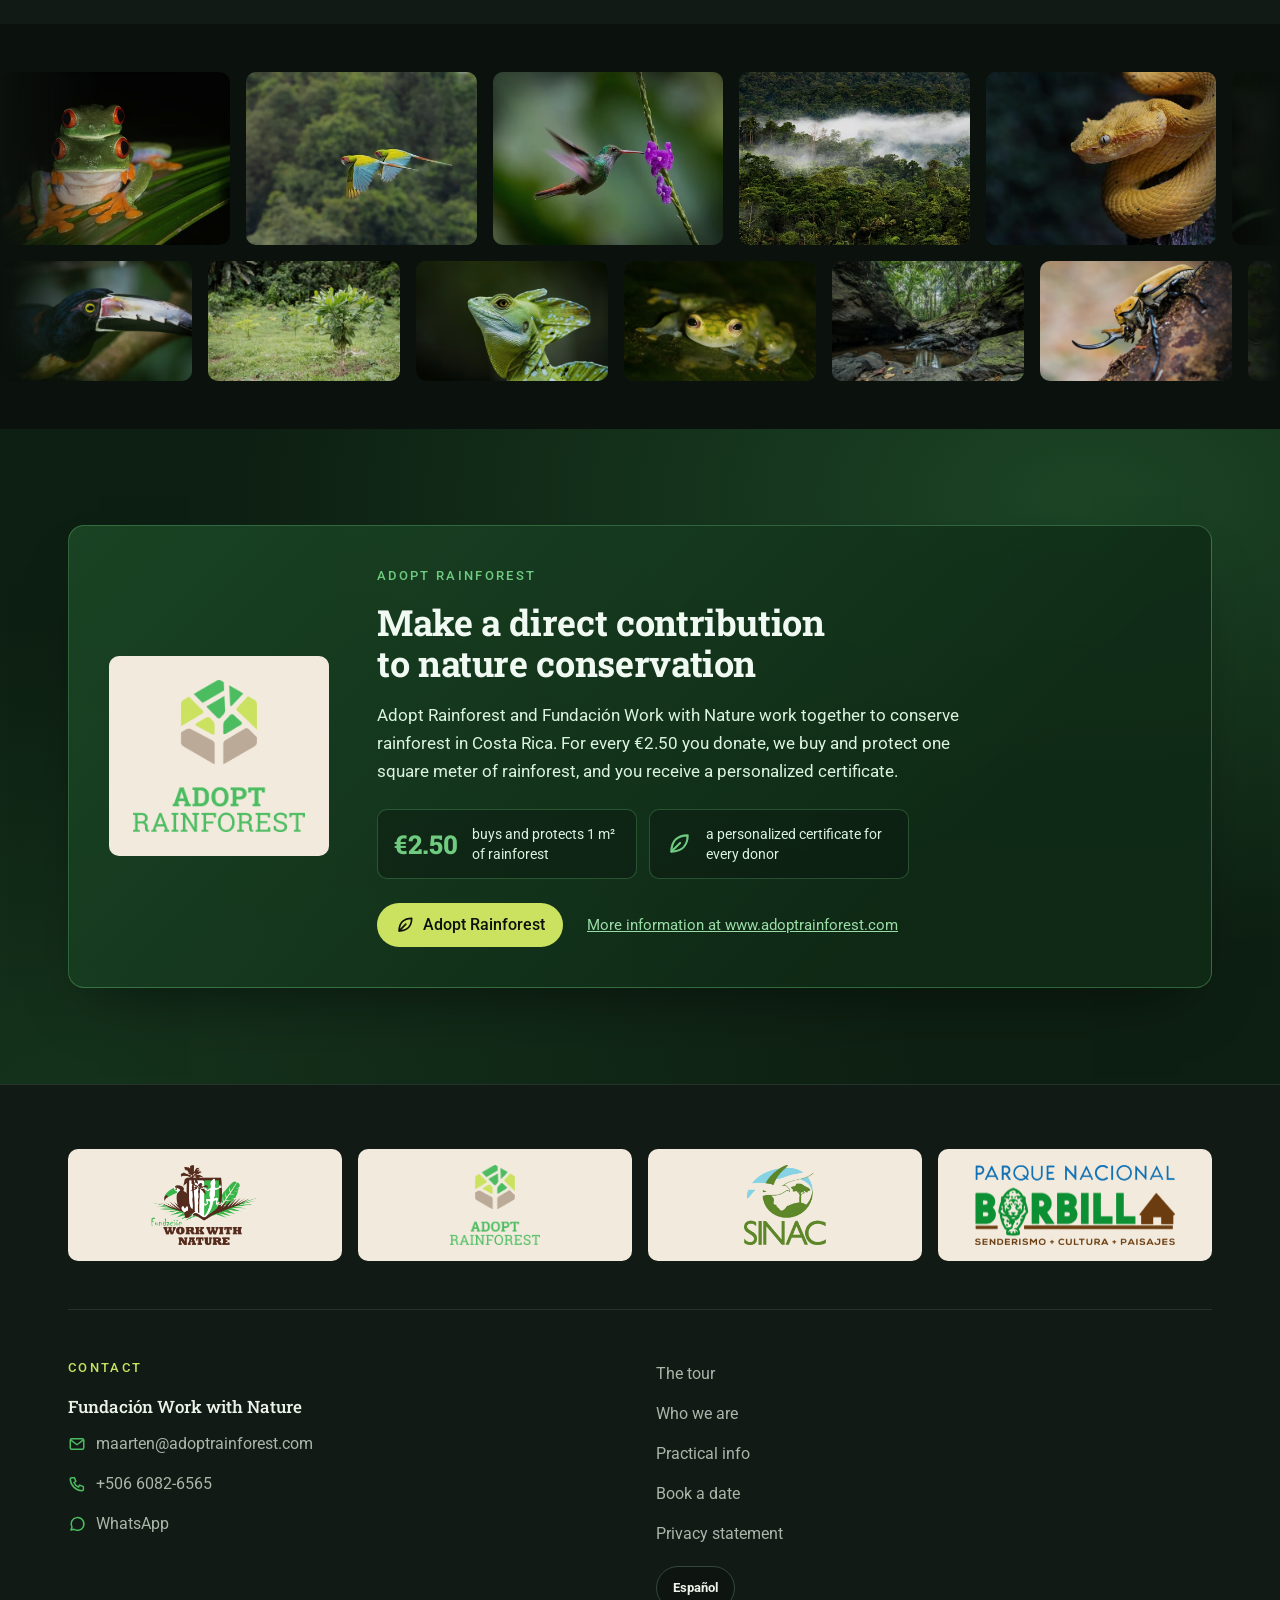
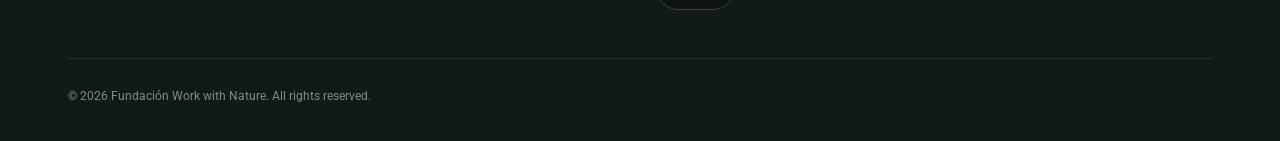
==== commit 2cc0e756: "Highlight film section after the hero; reviews and photo ribbon moved after reservations Video is mu" ====
--- a/index.html
+++ b/index.html
@@ -147,10 +147,14 @@
       </div>
     </section>
 
-    <!-- ============ MOVING PHOTO RIBBON ============ -->
-    <section class="ribbon" aria-hidden="true">
-      <div class="ribbon-track" id="ribbonA"></div>
-      <div class="ribbon-track reverse" id="ribbonB"></div>
+    <!-- ============ HIGHLIGHT FILM ============ -->
+    <section class="film" id="film">
+      <video id="filmVideo" muted loop playsinline preload="none" poster="assets/video/barbilla-highlights-poster.jpg" width="1280" height="720">
+        <source src="assets/video/barbilla-highlights.mp4" type="video/mp4">
+      </video>
+      <button class="video-toggle film-toggle" type="button" id="filmToggle">
+        <svg class="ic" aria-hidden="true"><use href="#i-play"/></svg><span class="sr"></span>
+      </button>
     </section>
 
     <!-- ============ 1. THE TOUR ============ -->
@@ -189,15 +193,6 @@
         <h2 id="logTitle" data-t="logistics.title"></h2>
       </div>
       <div class="wrap log-grid" id="logGrid"></div>
-    </section>
-
-    <!-- ============ GUEST REVIEWS (hidden until content.js has reviews) ============ -->
-    <section class="reviews" id="reviews" aria-labelledby="reviewsTitle" hidden>
-      <div class="wrap section-head">
-        <p class="eyebrow" data-t="reviews.eyebrow"></p>
-        <h2 id="reviewsTitle" data-t="reviews.title"></h2>
-      </div>
-      <div class="wrap review-grid" id="reviewGrid"></div>
     </section>
 
     <!-- ============ 4. BOOKING ============ -->
@@ -287,6 +282,21 @@
       </form>
     </section>
 
+    <!-- ============ GUEST REVIEWS (hidden until content.js has reviews) ============ -->
+    <section class="reviews" id="reviews" aria-labelledby="reviewsTitle" hidden>
+      <div class="wrap section-head">
+        <p class="eyebrow" data-t="reviews.eyebrow"></p>
+        <h2 id="reviewsTitle" data-t="reviews.title"></h2>
+      </div>
+      <div class="wrap review-grid" id="reviewGrid"></div>
+    </section>
+
+    <!-- ============ MOVING PHOTO RIBBON ============ -->
+    <section class="ribbon" aria-hidden="true">
+      <div class="ribbon-track" id="ribbonA"></div>
+      <div class="ribbon-track reverse" id="ribbonB"></div>
+    </section>
+
     <!-- ============ ADOPT RAINFOREST (donation) ============ -->
     <section class="adopt" id="adopt" aria-labelledby="adoptTitle">
       <div class="wrap">
--- a/css/style.css
+++ b/css/style.css
@@ -704,3 +704,29 @@
 .review.is-todo { outline: 1px dashed rgba(242,179,61,.6); outline-offset: 4px; }
 @media (max-width: 1000px) { .review-grid { grid-template-columns: 1fr 1fr; } }
 @media (max-width: 640px) { .review-grid { grid-template-columns: 1fr; } .review { padding: 22px; } }
+
+/* Header on phones: the logo plate never shrinks (both logos stay on the cream plate);
+   the language switch shows just EN / ES (no flags) and the spacing tightens, so it fits down to 320px. */
+.brand, .brand img, .brand-sep { flex: none; }
+@media (max-width: 640px) {
+  .lang-seg .flag { display: none; }
+  .lang-seg { padding: 0 11px; }
+}
+@media (max-width: 440px) {
+  .site-header { gap: 8px; }
+  .header-actions { gap: 8px; }
+}
+@media (max-width: 350px) {
+  .brand img { height: 36px; }
+  .brand .brand-park { height: 23px; }
+  .brand { gap: 5px; padding: 3px 5px; }
+}
+
+/* ---------------- Highlight film (after the hero) ---------------- */
+.film { position: relative; background: var(--night-950, #070B08); line-height: 0; }
+.film video { display: block; width: 100%; height: auto; aspect-ratio: 16 / 9; max-height: 88vh; object-fit: cover; background: var(--night-900); }
+.film::after { content: ""; position: absolute; inset: 0; pointer-events: none;
+  background: linear-gradient(180deg, rgba(11,17,13,.35), transparent 14%, transparent 86%, rgba(11,17,13,.45)); }
+.film-toggle { position: absolute; right: var(--gutter); bottom: 20px; z-index: 1; color: var(--mist); }
+@media (max-width: 640px) { .film-toggle { position: absolute; top: auto; bottom: 12px; right: 12px; } }
+.ribbon { padding-bottom: 48px; }
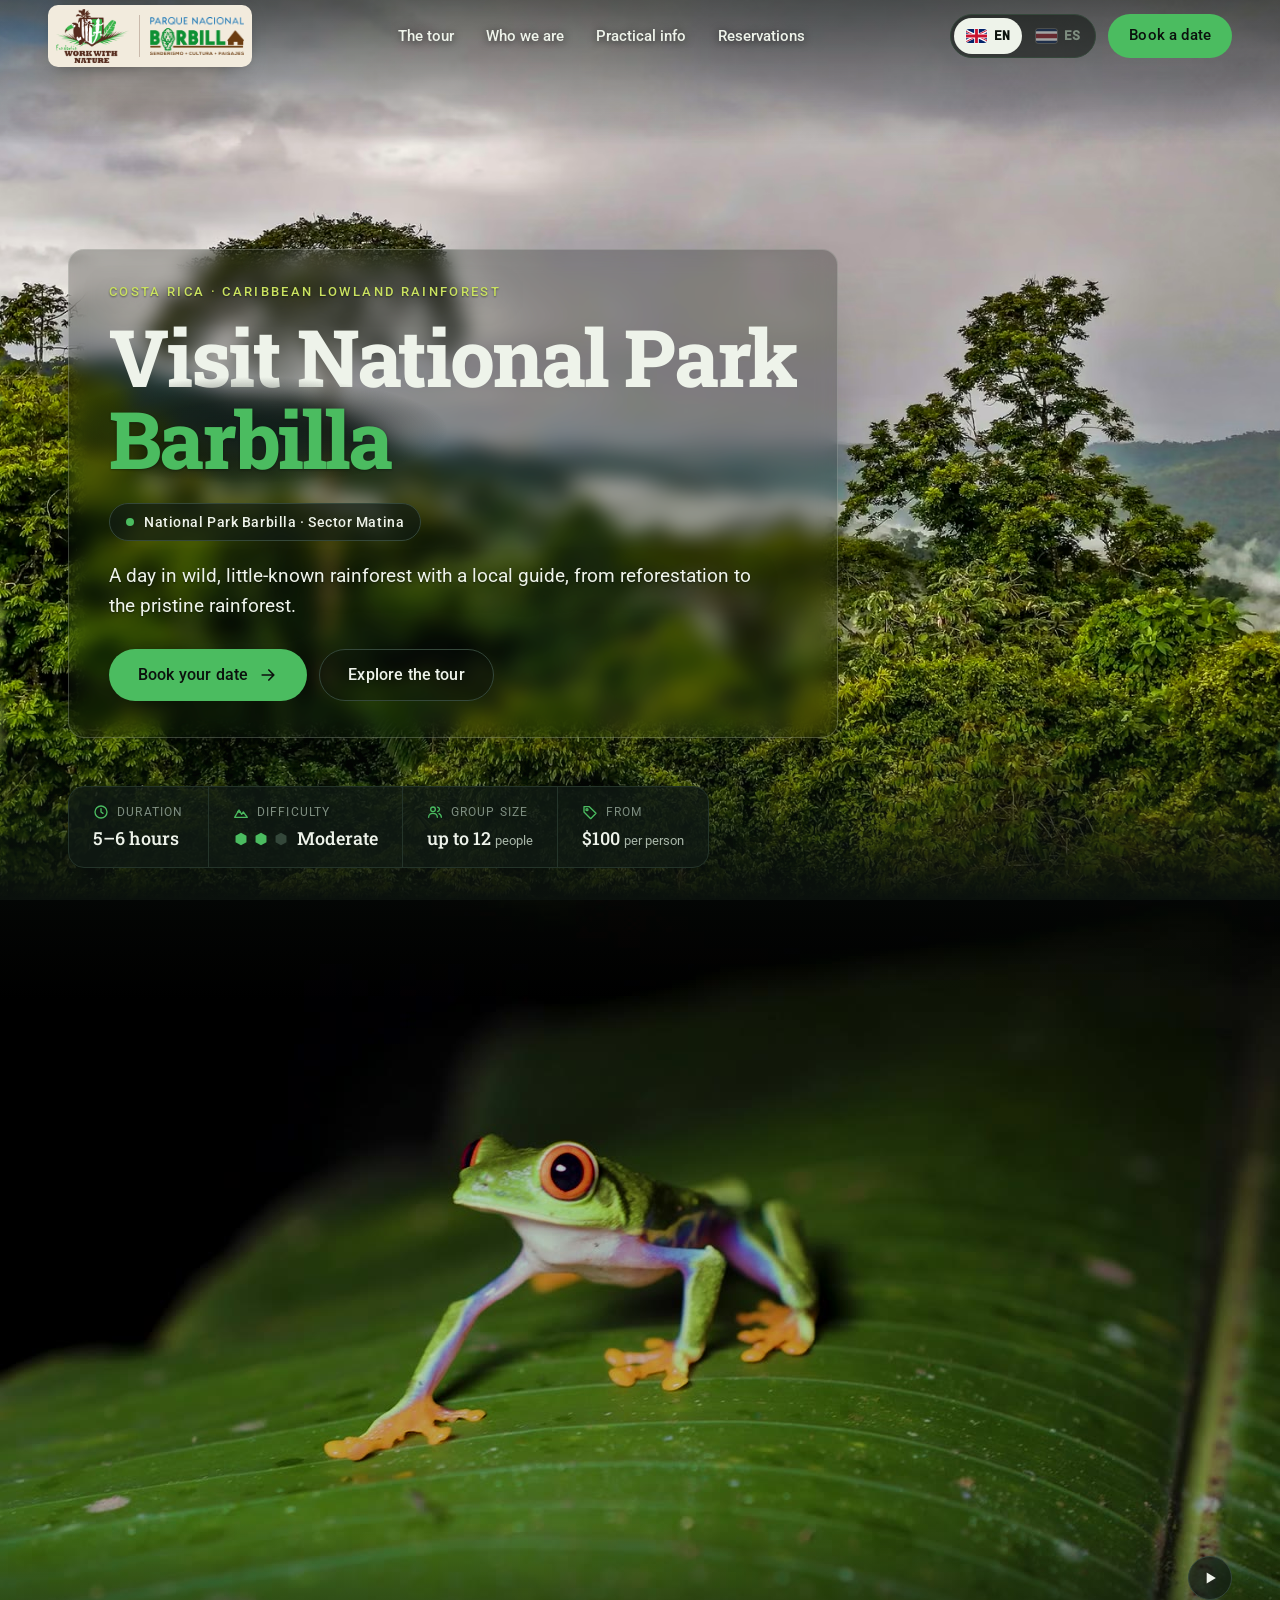
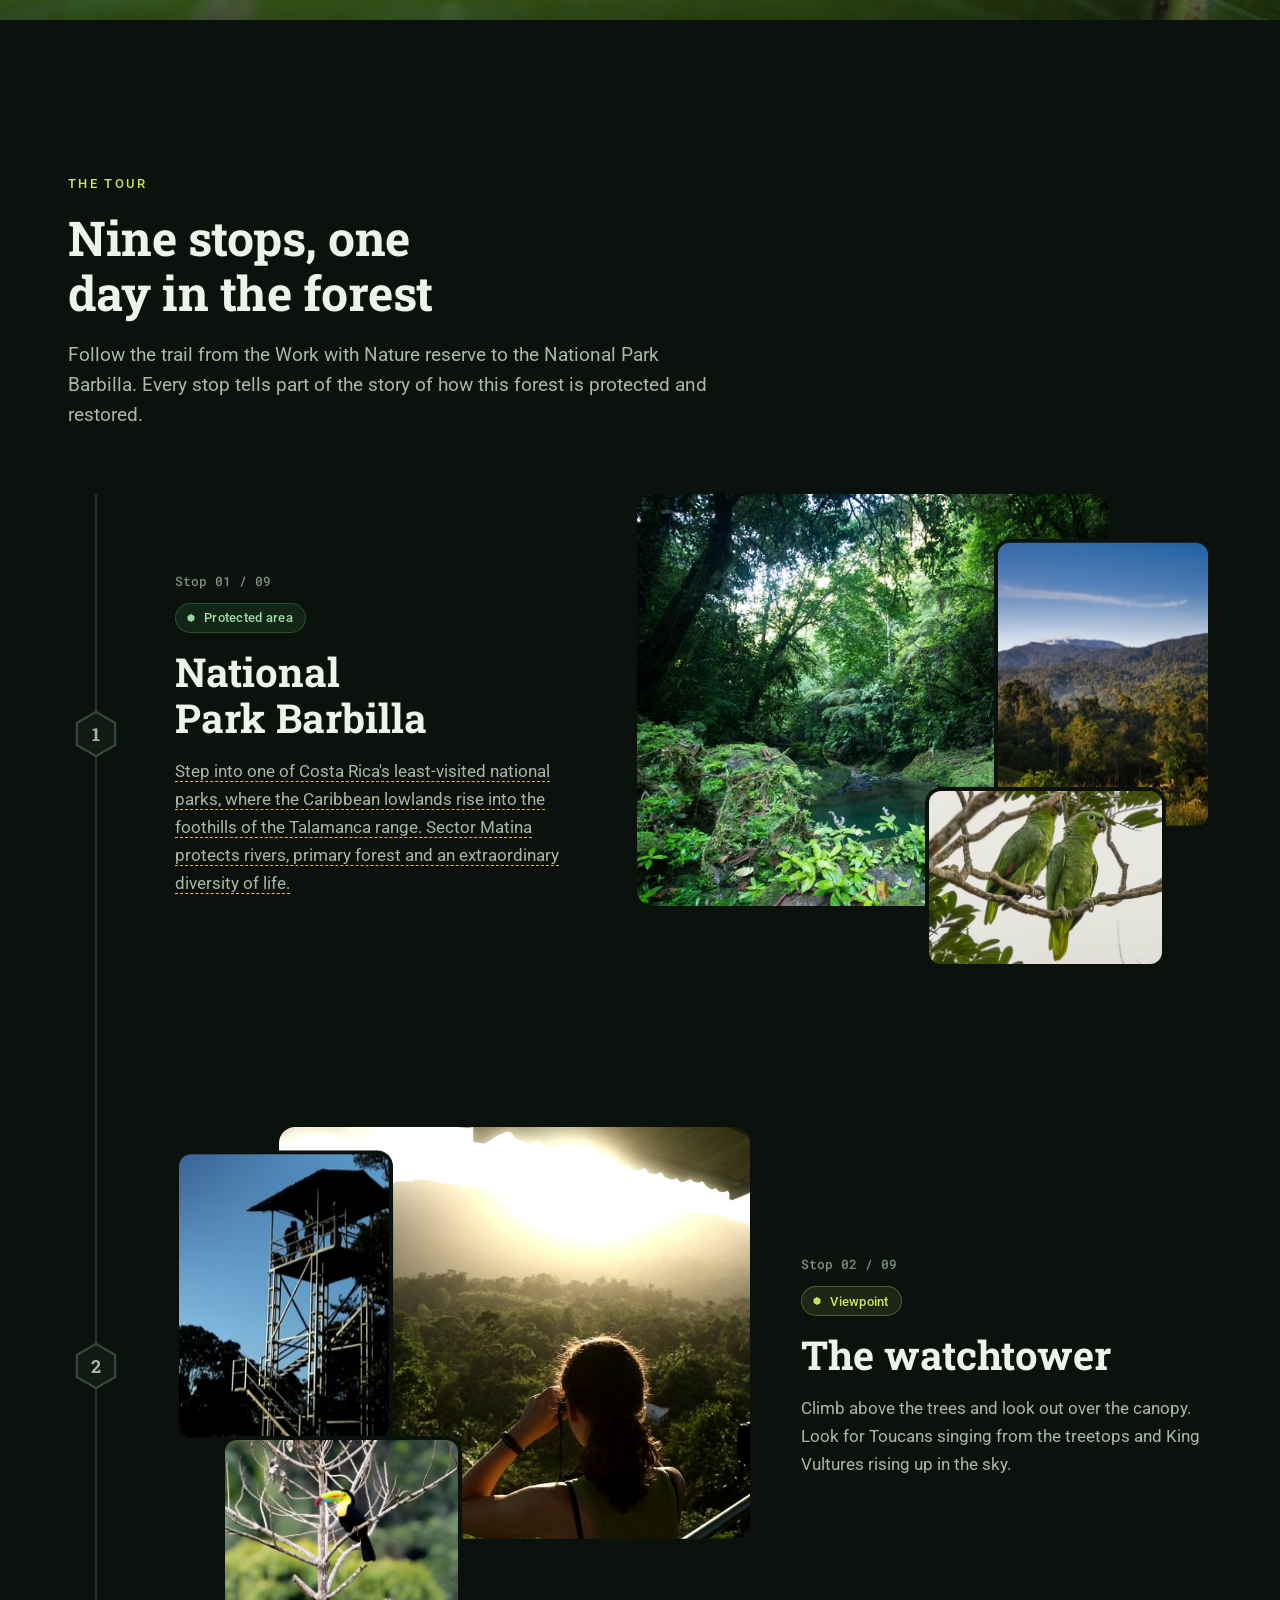
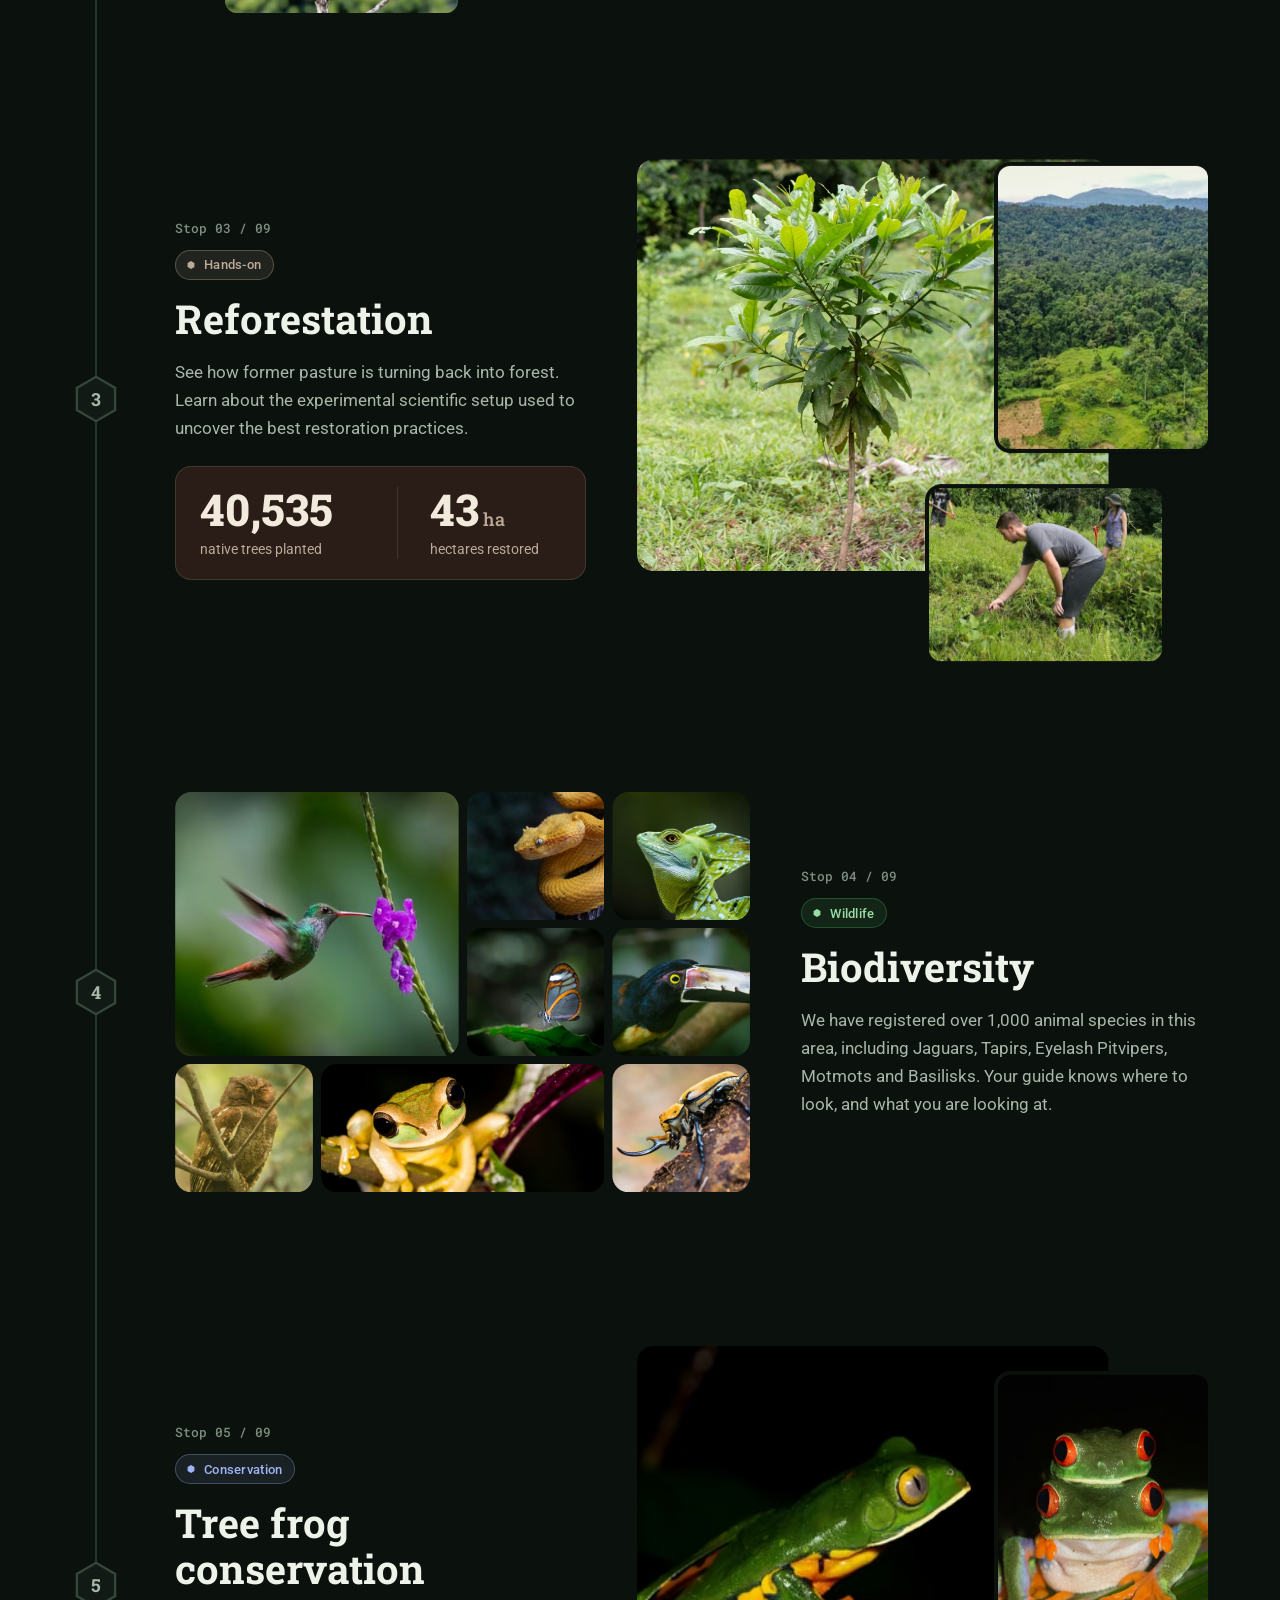
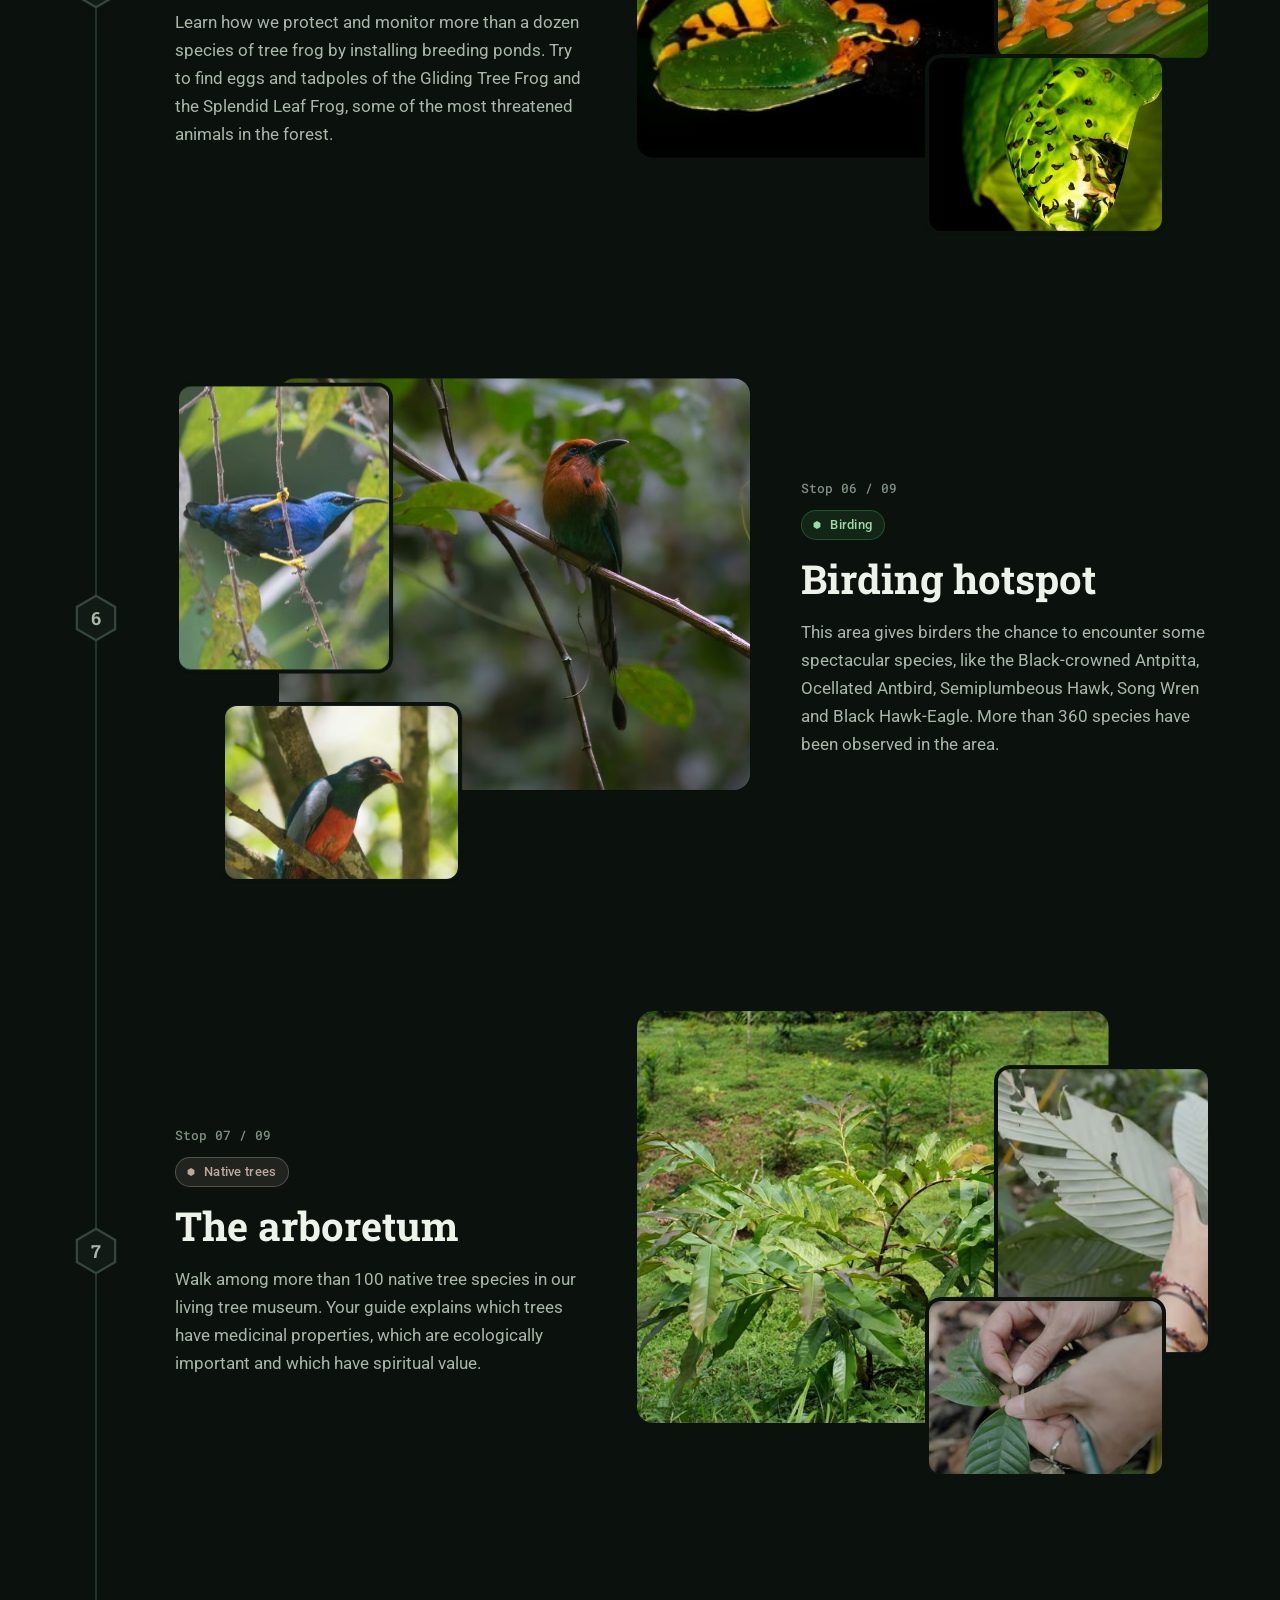
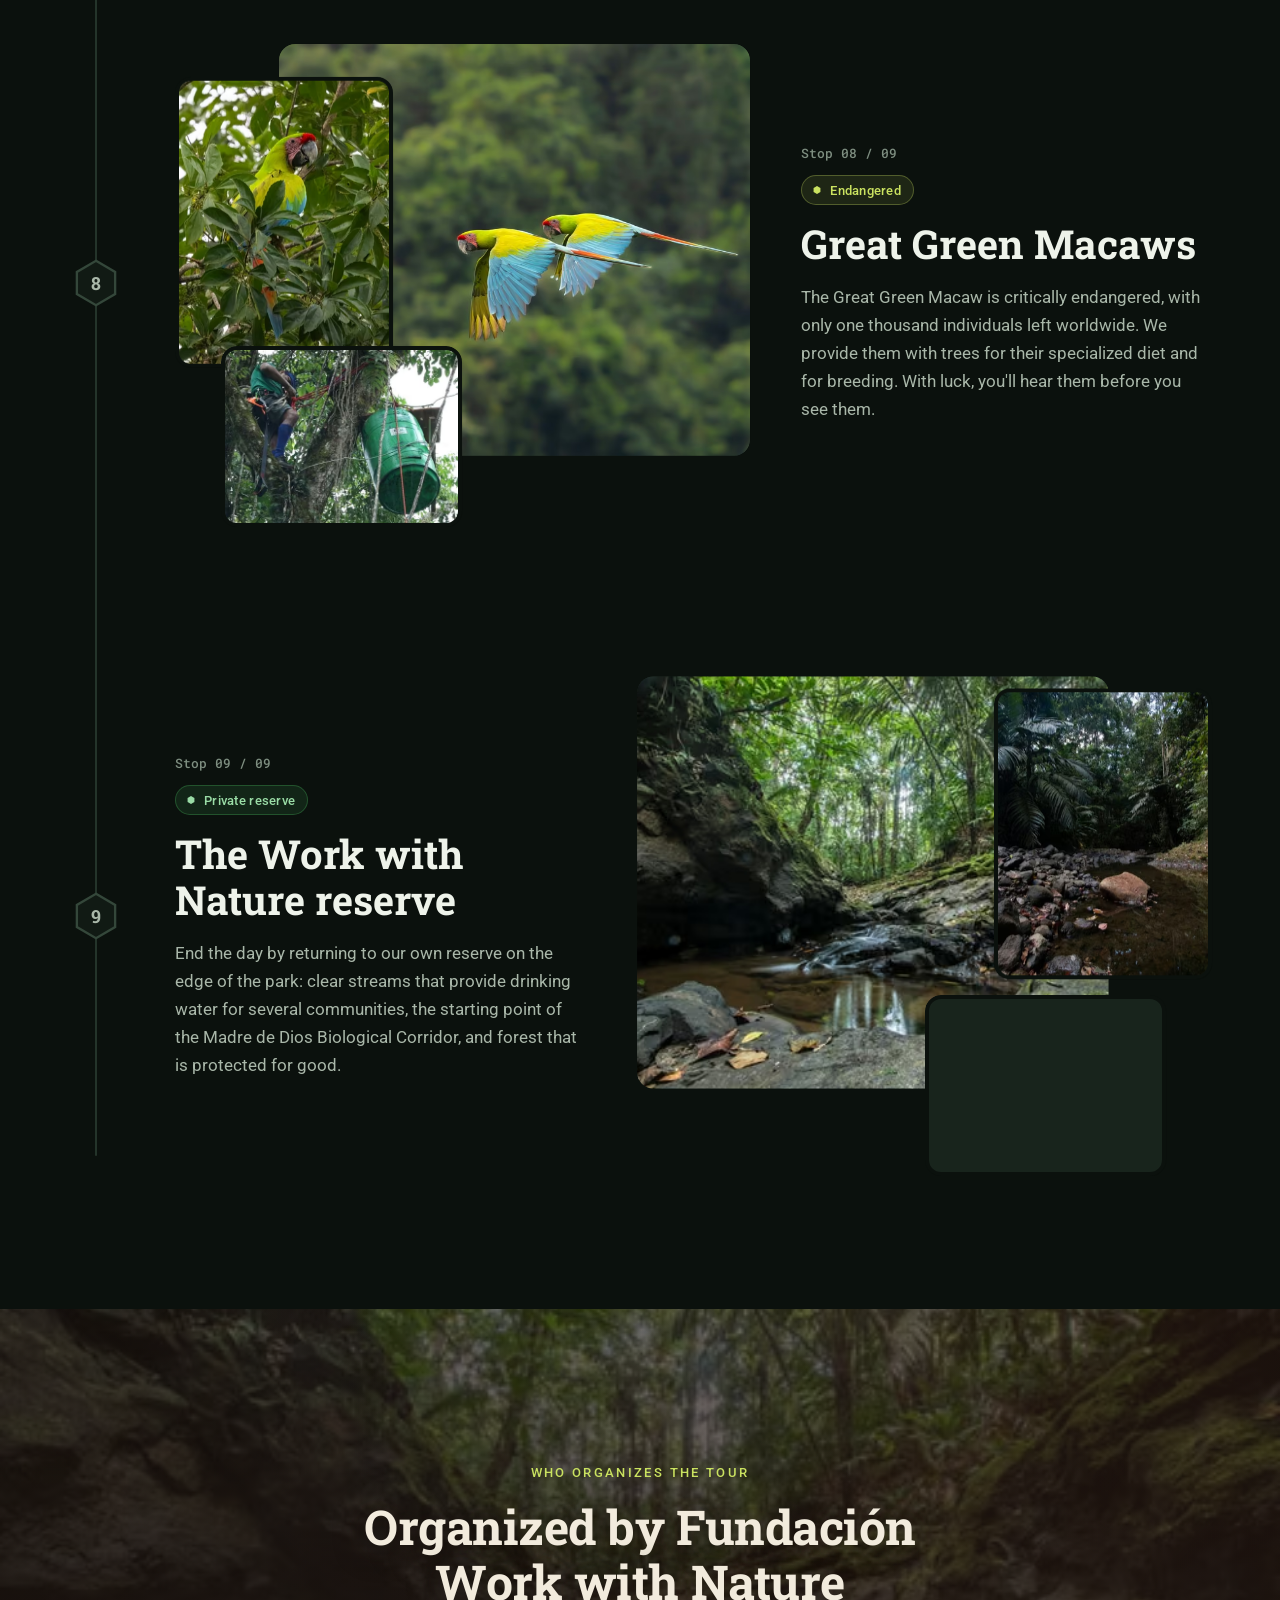
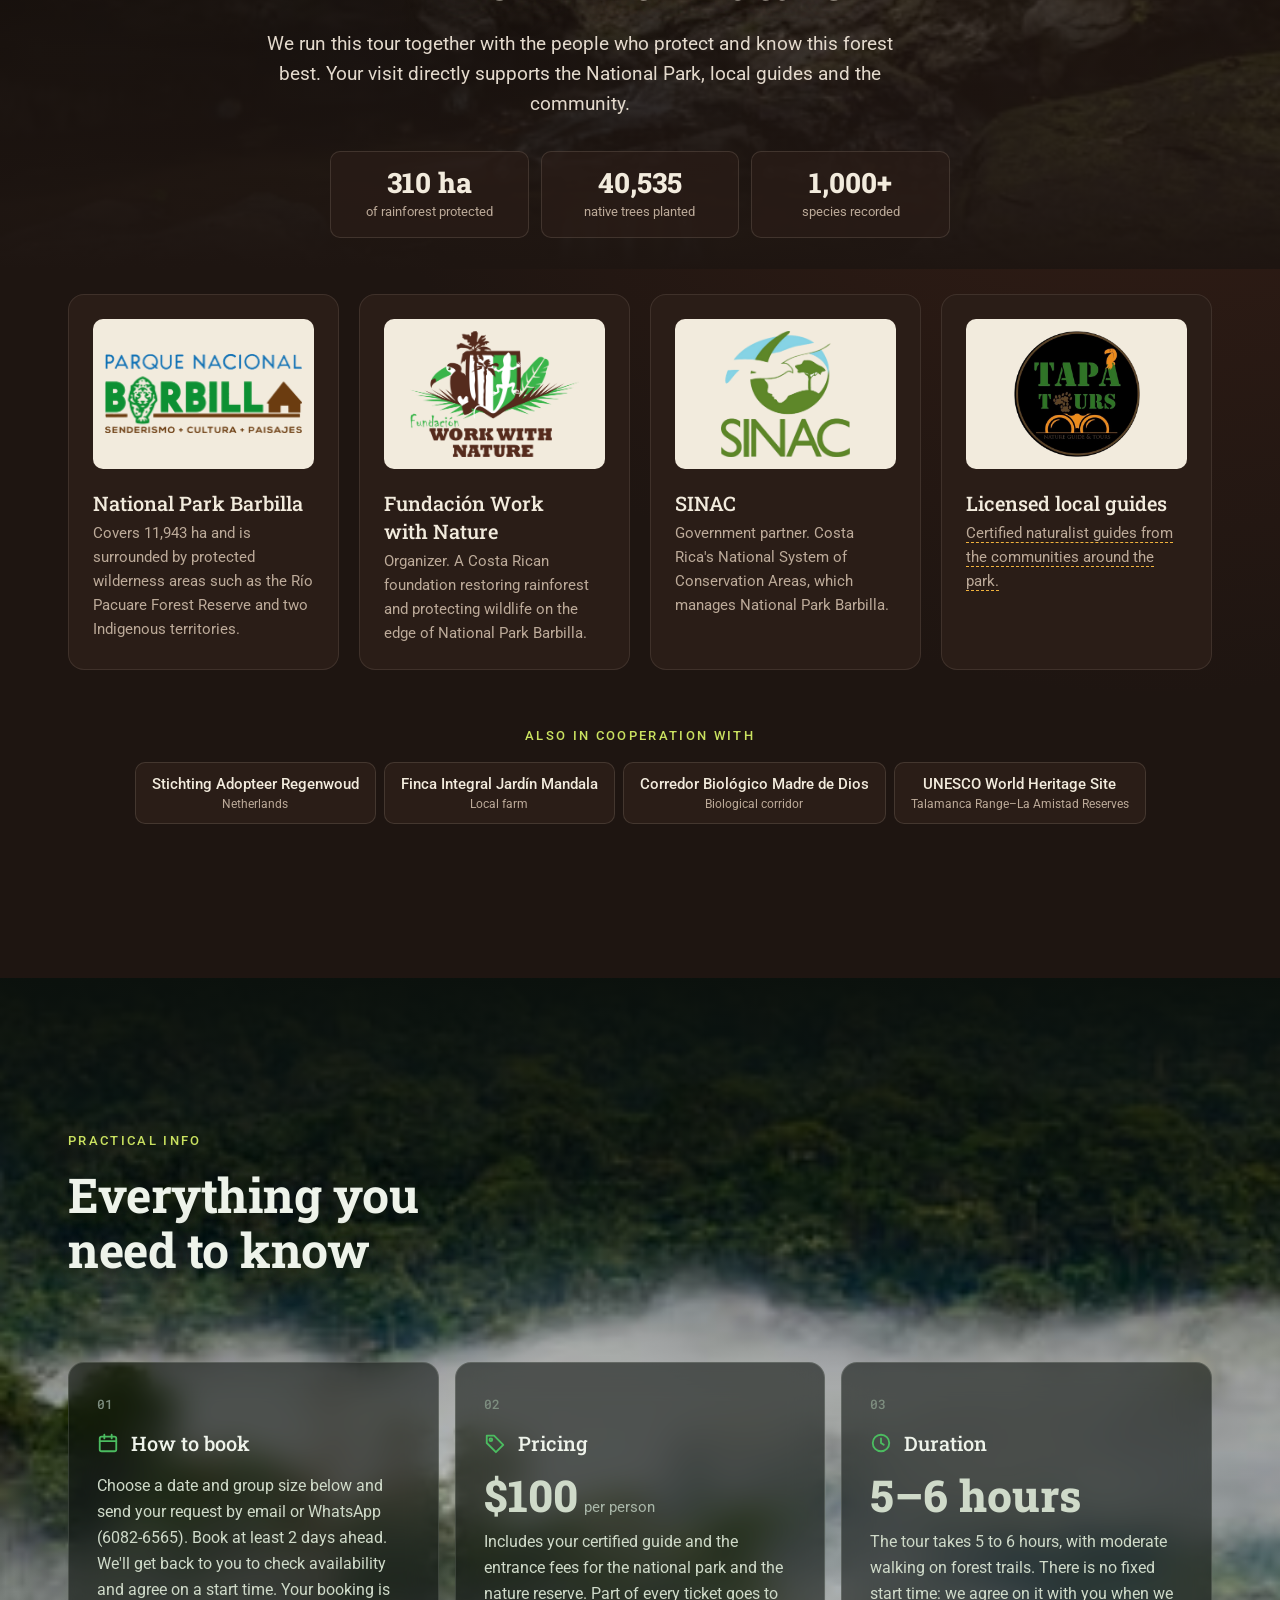
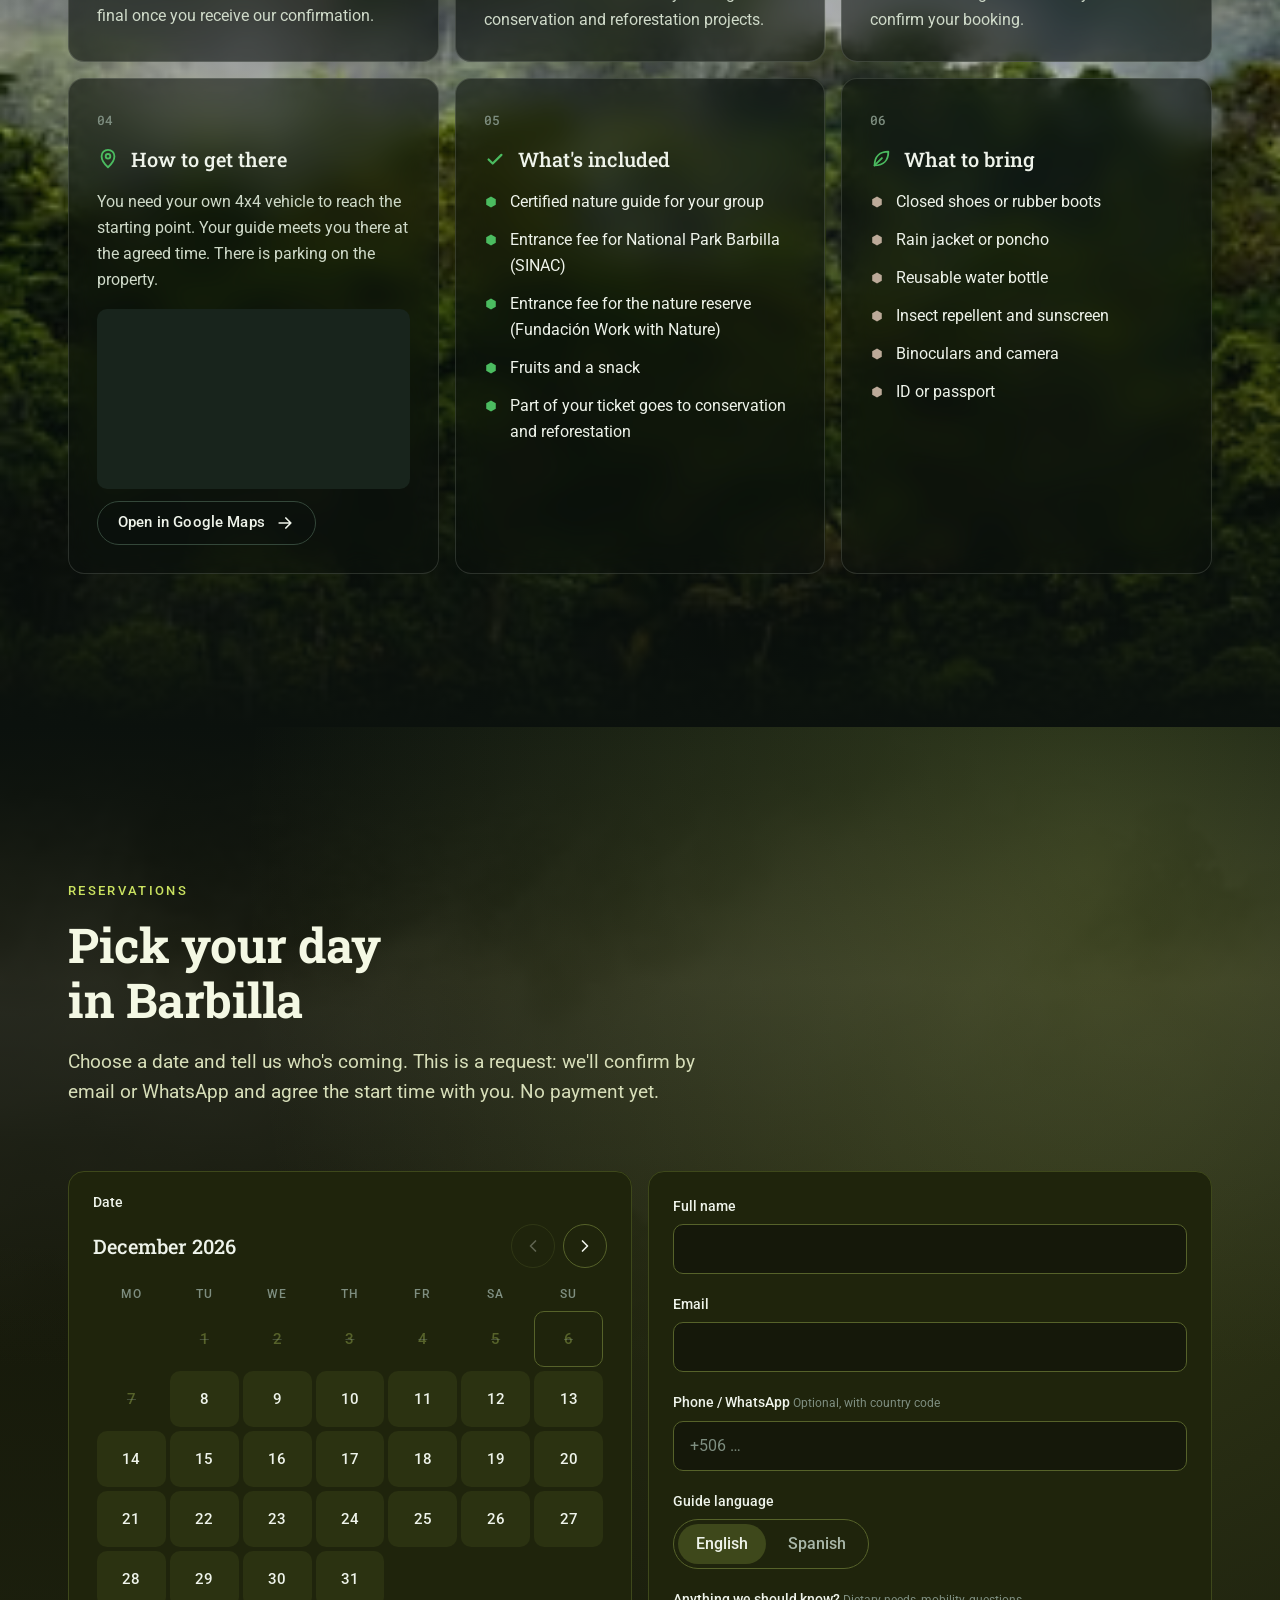
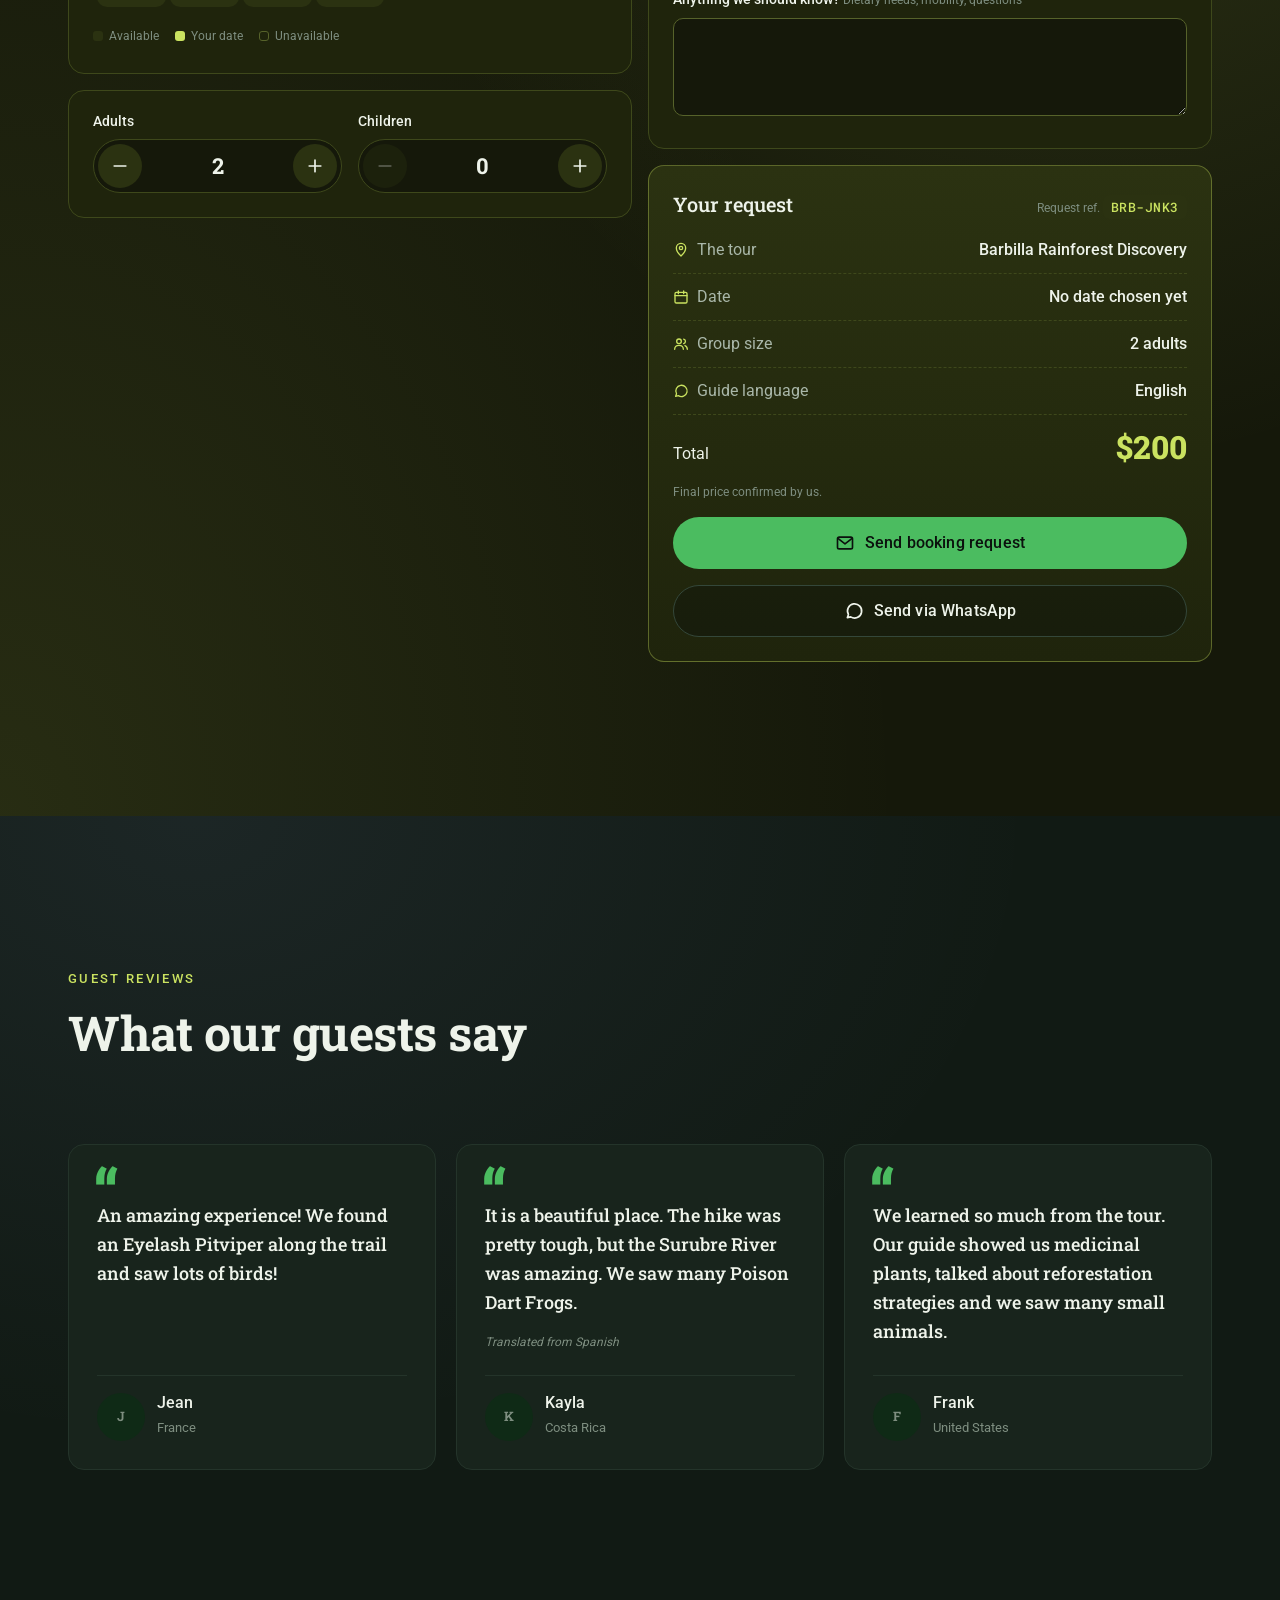
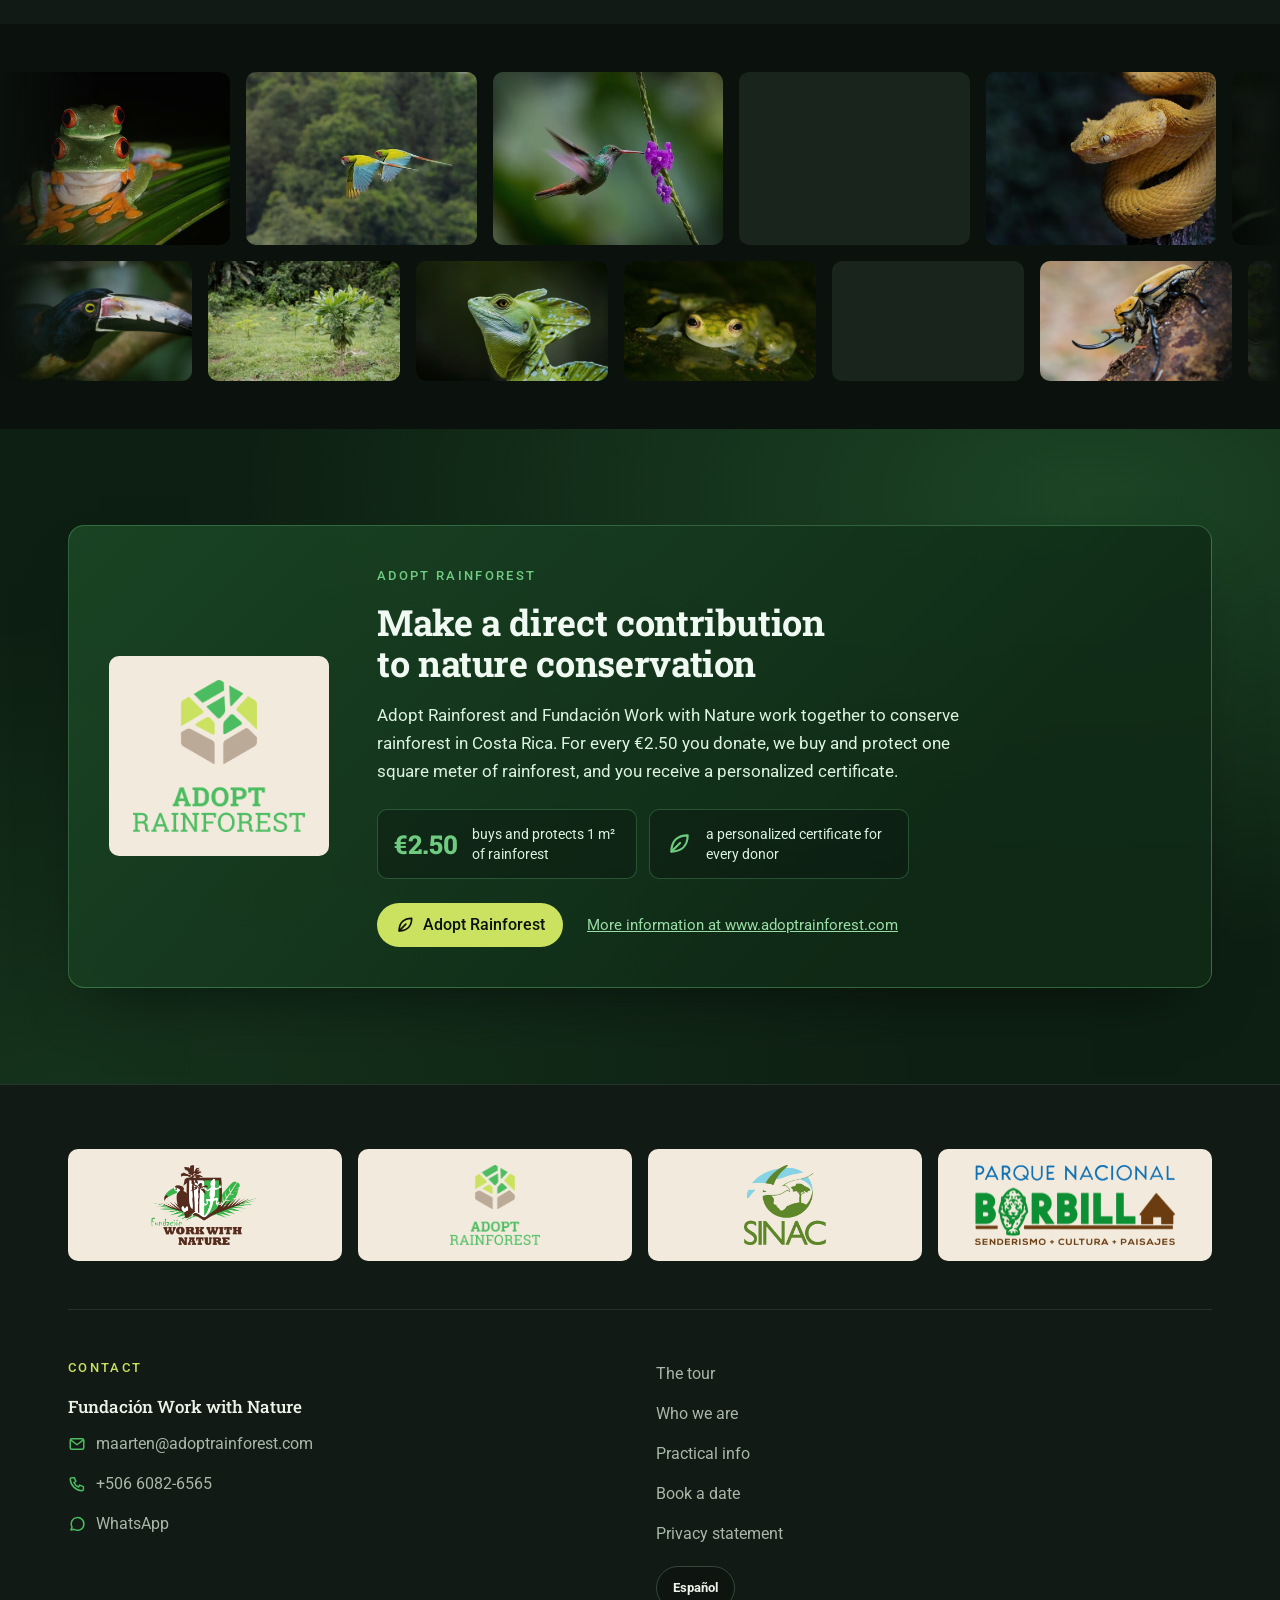
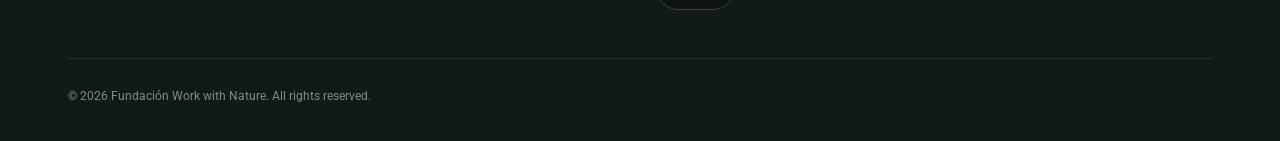
==== commit 1d5b3e5d: "Highlight film: 4 MB 540p copy for phones; no autoplay with data saver Phones (<=700px) get barbilla" ====
--- a/index.html
+++ b/index.html
@@ -150,6 +150,7 @@
     <!-- ============ HIGHLIGHT FILM ============ -->
     <section class="film" id="film">
       <video id="filmVideo" muted loop playsinline preload="none" poster="assets/video/barbilla-highlights-poster.jpg" width="1280" height="720">
+        <source src="assets/video/barbilla-highlights-540.mp4" type="video/mp4" media="(max-width: 700px)">   <!-- lighter copy for phones (4 MB instead of 9 MB) -->
         <source src="assets/video/barbilla-highlights.mp4" type="video/mp4">
       </video>
       <button class="video-toggle film-toggle" type="button" id="filmToggle">
--- a/css/style.css
+++ b/css/style.css
@@ -730,3 +730,10 @@
 .film-toggle { position: absolute; right: var(--gutter); bottom: 20px; z-index: 1; color: var(--mist); }
 @media (max-width: 640px) { .film-toggle { position: absolute; top: auto; bottom: 12px; right: 12px; } }
 .ribbon { padding-bottom: 48px; }
+
+/* hero: soft dark shade behind the green "Barbilla" line (like the grey sky behind line 1).
+   The line clips only at the bottom (for the rise animation), so the shade can spread up and sideways. */
+.hero-panel .display .line.accent { overflow: visible; clip-path: inset(-1em -1em 0 -1em); }
+.hero-panel .display .line.accent > span { position: relative; text-shadow: 0 1px 2px rgba(11,17,13,.45); }
+.hero-panel .display .line.accent > span::before { content: ""; position: absolute; z-index: -1; inset: -.3em -.7em -.06em;
+  background: radial-gradient(closest-side, rgba(11,17,13,.62), rgba(11,17,13,.5) 55%, rgba(11,17,13,0)); pointer-events: none; }
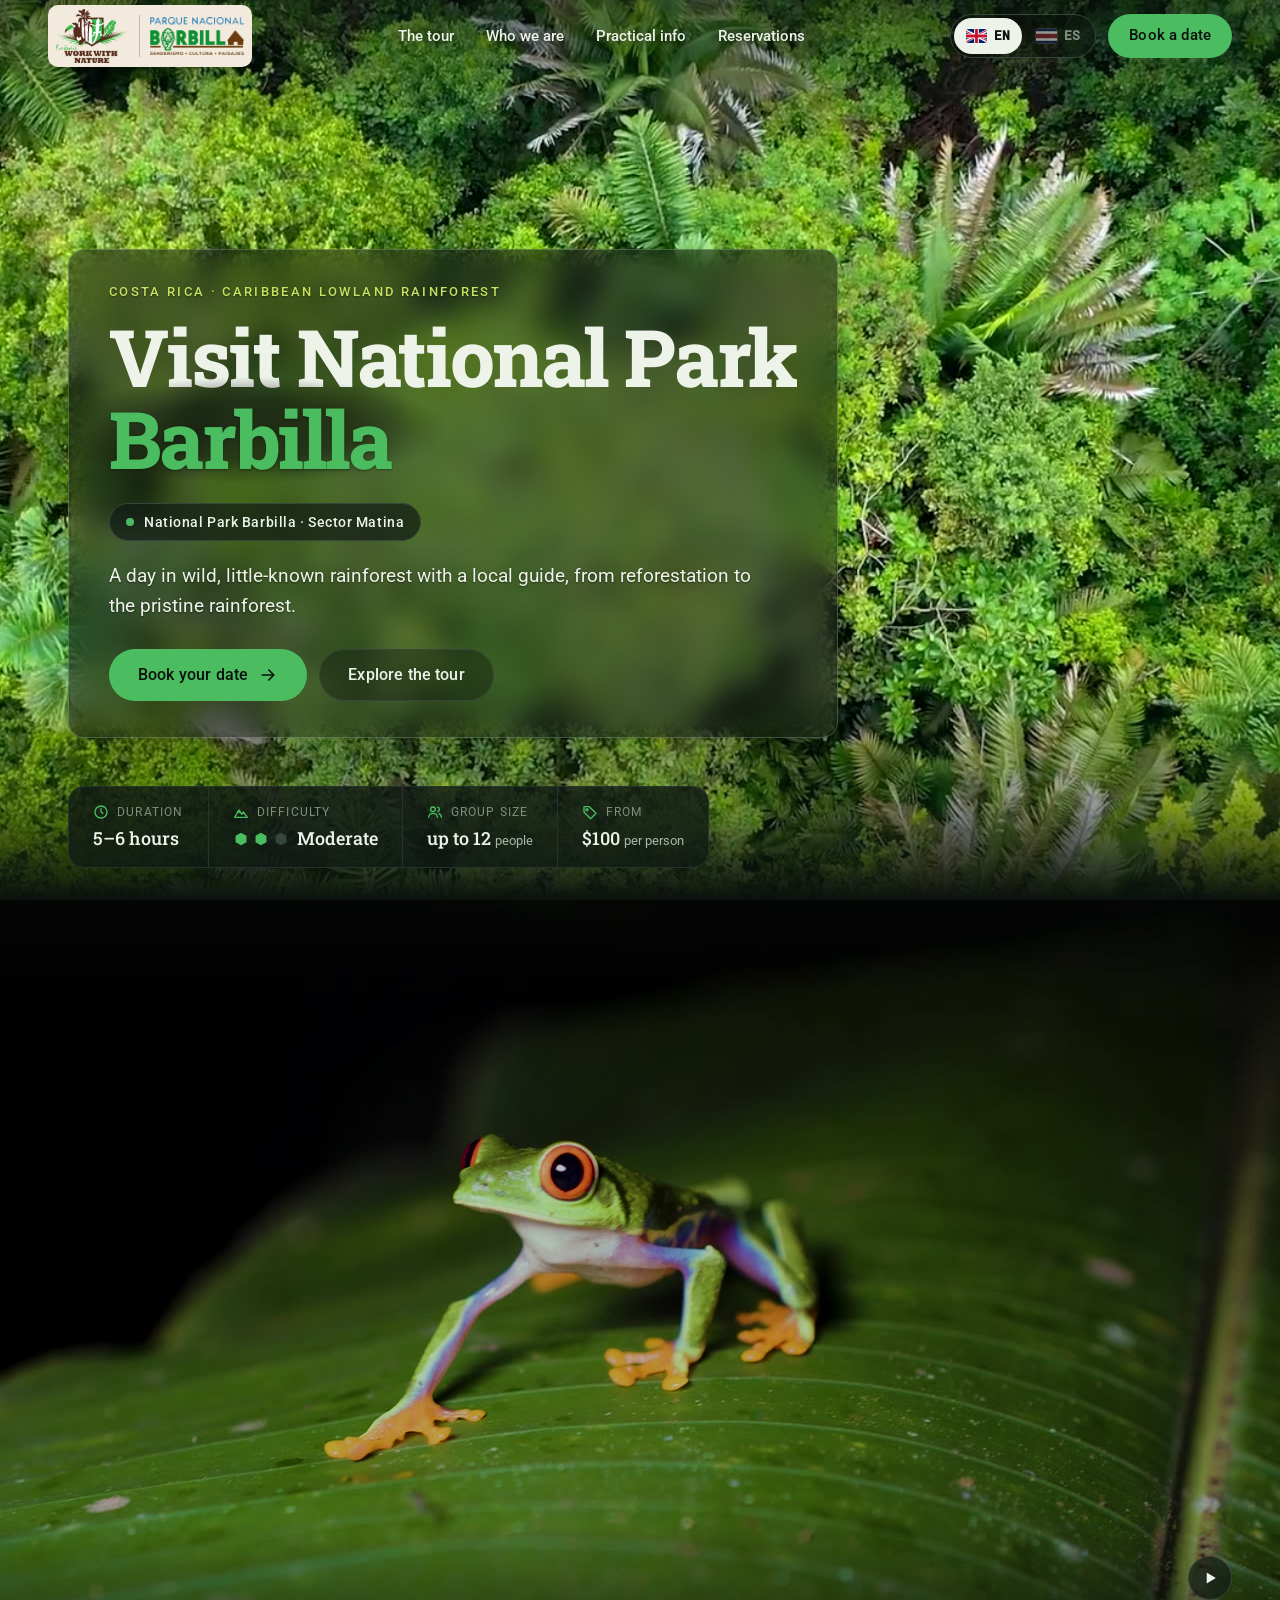
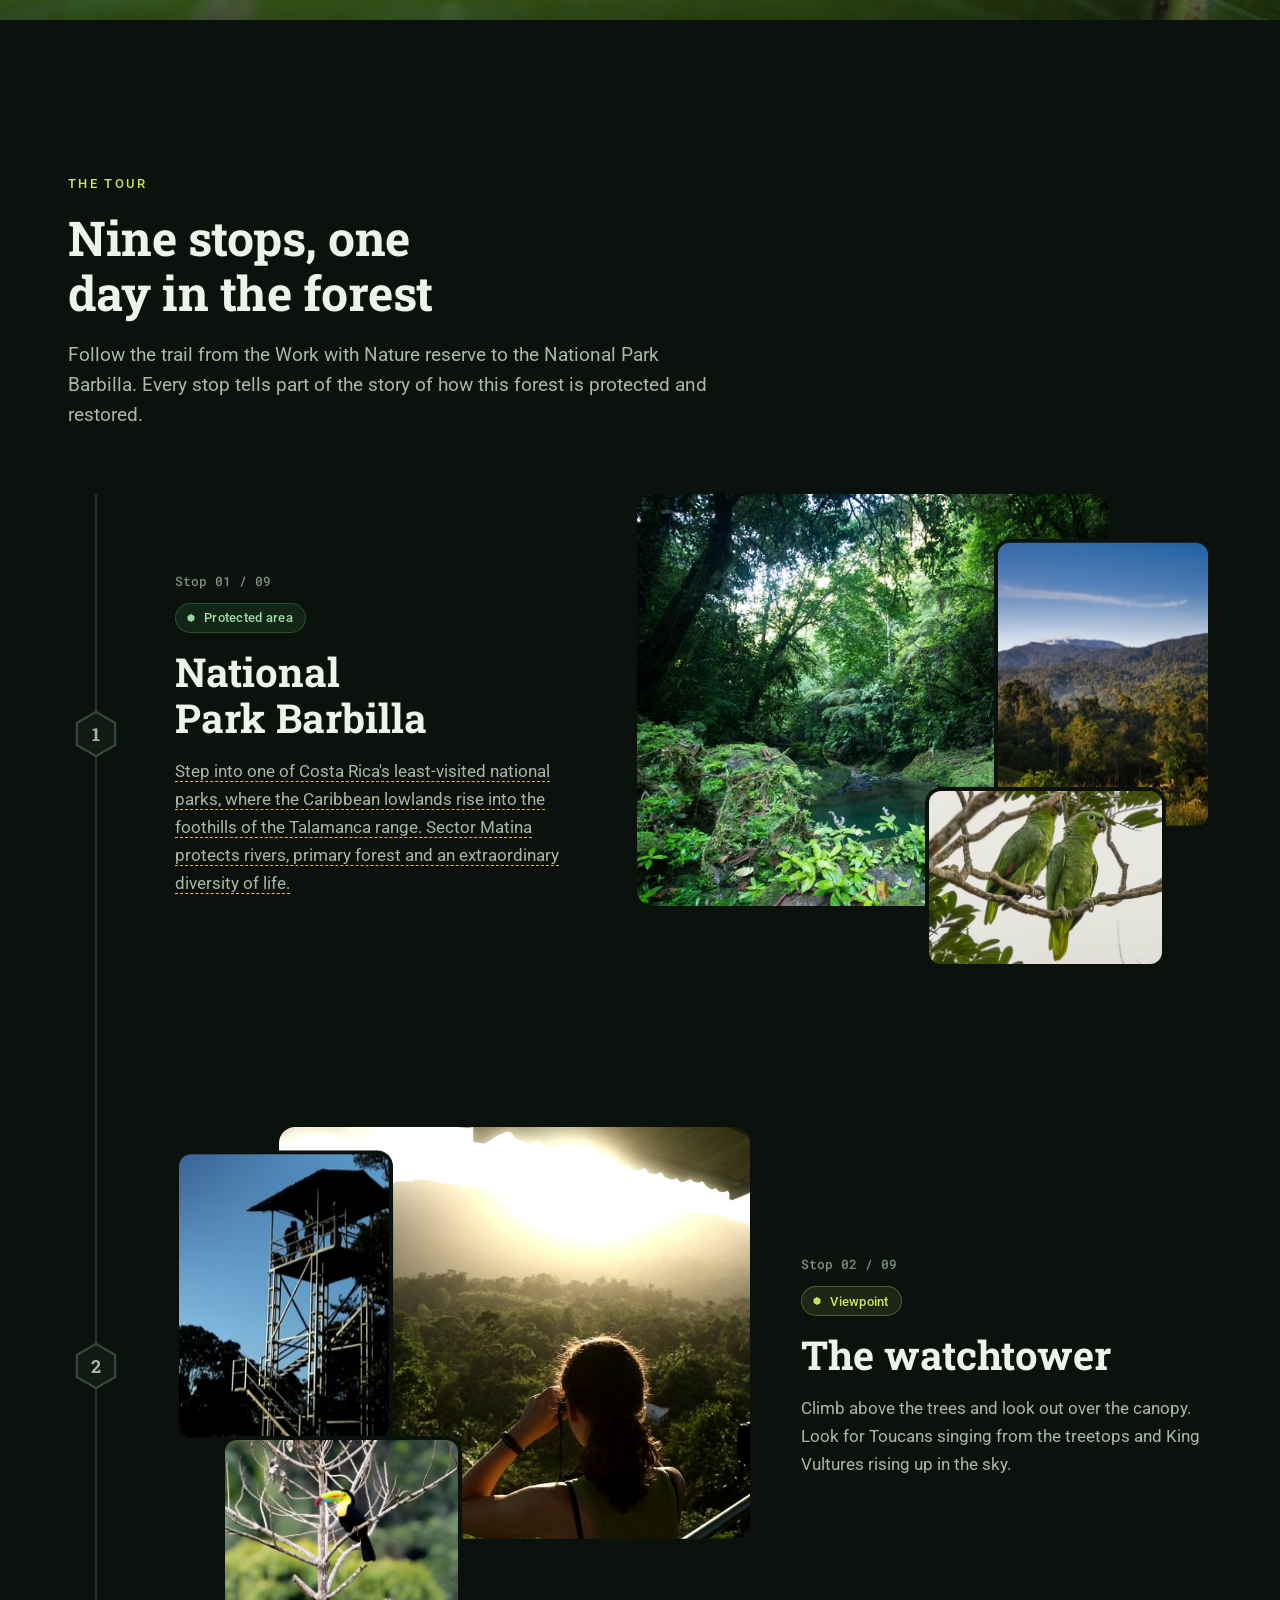
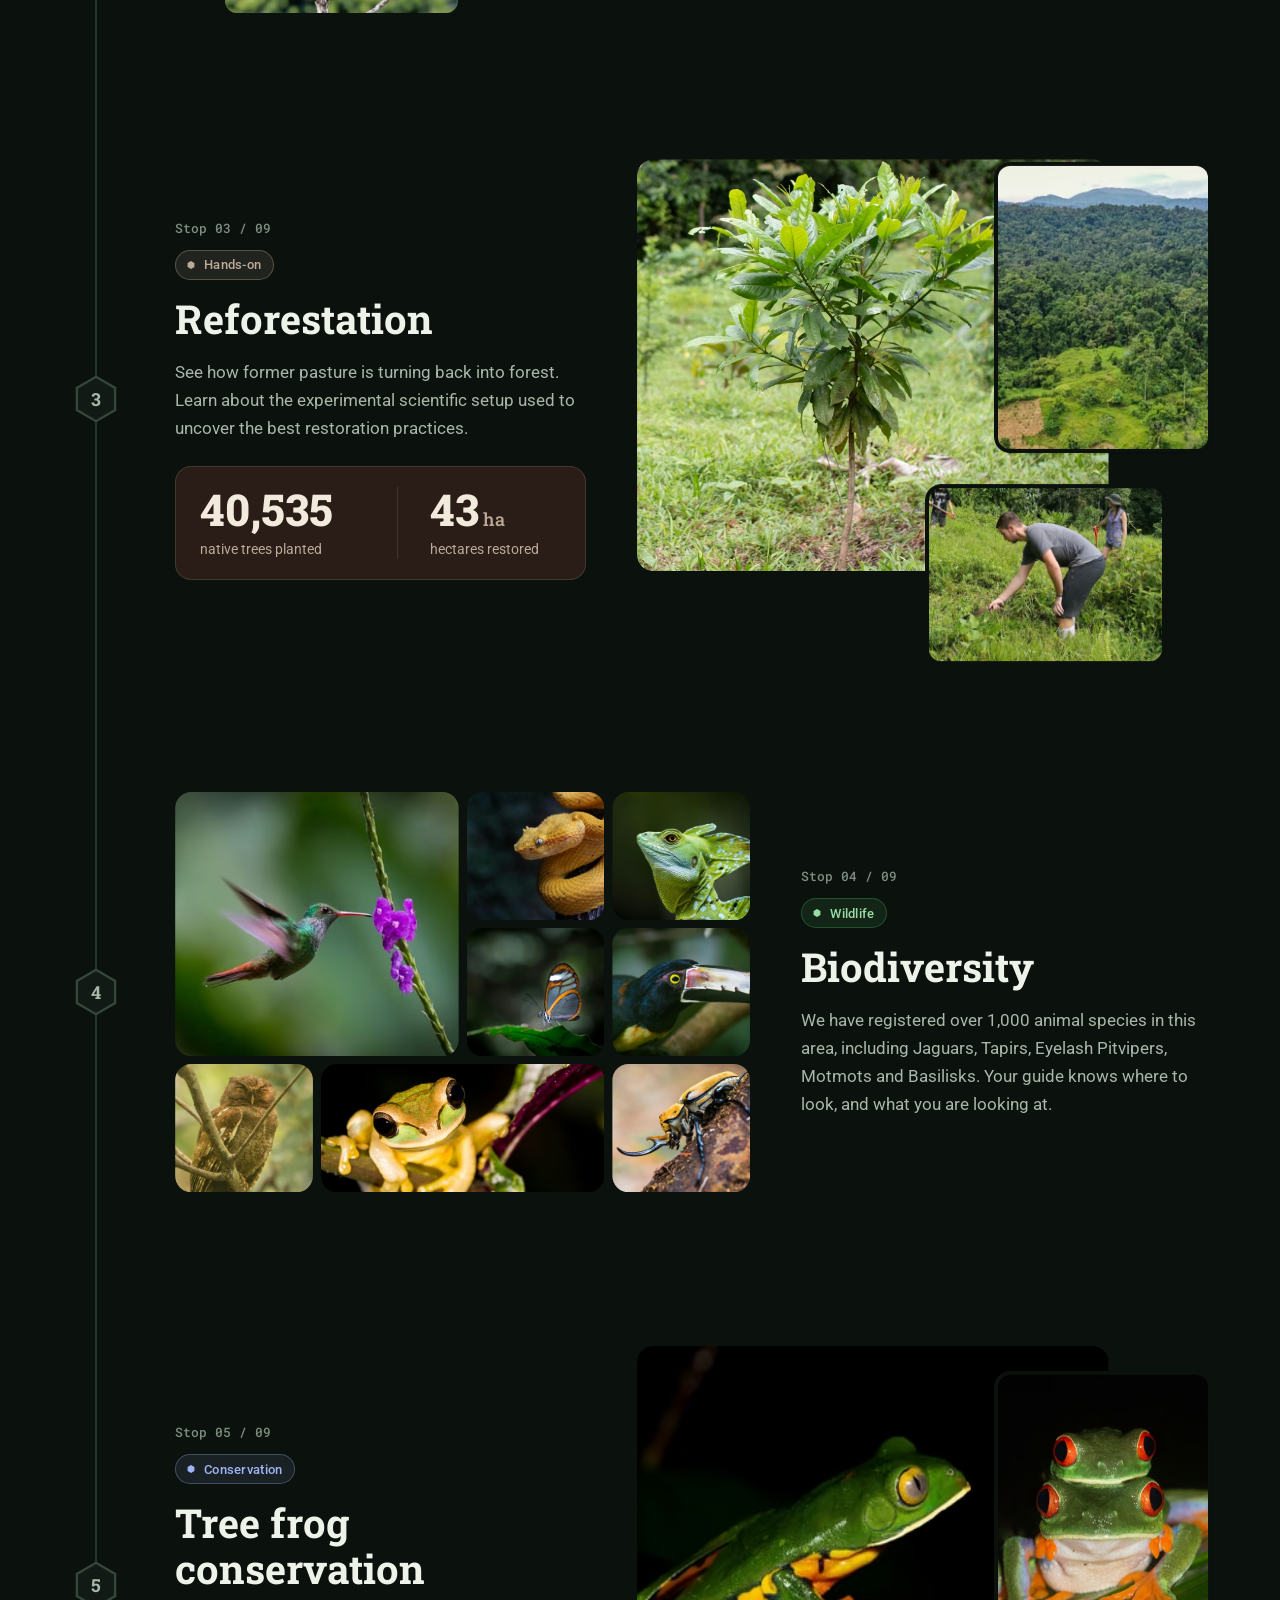
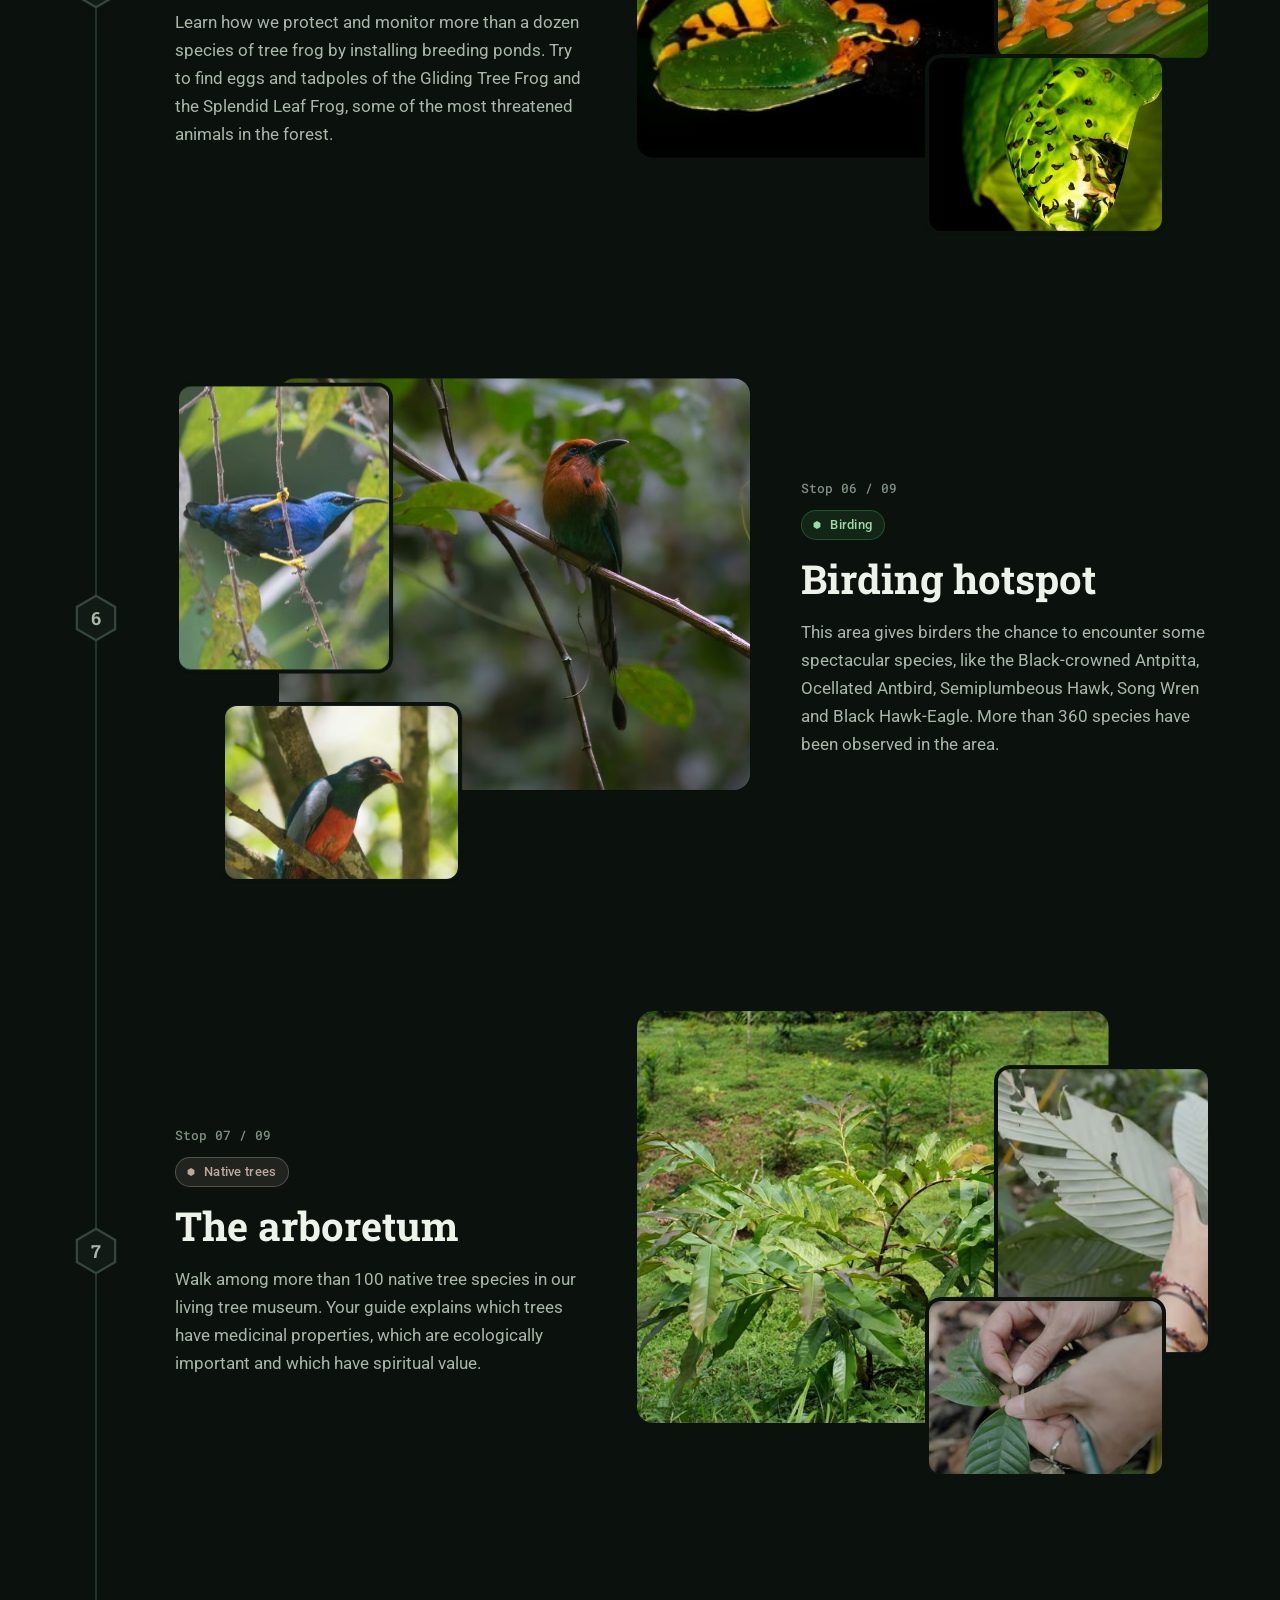
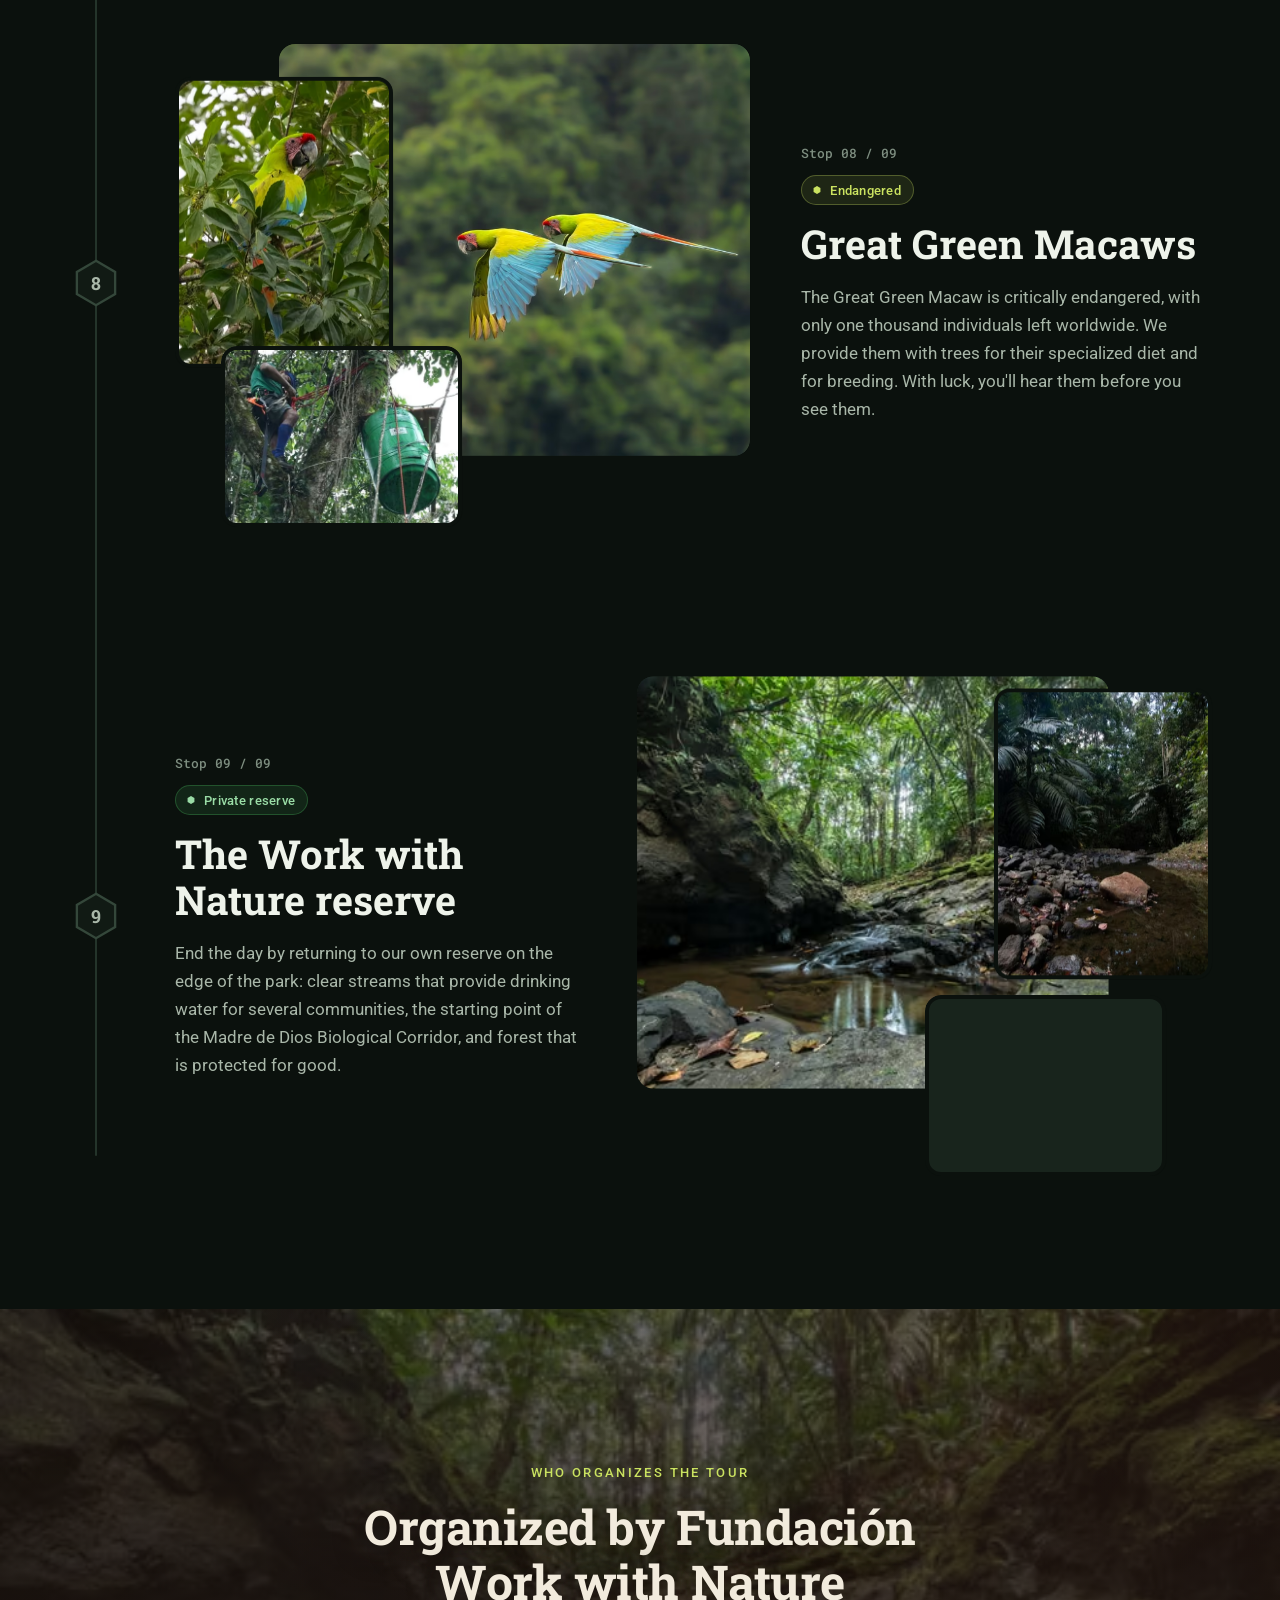
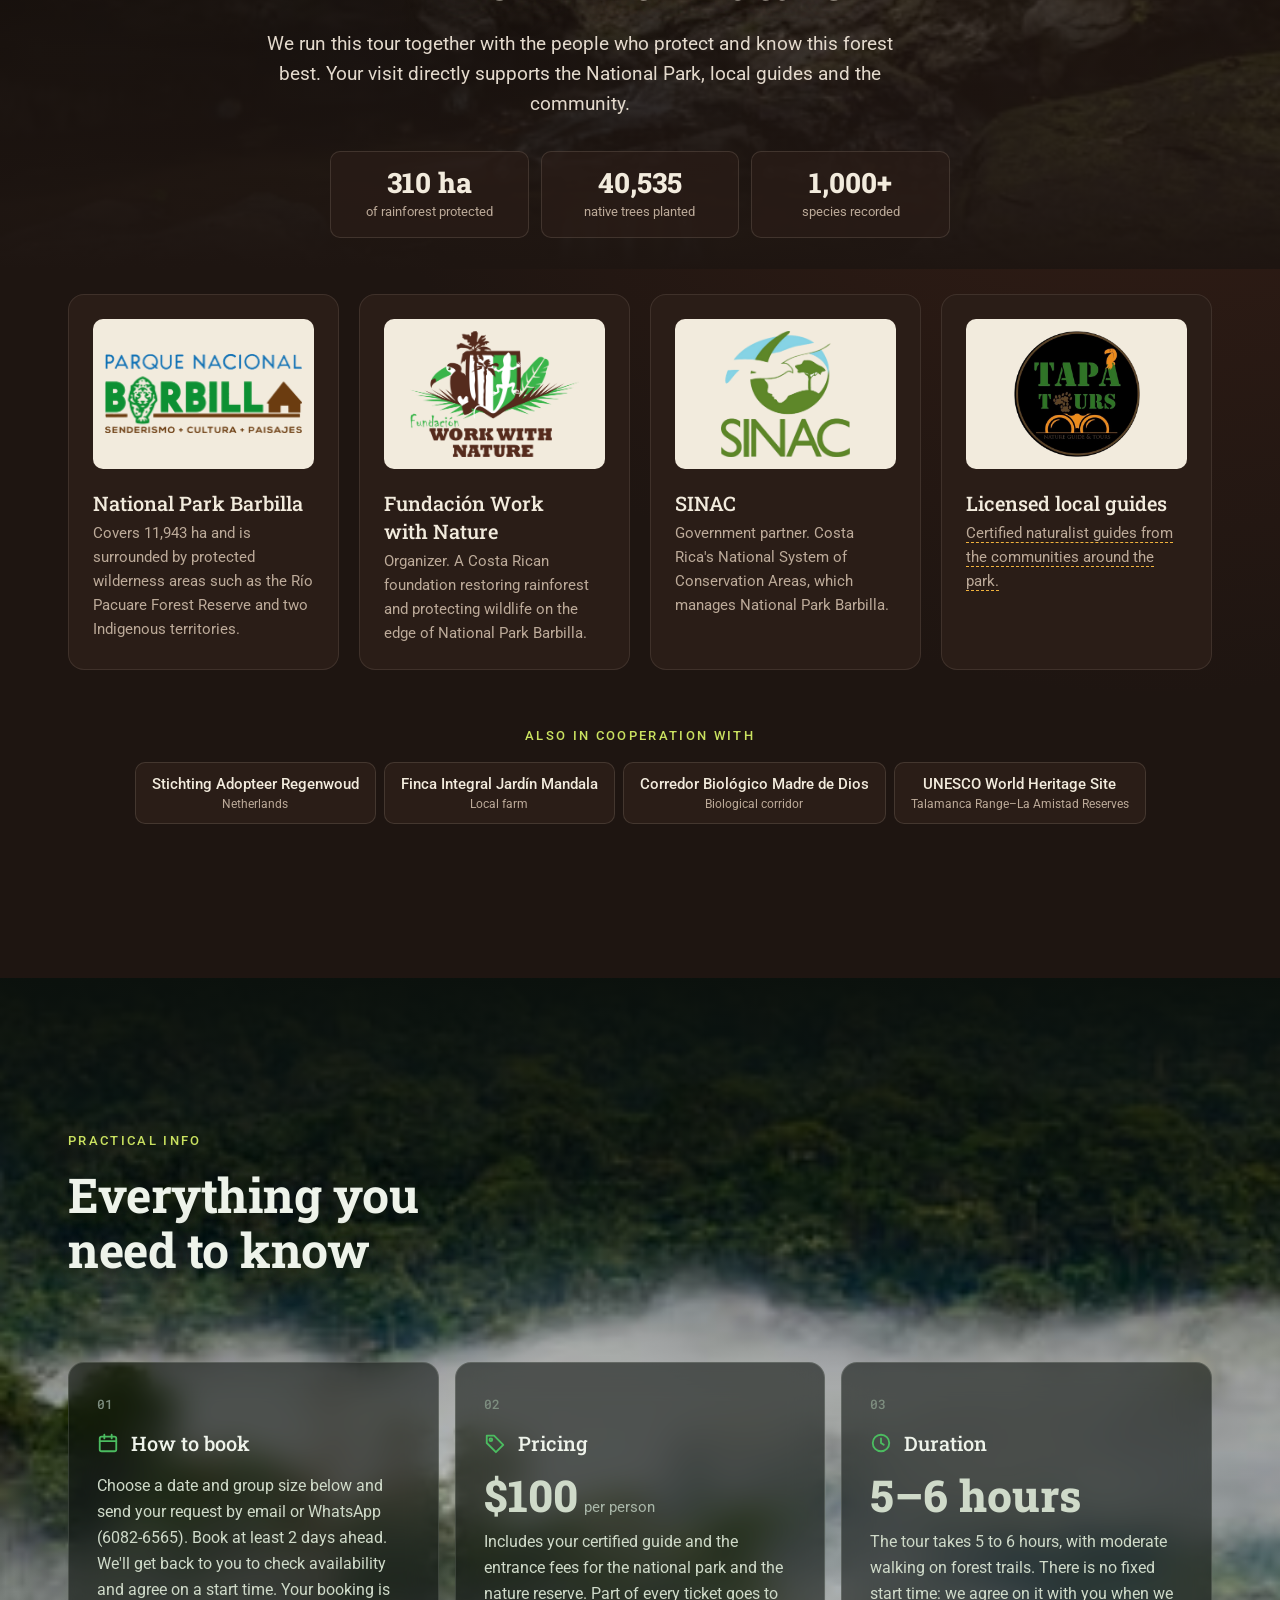
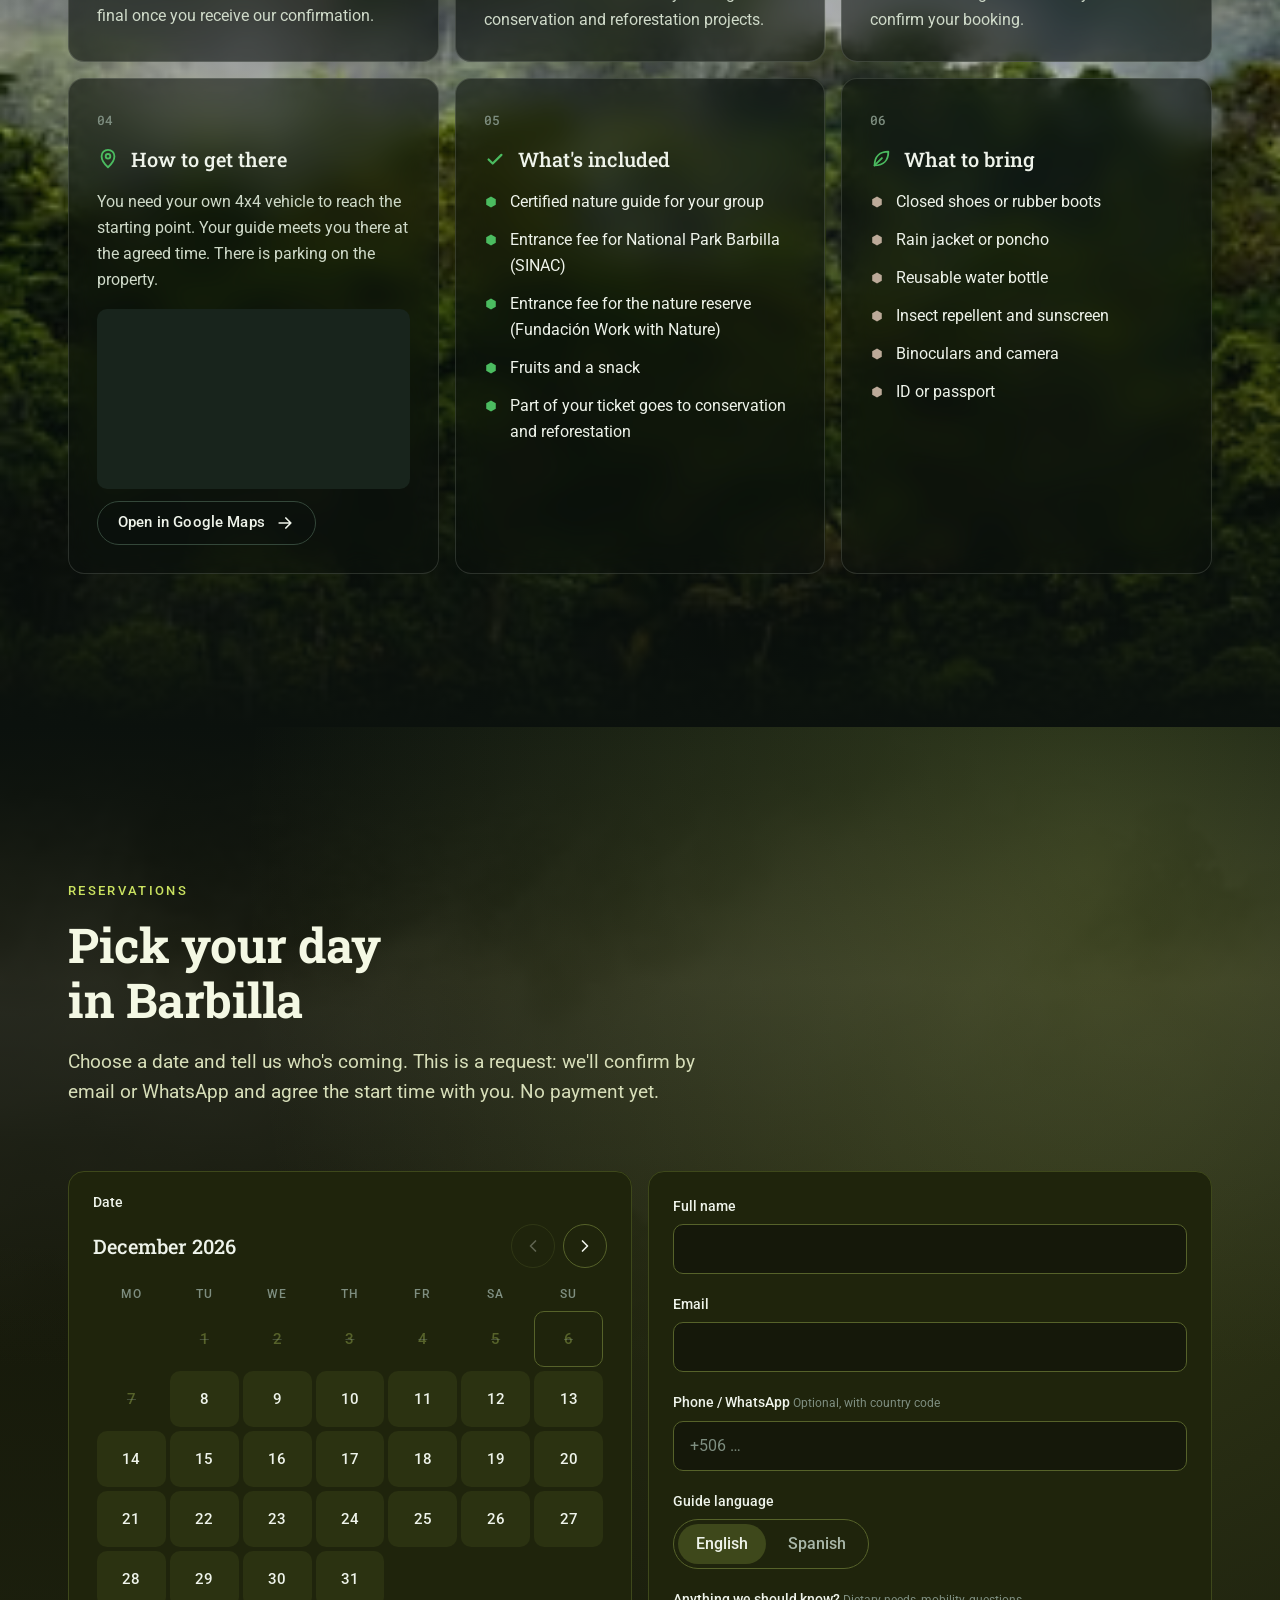
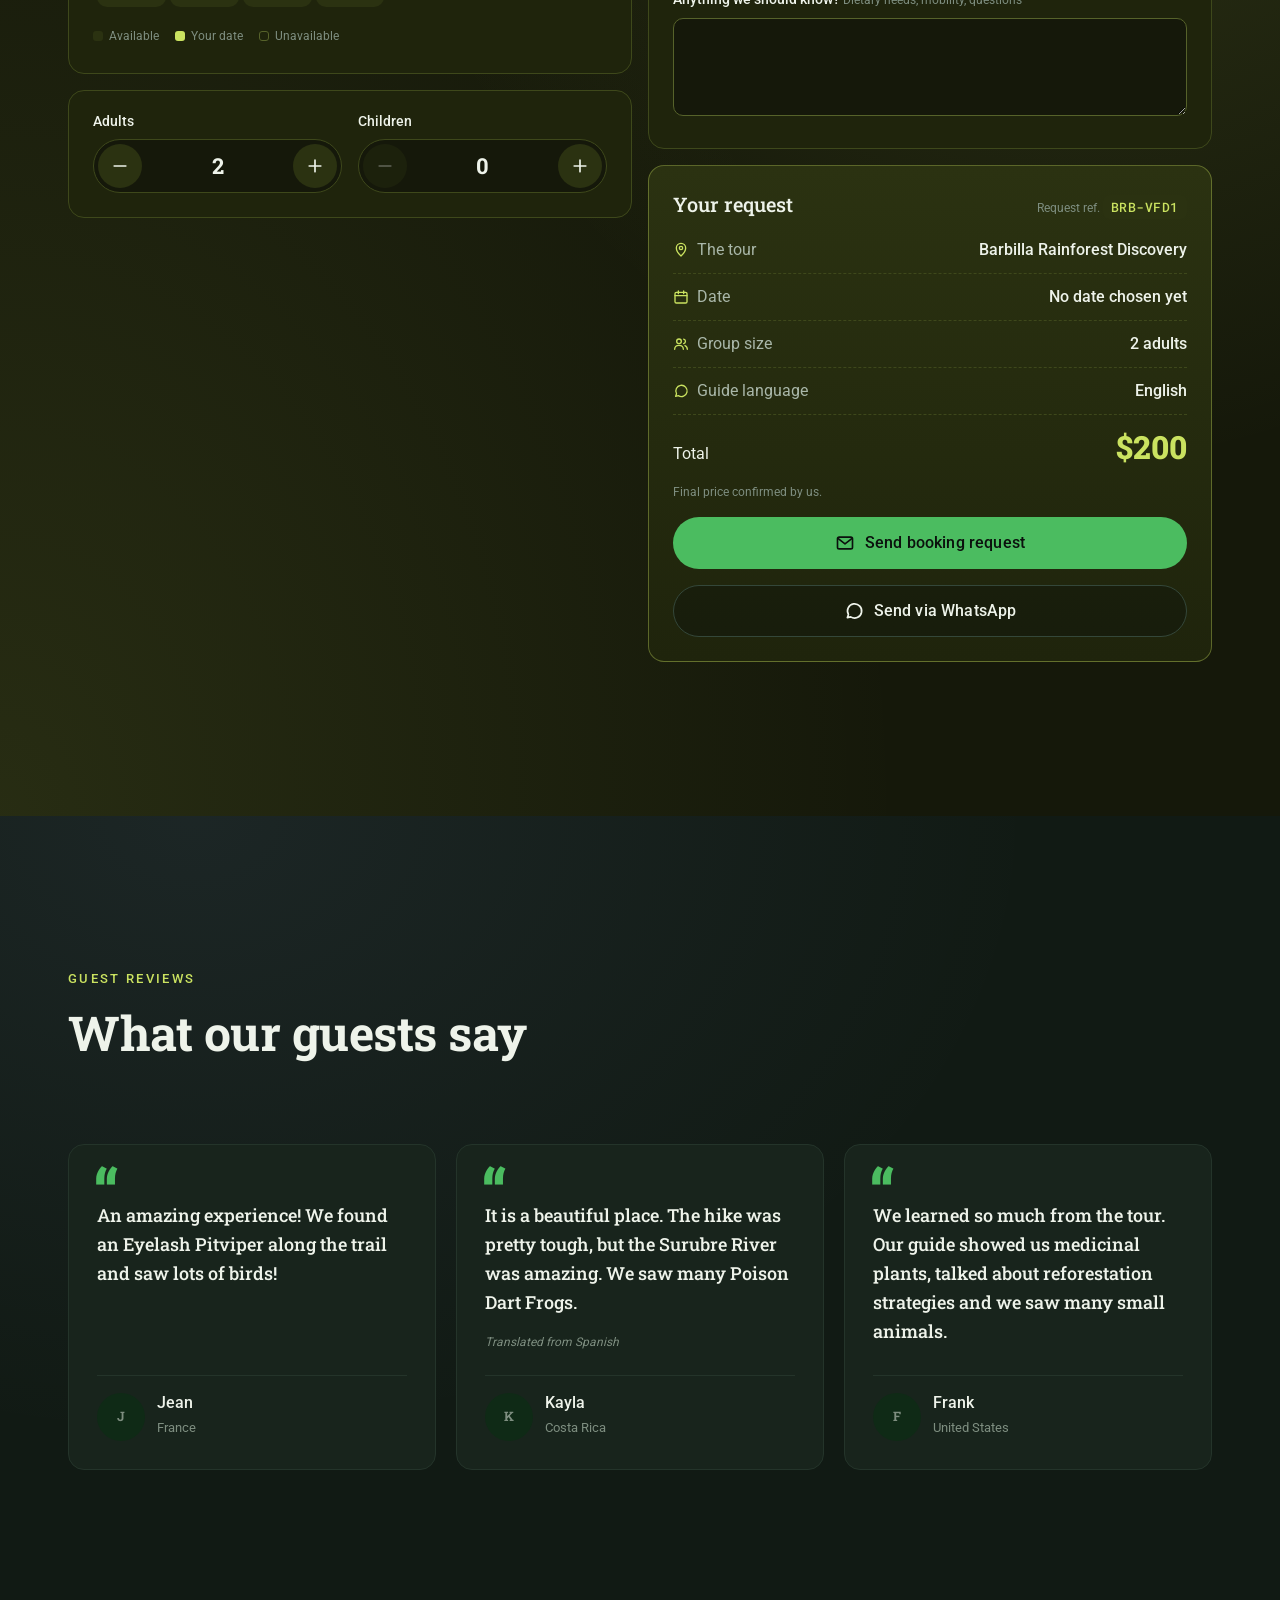
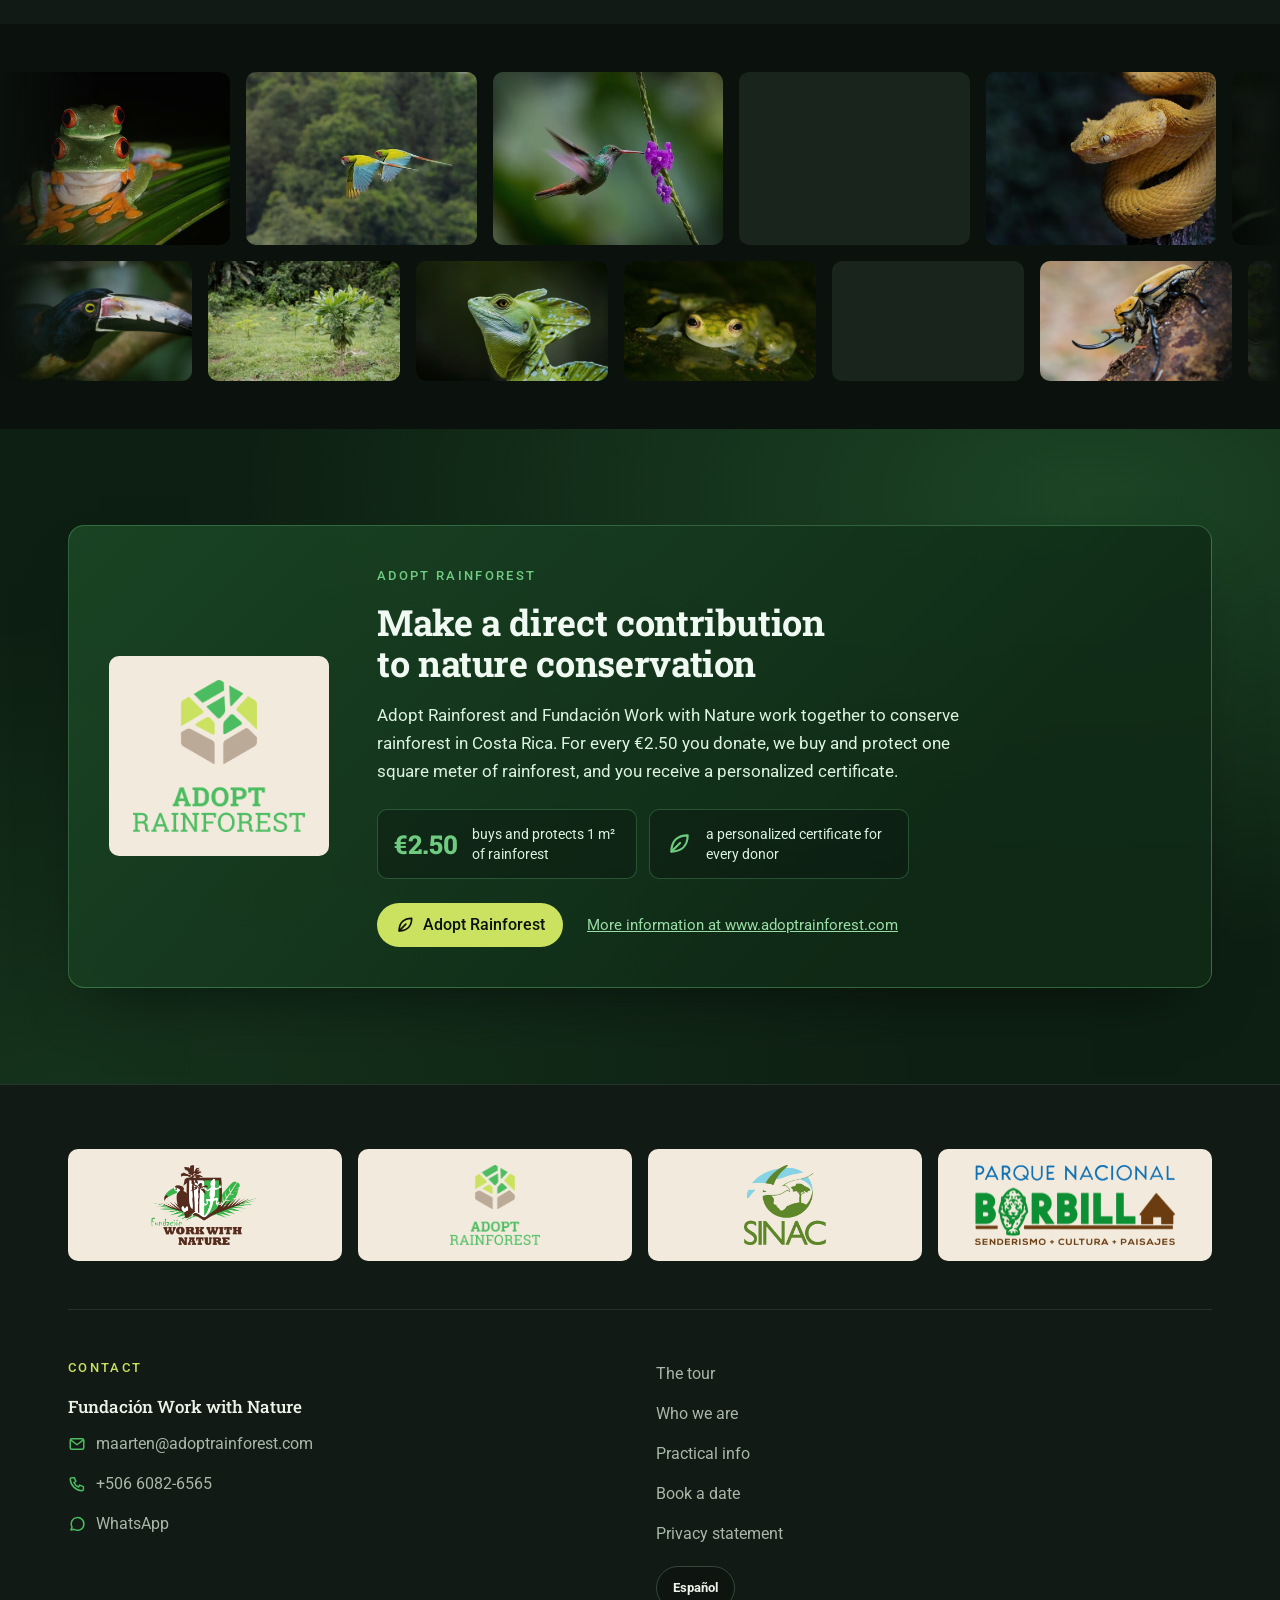
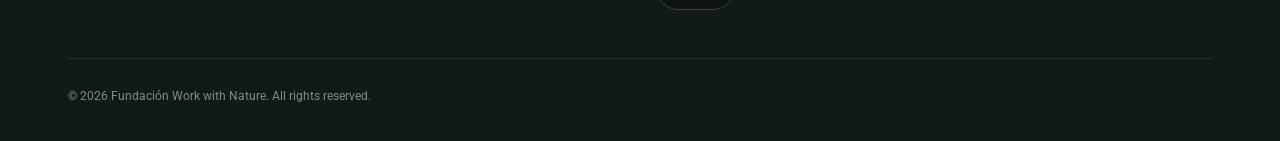
==== commit cb526276: "Hero: drone canopy frame from the highlight film; deeper glass panel for readability Co-Authored-By:" ====
--- a/index.html
+++ b/index.html
@@ -117,7 +117,7 @@
         <div class="scene-wrap">
           <div class="scene" id="scene" role="img">
             <div class="layer layer-photo" data-depth="1">
-              <picture><source type="image/avif" srcset="assets/img/avif/hero-barbilla1-800.avif 800w, assets/img/avif/hero-barbilla1-1200.avif 1200w, assets/img/avif/hero-barbilla1-1800.avif 1800w, assets/img/avif/hero-barbilla1-2400.avif 2400w" sizes="120vw"><img id="heroImg" src="assets/img/hero-barbilla1-s.jpg" srcset="assets/img/hero-barbilla1-s.jpg 1200w, assets/img/hero-barbilla1-l.jpg 2400w" sizes="120vw" alt="" fetchpriority="high"></picture>
+              <picture><source type="image/avif" srcset="assets/img/avif/hero-canopy-800.avif 800w, assets/img/avif/hero-canopy-1200.avif 1200w, assets/img/avif/hero-canopy-1800.avif 1800w, assets/img/avif/hero-canopy-2400.avif 1920w" sizes="120vw"><img id="heroImg" src="assets/img/hero-canopy-s.jpg" srcset="assets/img/hero-canopy-s.jpg 1200w, assets/img/hero-canopy-l.jpg 1920w" sizes="120vw" alt="" fetchpriority="high" width="1920" height="900"></picture>
             </div>
           </div>
         </div>
--- a/css/style.css
+++ b/css/style.css
@@ -737,3 +737,8 @@
 .hero-panel .display .line.accent > span { position: relative; text-shadow: 0 1px 2px rgba(11,17,13,.45); }
 .hero-panel .display .line.accent > span::before { content: ""; position: absolute; z-index: -1; inset: -.3em -.7em -.06em;
   background: radial-gradient(closest-side, rgba(11,17,13,.62), rgba(11,17,13,.5) 55%, rgba(11,17,13,0)); pointer-events: none; }
+
+/* hero photo: top-down canopy frame, centered */
+.layer-photo img { object-position: 50% 50%; }
+/* the canopy photo is bright and busy: a deeper, less saturated glass keeps the green title readable */
+.hero-panel { background: rgba(11,17,13,.48); -webkit-backdrop-filter: blur(14px) saturate(.9); backdrop-filter: blur(14px) saturate(.9); }
